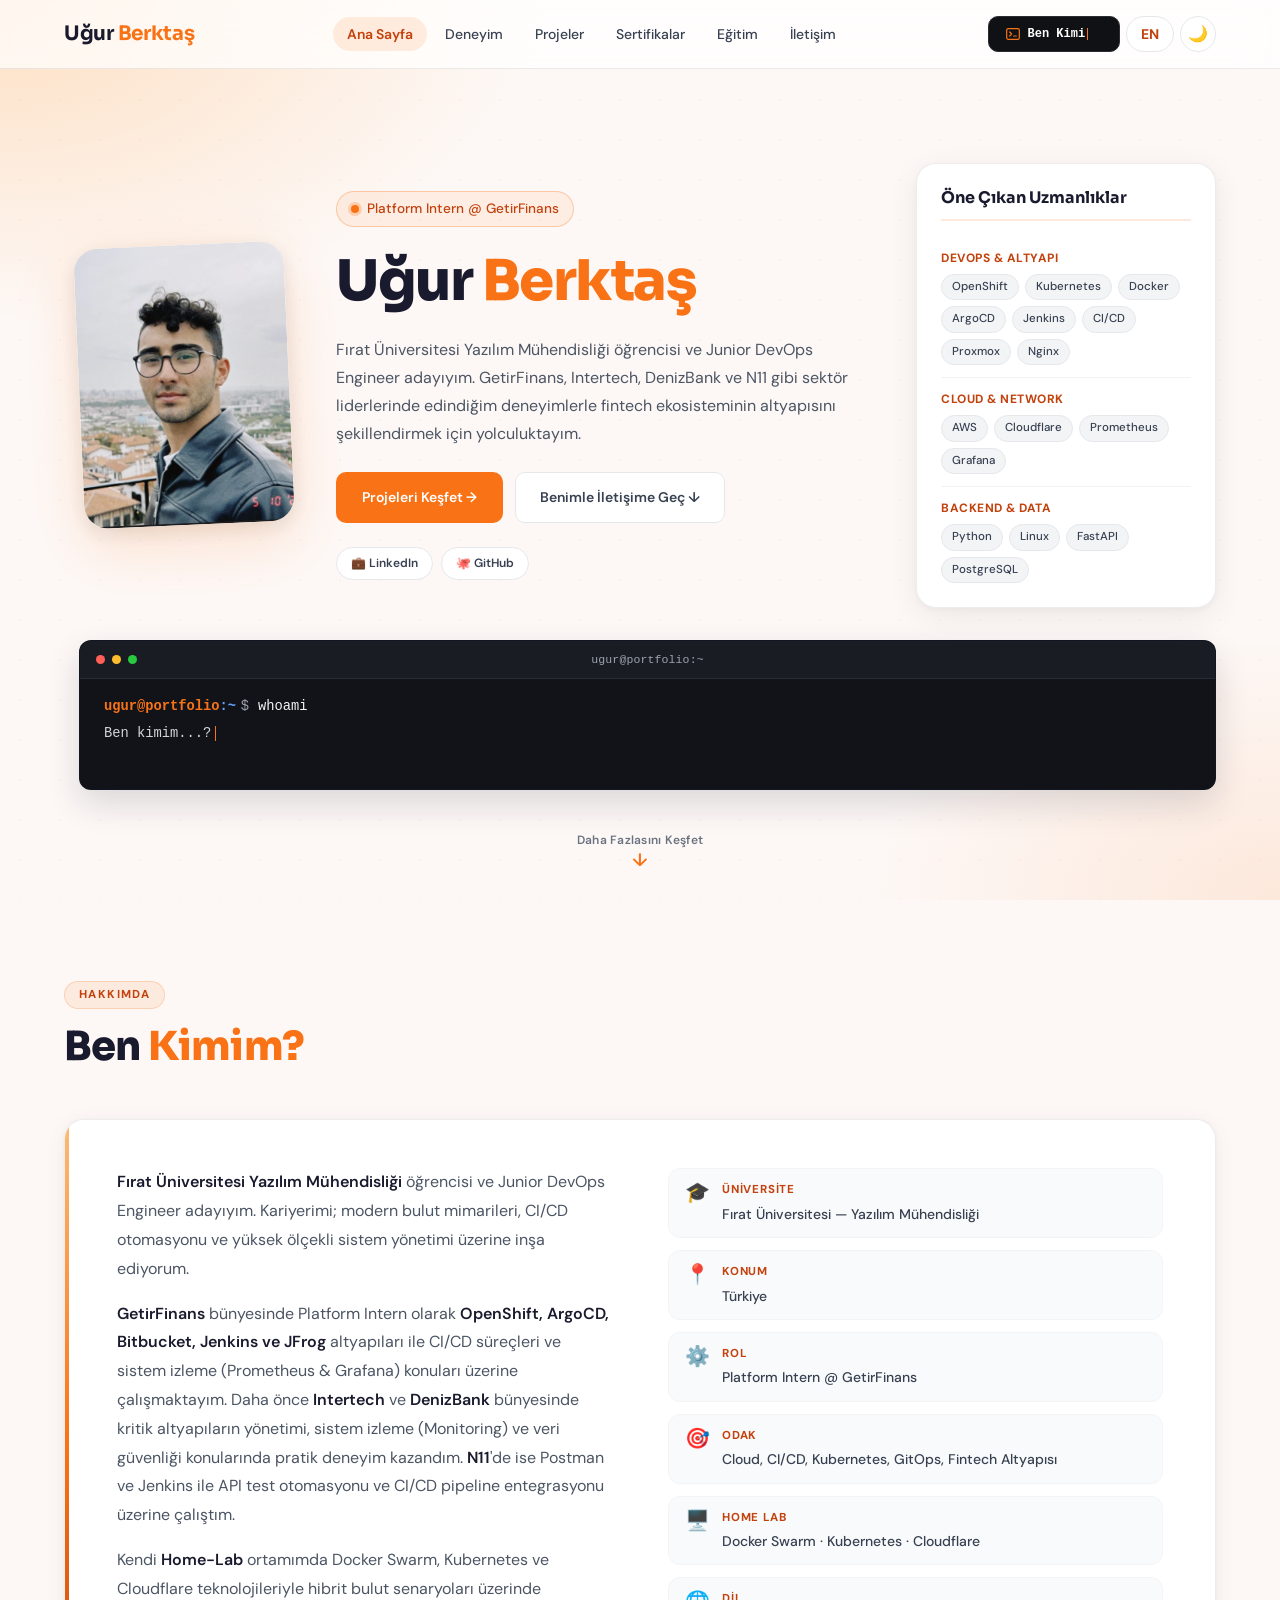
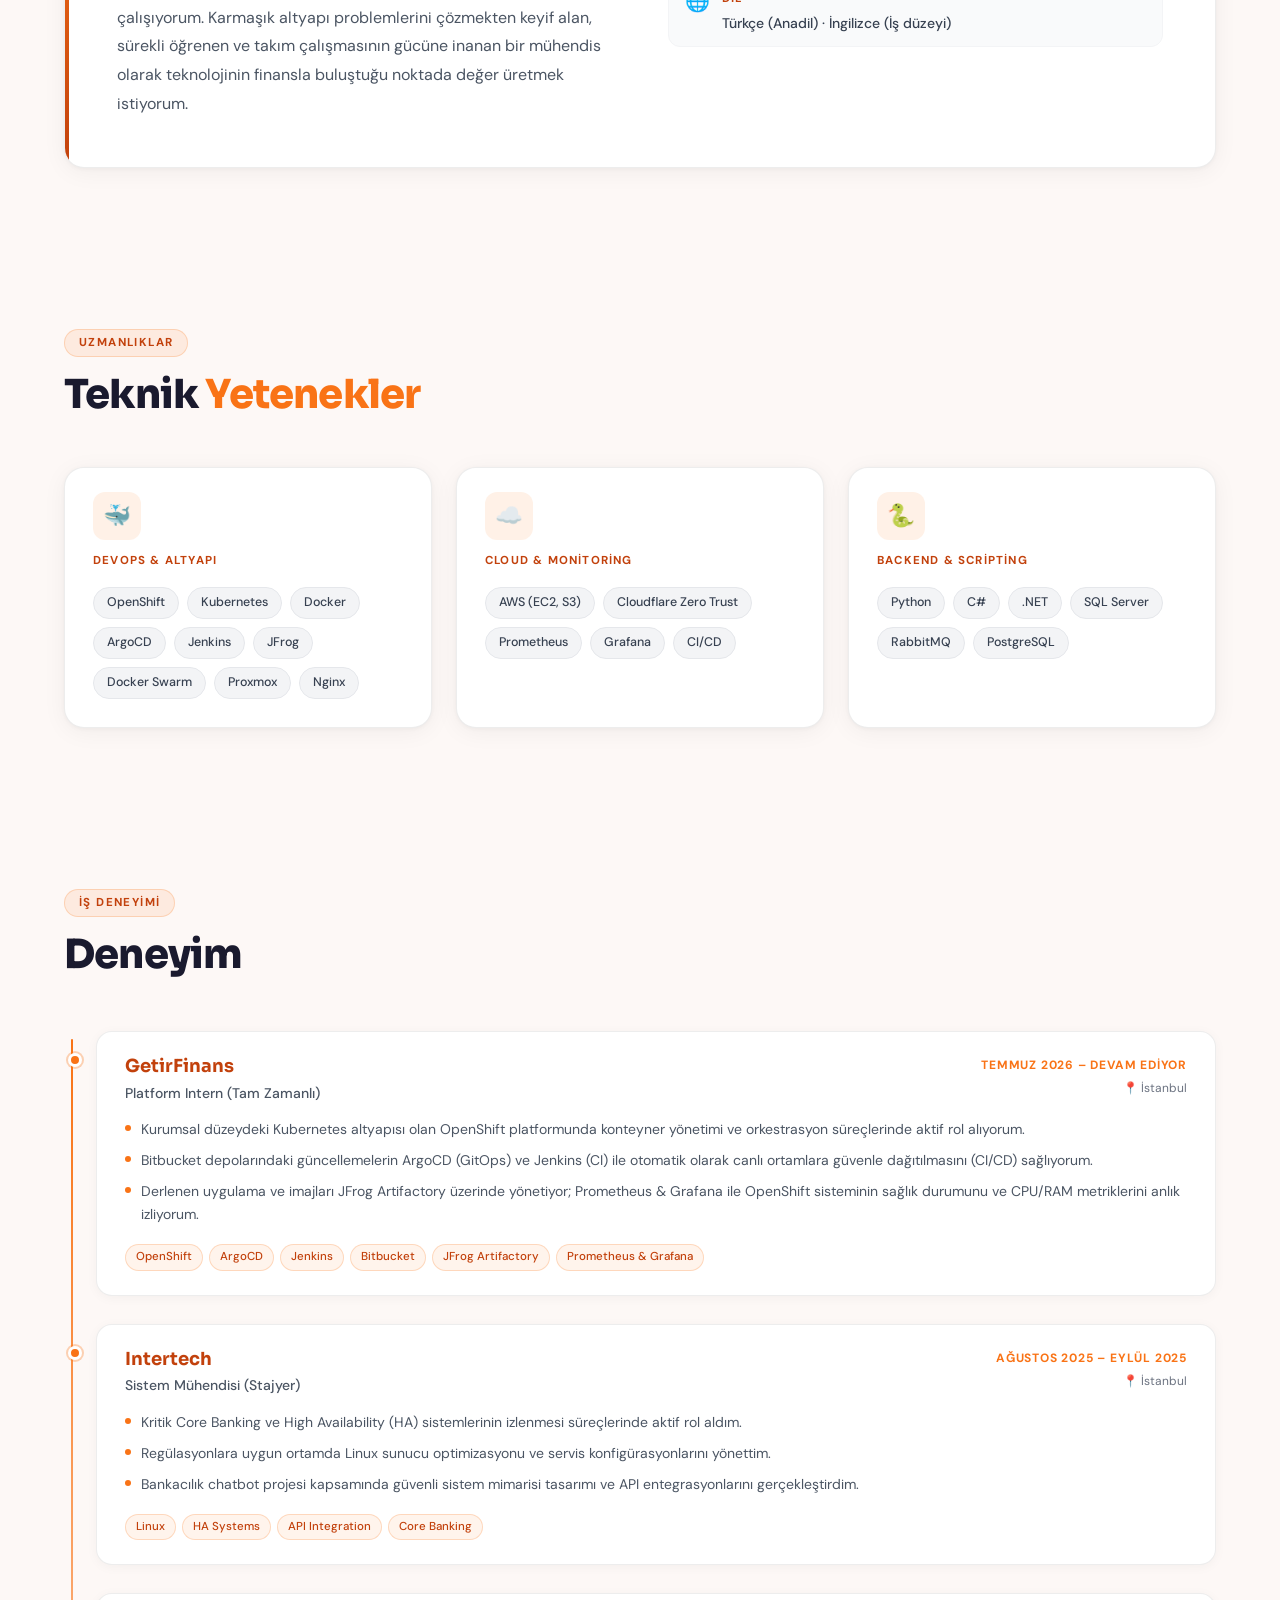
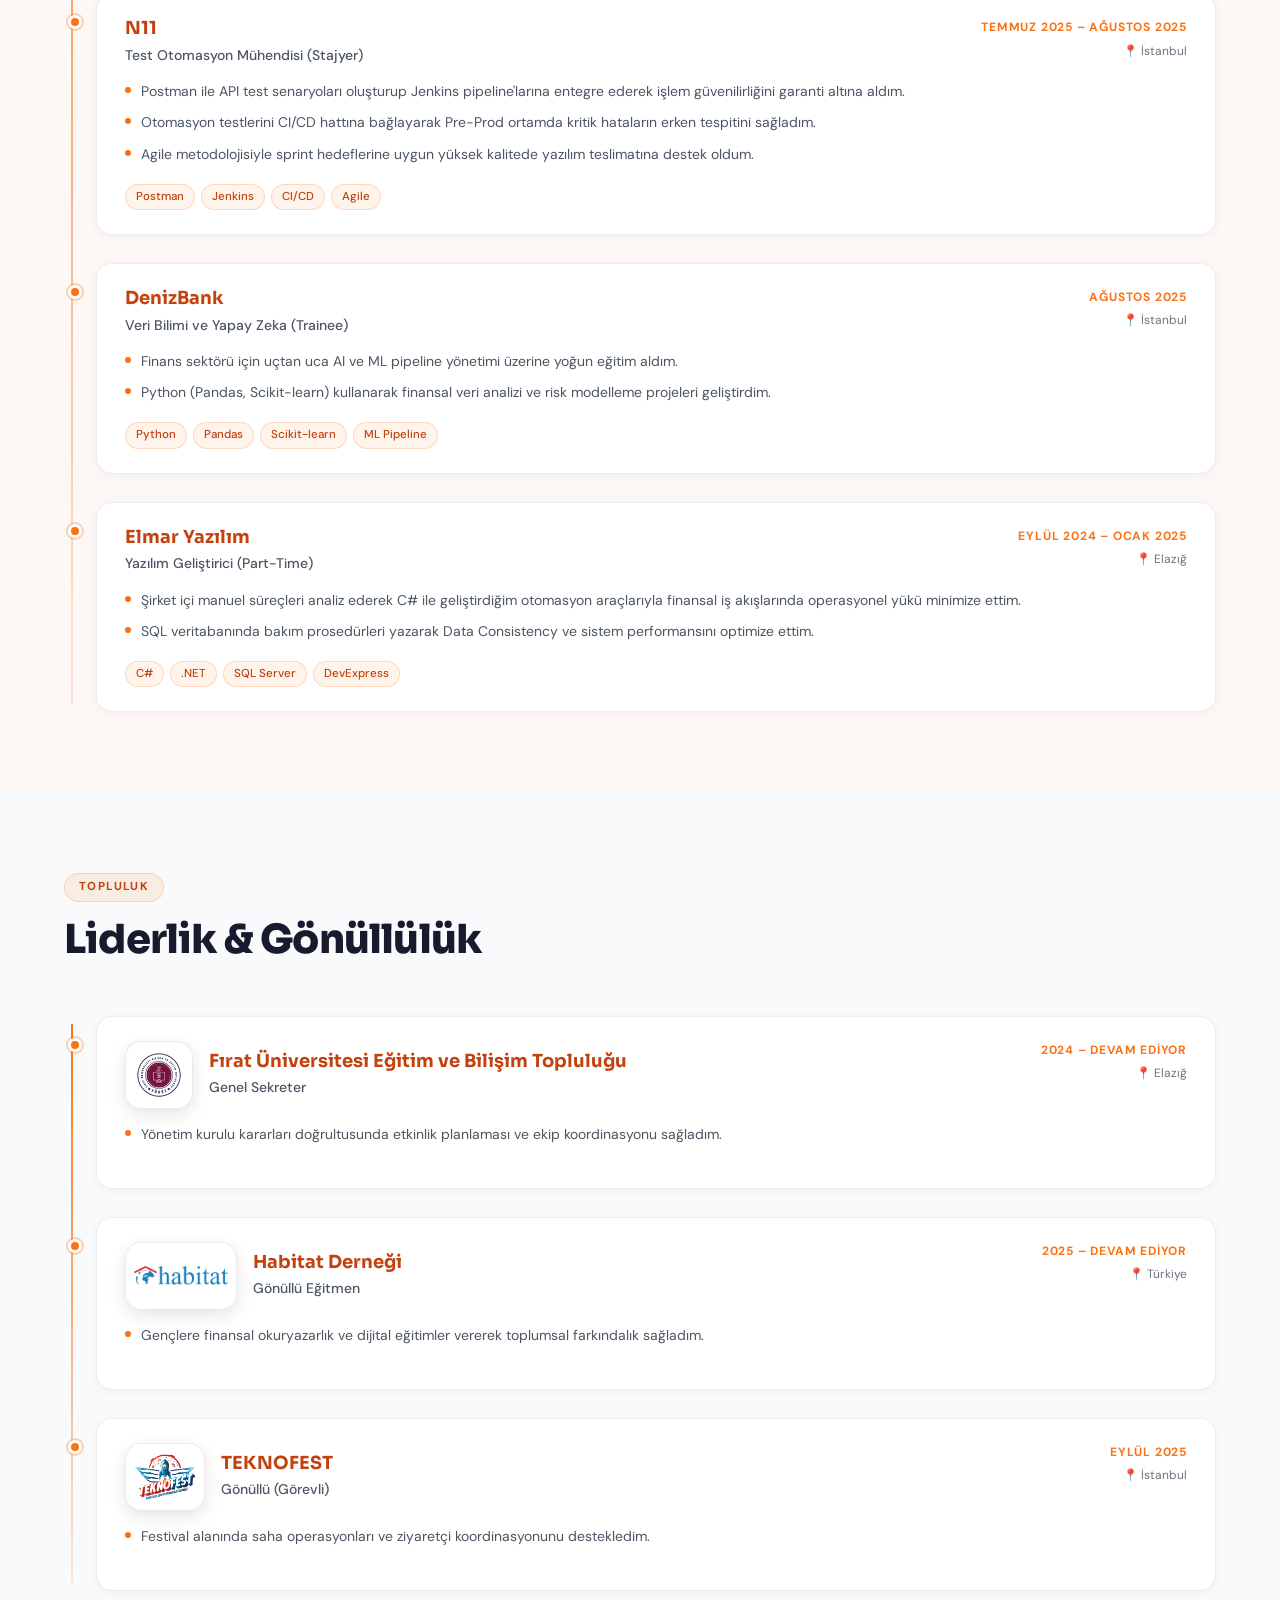
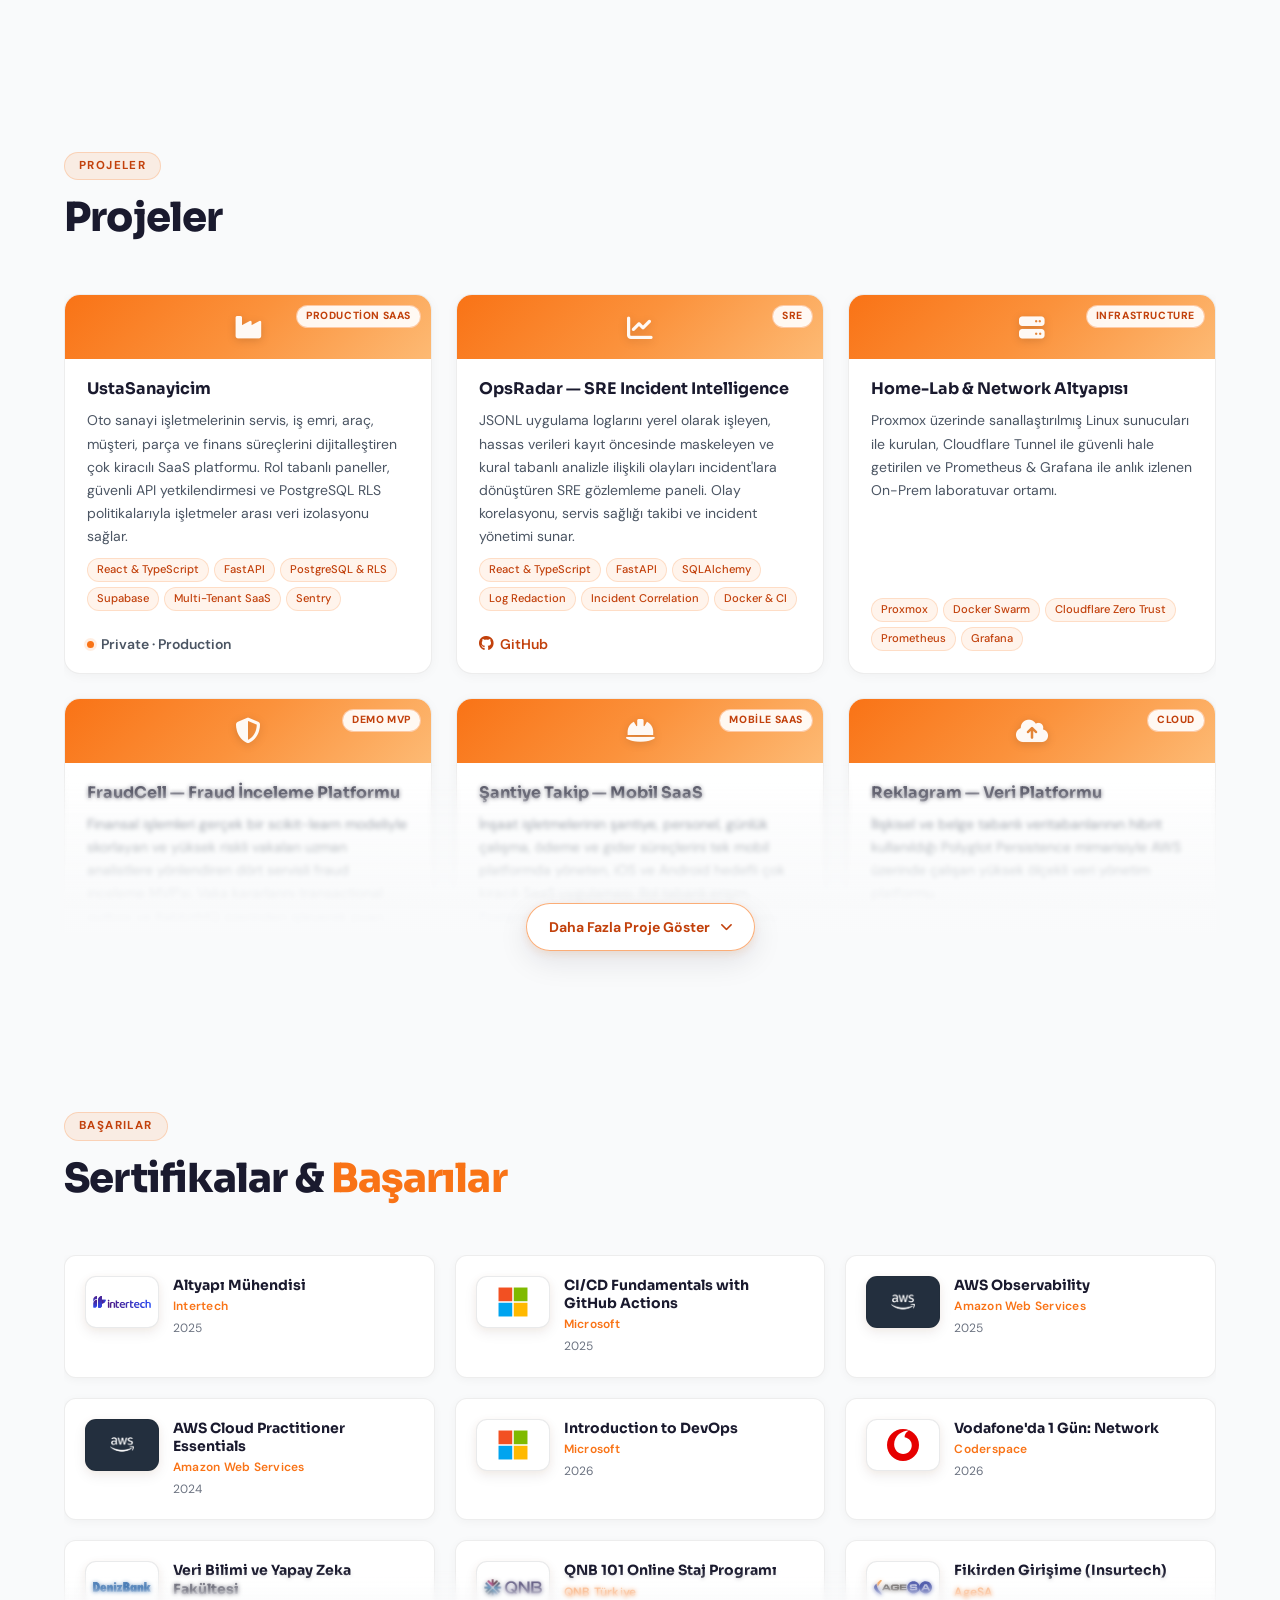
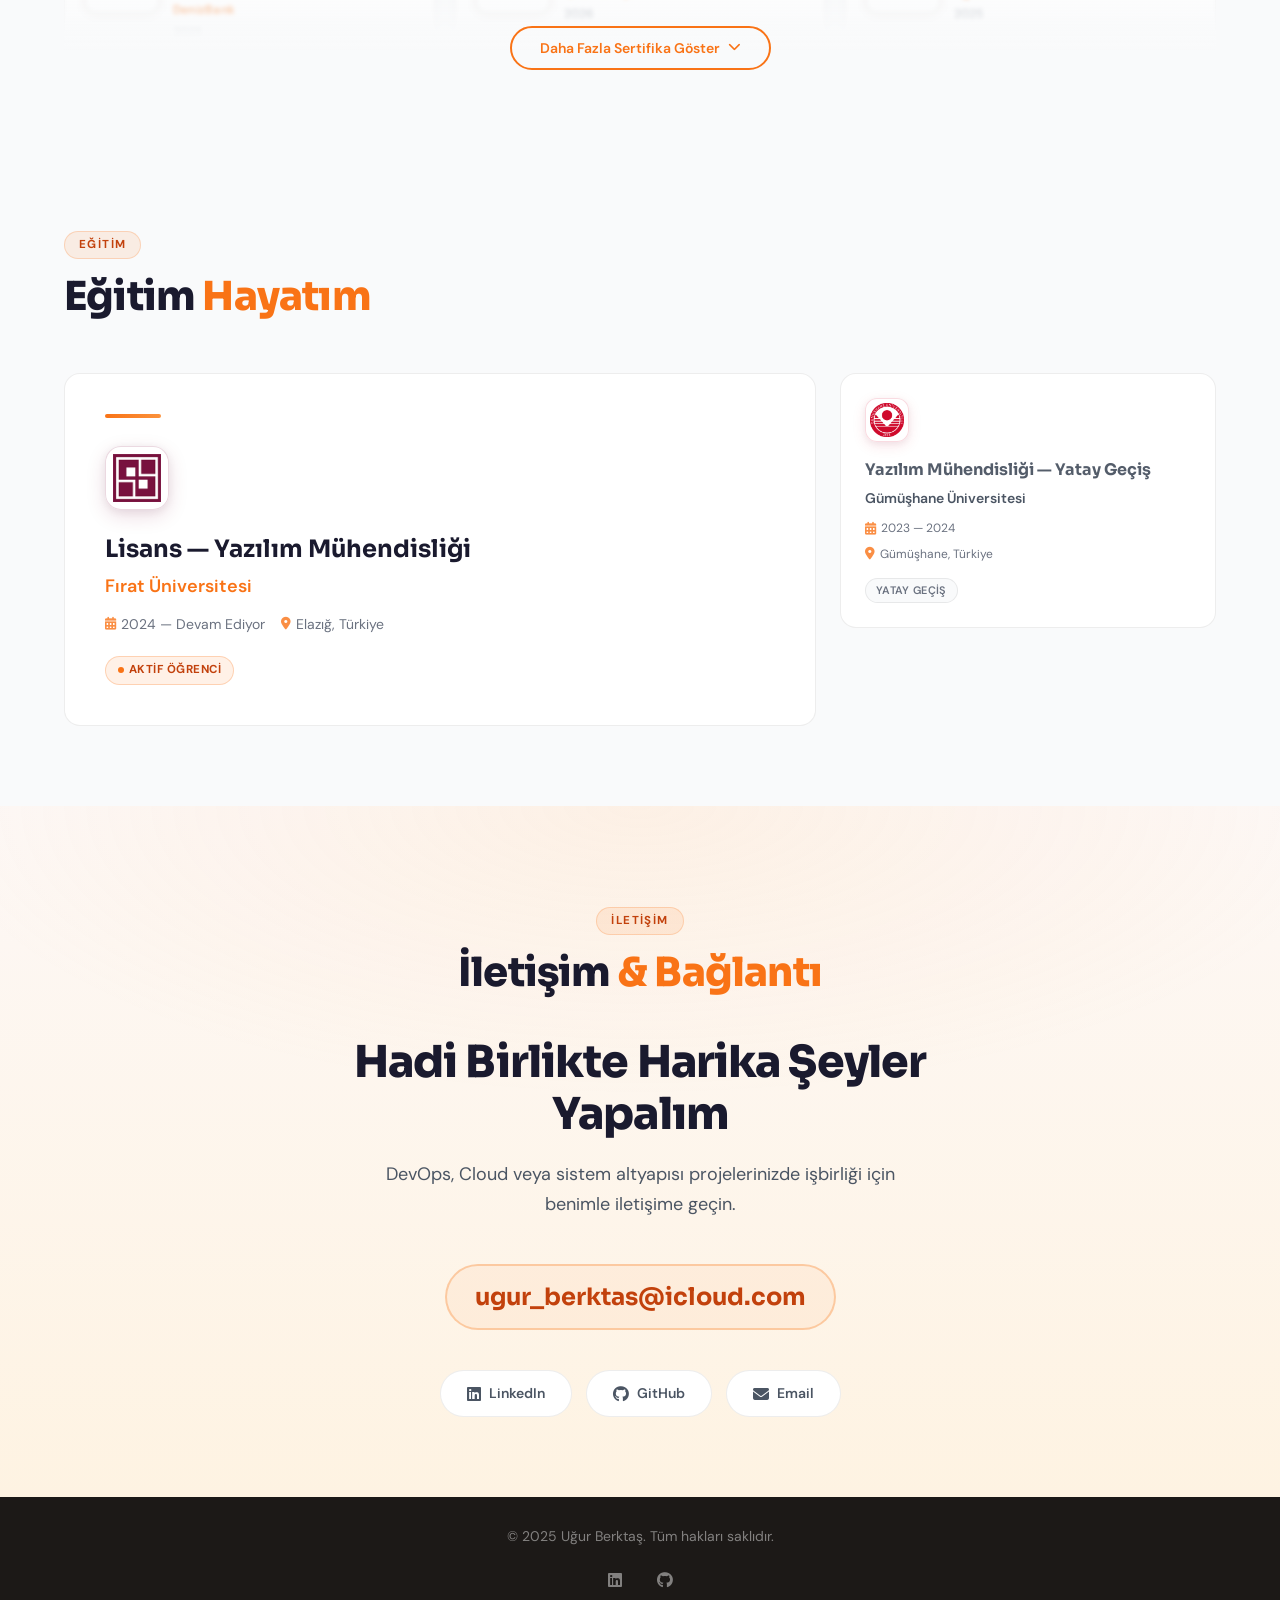
==== index.html @ 47d0dbc4 "feat: add issuer logos to certificate cards" ====
<!DOCTYPE html>
<html lang="tr">
<head>
  <meta charset="UTF-8" />
  <meta name="viewport" content="width=device-width, initial-scale=1.0" />
  <meta name="description" content="Uğur Berktaş — DevOps Mühendisi kişisel portföy web sitesi. CI/CD, Kubernetes, Terraform ve Cloud altyapısı konularında deneyimli." />
  <title>Uğur Berktaş | DevOps Engineer</title>
  <link rel="icon" type="image/x-icon" href="favicon.ico" />

  <!-- ── Google Fonts ── -->
  <link rel="preconnect" href="https://fonts.googleapis.com" />
  <link rel="preconnect" href="https://fonts.gstatic.com" crossorigin />
  <link
    href="https://fonts.googleapis.com/css2?family=DM+Sans:ital,opsz,wght@0,9..40,300;0,9..40,400;0,9..40,500;0,9..40,600;0,9..40,700;1,9..40,400&family=Sora:wght@300;400;600;700;800&display=swap"
    rel="stylesheet"
  />

  <!-- ── Font Awesome ── -->
  <link
    rel="stylesheet"
    href="https://cdnjs.cloudflare.com/ajax/libs/font-awesome/6.5.1/css/all.min.css"
    integrity="sha512-DTOQO9RWCH3ppGqcWaEA1BIZOC6xxalwEsw9c2QQeAIftl+Vegovlnee1c9QX4TctnWMn13TZye+giMm8e2LwA=="
    crossorigin="anonymous"
    referrerpolicy="no-referrer"
  />

  <!-- ── Stylesheets ── -->
  <link rel="stylesheet" href="assets/css/main.css" />
  <link rel="stylesheet" href="assets/css/navbar.css" />
  <link rel="stylesheet" href="assets/css/terminal-overlay.css" />
  <link rel="stylesheet" href="assets/css/hero.css" />
  <link rel="stylesheet" href="assets/css/about.css" />
  <link rel="stylesheet" href="assets/css/experience.css?v=20261108-1" />
  <link rel="stylesheet" href="assets/css/projects.css?v=20261108-3" />
  <link rel="stylesheet" href="assets/css/certificates.css?v=20261108-2" />
  <link rel="stylesheet" href="assets/css/education.css?v=20261108-1" />
  <link rel="stylesheet" href="assets/css/contact.css" />
</head>
<body>

  <!-- ── Navbar ── -->
  <header id="navbar" role="banner">
    <nav class="nav-inner" aria-label="Ana navigasyon">

      <!-- Logo -->
      <a href="#" class="nav-logo" id="nav-logo">Uğur <span>Berktaş</span></a>

      <!-- Desktop links -->
      <ul class="nav-links" id="nav-links-desktop" role="list">
        <li><a href="#" class="active" id="nav-link-home" data-lang-key="nav-home">Ana Sayfa</a></li>
        <li><a href="#deneyim" id="nav-link-experience" data-lang-key="nav-experience">Deneyim</a></li>
        <li><a href="#projeler" id="nav-link-projects" data-lang-key="nav-projects">Projeler</a></li>
        <li><a href="#sertifikalar" id="nav-link-certificates" data-lang-key="nav-certificates">Sertifikalar</a></li>
        <li><a href="#egitim" id="nav-link-education" data-lang-key="nav-education">Eğitim</a></li>
        <li><a href="#iletisim" id="nav-link-contact" data-lang-key="nav-contact">İletişim</a></li>
      </ul>

      <!-- Right controls -->
      <div class="nav-controls">
        <button
          type="button"
          class="nav-terminal-btn nav-terminal-trigger terminal-overlay-trigger"
          id="nav-terminal-btn"
          aria-controls="terminal-overlay"
          aria-haspopup="dialog"
          aria-expanded="false"
        >
          <svg class="nav-terminal-icon" viewBox="0 0 24 24" aria-hidden="true">
            <rect x="2.5" y="4" width="19" height="16" rx="2.5"></rect>
            <path d="m7 9 3 3-3 3"></path>
            <path d="M13 15h4"></path>
          </svg>
          <span class="nav-terminal-copy" aria-hidden="true">
            <span class="nav-terminal-text" id="nav-terminal-text">Terminal</span>
            <span class="nav-terminal-cursor"></span>
          </span>
          <span class="sr-only" data-lang-key="nav-terminal-action">Tam ekran terminali aç</span>
        </button>
        <button class="nav-lang-btn" id="nav-lang-btn" aria-label="Dil değiştir">TR</button>
        <button class="nav-theme-btn" id="nav-theme-btn" aria-label="Karanlık mod">🌙</button>
      </div>

      <!-- Mobile hamburger -->
      <button
        class="nav-hamburger"
        id="nav-hamburger"
        aria-label="Menüyü aç/kapat"
        aria-expanded="false"
        aria-controls="nav-mobile"
      >
        <span></span>
        <span></span>
        <span></span>
      </button>
    </nav>

    <!-- Mobile drawer -->
    <div class="nav-mobile" id="nav-mobile" role="navigation" aria-label="Mobil navigasyon">
      <a href="#" class="active" id="nav-mobile-home" data-lang-key="nav-home">Ana Sayfa</a>
      <a href="#deneyim" id="nav-mobile-experience" data-lang-key="nav-experience">Deneyim</a>
      <a href="#projeler" id="nav-mobile-projects" data-lang-key="nav-projects">Projeler</a>
      <a href="#sertifikalar" id="nav-mobile-certificates" data-lang-key="nav-certificates">Sertifikalar</a>
      <a href="#egitim" id="nav-mobile-education" data-lang-key="nav-education">Eğitim</a>
      <a href="#iletisim" id="nav-mobile-contact" data-lang-key="nav-contact">İletişim</a>
      <button
        type="button"
        class="nav-mobile-terminal nav-terminal-trigger terminal-overlay-trigger"
        aria-controls="terminal-overlay"
        aria-haspopup="dialog"
        aria-expanded="false"
      >
        <svg class="nav-terminal-icon" viewBox="0 0 24 24" aria-hidden="true">
          <rect x="2.5" y="4" width="19" height="16" rx="2.5"></rect>
          <path d="m7 9 3 3-3 3"></path>
          <path d="M13 15h4"></path>
        </svg>
        <span data-lang-key="nav-terminal">Terminal</span>
      </button>
      <div class="nav-mobile-controls">
        <button class="nav-lang-btn" aria-label="Dil değiştir">TR</button>
        <button class="nav-theme-btn" aria-label="Karanlık mod">🌙</button>
      </div>
    </div>
  </header>

  <!-- ── Fullscreen terminal overlay ── -->
  <div
    class="terminal-overlay"
    id="terminal-overlay"
    role="dialog"
    aria-modal="true"
    aria-labelledby="terminal-overlay-title"
    aria-describedby="terminal-sequence-accessible"
    aria-hidden="true"
    hidden
  >
    <span class="sr-only" id="terminal-overlay-title" data-lang-key="terminal-overlay-title">Tam ekran terminal</span>

    <div class="terminal-overlay-shell">
      <div class="terminal-overlay-header">
        <div class="terminal-overlay-identity" aria-hidden="true">
          <svg class="terminal-overlay-icon" viewBox="0 0 24 24">
            <rect x="2.5" y="4" width="19" height="16" rx="2.5"></rect>
            <path d="m7 9 3 3-3 3"></path>
            <path d="M13 15h4"></path>
          </svg>
          <span>ugur@portfolio:~</span>
        </div>

        <div class="terminal-overlay-controls">
          <button
            type="button"
            class="terminal-sound-toggle"
            id="terminal-sound-toggle"
            aria-pressed="true"
          >
            <svg class="terminal-sound-icon" viewBox="0 0 24 24" aria-hidden="true">
              <path d="M11 5 6.5 9H3v6h3.5l4.5 4z"></path>
              <path d="M15 9.5a4 4 0 0 1 0 5"></path>
              <path d="M17.5 7a7.5 7.5 0 0 1 0 10"></path>
            </svg>
            <span id="terminal-sound-label">Ses: Açık</span>
          </button>

          <button
            type="button"
            class="terminal-overlay-close"
            id="terminal-overlay-close"
            data-lang-key="terminal-overlay-close"
          >[ESC / Kapat]</button>
        </div>
      </div>

      <div class="terminal-overlay-body" aria-live="off">
        <div class="terminal-sequence-stage" aria-hidden="true">
          <div class="terminal-sequence-editor" id="terminal-sequence-editor"></div>
        </div>
        <p class="sr-only" id="terminal-sequence-accessible">const identity = { name: "Uğur Berktaş", role: "Platform Mühendisi", focus: "Altyapı", status: "İnşa ediliyor..." };</p>
      </div>
    </div>
  </div>

  <!-- ── Hero ── -->
  <section id="hero" aria-label="Hero bölümü">
    <div class="hero-container">
      <div class="hero-grid">

        <!-- LEFT — Photo -->
        <div class="hero-photo-wrapper">
          <div class="hero-photo-card" id="hero-photo-card">
            <img
              src="assets/images/profile.jpg"
              alt="Uğur Berktaş profil fotoğrafı"
              class="hero-photo-img"
              id="hero-profile-img"
              onerror="this.style.display='none'; this.nextElementSibling.style.display='flex';"
            />
            <div class="hero-photo-placeholder" aria-label="Uğur Berktaş profil fotoğrafı" style="display:none;">
              <span class="hero-photo-initials">UB</span>
              <span class="hero-photo-label">DevOps Engineer</span>
            </div>
          </div>
        </div>

        <!-- CENTER — Content -->
        <div class="hero-content">
          <span class="hero-badge" id="hero-badge" data-lang-key="hero-badge" style="border:1px solid rgba(249,115,22,0.3);background:rgba(249,115,22,0.08);border-radius:20px;padding:6px 14px;font-size:0.85rem;font-weight:500;">Platform Intern @ GetirFinans</span>

          <h1 class="hero-name" id="hero-name">
            Uğur <span class="name-highlight">Berktaş</span>
          </h1>

          <p class="hero-desc" id="hero-desc" data-lang-key="hero-desc">
            Fırat Üniversitesi Yazılım Mühendisliği öğrencisi ve Junior DevOps Engineer adayıyım.
            GetirFinans, Intertech, DenizBank ve N11 gibi sektör liderlerinde edindiğim deneyimlerle fintech
            ekosisteminin altyapısını şekillendirmek için yolculuktayım.
          </p>

          <div class="hero-buttons" id="hero-buttons">
            <a href="#projeler" class="btn-primary" id="btn-projects" data-lang-key="btn-projects">Projeleri Keşfet →</a>
            <a href="mailto:ugur_berktas@icloud.com" class="btn-secondary" id="btn-contact" data-lang-key="btn-contact">Benimle İletişime Geç ↓</a>
          </div>

          <div class="hero-socials" id="hero-socials" role="list" aria-label="Sosyal bağlantılar">
            <a href="https://linkedin.com/in/ugurberktas" class="social-pill" id="social-linkedin" role="listitem" target="_blank" rel="noopener noreferrer" aria-label="LinkedIn profili" data-lang-key="social-linkedin">💼 LinkedIn</a>
            <a href="https://github.com/ugurberktas" class="social-pill" id="social-github" role="listitem" target="_blank" rel="noopener noreferrer" aria-label="GitHub profili" data-lang-key="social-github">🐙 GitHub</a>
          </div>
        </div>

        <!-- RIGHT — Skills card -->
        <div class="hero-skills-wrapper">
          <div class="hero-skills-card" id="hero-skills-card">
            <h2 class="skills-card-title" data-lang-key="skills-card-title">Öne Çıkan Uzmanlıklar</h2>

            <div class="skill-row" id="skill-devops">
              <span class="skill-row-label" data-lang-key="skill-row-devops">DEVOPS &amp; ALTYAPI</span>
              <div class="skill-row-tags">
                <span class="skill-tag">OpenShift</span>
                <span class="skill-tag">Kubernetes</span>
                <span class="skill-tag">Docker</span>
                <span class="skill-tag">ArgoCD</span>
                <span class="skill-tag">Jenkins</span>
                <span class="skill-tag">CI/CD</span>
                <span class="skill-tag">Proxmox</span>
                <span class="skill-tag">Nginx</span>
              </div>
            </div>

            <div class="skill-row" id="skill-cloud">
              <span class="skill-row-label" data-lang-key="skill-row-cloud">CLOUD &amp; NETWORK</span>
              <div class="skill-row-tags">
                <span class="skill-tag">AWS</span>
                <span class="skill-tag">Cloudflare</span>
                <span class="skill-tag">Prometheus</span>
                <span class="skill-tag">Grafana</span>
              </div>
            </div>

            <div class="skill-row" id="skill-backend">
              <span class="skill-row-label" data-lang-key="skill-row-backend">BACKEND &amp; DATA</span>
              <div class="skill-row-tags">
                <span class="skill-tag">Python</span>
                <span class="skill-tag">Linux</span>
                <span class="skill-tag">FastAPI</span>
                <span class="skill-tag">PostgreSQL</span>
              </div>
            </div>
          </div>
        </div>

        <div class="hero-terminal-group">
          <!-- Static terminal preview -->
          <div
            class="hero-terminal-preview terminal-overlay-trigger"
            id="hero-terminal-preview"
            role="button"
            tabindex="0"
            aria-labelledby="hero-terminal-action"
            aria-controls="terminal-overlay"
            aria-haspopup="dialog"
            aria-expanded="false"
          >
            <span class="sr-only" id="hero-terminal-action" data-lang-key="hero-terminal-action">Tam ekran terminali aç</span>
            <div class="terminal-titlebar">
              <div class="terminal-window-dots" aria-hidden="true">
                <span class="terminal-dot terminal-dot-red"></span>
                <span class="terminal-dot terminal-dot-yellow"></span>
                <span class="terminal-dot terminal-dot-green"></span>
              </div>
              <span class="terminal-title" id="terminal-title">ugur@portfolio:~</span>
            </div>
            <div class="terminal-body">
              <div class="terminal-line terminal-command-line">
                <span class="terminal-prompt">ugur@portfolio</span><span class="terminal-path">:~</span><span class="terminal-symbol">$</span>
                <span class="terminal-command">whoami</span>
              </div>
              <div class="terminal-line terminal-output">
                <span class="terminal-output-visual" id="terminal-output-visual" aria-hidden="true">Ben kimim...?</span>
                <span class="terminal-cursor" aria-hidden="true"></span>
                <span class="sr-only" id="terminal-output-accessible" data-lang-key="terminal-whoami-output">Ben kimim...?</span>
              </div>
            </div>
          </div>

          <a class="hero-scroll-cue" href="#hakkimda">
            <span data-lang-key="hero-scroll-cue">Daha Fazlasını Keşfet</span>
            <span class="hero-scroll-cue-arrow" aria-hidden="true">↓</span>
          </a>
        </div>

      </div>
    </div>
  </section>

  <!-- ── Hakkımda ── -->
  <section id="hakkimda" aria-label="Hakkımda bölümü">
    <div class="about-container">

      <div class="section-header reveal">
        <span class="section-label" data-lang-key="about-label">Hakkımda</span>
        <h2 class="section-heading" data-lang-key="about-heading">Ben <span class="hl">Kimim?</span></h2>
      </div>

      <div class="about-card reveal reveal-delay-1">

        <!-- Left: paragraphs -->
        <div class="about-text-col">
          <p class="about-paragraph" data-lang-key="about-p1"></p>
          <p class="about-paragraph" data-lang-key="about-p2"></p>
          <p class="about-paragraph" data-lang-key="about-p3"></p>
        </div>

        <!-- Right: quick facts -->
        <div class="about-facts-col">
          <div class="about-fact" id="fact-university">
            <span class="about-fact-icon">🎓</span>
            <div class="about-fact-body">
              <span class="about-fact-key" data-lang-key="fact-key-university">Üniversite</span>
              <span class="about-fact-val" data-lang-key="fact-val-university">Fırat Üniversitesi — Yazılım Mühendisliği</span>
            </div>
          </div>
          <div class="about-fact" id="fact-location">
            <span class="about-fact-icon">📍</span>
            <div class="about-fact-body">
              <span class="about-fact-key" data-lang-key="fact-key-location">Konum</span>
              <span class="about-fact-val" data-lang-key="fact-val-location">Türkiye</span>
            </div>
          </div>
          <div class="about-fact" id="fact-role">
            <span class="about-fact-icon">⚙️</span>
            <div class="about-fact-body">
              <span class="about-fact-key" data-lang-key="fact-key-role">Rol</span>
              <span class="about-fact-val" data-lang-key="fact-val-role">Platform Intern @ GetirFinans</span>
            </div>
          </div>
          <div class="about-fact" id="fact-focus">
            <span class="about-fact-icon">🎯</span>
            <div class="about-fact-body">
              <span class="about-fact-key" data-lang-key="fact-key-focus">Odak</span>
              <span class="about-fact-val" data-lang-key="fact-val-focus">Cloud, CI/CD, Kubernetes, GitOps, Fintech Altyapısı</span>
            </div>
          </div>
          <div class="about-fact" id="fact-lab">
            <span class="about-fact-icon">🖥️</span>
            <div class="about-fact-body">
              <span class="about-fact-key" data-lang-key="fact-key-lab">Home Lab</span>
              <span class="about-fact-val" data-lang-key="fact-val-lab">Docker Swarm · Kubernetes · Cloudflare</span>
            </div>
          </div>
          <div class="about-fact" id="fact-language">
            <span class="about-fact-icon">🌐</span>
            <div class="about-fact-body">
              <span class="about-fact-key" data-lang-key="fact-key-language">Dil</span>
              <span class="about-fact-val" data-lang-key="fact-val-language">Türkçe (Anadil) · İngilizce (İş düzeyi)</span>
            </div>
          </div>
        </div>

      </div>
    </div>
  </section>

  <!-- ── Teknik Yetenekler ── -->
  <section id="yetenekler" aria-label="Teknik yetenekler bölümü">
    <div class="skills-container">

      <div class="section-header reveal">
        <span class="section-label" data-lang-key="skills-label">Uzmanlıklar</span>
        <h2 class="section-heading" data-lang-key="skills-heading">Teknik <span class="hl">Yetenekler</span></h2>
      </div>

      <div class="skills-grid">

        <!-- Card 1: DevOps & Altyapı -->
        <div class="skill-card reveal reveal-delay-1" id="skill-card-devops">
          <div class="skill-card-icon" aria-hidden="true">🐳</div>
          <span class="skill-card-title" data-lang-key="skill-card-title-devops">DevOps &amp; Altyapı</span>
          <div class="skill-card-tags">
            <span class="skill-pill">OpenShift</span>
            <span class="skill-pill">Kubernetes</span>
            <span class="skill-pill">Docker</span>
            <span class="skill-pill">ArgoCD</span>
            <span class="skill-pill">Jenkins</span>
            <span class="skill-pill">JFrog</span>
            <span class="skill-pill">Docker Swarm</span>
            <span class="skill-pill">Proxmox</span>
            <span class="skill-pill">Nginx</span>
          </div>
        </div>

        <!-- Card 2: Cloud & Monitoring -->
        <div class="skill-card reveal reveal-delay-2" id="skill-card-cloud">
          <div class="skill-card-icon" aria-hidden="true">☁️</div>
          <span class="skill-card-title" data-lang-key="skill-card-title-cloud">Cloud &amp; Monitoring</span>
          <div class="skill-card-tags">
            <span class="skill-pill">AWS (EC2, S3)</span>
            <span class="skill-pill">Cloudflare Zero Trust</span>
            <span class="skill-pill">Prometheus</span>
            <span class="skill-pill">Grafana</span>
            <span class="skill-pill">CI/CD</span>
          </div>
        </div>

        <!-- Card 3: Backend & Scripting -->
        <div class="skill-card reveal reveal-delay-3" id="skill-card-backend">
          <div class="skill-card-icon" aria-hidden="true">🐍</div>
          <span class="skill-card-title" data-lang-key="skill-card-title-backend">Backend &amp; Scripting</span>
          <div class="skill-card-tags">
            <span class="skill-pill">Python</span>
            <span class="skill-pill">C#</span>
            <span class="skill-pill">.NET</span>
            <span class="skill-pill">SQL Server</span>
            <span class="skill-pill">RabbitMQ</span>
            <span class="skill-pill">PostgreSQL</span>
          </div>
        </div>

      </div>
    </div>
  </section>

  <!-- ── Experience / Deneyim ── -->
  <section id="deneyim" aria-label="Deneyim bölümü">
    <div class="experience-container">

      <div class="section-header reveal">
        <span class="section-label" data-lang-key="exp-label">İş Deneyimi</span>
        <h2 class="section-heading" data-lang-key="section-experience">Deneyim</h2>
      </div>

      <div class="timeline">

        <!-- getirfinans -->
        <div class="timeline-item reveal" id="exp-getirfinans">
          <div class="timeline-card">
            <div class="timeline-header">
              <div class="timeline-title-group">
                <span class="timeline-company">GetirFinans</span>
                <span class="timeline-role" data-lang-key="getirfinans-role">Platform Intern (Tam Zamanlı)</span>
              </div>
              <div class="timeline-meta">
                <span class="timeline-date" data-lang-key="getirfinans-date">Temmuz 2026 – Devam Ediyor</span>
                <span class="timeline-location" data-lang-key="getirfinans-loc">📍 İstanbul</span>
              </div>
            </div>
            <ul class="timeline-list">
              <li data-lang-key="getirfinans-li1">Kurumsal düzeydeki Kubernetes altyapısı olan OpenShift platformunda konteyner yönetimi ve orkestrasyon süreçlerinde aktif rol alıyorum.</li>
              <li data-lang-key="getirfinans-li2">Bitbucket depolarındaki güncellemelerin ArgoCD (GitOps) ve Jenkins (CI) ile otomatik olarak canlı ortamlara güvenle dağıtılmasını (CI/CD) sağlıyorum.</li>
              <li data-lang-key="getirfinans-li3">Derlenen uygulama ve imajları JFrog Artifactory üzerinde yönetiyor; Prometheus &amp; Grafana ile OpenShift sisteminin sağlık durumunu ve CPU/RAM metriklerini anlık izliyorum.</li>
            </ul>
            <div class="timeline-tags">
              <span class="timeline-tag">OpenShift</span>
              <span class="timeline-tag">ArgoCD</span>
              <span class="timeline-tag">Jenkins</span>
              <span class="timeline-tag">Bitbucket</span>
              <span class="timeline-tag">JFrog Artifactory</span>
              <span class="timeline-tag">Prometheus &amp; Grafana</span>
            </div>
          </div>
        </div>

        <!-- Intertech -->
        <div class="timeline-item reveal reveal-delay-1" id="exp-intertech">
          <div class="timeline-card">
            <div class="timeline-header">
              <div class="timeline-title-group">
                <span class="timeline-company">Intertech</span>
                <span class="timeline-role" data-lang-key="intertech-role">Sistem Mühendisi (Stajyer)</span>
              </div>
              <div class="timeline-meta">
                <span class="timeline-date" data-lang-key="intertech-date">Ağustos 2025 – Eylül 2025</span>
                <span class="timeline-location">📍 İstanbul</span>
              </div>
            </div>
            <ul class="timeline-list">
              <li data-lang-key="intertech-li1">Kritik Core Banking ve High Availability (HA) sistemlerinin izlenmesi süreçlerinde aktif rol aldım.</li>
              <li data-lang-key="intertech-li2">Regülasyonlara uygun ortamda Linux sunucu optimizasyonu ve servis konfigürasyonlarını yönettim.</li>
              <li data-lang-key="intertech-li3">Bankacılık chatbot projesi kapsamında güvenli sistem mimarisi tasarımı ve API entegrasyonlarını gerçekleştirdim.</li>
            </ul>
            <div class="timeline-tags">
              <span class="timeline-tag">Linux</span>
              <span class="timeline-tag">HA Systems</span>
              <span class="timeline-tag">API Integration</span>
              <span class="timeline-tag">Core Banking</span>
            </div>
          </div>
        </div>

        <!-- N11 -->
        <div class="timeline-item reveal reveal-delay-2" id="exp-n11">
          <div class="timeline-card">
            <div class="timeline-header">
              <div class="timeline-title-group">
                <span class="timeline-company">N11</span>
                <span class="timeline-role" data-lang-key="n11-role">Test Otomasyon Mühendisi (Stajyer)</span>
              </div>
              <div class="timeline-meta">
                <span class="timeline-date" data-lang-key="n11-date">Temmuz 2025 – Ağustos 2025</span>
                <span class="timeline-location">📍 İstanbul</span>
              </div>
            </div>
            <ul class="timeline-list">
              <li data-lang-key="n11-li1">Postman ile API test senaryoları oluşturup Jenkins pipeline'larına entegre ederek işlem güvenilirliğini garanti altına aldım.</li>
              <li data-lang-key="n11-li2">Otomasyon testlerini CI/CD hattına bağlayarak Pre-Prod ortamda kritik hataların erken tespitini sağladım.</li>
              <li data-lang-key="n11-li3">Agile metodolojisiyle sprint hedeflerine uygun yüksek kalitede yazılım teslimatına destek oldum.</li>
            </ul>
            <div class="timeline-tags">
              <span class="timeline-tag">Postman</span>
              <span class="timeline-tag">Jenkins</span>
              <span class="timeline-tag">CI/CD</span>
              <span class="timeline-tag">Agile</span>
            </div>
          </div>
        </div>

        <!-- DenizBank -->
        <div class="timeline-item reveal reveal-delay-3" id="exp-denizbank">
          <div class="timeline-card">
            <div class="timeline-header">
              <div class="timeline-title-group">
                <span class="timeline-company">DenizBank</span>
                <span class="timeline-role" data-lang-key="denizbank-role">Veri Bilimi ve Yapay Zeka (Trainee)</span>
              </div>
              <div class="timeline-meta">
                <span class="timeline-date" data-lang-key="denizbank-date">Ağustos 2025</span>
                <span class="timeline-location">📍 İstanbul</span>
              </div>
            </div>
            <ul class="timeline-list">
              <li data-lang-key="denizbank-li1">Finans sektörü için uçtan uca AI ve ML pipeline yönetimi üzerine yoğun eğitim aldım.</li>
              <li data-lang-key="denizbank-li2">Python (Pandas, Scikit-learn) kullanarak finansal veri analizi ve risk modelleme projeleri geliştirdim.</li>
            </ul>
            <div class="timeline-tags">
              <span class="timeline-tag">Python</span>
              <span class="timeline-tag">Pandas</span>
              <span class="timeline-tag">Scikit-learn</span>
              <span class="timeline-tag">ML Pipeline</span>
            </div>
          </div>
        </div>

        <!-- Elmar Yazılım -->
        <div class="timeline-item reveal reveal-delay-3" id="exp-elmar">
          <div class="timeline-card">
            <div class="timeline-header">
              <div class="timeline-title-group">
                <span class="timeline-company">Elmar Yazılım</span>
                <span class="timeline-role" data-lang-key="elmar-role">Yazılım Geliştirici (Part-Time)</span>
              </div>
              <div class="timeline-meta">
                <span class="timeline-date" data-lang-key="elmar-date">Eylül 2024 – Ocak 2025</span>
                <span class="timeline-location">📍 Elazığ</span>
              </div>
            </div>
            <ul class="timeline-list">
              <li data-lang-key="elmar-li1">Şirket içi manuel süreçleri analiz ederek C# ile geliştirdiğim otomasyon araçlarıyla finansal iş akışlarında operasyonel yükü minimize ettim.</li>
              <li data-lang-key="elmar-li2">SQL veritabanında bakım prosedürleri yazarak Data Consistency ve sistem performansını optimize ettim.</li>
            </ul>
            <div class="timeline-tags">
              <span class="timeline-tag">C#</span>
              <span class="timeline-tag">.NET</span>
              <span class="timeline-tag">SQL Server</span>
              <span class="timeline-tag">DevExpress</span>
            </div>
          </div>
        </div>

      </div>
    </div>
  </section>

  <!-- ── Liderlik & Gönüllülük ── -->
  <section id="gonullu" aria-label="Liderlik ve Gönüllülük bölümü">
    <div class="experience-container">

      <div class="section-header reveal">
        <span class="section-label" data-lang-key="vol-label">Topluluk</span>
        <h2 class="section-heading" data-lang-key="section-volunteering">Liderlik &amp; Gönüllülük</h2>
      </div>

      <div class="timeline">

        <!-- Fırat Üniversitesi Eğitim ve Bilişim Topluluğu -->
        <div class="timeline-item reveal" id="vol-fueb">
          <div class="timeline-card">
            <div class="timeline-header">
              <div class="volunteer-brand">
                <div class="volunteer-logo-box" aria-hidden="true">
                  <img
                    class="volunteer-logo"
                    src="assets/images/fuebet-community-logo.png"
                    alt=""
                    width="54"
                    height="54"
                    loading="lazy"
                    decoding="async"
                  />
                </div>
                <div class="timeline-title-group">
                  <span class="timeline-company">Fırat Üniversitesi Eğitim ve Bilişim Topluluğu</span>
                  <span class="timeline-role" data-lang-key="fueb-role">Genel Sekreter</span>
                </div>
              </div>
              <div class="timeline-meta">
                <span class="timeline-date" data-lang-key="fueb-date">2024 – Devam Ediyor</span>
                <span class="timeline-location">📍 Elazığ</span>
              </div>
            </div>
            <ul class="timeline-list">
              <li data-lang-key="fueb-li1">Yönetim kurulu kararları doğrultusunda etkinlik planlaması ve ekip koordinasyonu sağladım.</li>
            </ul>
          </div>
        </div>

        <!-- Habitat Derneği -->
        <div class="timeline-item reveal reveal-delay-1" id="vol-habitat">
          <div class="timeline-card">
            <div class="timeline-header">
              <div class="volunteer-brand">
                <div class="volunteer-logo-box volunteer-logo-box-wide" aria-hidden="true">
                  <img
                    class="volunteer-logo"
                    src="assets/images/habitat-association-logo.png"
                    alt=""
                    width="96"
                    height="20"
                    loading="lazy"
                    decoding="async"
                  />
                </div>
                <div class="timeline-title-group">
                  <span class="timeline-company">Habitat Derneği</span>
                  <span class="timeline-role" data-lang-key="habitat-role">Gönüllü Eğitmen</span>
                </div>
              </div>
              <div class="timeline-meta">
                <span class="timeline-date" data-lang-key="habitat-date">2025 – Devam Ediyor</span>
                <span class="timeline-location">📍 Türkiye</span>
              </div>
            </div>
            <ul class="timeline-list">
              <li data-lang-key="habitat-li1">Gençlere finansal okuryazarlık ve dijital eğitimler vererek toplumsal farkındalık sağladım.</li>
            </ul>
          </div>
        </div>

        <!-- TEKNOFEST -->
        <div class="timeline-item reveal reveal-delay-2" id="vol-teknofest">
          <div class="timeline-card">
            <div class="timeline-header">
              <div class="volunteer-brand">
                <div class="volunteer-logo-box volunteer-logo-box-teknofest" aria-hidden="true">
                  <img
                    class="volunteer-logo"
                    src="assets/images/teknofest-logo.png"
                    alt=""
                    width="68"
                    height="48"
                    loading="lazy"
                    decoding="async"
                  />
                </div>
                <div class="timeline-title-group">
                  <span class="timeline-company">TEKNOFEST</span>
                  <span class="timeline-role" data-lang-key="teknofest-role">Gönüllü (Görevli)</span>
                </div>
              </div>
              <div class="timeline-meta">
                <span class="timeline-date" data-lang-key="teknofest-date">Eylül 2025</span>
                <span class="timeline-location">📍 İstanbul</span>
              </div>
            </div>
            <ul class="timeline-list">
              <li data-lang-key="teknofest-li1">Festival alanında saha operasyonları ve ziyaretçi koordinasyonunu destekledim.</li>
            </ul>
          </div>
        </div>

      </div>
    </div>
  </section>

  <!-- ── Projects / Projeler ── -->
  <section id="projeler" aria-label="Projeler bölümü">
    <div class="projects-container">

      <div class="section-header reveal">
        <span class="section-label" data-lang-key="proj-label">Projeler</span>
        <h2 class="section-heading" data-lang-key="section-projects">Projeler</h2>
      </div>

      <div class="projects-stage" id="projects-stage">
        <div class="projects-grid" id="projects-grid">

        <!-- 1. UstaSanayicim -->
        <div class="project-card reveal" id="proj-ustasanayicim">
          <div class="project-card-banner">
            <i class="fa-solid fa-industry"></i>
            <span class="project-badge">Production SaaS</span>
          </div>
          <div class="project-card-body">
            <span class="project-name">UstaSanayicim</span>
            <p class="project-desc" data-lang-key="proj-desc-ustasanayicim">Oto sanayi işletmelerinin servis, iş emri, araç, müşteri, parça ve finans süreçlerini dijitalleştiren çok kiracılı SaaS platformu. Rol tabanlı paneller, güvenli API yetkilendirmesi ve PostgreSQL RLS politikalarıyla işletmeler arası veri izolasyonu sağlar.</p>
            <div class="project-tags">
              <span class="project-tag">React &amp; TypeScript</span>
              <span class="project-tag">FastAPI</span>
              <span class="project-tag">PostgreSQL &amp; RLS</span>
              <span class="project-tag">Supabase</span>
              <span class="project-tag">Multi-Tenant SaaS</span>
              <span class="project-tag">Sentry</span>
            </div>
          </div>
          <div class="project-footer">
            <span class="project-status" data-lang-key="proj-status-private-production">Private · Production</span>
          </div>
        </div>

        <!-- 2. OpsRadar -->
        <div class="project-card reveal reveal-delay-1" id="proj-opsradar">
          <div class="project-card-banner">
            <i class="fa-solid fa-chart-line"></i>
            <span class="project-badge">SRE</span>
          </div>
          <div class="project-card-body">
            <span class="project-name">OpsRadar — SRE Incident Intelligence</span>
            <p class="project-desc" data-lang-key="proj-desc-opsradar">JSONL uygulama loglarını yerel olarak işleyen, hassas verileri kayıt öncesinde maskeleyen ve kural tabanlı analizle ilişkili olayları incident'lara dönüştüren SRE gözlemleme paneli. Olay korelasyonu, servis sağlığı takibi ve incident yönetimi sunar.</p>
            <div class="project-tags">
              <span class="project-tag">React &amp; TypeScript</span>
              <span class="project-tag">FastAPI</span>
              <span class="project-tag">SQLAlchemy</span>
              <span class="project-tag">Log Redaction</span>
              <span class="project-tag">Incident Correlation</span>
              <span class="project-tag">Docker &amp; CI</span>
            </div>
          </div>
          <div class="project-footer">
            <a href="https://github.com/ugurberktas/OpsRadar" class="project-github-link" target="_blank" rel="noopener noreferrer" aria-label="OpsRadar GitHub repository">
              <i class="fa-brands fa-github"></i> GitHub
            </a>
          </div>
        </div>

        <!-- 3. Home-Lab -->
        <div class="project-card reveal reveal-delay-2" id="proj-homelab">
          <div class="project-card-banner">
            <i class="fa-solid fa-server"></i>
            <span class="project-badge">Infrastructure</span>
          </div>
          <div class="project-card-body">
            <span class="project-name">Home-Lab &amp; Network Altyapısı</span>
            <p class="project-desc" data-lang-key="proj-desc-homelab">Proxmox üzerinde sanallaştırılmış Linux sunucuları ile kurulan, Cloudflare Tunnel ile güvenli hale getirilen ve Prometheus &amp; Grafana ile anlık izlenen On-Prem laboratuvar ortamı.</p>
            <div class="project-tags">
              <span class="project-tag">Proxmox</span>
              <span class="project-tag">Docker Swarm</span>
              <span class="project-tag">Cloudflare Zero Trust</span>
              <span class="project-tag">Prometheus</span>
              <span class="project-tag">Grafana</span>
            </div>
          </div>
        </div>

        <!-- 4. FraudCell -->
        <div class="project-card reveal" id="proj-fraudcell">
          <div class="project-card-banner">
            <i class="fa-solid fa-shield-halved"></i>
            <span class="project-badge">Demo MVP</span>
          </div>
          <div class="project-card-body">
            <span class="project-name">FraudCell — Fraud İnceleme Platformu</span>
            <p class="project-desc" data-lang-key="proj-desc-fraudcell">Finansal işlemleri gerçek bir scikit-learn modeliyle skorlayan ve yüksek riskli vakaları uzman analistlere yönlendiren dört servisli fraud inceleme MVP'si. Vaka kararlarını transactional outbox ve RabbitMQ üzerinden işleyerek puan, rozet ve leaderboard akışını üretir.</p>
            <div class="project-tags">
              <span class="project-tag">Python &amp; FastAPI</span>
              <span class="project-tag">scikit-learn</span>
              <span class="project-tag">PostgreSQL</span>
              <span class="project-tag">RabbitMQ</span>
              <span class="project-tag">Transactional Outbox</span>
              <span class="project-tag">Kong &amp; Docker</span>
            </div>
          </div>
          <div class="project-footer">
            <a href="https://github.com/ugurberktas/FraudCell" class="project-github-link" target="_blank" rel="noopener noreferrer" aria-label="FraudCell GitHub repository">
              <i class="fa-brands fa-github"></i> GitHub
            </a>
          </div>
        </div>

        <!-- 5. Şantiye Takip -->
        <div class="project-card reveal reveal-delay-1" id="proj-santiye-mobile">
          <div class="project-card-banner">
            <i class="fa-solid fa-helmet-safety"></i>
            <span class="project-badge">Mobile SaaS</span>
          </div>
          <div class="project-card-body">
            <span class="project-name">Şantiye Takip — Mobil SaaS</span>
            <p class="project-desc" data-lang-key="proj-desc-santiye-mobile">İnşaat işletmelerinin şantiye, personel, günlük çalışma, ödeme ve gider süreçlerini tek mobil platformda yöneten, iOS ve Android hedefli çok kiracılı SaaS uygulaması. Rol tabanlı erişim, PostgreSQL RLS ile işletme izolasyonu, başvuru yönetimi ve abonelik kontrol altyapısı sunar.</p>
            <div class="project-tags">
              <span class="project-tag">React Native</span>
              <span class="project-tag">Expo &amp; TypeScript</span>
              <span class="project-tag">Supabase Auth</span>
              <span class="project-tag">PostgreSQL &amp; RLS</span>
              <span class="project-tag">Multi-Tenant SaaS</span>
              <span class="project-tag">iOS &amp; Android</span>
            </div>
          </div>
          <div class="project-footer">
            <span class="project-status" data-lang-key="proj-status-private-development">Private · Aktif Geliştirme</span>
          </div>
        </div>

        <!-- 6. Reklagram -->
        <div class="project-card reveal reveal-delay-2" id="proj-reklagram">
          <div class="project-card-banner">
            <i class="fa-solid fa-cloud-arrow-up"></i>
            <span class="project-badge">Cloud</span>
          </div>
          <div class="project-card-body">
            <span class="project-name">Reklagram — Veri Platformu</span>
            <p class="project-desc" data-lang-key="proj-desc-reklagram">İlişkisel ve belge tabanlı veritabanlarının hibrit kullanıldığı Polyglot Persistence mimarisiyle AWS üzerinde çalışan yüksek ölçekli veri yönetim platformu.</p>
            <div class="project-tags">
              <span class="project-tag">AWS (EC2, S3)</span>
              <span class="project-tag">MongoDB</span>
              <span class="project-tag">PostgreSQL</span>
              <span class="project-tag">CI/CD</span>
            </div>
          </div>
        </div>

        <!-- 7. Peak Games DevOps -->
        <div class="project-card reveal" id="proj-peak-games">
          <div class="project-card-banner">
            <i class="fa-solid fa-code-branch"></i>
            <span class="project-badge">DevOps</span>
          </div>
          <div class="project-card-body">
            <span class="project-name">Peak Games DevOps Case Study</span>
            <p class="project-desc" data-lang-key="proj-desc-peak-games">Python tabanlı mikroservisin Dockerize edilmesi, Nginx ile Load Balancing sağlanması ve multi-stage build ile optimize edilmesi çalışması.</p>
            <div class="project-tags">
              <span class="project-tag">Docker</span>
              <span class="project-tag">Nginx</span>
              <span class="project-tag">Python</span>
              <span class="project-tag">Optimization</span>
            </div>
          </div>
        </div>

        <!-- 8. Orbit-Scheduler -->
        <div class="project-card reveal reveal-delay-1" id="proj-orbit-scheduler">
          <div class="project-card-banner">
            <i class="fa-solid fa-satellite"></i>
            <span class="project-badge">IAC 2026</span>
          </div>
          <div class="project-card-body">
            <span class="project-name">Orbit-Scheduler</span>
            <p class="project-desc" data-lang-key="proj-desc-orbit-scheduler">Uydu ve yer istasyonları arasındaki veri trafiğini otonom yöneten, çakışmaları önleyen ve görev önceliklendirmesine dayalı dinamik planlama mimarisi. IAC 2026 İnteraktif Sunum Kabulü.</p>
            <div class="project-tags">
              <span class="project-tag">System Architecture</span>
              <span class="project-tag">Data Routing</span>
              <span class="project-tag">Optimization</span>
              <span class="project-tag">Algorithm Design</span>
            </div>
          </div>
        </div>

        <!-- 9. SpeedGPS -->
        <div class="project-card reveal reveal-delay-2" id="proj-speedgps">
          <div class="project-card-banner">
            <i class="fa-solid fa-gauge-high"></i>
            <span class="project-badge">Live PWA</span>
          </div>
          <div class="project-card-body">
            <span class="project-name">SpeedGPS — Akıllı Hız Göstergesi</span>
            <p class="project-desc" data-lang-key="proj-desc-speedgps">GPS verisini hibrit ölçüm yaklaşımıyla işleyerek anlık, ortalama ve maksimum hızı gösteren reklamsız PWA hız göstergesi. Sinyal dalgalanmalarını filtreler, bağlantı kesintilerinden sonra güvenli biçimde toparlanır ve mobil kullanımda ekranın açık kalmasını destekler.</p>
            <div class="project-tags">
              <span class="project-tag">React</span>
              <span class="project-tag">TypeScript</span>
              <span class="project-tag">Vite &amp; PWA</span>
              <span class="project-tag">Geolocation API</span>
              <span class="project-tag">Haversine</span>
              <span class="project-tag">Wake Lock</span>
            </div>
          </div>
          <div class="project-footer">
            <a href="https://github.com/ugurberktas/speedgps" class="project-github-link" target="_blank" rel="noopener noreferrer" aria-label="SpeedGPS GitHub repository">
              <i class="fa-brands fa-github"></i> GitHub
            </a>
            <a href="https://speedgps.netlify.app/" class="project-github-link" target="_blank" rel="noopener noreferrer" aria-label="SpeedGPS live application">
              <i class="fa-solid fa-arrow-up-right-from-square"></i> <span data-lang-key="proj-link-live">Canlı</span>
            </a>
          </div>
        </div>

        </div>

        <div class="projects-fade" aria-hidden="true"></div>
      </div>

      <div class="projects-toggle-wrapper" hidden>
        <button
          id="projects-toggle-btn"
          class="projects-toggle-btn"
          type="button"
          aria-expanded="false"
          aria-controls="projects-grid"
        >
          <span class="projects-toggle-text">Daha Fazla Proje Göster</span>
          <i class="fa-solid fa-chevron-down projects-toggle-chevron" aria-hidden="true"></i>
        </button>
      </div>
    </div>
  </section>

  <!-- ── Certificates / Sertifikalar ── -->
  <section id="sertifikalar" aria-label="Sertifikalar bölümü">
    <div class="certificates-container">

      <div class="section-header reveal">
        <span class="section-label" data-lang-key="cert-label">Başarılar</span>
        <h2 class="section-heading" data-lang-key="section-certificates">Sertifikalar &amp; <span class="hl">Başarılar</span></h2>
      </div>

      <div class="certificates-stage" id="certificates-stage">
        <div class="certificates-grid" id="certificates-grid">

        <!-- 1. Altyapı Mühendisi — Intertech — 2025 -->
        <div class="cert-card reveal" id="cert-altyapi-intertech">
          <div class="cert-card-header">
            <div class="cert-logo-box" aria-hidden="true">
              <img class="cert-logo" src="assets/images/cert-intertech-logo.svg" alt="" width="64" height="24" loading="lazy" decoding="async" />
            </div>
            <div class="cert-text">
              <span class="cert-name">Altyapı Mühendisi</span>
              <span class="cert-issuer">Intertech</span>
              <span class="cert-year">2025</span>
            </div>
          </div>
        </div>

        <!-- 2. CI/CD Fundamentals with GitHub Actions — Microsoft — 2025 -->
        <div class="cert-card reveal reveal-delay-1" id="cert-cicd-github">
          <div class="cert-card-header">
            <div class="cert-logo-box" aria-hidden="true">
              <img class="cert-logo cert-logo-square" src="assets/images/cert-microsoft-logo.svg" alt="" width="32" height="32" loading="lazy" decoding="async" />
            </div>
            <div class="cert-text">
              <span class="cert-name">CI/CD Fundamentals with GitHub Actions</span>
              <span class="cert-issuer">Microsoft</span>
              <span class="cert-year">2025</span>
            </div>
          </div>
        </div>

        <!-- 3. AWS Observability — AWS — 2025 -->
        <div class="cert-card reveal reveal-delay-2" id="cert-aws-observability">
          <div class="cert-card-header">
            <div class="cert-logo-box cert-logo-box-dark" aria-hidden="true">
              <img class="cert-logo cert-logo-aws" src="assets/images/cert-aws-logo.png" alt="" width="64" height="34" loading="lazy" decoding="async" />
            </div>
            <div class="cert-text">
              <span class="cert-name">AWS Observability</span>
              <span class="cert-issuer">Amazon Web Services</span>
              <span class="cert-year">2025</span>
            </div>
          </div>
        </div>

        <!-- 4. AWS Cloud Practitioner Essentials — AWS — 2024 -->
        <div class="cert-card reveal reveal-delay-1" id="cert-aws-cloud">
          <div class="cert-card-header">
            <div class="cert-logo-box cert-logo-box-dark" aria-hidden="true">
              <img class="cert-logo cert-logo-aws" src="assets/images/cert-aws-logo.png" alt="" width="64" height="34" loading="lazy" decoding="async" />
            </div>
            <div class="cert-text">
              <span class="cert-name">AWS Cloud Practitioner Essentials</span>
              <span class="cert-issuer">Amazon Web Services</span>
              <span class="cert-year">2024</span>
            </div>
          </div>
        </div>

        <!-- 5. Introduction to DevOps — Microsoft — 2026 -->
        <div class="cert-card reveal reveal-delay-2" id="cert-devops-microsoft">
          <div class="cert-card-header">
            <div class="cert-logo-box" aria-hidden="true">
              <img class="cert-logo cert-logo-square" src="assets/images/cert-microsoft-logo.svg" alt="" width="32" height="32" loading="lazy" decoding="async" />
            </div>
            <div class="cert-text">
              <span class="cert-name">Introduction to DevOps</span>
              <span class="cert-issuer">Microsoft</span>
              <span class="cert-year">2026</span>
            </div>
          </div>
        </div>

        <!-- 6. Vodafone'da 1 Gün: Network — Coderspace — 2026 -->
        <div class="cert-card reveal" id="cert-vodafone-network">
          <div class="cert-card-header">
            <div class="cert-logo-box" aria-hidden="true">
              <img class="cert-logo cert-logo-square" src="assets/images/cert-vodafone-logo.svg" alt="" width="32" height="32" loading="lazy" decoding="async" />
            </div>
            <div class="cert-text">
              <span class="cert-name">Vodafone'da 1 Gün: Network</span>
              <span class="cert-issuer">Coderspace</span>
              <span class="cert-year">2026</span>
            </div>
          </div>
        </div>

        <!-- 7. Veri Bilimi ve Yapay Zeka — DenizBank — 2025 -->
        <div class="cert-card reveal reveal-delay-1" id="cert-veri-denizbank">
          <div class="cert-card-header">
            <div class="cert-logo-box" aria-hidden="true">
              <img class="cert-logo" src="assets/images/cert-denizbank-logo.svg" alt="" width="64" height="22" loading="lazy" decoding="async" />
            </div>
            <div class="cert-text">
              <span class="cert-name">Veri Bilimi ve Yapay Zeka Fakültesi</span>
              <span class="cert-issuer">DenizBank</span>
              <span class="cert-year">2025</span>
            </div>
          </div>
        </div>

        <!-- 8. QNB 101 Online Staj Programı — QNB Türkiye — 2026 -->
        <div class="cert-card reveal reveal-delay-2" id="cert-qnb-101">
          <div class="cert-card-header">
            <div class="cert-logo-box" aria-hidden="true">
              <img class="cert-logo" src="assets/images/cert-qnb-logo.png" alt="" width="64" height="19" loading="lazy" decoding="async" />
            </div>
            <div class="cert-text">
              <span class="cert-name">QNB 101 Online Staj Programı</span>
              <span class="cert-issuer">QNB Türkiye</span>
              <span class="cert-year">2026</span>
            </div>
          </div>
        </div>

        <!-- 9. Fikirden Girişime (Insurtech) — AgeSA — 2025 -->
        <div class="cert-card reveal" id="cert-insurtech-agesa">
          <div class="cert-card-header">
            <div class="cert-logo-box" aria-hidden="true">
              <img class="cert-logo" src="assets/images/cert-agesa-logo.svg" alt="" width="64" height="18" loading="lazy" decoding="async" />
            </div>
            <div class="cert-text">
              <span class="cert-name">Fikirden Girişime (Insurtech)</span>
              <span class="cert-issuer">AgeSA</span>
              <span class="cert-year">2025</span>
            </div>
          </div>
        </div>

        <!-- 10. TSKB ile Geleceğin Finansı — TSKB — 2026 -->
        <div class="cert-card reveal reveal-delay-1" id="cert-tskb-finance">
          <div class="cert-card-header">
            <div class="cert-logo-box" aria-hidden="true">
              <img class="cert-logo" src="assets/images/cert-tskb-logo.svg" alt="" width="58" height="26" loading="lazy" decoding="async" />
            </div>
            <div class="cert-text">
              <span class="cert-name">TSKB ile Geleceğin Finansı</span>
              <span class="cert-issuer">TSKB</span>
              <span class="cert-year">2026</span>
            </div>
          </div>
        </div>

        <!-- 11. Yapay Zeka Zirvesi 2024 — BTK Akademi — 2024 -->
        <div class="cert-card reveal reveal-delay-2" id="cert-ai-zirvesi-btk">
          <div class="cert-card-header">
            <div class="cert-logo-box" aria-hidden="true">
              <img class="cert-logo" src="assets/images/cert-btk-akademi-logo.png" alt="" width="64" height="23" loading="lazy" decoding="async" />
            </div>
            <div class="cert-text">
              <span class="cert-name">Yapay Zeka Zirvesi 2024</span>
              <span class="cert-issuer">BTK Akademi</span>
              <span class="cert-year">2024</span>
            </div>
          </div>
        </div>

        </div><!-- /certificates-grid -->

        <div class="certificates-fade" aria-hidden="true"></div>
      </div><!-- /certificates-stage -->

      <!-- Show More / Less Button -->
      <div class="cert-show-more-wrapper" hidden>
        <button
          id="cert-show-more-btn"
          class="cert-show-more-btn"
          type="button"
          aria-expanded="false"
          aria-controls="certificates-grid"
        >
          <span class="cert-btn-text">Daha Fazla Sertifika Göster</span>
          <i class="fa-solid fa-chevron-down cert-chevron" aria-hidden="true"></i>
        </button>
      </div>

    </div>
  </section>

  <!-- ── Education / Eğitim ── -->
  <section id="egitim" aria-label="Eğitim bölümü">
    <div class="education-container">

      <div class="section-header reveal">
        <span class="section-label" data-lang-key="edu-label">Eğitim</span>
        <h2 class="section-heading" data-lang-key="section-education">Eğitim<span class="hl"> Hayatım</span></h2>
      </div>

      <div class="education-grid">

        <!-- ── PRIMARY CARD — Fırat Üniversitesi ── -->
        <div class="edu-card edu-card-primary reveal" id="edu-firat">
          <div class="edu-icon-box-primary" aria-hidden="true">
            <img
              class="edu-logo edu-logo-firat"
              src="assets/images/firat-university-logo.png"
              alt=""
              width="50"
              height="50"
              loading="lazy"
              decoding="async"
            />
          </div>

          <p class="edu-degree-primary" data-lang-key="edu-firat-degree">Lisans — Yazılım Mühendisliği</p>
          <p class="edu-university-primary">Fırat Üniversitesi</p>

          <div class="edu-meta-primary">
            <span class="edu-meta-item">
              <i class="fa-solid fa-calendar-days" aria-hidden="true"></i>
              <span data-lang-key="edu-firat-years">2024 — Devam Ediyor</span>
            </span>
            <span class="edu-meta-item">
              <i class="fa-solid fa-location-dot" aria-hidden="true"></i>
              <span>Elazığ, Türkiye</span>
            </span>
          </div>

          <span class="edu-active-badge" data-lang-key="active-student">Aktif Öğrenci</span>
        </div>

        <!-- ── SECONDARY CARD — Gümüşhane Üniversitesi ── -->
        <div class="edu-card edu-card-secondary reveal reveal-delay-1" id="edu-gumushane">
          <div class="edu-icon-box-secondary" aria-hidden="true">
            <img
              class="edu-logo edu-logo-gumushane"
              src="assets/images/gumushane-university-logo.png"
              alt=""
              width="34"
              height="34"
              loading="lazy"
              decoding="async"
            />
          </div>

          <p class="edu-degree-secondary" data-lang-key="edu-gumushane-degree">Yazılım Mühendisliği — Yatay Geçiş</p>
          <p class="edu-university-secondary">Gümüşhane Üniversitesi</p>

          <div class="edu-meta-secondary">
            <span class="edu-meta-item">
              <i class="fa-solid fa-calendar-days" aria-hidden="true"></i>
              <span>2023 — 2024</span>
            </span>
            <span class="edu-meta-item">
              <i class="fa-solid fa-location-dot" aria-hidden="true"></i>
              <span>Gümüşhane, Türkiye</span>
            </span>
          </div>

          <span class="edu-transfer-badge" data-lang-key="lateral-transfer">
            <i class="fa-solid fa-arrow-right-arrow-left" aria-hidden="true"></i>
            Yatay Geçiş
          </span>
        </div>

      </div><!-- /education-grid -->

    </div>
  </section>

  <!-- ── Contact / İletişim ── -->
  <section id="iletisim" aria-label="İletişim bölümü">
    <div class="contact-container">

      <div class="section-header reveal">
        <span class="section-label" data-lang-key="contact-label">İletişim</span>
        <h2 class="section-heading" data-lang-key="section-contact">İletişim<span class="hl"> &amp; Bağlantı</span></h2>
      </div>

      <p class="contact-headline reveal" data-lang-key="contact-headline">
        Hadi Birlikte Harika Şeyler Yapalım
      </p>

      <p class="contact-subtext reveal reveal-delay-1" data-lang-key="contact-subtext">
        DevOps, Cloud veya sistem altyapısı projelerinizde işbirliği için benimle iletişime geçin.
      </p>

      <a
        href="mailto:ugur_berktas@icloud.com"
        class="contact-email-link reveal reveal-delay-1"
        id="contact-email"
        aria-label="ugur_berktas@icloud.com adresine e-posta gönder"
      >
        ugur_berktas@icloud.com
      </a>

      <div class="contact-links reveal reveal-delay-2">
        <a
          href="https://linkedin.com/in/ugurberktas"
          class="contact-link-btn"
          id="contact-linkedin"
          target="_blank"
          rel="noopener noreferrer"
          aria-label="LinkedIn profilini ziyaret et"
        >
          <i class="fa-brands fa-linkedin" aria-hidden="true"></i>
          LinkedIn
        </a>
        <a
          href="https://github.com/ugurberktas"
          class="contact-link-btn"
          id="contact-github"
          target="_blank"
          rel="noopener noreferrer"
          aria-label="GitHub profilini ziyaret et"
        >
          <i class="fa-brands fa-github" aria-hidden="true"></i>
          GitHub
        </a>
        <a
          href="mailto:ugur_berktas@icloud.com"
          class="contact-link-btn"
          id="contact-email-btn"
          aria-label="E-posta gönder"
        >
          <i class="fa-solid fa-envelope" aria-hidden="true"></i>
          Email
        </a>
      </div>

    </div>
  </section>

  <!-- ── Footer ── -->
  <footer id="footer" role="contentinfo">
    <div class="footer-inner">
      <span class="footer-copy" id="footer-copy" data-lang-key="footer-copy">
        © 2025 Uğur Berktaş. Tüm hakları saklıdır.
      </span>
      <div class="footer-socials" aria-label="Sosyal bağlantılar">
        <a
          href="https://linkedin.com/in/ugurberktas"
          class="footer-social-link"
          id="footer-linkedin"
          target="_blank"
          rel="noopener noreferrer"
          aria-label="LinkedIn"
        >
          <i class="fa-brands fa-linkedin" aria-hidden="true"></i>
        </a>
        <a
          href="https://github.com/ugurberktas"
          class="footer-social-link"
          id="footer-github"
          target="_blank"
          rel="noopener noreferrer"
          aria-label="GitHub"
        >
          <i class="fa-brands fa-github" aria-hidden="true"></i>
        </a>
      </div>
    </div>
  </footer>

  <!-- ── Scripts ── -->
  <script src="assets/js/navbar.js"></script>
  <script src="assets/js/animations.js"></script>
  <script src="assets/js/lang.js"></script>
  <script src="assets/js/nav-terminal.js"></script>
  <script src="assets/js/terminal-sequence.js"></script>
  <script src="assets/js/projects.js?v=20261108-1"></script>
  <script src="assets/js/certificates.js?v=20261108-1"></script>
  <script src="assets/js/main.js"></script>

</body>
</html>
---- assets/css/main.css ----
/* =============================================
   MAIN.CSS — Global CSS Variables & Reset
   ============================================= */

@import url('https://fonts.googleapis.com/css2?family=DM+Sans:ital,opsz,wght@0,9..40,300;0,9..40,400;0,9..40,500;0,9..40,600;0,9..40,700;1,9..40,400&family=Sora:wght@300;400;600;700;800&display=swap');

/* ── CSS Custom Properties ── */
:root {
  /* Brand Colors */
  --orange:       #f97316;
  --orange-dark:  #c2410c;
  --orange-light: #fdba74;

  /* Neutral Palette */
  --white:        #ffffff;
  --gray-50:      #f9fafb;
  --gray-100:     #f3f4f6;
  --gray-200:     #e5e7eb;
  --gray-300:     #d1d5db;
  --gray-400:     #9ca3af;
  --gray-500:     #6b7280;
  --gray-600:     #4b5563;
  --gray-700:     #374151;
  --gray-800:     #1f2937;
  --gray-900:     #111827;
  --black:        #000000;

  /* Background */
  --bg-primary:   #0d1117;
  --bg-secondary: #161b22;
  --bg-card:      #1c2333;

  /* Typography */
  --font-body:     'DM Sans', sans-serif;
  --font-heading:  'Sora', sans-serif;

  /* Font Sizes */
  --text-xs:   0.75rem;
  --text-sm:   0.875rem;
  --text-base: 1rem;
  --text-lg:   1.125rem;
  --text-xl:   1.25rem;
  --text-2xl:  1.5rem;
  --text-3xl:  1.875rem;
  --text-4xl:  2.25rem;
  --text-5xl:  3rem;
  --text-6xl:  3.75rem;

  /* Spacing */
  --space-1:  0.25rem;
  --space-2:  0.5rem;
  --space-3:  0.75rem;
  --space-4:  1rem;
  --space-6:  1.5rem;
  --space-8:  2rem;
  --space-12: 3rem;
  --space-16: 4rem;
  --space-20: 5rem;
  --space-24: 6rem;

  /* Border Radius */
  --radius-sm: 0.375rem;
  --radius-md: 0.5rem;
  --radius-lg: 0.75rem;
  --radius-xl: 1rem;
  --radius-2xl: 1.5rem;
  --radius-full: 9999px;

  /* Shadows */
  --shadow-sm:  0 1px 2px 0 rgba(0, 0, 0, 0.3);
  --shadow-md:  0 4px 6px -1px rgba(0, 0, 0, 0.4), 0 2px 4px -1px rgba(0, 0, 0, 0.3);
  --shadow-lg:  0 10px 15px -3px rgba(0, 0, 0, 0.5), 0 4px 6px -2px rgba(0, 0, 0, 0.4);
  --shadow-xl:  0 20px 25px -5px rgba(0, 0, 0, 0.6), 0 10px 10px -5px rgba(0, 0, 0, 0.4);
  --shadow-orange: 0 0 20px rgba(249, 115, 22, 0.25);

  /* Transitions */
  --transition-fast:   150ms ease;
  --transition-base:   250ms ease;
  --transition-slow:   400ms ease;

  /* Z-index */
  --z-navbar:  100;
  --z-overlay: 200;
  --z-modal:   300;
}

/* ── Dark Mode Token Overrides ── */
html.dark {
  --page-bg:        #0f0f0f;
  --surface:        #1a1a1a;
  --surface-raised: #212121;
  --surface-border: rgba(255, 255, 255, 0.08);
  --text-primary:   #f5f5f4;
  --text-secondary: #c4c4c0;
  --text-muted:     #a8a29e;
  --heading-color:  #f5f5f4;
  --input-bg:       #1a1a1a;
}

html:not(.dark) {
  --page-bg:        #fdf8f6;
  --surface:        #ffffff;
  --surface-raised: #f9fafb;
  --surface-border: rgba(0, 0, 0, 0.07);
  --text-primary:   #1a1a2e;
  --text-secondary: #4b5563;
  --text-muted:     #6b7280;
  --heading-color:  #1a1a2e;
  --input-bg:       #ffffff;
}

/* ── Dark: page & body ── */
html.dark body {
  background-color: #0f0f0f;
  color: #f5f5f4;
}

/* ── Dark: navbar ── */
html.dark #navbar {
  background: rgba(15, 15, 15, 0.82);
  border-bottom-color: rgba(255, 255, 255, 0.08);
}
html.dark #navbar.scrolled {
  background: rgba(20, 20, 20, 0.96);
  box-shadow: 0 4px 24px rgba(0, 0, 0, 0.4);
}
html.dark .nav-logo { color: #f5f5f4; }
html.dark .nav-links a { color: #c4c4c0; }
html.dark .nav-links a:hover { background: rgba(249,115,22,0.12); color: var(--orange-light); }
html.dark .nav-links a.active { background: rgba(249,115,22,0.16); color: var(--orange-light); }
html.dark .nav-hamburger span { background: #c4c4c0; }
html.dark .nav-mobile { border-top-color: rgba(255,255,255,0.07); background: #131313; }
html.dark .nav-mobile a { color: #c4c4c0; border-bottom-color: rgba(255,255,255,0.05); }
html.dark .nav-mobile a:hover,
html.dark .nav-mobile a.active { background: rgba(249,115,22,0.10); color: var(--orange-light); }

/* ── Dark: hero ── */
html.dark #hero {
  background:
    radial-gradient(ellipse 70% 60% at 0% 0%, rgba(194, 65, 12, 0.22) 0%, transparent 60%),
    radial-gradient(ellipse 55% 50% at 100% 100%, rgba(249, 115, 22, 0.08) 0%, transparent 60%),
    #0f0f0f;
}
html.dark #hero::before {
  background-image: radial-gradient(circle, rgba(249, 115, 22, 0.04) 1px, transparent 1px);
}
html.dark .hero-name { color: #f5f5f4; }
html.dark .hero-desc { color: #a8a29e; }
html.dark .hero-skills-card {
  background: #1a1a1a;
  border-color: rgba(255,255,255,0.08);
  box-shadow: 0 8px 32px rgba(0,0,0,0.4);
}
html.dark .skills-card-title { color: #f5f5f4; }
html.dark .skill-tag {
  background: #212121;
  border-color: rgba(255,255,255,0.1);
  color: #c4c4c0;
}
html.dark .btn-secondary {
  background: #1a1a1a;
  border-color: rgba(255,255,255,0.12);
  color: #c4c4c0;
}
html.dark .btn-secondary:hover {
  border-color: var(--orange-light);
  color: var(--orange-light);
}
html.dark .social-pill {
  background: #1a1a1a;
  border-color: rgba(255,255,255,0.10);
  color: #c4c4c0;
}
html.dark .social-pill:hover {
  background: rgba(249,115,22,0.08);
  border-color: rgba(249,115,22,0.35);
  color: var(--orange-light);
}

/* ── Dark: about & skills ── */
html.dark #hakkimda,
html.dark #yetenekler {
  background: #0f0f0f;
}
html.dark .section-heading { color: #f5f5f4; }
html.dark .about-card {
  background: #1a1a1a;
  border-color: rgba(255,255,255,0.08);
  box-shadow: 0 4px 24px rgba(0,0,0,0.4);
}
html.dark .about-paragraph { color: #a8a29e; }
html.dark .about-paragraph strong { color: #f5f5f4; }
html.dark .about-fact {
  background: #212121;
  border-color: rgba(255,255,255,0.06);
}
html.dark .about-fact:hover { border-color: rgba(249,115,22,0.3); }
html.dark .about-fact-val { color: #c4c4c0; }
html.dark .skill-card {
  background: #1a1a1a;
  border-color: rgba(255,255,255,0.08);
  box-shadow: 0 4px 24px rgba(0,0,0,0.4);
}
html.dark .skill-card:hover {
  box-shadow: 0 16px 48px rgba(249,115,22,0.12), 0 4px 16px rgba(0,0,0,0.5);
}
html.dark .skill-pill {
  background: #212121;
  border-color: rgba(255,255,255,0.10);
  color: #c4c4c0;
}
html.dark .skill-pill:hover {
  background: rgba(249,115,22,0.10);
  border-color: rgba(249,115,22,0.35);
  color: var(--orange-light);
}

/* ── Dark: scrollbar ── */
html.dark ::-webkit-scrollbar-track { background: #0f0f0f; }

/* ── Dark: theme button transition ── */
.nav-theme-btn { transition: background var(--transition-fast), transform var(--transition-base); }

/* ── CSS Reset ── */
*, *::before, *::after {
  box-sizing: border-box;
  margin: 0;
  padding: 0;
}

html {
  font-size: 16px;
  scroll-behavior: smooth;
  -webkit-text-size-adjust: 100%;
}

body {
  font-family: var(--font-body);
  background-color: var(--bg-primary);
  color: var(--gray-200);
  line-height: 1.6;
  overflow-x: hidden;
  -webkit-font-smoothing: antialiased;
  -moz-osx-font-smoothing: grayscale;
}

h1, h2, h3, h4, h5, h6 {
  font-family: var(--font-heading);
  line-height: 1.2;
  color: var(--white);
}

a {
  color: inherit;
  text-decoration: none;
}

img, video {
  max-width: 100%;
  display: block;
}

ul, ol {
  list-style: none;
}

button, input, textarea, select {
  font-family: inherit;
  font-size: inherit;
}

button {
  cursor: pointer;
  border: none;
  background: none;
}

/* ── Utility Classes ── */
.container {
  width: 100%;
  max-width: 1200px;
  margin-inline: auto;
  padding-inline: var(--space-6);
}

.section {
  padding-block: var(--space-24);
}

.section-title {
  font-family: var(--font-heading);
  font-size: var(--text-4xl);
  font-weight: 700;
  margin-bottom: var(--space-4);
}

.section-subtitle {
  font-size: var(--text-lg);
  color: var(--gray-400);
  margin-bottom: var(--space-12);
}

.highlight {
  color: var(--orange);
}

.sr-only {
  position: absolute;
  width: 1px;
  height: 1px;
  padding: 0;
  margin: -1px;
  overflow: hidden;
  clip: rect(0, 0, 0, 0);
  white-space: nowrap;
  border-width: 0;
}

/* ── Scrollbar Styling ── */
::-webkit-scrollbar {
  width: 6px;
}

::-webkit-scrollbar-track {
  background: var(--bg-primary);
}

::-webkit-scrollbar-thumb {
  background: var(--orange-dark);
  border-radius: var(--radius-full);
}

::-webkit-scrollbar-thumb:hover {
  background: var(--orange);
}

/* ── Selection ── */
::selection {
  background-color: var(--orange);
  color: var(--white);
}
---- assets/css/navbar.css ----
/* =============================================
   NAVBAR.CSS — Navigation Bar Styles
   ============================================= */

/* ── Base ── */
#navbar {
  position: fixed;
  top: 0;
  left: 0;
  right: 0;
  z-index: var(--z-navbar);
  background: rgba(255, 255, 255, 0.72);
  backdrop-filter: blur(18px);
  -webkit-backdrop-filter: blur(18px);
  border-bottom: 1px solid rgba(0, 0, 0, 0.08);
  transition: box-shadow var(--transition-base), background var(--transition-base);
}

#navbar.scrolled {
  box-shadow: 0 4px 24px rgba(0, 0, 0, 0.08);
  background: rgba(255, 255, 255, 0.92);
}

/* ── Inner wrapper ── */
.nav-inner {
  display: flex;
  align-items: center;
  justify-content: space-between;
  max-width: 1200px;
  margin-inline: auto;
  padding: 0 var(--space-6);
  height: 68px;
}

/* ── Logo ── */
.nav-logo {
  font-family: var(--font-heading);
  font-size: var(--text-xl);
  font-weight: 700;
  color: #1a1a2e;
  letter-spacing: -0.3px;
  text-decoration: none;
  white-space: nowrap;
}

.nav-logo span {
  color: var(--orange);
}

/* ── Links ── */
.nav-links {
  display: flex;
  align-items: center;
  gap: var(--space-1);
  list-style: none;
}

.nav-links a {
  display: inline-block;
  font-family: var(--font-body);
  font-size: var(--text-sm);
  font-weight: 500;
  color: #374151;
  text-decoration: none;
  padding: 6px 14px;
  border-radius: var(--radius-full);
  transition: background var(--transition-fast), color var(--transition-fast);
}

.nav-links a:hover {
  background: rgba(249, 115, 22, 0.08);
  color: var(--orange-dark);
}

.nav-links a.active {
  background: rgba(249, 115, 22, 0.12);
  color: var(--orange-dark);
  font-weight: 600;
}

/* ── Right controls ── */
.nav-controls {
  display: flex;
  align-items: center;
  gap: 6px;
}

.nav-terminal-btn {
  display: inline-flex;
  align-items: center;
  justify-content: center;
  gap: 7px;
  width: 132px;
  height: 36px;
  padding: 0 10px;
  color: #ffffff;
  background: #101114;
  border: 1px solid #2b2d33;
  border-radius: 10px;
  transition: background var(--transition-fast), border-color var(--transition-fast), box-shadow var(--transition-fast);
}

.nav-terminal-btn:hover {
  background: #181a1f;
  border-color: rgba(249, 115, 22, 0.72);
  box-shadow: 0 5px 16px rgba(16, 17, 20, 0.18);
}

.nav-terminal-btn:focus-visible,
.nav-mobile-terminal:focus-visible {
  outline: 2px solid var(--orange);
  outline-offset: 3px;
}

.nav-terminal-icon {
  flex: 0 0 auto;
  width: 16px;
  height: 16px;
  fill: none;
  stroke: currentColor;
  stroke-width: 1.8;
  stroke-linecap: round;
  stroke-linejoin: round;
  color: var(--orange);
}

.nav-terminal-copy {
  display: inline-flex;
  align-items: center;
  width: 76px;
  min-width: 76px;
  overflow: hidden;
  font-family: "SFMono-Regular", Consolas, "Liberation Mono", monospace;
  font-size: 0.75rem;
  font-weight: 650;
  line-height: 1;
  white-space: nowrap;
}

.nav-terminal-text {
  display: inline-block;
}

.nav-terminal-cursor {
  display: inline-block;
  flex: 0 0 auto;
  width: 1px;
  height: 1em;
  margin-left: 2px;
  background: var(--orange);
}

.nav-terminal-btn.is-animating .nav-terminal-cursor {
  animation: nav-terminal-cursor-blink 720ms steps(1, end) infinite;
}

.nav-terminal-btn.is-paused .nav-terminal-cursor {
  animation-play-state: paused;
}

@keyframes nav-terminal-cursor-blink {
  0%, 48% { opacity: 1; }
  49%, 100% { opacity: 0; }
}

.nav-lang-btn {
  display: inline-flex;
  align-items: center;
  justify-content: center;
  height: 36px;
  padding: 0 14px;
  font-family: var(--font-body);
  font-size: var(--text-sm);
  font-weight: 700;
  color: var(--orange-dark);
  background: #ffffff;
  border: 1px solid #e5e7eb;
  border-radius: var(--radius-full);
  cursor: pointer;
  transition: background var(--transition-fast), border-color var(--transition-fast), color var(--transition-fast);
}

.nav-lang-btn:hover {
  background: rgba(249, 115, 22, 0.08);
  border-color: rgba(249, 115, 22, 0.35);
}

.nav-theme-btn {
  display: inline-flex;
  align-items: center;
  justify-content: center;
  width: 36px;
  height: 36px;
  border-radius: var(--radius-full);
  background: #ffffff;
  border: 1px solid #e5e7eb;
  cursor: pointer;
  font-size: 1rem;
  line-height: 1;
  transition: background var(--transition-fast), border-color var(--transition-fast), transform var(--transition-base);
}

.nav-theme-btn:hover {
  background: rgba(249, 115, 22, 0.08);
  border-color: rgba(249, 115, 22, 0.35);
  transform: rotate(22deg);
}

/* ── Hamburger ── */
.nav-hamburger {
  display: none;
  flex-direction: column;
  justify-content: center;
  align-items: center;
  gap: 5px;
  width: 40px;
  height: 40px;
  border-radius: var(--radius-md);
  background: transparent;
  border: none;
  cursor: pointer;
  padding: 6px;
}

.nav-hamburger span {
  display: block;
  width: 22px;
  height: 2px;
  background: #374151;
  border-radius: 2px;
  transition: transform var(--transition-base), opacity var(--transition-base), width var(--transition-base);
  transform-origin: center;
}

.nav-hamburger.open span:nth-child(1) {
  transform: translateY(7px) rotate(45deg);
}

.nav-hamburger.open span:nth-child(2) {
  opacity: 0;
  width: 0;
}

.nav-hamburger.open span:nth-child(3) {
  transform: translateY(-7px) rotate(-45deg);
}

/* ── Mobile drawer ── */
.nav-mobile {
  display: none;
  flex-direction: column;
  gap: 0;
  overflow: hidden;
  max-height: 0;
  transition: max-height var(--transition-slow);
  border-top: 1px solid rgba(0, 0, 0, 0.06);
}

.nav-mobile.open {
  max-height: min(480px, calc(100vh - 68px));
  max-height: min(480px, calc(100dvh - 68px));
  overflow-y: auto;
  overscroll-behavior: contain;
}

.nav-mobile a {
  display: block;
  font-family: var(--font-body);
  font-size: var(--text-base);
  font-weight: 500;
  color: #374151;
  text-decoration: none;
  padding: 14px var(--space-6);
  border-bottom: 1px solid rgba(0, 0, 0, 0.04);
  transition: background var(--transition-fast), color var(--transition-fast);
}

.nav-mobile a:hover,
.nav-mobile a.active {
  background: rgba(249, 115, 22, 0.07);
  color: var(--orange-dark);
}

.nav-mobile-terminal {
  display: flex;
  align-items: center;
  gap: 10px;
  width: 100%;
  padding: 14px var(--space-6);
  color: var(--orange-dark);
  background: rgba(249, 115, 22, 0.035);
  border-top: 1px solid rgba(249, 115, 22, 0.12);
  border-bottom: 1px solid rgba(0, 0, 0, 0.04);
  font-family: var(--font-body);
  font-size: var(--text-base);
  font-weight: 600;
  text-align: left;
  transition: background var(--transition-fast), color var(--transition-fast);
}

.nav-mobile-terminal:hover {
  color: var(--orange-dark);
  background: rgba(249, 115, 22, 0.10);
}

.nav-mobile-controls {
  display: flex;
  align-items: center;
  gap: var(--space-3);
  padding: 14px var(--space-6);
}

/* ── Responsive ── */
@media (max-width: 1100px) and (min-width: 961px) {
  .nav-inner {
    padding-inline: 18px;
  }

  .nav-logo {
    font-size: 1.1rem;
  }

  .nav-links a {
    padding-inline: 9px;
    font-size: 0.8rem;
  }

  .nav-terminal-btn {
    width: 126px;
  }
}

@media (max-width: 960px) {
  .nav-links,
  .nav-controls {
    display: none;
  }

  .nav-hamburger {
    display: flex;
  }

  .nav-mobile {
    display: flex;
  }
}

/* ── Dark mode: control buttons ── */
html.dark .nav-lang-btn {
  background: #1a1a1a;
  border-color: #333333;
  color: var(--orange-light);
}

html.dark .nav-lang-btn:hover {
  background: #242424;
  border-color: rgba(249, 115, 22, 0.45);
}

html.dark .nav-theme-btn {
  background: #1a1a1a;
  border-color: #333333;
}

html.dark .nav-theme-btn:hover {
  background: #242424;
  border-color: rgba(249, 115, 22, 0.45);
}

html.dark .nav-terminal-btn {
  color: #ffffff;
  background: #101114;
  border-color: #3a3c43;
}

html.dark .nav-terminal-btn:hover {
  background: #1c1e23;
  border-color: rgba(249, 115, 22, 0.82);
  box-shadow: 0 5px 18px rgba(0, 0, 0, 0.42);
}

html.dark .nav-mobile-terminal {
  color: var(--orange-light);
  background: rgba(249, 115, 22, 0.05);
  border-top-color: rgba(249, 115, 22, 0.16);
  border-bottom-color: rgba(255, 255, 255, 0.05);
}

html.dark .nav-mobile-terminal:hover {
  color: var(--orange-light);
  background: rgba(249, 115, 22, 0.12);
}

@media (prefers-reduced-motion: reduce) {
  .nav-terminal-btn.is-animating .nav-terminal-cursor {
    animation: none;
  }
}
---- assets/css/terminal-overlay.css ----
/* =============================================
   TERMINAL-OVERLAY.CSS — Fullscreen terminal shell
   ============================================= */

body.terminal-overlay-open {
  position: fixed;
  left: 0;
  right: 0;
  width: 100%;
  overflow: hidden;
}

.terminal-overlay[hidden] {
  display: none;
}

.terminal-overlay {
  position: fixed;
  inset: 0;
  z-index: 9999;
  min-width: 0;
  min-height: 100vh;
  min-height: 100dvh;
  padding:
    max(clamp(16px, 3vw, 42px), env(safe-area-inset-top, 0px))
    max(clamp(16px, 3vw, 42px), env(safe-area-inset-right, 0px))
    max(clamp(16px, 3vw, 42px), env(safe-area-inset-bottom, 0px))
    max(clamp(16px, 3vw, 42px), env(safe-area-inset-left, 0px));
  color: #f5f7fa;
  background: #050505;
  font-family: "SFMono-Regular", Consolas, "Liberation Mono", monospace;
  opacity: 0.22;
  transform: translate3d(var(--terminal-origin-x, 50vw), var(--terminal-origin-y, 50vh), 0)
    scale(var(--terminal-origin-scale-x, 0.08), var(--terminal-origin-scale-y, 0.05));
  transform-origin: top left;
  border-radius: var(--terminal-origin-radius, 10px);
  overflow: hidden;
  will-change: transform, opacity, border-radius;
  transition:
    transform 460ms cubic-bezier(0.22, 0.78, 0.18, 1),
    opacity 360ms ease-out,
    border-radius 420ms ease-out;
}

.terminal-overlay.is-open {
  opacity: 1;
  transform: translate3d(0, 0, 0) scale(1, 1);
  border-radius: 0;
}

.terminal-overlay.is-closing {
  pointer-events: none;
}

.terminal-overlay-shell {
  display: flex;
  flex-direction: column;
  width: 100%;
  height: 100%;
  min-height: calc(100dvh - clamp(32px, 6vw, 84px));
  overflow: hidden;
  background: #0b0c0f;
  border: 1px solid #262930;
  border-radius: 14px;
  box-shadow: 0 24px 80px rgba(0, 0, 0, 0.55);
  opacity: 0;
  transform: scale(0.985);
  will-change: transform, opacity;
  transition:
    opacity 220ms ease-out,
    transform 400ms cubic-bezier(0.22, 0.78, 0.18, 1);
}

.terminal-overlay.is-open .terminal-overlay-shell {
  opacity: 1;
  transform: scale(1);
  transition-delay: 100ms, 40ms;
}

.terminal-overlay.is-closing .terminal-overlay-shell {
  transition-delay: 0ms;
}

.terminal-overlay-header {
  display: flex;
  align-items: center;
  justify-content: space-between;
  gap: 20px;
  min-height: 58px;
  padding: 12px clamp(14px, 2vw, 24px);
  background: #101114;
  border-bottom: 1px solid #252830;
}

.terminal-overlay-identity {
  display: inline-flex;
  align-items: center;
  gap: 10px;
  min-width: 0;
  color: #a8abb3;
  font-size: clamp(0.74rem, 1.3vw, 0.86rem);
  white-space: nowrap;
}

.terminal-overlay-controls {
  display: flex;
  align-items: center;
  justify-content: flex-end;
  gap: 8px;
  min-width: 0;
}

.terminal-overlay-icon {
  flex: 0 0 auto;
  width: 17px;
  height: 17px;
  fill: none;
  stroke: var(--orange);
  stroke-width: 1.8;
  stroke-linecap: round;
  stroke-linejoin: round;
}

.terminal-overlay-close,
.terminal-sound-toggle {
  flex: 0 0 auto;
  min-height: 36px;
  padding: 7px 11px;
  color: #d6d8de;
  background: #17191e;
  border: 1px solid #343740;
  border-radius: 8px;
  font-family: inherit;
  font-size: clamp(0.68rem, 1.2vw, 0.78rem);
  font-weight: 600;
  letter-spacing: 0.01em;
  transition: color var(--transition-fast), background var(--transition-fast), border-color var(--transition-fast);
}

.terminal-overlay-close:hover,
.terminal-sound-toggle:hover {
  color: #ffffff;
  background: #202228;
  border-color: rgba(249, 115, 22, 0.65);
}

.terminal-overlay-close:focus-visible,
.terminal-sound-toggle:focus-visible {
  outline: 2px solid var(--orange);
  outline-offset: 3px;
}

.terminal-sound-toggle {
  display: inline-flex;
  align-items: center;
  justify-content: center;
  gap: 7px;
  color: #d6d8de;
}

.terminal-sound-toggle[aria-pressed="false"] {
  color: #8b8e96;
}

.terminal-sound-icon {
  width: 15px;
  height: 15px;
  fill: none;
  stroke: var(--orange);
  stroke-width: 1.7;
  stroke-linecap: round;
  stroke-linejoin: round;
}

.terminal-sound-toggle[aria-pressed="false"] .terminal-sound-icon {
  stroke: #777b84;
}

.terminal-overlay-body {
  flex: 1;
  padding: clamp(28px, 6vw, 72px) clamp(20px, 6vw, 86px);
  overflow: auto;
  font-size: clamp(0.86rem, 1.6vw, 1rem);
  line-height: 1.8;
}

.terminal-sequence-stage {
  width: min(100%, 1100px);
  margin-inline: auto;
}

.terminal-sequence-editor {
  width: 100%;
  min-height: clamp(280px, 52vh, 520px);
  padding: clamp(20px, 3.5vw, 42px) clamp(14px, 3vw, 36px);
  overflow: hidden;
  background: #08090b;
  border: 1px solid #22252b;
  border-radius: 10px;
  box-shadow: inset 0 1px 0 rgba(255, 255, 255, 0.025);
  font-size: clamp(0.78rem, 1.55vw, 1rem);
  line-height: 1.75;
}

.terminal-sequence-line {
  display: grid;
  grid-template-columns: 2.2em minmax(0, 1fr);
  column-gap: clamp(10px, 2vw, 20px);
  min-width: 0;
}

.terminal-sequence-number {
  color: #555963;
  text-align: right;
  user-select: none;
}

.terminal-sequence-code {
  min-width: 0;
  color: #f4f4f5;
  white-space: pre-wrap;
  overflow-wrap: anywhere;
  word-break: break-word;
}

.terminal-token-keyword { color: #fb7185; }
.terminal-token-property { color: #60a5fa; }
.terminal-token-string { color: #fb923c; }
.terminal-token-number { color: #f87171; }
.terminal-token-comment { color: #737780; }
.terminal-token-plain { color: #f4f4f5; }

.terminal-sequence-cursor {
  display: inline-block;
  width: 1px;
  height: 1.1em;
  margin-left: 2px;
  vertical-align: -0.16em;
  background: var(--orange);
  animation: terminal-sequence-cursor-blink 760ms steps(1, end) infinite;
}

.terminal-overlay.sequence-typing .terminal-sequence-cursor {
  animation: none;
  opacity: 1;
}

.terminal-overlay.sequence-complete .terminal-sequence-cursor {
  animation-duration: 1.05s;
}

@keyframes terminal-sequence-cursor-blink {
  0%, 52% { opacity: 1; }
  53%, 100% { opacity: 0; }
}

@media (max-width: 960px) {
  .terminal-overlay-close,
  .terminal-sound-toggle {
    min-height: 44px;
  }
}

@media (max-width: 640px) {
  .terminal-overlay {
    padding:
      env(safe-area-inset-top, 0px)
      env(safe-area-inset-right, 0px)
      env(safe-area-inset-bottom, 0px)
      env(safe-area-inset-left, 0px);
  }

  .terminal-overlay-shell {
    min-height: calc(100vh - env(safe-area-inset-top, 0px) - env(safe-area-inset-bottom, 0px));
    min-height: calc(100dvh - env(safe-area-inset-top, 0px) - env(safe-area-inset-bottom, 0px));
    border-width: 0;
    border-radius: 0;
  }

  .terminal-overlay-header {
    min-height: 62px;
    padding-inline: 16px;
  }

  .terminal-overlay-identity span {
    max-width: 42vw;
    overflow: hidden;
    text-overflow: ellipsis;
  }

  .terminal-overlay-controls {
    gap: 6px;
  }

  .terminal-overlay-close,
  .terminal-sound-toggle {
    padding-inline: 9px;
    font-size: 0.66rem;
  }

  .terminal-overlay-body {
    padding: 30px 14px;
  }

  .terminal-sequence-editor {
    min-height: calc(100dvh - 128px);
    padding: 24px 12px;
    border-inline-width: 0;
    border-radius: 0;
  }

  .terminal-sequence-line {
    grid-template-columns: 1.7em minmax(0, 1fr);
    column-gap: 9px;
  }
}

@media (max-width: 440px) {
  .terminal-overlay-identity span {
    display: none;
  }
}

@media (prefers-reduced-motion: reduce) {
  .terminal-overlay,
  .terminal-overlay-shell {
    transition: none;
  }

  .terminal-overlay-close {
    transition: none;
  }

  .terminal-sequence-cursor {
    animation: none;
  }
}
---- assets/css/hero.css ----
/* =============================================
   HERO.CSS — Hero Section Styles
   ============================================= */

/* ── Section ── */
#hero {
  min-height: 100svh;
  padding-top: 68px;
  display: flex;
  align-items: flex-start;
  background:
    radial-gradient(ellipse 70% 60% at 0% 0%, rgba(253, 186, 116, 0.40) 0%, transparent 60%),
    radial-gradient(ellipse 55% 50% at 100% 100%, rgba(249, 115, 22, 0.12) 0%, transparent 60%),
    #fdf8f6;
  position: relative;
  overflow: hidden;
}

#hero::before {
  content: '';
  position: absolute;
  inset: 0;
  background-image:
    radial-gradient(circle, rgba(249, 115, 22, 0.06) 1px, transparent 1px);
  background-size: 40px 40px;
  pointer-events: none;
}

/* ── Container ── */
.hero-container {
  max-width: 1200px;
  margin-inline: auto;
  padding: clamp(5.5rem, 10.5vh, 7rem) var(--space-6) var(--space-12);
  width: 100%;
  position: relative;
  z-index: 1;
}

/* ── 3-column grid ── */
.hero-grid {
  --hero-photo-column: 240px;
  --hero-photo-width: 210px;
  display: grid;
  grid-template-columns: var(--hero-photo-column) 1fr 300px;
  gap: var(--space-8);
  align-items: center;
}

/* ─────────────────────────────────────────────
   LEFT — Photo card
───────────────────────────────────────────── */
.hero-photo-wrapper {
  display: flex;
  justify-content: center;
  animation: hero-fade-up 0.7s ease both;
  animation-delay: 0.1s;
}

.hero-photo-card {
  width: 210px;
  aspect-ratio: 3 / 4;
  border-radius: 24px;
  overflow: hidden;
  box-shadow:
    0 20px 60px rgba(249, 115, 22, 0.18),
    0 6px 20px rgba(0, 0, 0, 0.10);
  transform: rotate(-2.5deg);
  transition: transform var(--transition-slow), box-shadow var(--transition-slow);
  position: relative;
}

.hero-photo-card:hover {
  transform: rotate(0deg) translateY(-6px);
  box-shadow:
    0 28px 70px rgba(249, 115, 22, 0.22),
    0 10px 28px rgba(0, 0, 0, 0.12);
}

.hero-photo-placeholder {
  width: 100%;
  height: 100%;
  display: flex;
  flex-direction: column;
  align-items: center;
  justify-content: center;
  background: linear-gradient(135deg, var(--orange-light) 0%, var(--orange) 50%, var(--orange-dark) 100%);
  gap: var(--space-2);
}

.hero-photo-img {
  width: 100%;
  height: 100%;
  object-fit: cover;
  object-position: center top;
  display: block;
}

.hero-photo-initials {
  font-family: var(--font-heading);
  font-size: 4rem;
  font-weight: 800;
  color: rgba(255, 255, 255, 0.95);
  letter-spacing: 2px;
  line-height: 1;
}

.hero-photo-label {
  font-family: var(--font-body);
  font-size: var(--text-xs);
  font-weight: 500;
  color: rgba(255, 255, 255, 0.75);
  letter-spacing: 1px;
  text-transform: uppercase;
}

/* ─────────────────────────────────────────────
   CENTER — Main content
───────────────────────────────────────────── */
.hero-content {
  display: flex;
  flex-direction: column;
  gap: var(--space-6);
  animation: hero-fade-up 0.7s ease both;
  animation-delay: 0.22s;
}

/* Badge */
.hero-badge {
  display: inline-flex;
  align-items: center;
  gap: var(--space-2);
  font-family: var(--font-body);
  font-size: var(--text-sm);
  font-weight: 600;
  color: var(--orange-dark);
  background: rgba(249, 115, 22, 0.10);
  border: 1px solid rgba(249, 115, 22, 0.28);
  border-radius: var(--radius-full);
  padding: 6px 16px;
  width: fit-content;
}

.hero-badge::before {
  content: '';
  width: 8px;
  height: 8px;
  border-radius: 50%;
  background: var(--orange);
  box-shadow: 0 0 0 3px rgba(249, 115, 22, 0.25);
  animation: pulse-dot 2s ease infinite;
}

/* Name */
.hero-name {
  font-family: var(--font-heading);
  font-size: clamp(2.4rem, 5vw, 3.5rem);
  font-weight: 800;
  color: #1a1a2e;
  line-height: 1.1;
  letter-spacing: -1.5px;
}

.hero-name .name-highlight {
  color: var(--orange);
}

/* Description */
.hero-desc {
  font-family: var(--font-body);
  font-size: var(--text-base);
  color: #4b5563;
  line-height: 1.75;
  max-width: 520px;
}

/* Buttons */
.hero-buttons {
  display: flex;
  flex-wrap: wrap;
  gap: var(--space-3);
}

.btn-primary {
  display: inline-flex;
  align-items: center;
  gap: var(--space-2);
  font-family: var(--font-body);
  font-size: var(--text-sm);
  font-weight: 600;
  color: #ffffff;
  background: var(--orange);
  border: 2px solid var(--orange);
  border-radius: 10px;
  padding: 12px 24px;
  text-decoration: none;
  cursor: pointer;
  transition: background var(--transition-fast), border-color var(--transition-fast), transform var(--transition-fast), box-shadow var(--transition-fast);
}

.btn-primary:hover {
  background: var(--orange-dark);
  border-color: var(--orange-dark);
  transform: translateY(-2px);
  box-shadow: 0 8px 24px rgba(249, 115, 22, 0.30);
}

.btn-secondary {
  display: inline-flex;
  align-items: center;
  gap: var(--space-2);
  font-family: var(--font-body);
  font-size: var(--text-sm);
  font-weight: 600;
  color: #374151;
  background: #ffffff;
  border: 1px solid #e5e7eb;
  border-radius: 10px;
  padding: 12px 24px;
  text-decoration: none;
  cursor: pointer;
  transition: border-color var(--transition-fast), color var(--transition-fast), transform var(--transition-fast), box-shadow var(--transition-fast);
}

.btn-secondary:hover {
  border-color: var(--orange-light);
  color: var(--orange-dark);
  transform: translateY(-2px);
  box-shadow: 0 6px 18px rgba(0, 0, 0, 0.08);
}

/* Social pills */
.hero-socials {
  display: flex;
  flex-wrap: wrap;
  gap: var(--space-2);
}

.social-pill {
  display: inline-flex;
  align-items: center;
  gap: 6px;
  font-family: var(--font-body);
  font-size: var(--text-xs);
  font-weight: 600;
  color: #374151;
  background: #ffffff;
  border: 1px solid #e5e7eb;
  border-radius: var(--radius-full);
  padding: 6px 14px;
  text-decoration: none;
  transition: border-color var(--transition-fast), color var(--transition-fast), background var(--transition-fast), transform var(--transition-fast);
}

.social-pill:hover {
  border-color: var(--orange);
  color: var(--orange-dark);
  background: rgba(249, 115, 22, 0.04);
  transform: translateY(-2px);
}

.social-pill .pill-icon {
  font-size: 0.85rem;
}

/* ─────────────────────────────────────────────
   RIGHT — Skills card
───────────────────────────────────────────── */
.hero-skills-wrapper {
  animation: hero-fade-up 0.7s ease both;
  animation-delay: 0.34s;
}

.hero-skills-card {
  background: #ffffff;
  border: 1px solid rgba(0, 0, 0, 0.07);
  border-radius: 20px;
  padding: var(--space-6);
  box-shadow:
    0 8px 32px rgba(0, 0, 0, 0.07),
    0 2px 8px rgba(0, 0, 0, 0.04);
  transition: transform var(--transition-slow), box-shadow var(--transition-slow);
}

.hero-skills-card:hover {
  transform: translateY(-4px);
  box-shadow:
    0 16px 48px rgba(249, 115, 22, 0.10),
    0 4px 16px rgba(0, 0, 0, 0.07);
}

.skills-card-title {
  font-family: var(--font-heading);
  font-size: var(--text-base);
  font-weight: 700;
  color: #1a1a2e;
  margin-bottom: var(--space-4);
  padding-bottom: var(--space-3);
  border-bottom: 2px solid rgba(249, 115, 22, 0.15);
}

.skill-row {
  display: flex;
  flex-direction: column;
  gap: 6px;
  padding: var(--space-3) 0;
  border-bottom: 1px solid rgba(0, 0, 0, 0.05);
}

.skill-row:last-child {
  border-bottom: none;
  padding-bottom: 0;
}

.skill-row-label {
  font-family: var(--font-body);
  font-size: var(--text-xs);
  font-weight: 700;
  color: var(--orange-dark);
  text-transform: uppercase;
  letter-spacing: 0.5px;
}

.skill-row-tags {
  display: flex;
  flex-wrap: wrap;
  gap: 6px;
}

.skill-tag {
  font-family: var(--font-body);
  font-size: 0.72rem;
  font-weight: 500;
  color: #374151;
  background: #f3f4f6;
  border: 1px solid #e5e7eb;
  border-radius: var(--radius-full);
  padding: 3px 10px;
  transition: background var(--transition-fast), color var(--transition-fast), border-color var(--transition-fast);
}

.skill-tag:hover {
  background: rgba(249, 115, 22, 0.08);
  color: var(--orange-dark);
  border-color: rgba(249, 115, 22, 0.30);
}

/* ─────────────────────────────────────────────
   TERMINAL PREVIEW
───────────────────────────────────────────── */
.hero-terminal-group {
  grid-column: 1 / -1;
  width: 100%;
  display: flex;
  flex-direction: column;
  align-items: center;
  gap: clamp(var(--space-6), 4vh, var(--space-12));
}

.hero-terminal-preview {
  width: calc(100% - ((var(--hero-photo-column) - var(--hero-photo-width)) / 2));
  height: clamp(150px, 16vh, 170px);
  margin-left: calc((var(--hero-photo-column) - var(--hero-photo-width)) / 2);
  overflow: hidden;
  background: #111318;
  border: 1px solid rgba(17, 24, 39, 0.75);
  border-radius: var(--radius-lg);
  box-shadow: 0 14px 34px rgba(17, 24, 39, 0.14);
  color: #e5e7eb;
  font-family: ui-monospace, SFMono-Regular, Menlo, Monaco, Consolas, "Liberation Mono", "Courier New", monospace;
  cursor: pointer;
  touch-action: manipulation;
  transition: border-color var(--transition-fast), box-shadow var(--transition-fast);
}

.hero-terminal-preview:hover {
  border-color: rgba(249, 115, 22, 0.42);
}

.hero-terminal-preview:focus-visible {
  outline: 2px solid var(--orange);
  outline-offset: 4px;
  border-color: rgba(249, 115, 22, 0.68);
  box-shadow: 0 14px 34px rgba(17, 24, 39, 0.14), 0 0 0 4px rgba(249, 115, 22, 0.10);
}

.terminal-titlebar {
  min-height: 38px;
  padding: 0 var(--space-4);
  display: grid;
  grid-template-columns: 1fr auto 1fr;
  align-items: center;
  background: #191c22;
  border-bottom: 1px solid rgba(255, 255, 255, 0.07);
}

.terminal-window-dots {
  display: flex;
  align-items: center;
  gap: 7px;
  justify-self: start;
}

.terminal-dot {
  width: 9px;
  height: 9px;
  display: block;
  border-radius: 50%;
}

.terminal-dot-red { background: #ff5f57; }
.terminal-dot-yellow { background: #febc2e; }
.terminal-dot-green { background: #28c840; }

.terminal-title {
  color: #9ca3af;
  font-size: 0.72rem;
  letter-spacing: 0.01em;
  line-height: 1;
}

.terminal-body {
  padding: var(--space-4) var(--space-6);
  font-size: 0.86rem;
  line-height: 1.7;
}

.terminal-line {
  min-width: 0;
  overflow-wrap: anywhere;
}

.terminal-command-line {
  display: flex;
  flex-wrap: wrap;
  align-items: baseline;
  gap: 0;
}

.terminal-prompt {
  color: #f97316;
  font-weight: 600;
}

.terminal-path {
  color: #60a5fa;
  font-weight: 600;
}

.terminal-symbol {
  color: #9ca3af;
  margin: 0 0.55rem 0 0.3rem;
}

.terminal-command {
  color: #f3f4f6;
}

.terminal-output {
  min-height: 1.7em;
  margin-top: 0.2rem;
  display: flex;
  align-items: center;
  color: #d1d5db;
  white-space: nowrap;
}

.terminal-output-visual {
  min-width: 0;
}

.terminal-cursor {
  width: 1px;
  height: 1.05em;
  margin-left: 4px;
  display: inline-block;
  flex: 0 0 auto;
  background: var(--orange);
  animation: terminal-cursor-blink 1s steps(1, end) infinite;
}

.terminal-output.is-paused .terminal-cursor {
  animation-play-state: paused;
}

/* ─────────────────────────────────────────────
   SCROLL CUE
───────────────────────────────────────────── */
.hero-scroll-cue {
  display: inline-flex;
  flex-direction: column;
  align-items: center;
  gap: 2px;
  color: var(--text-muted);
  font-family: var(--font-body);
  font-size: var(--text-xs);
  font-weight: 600;
  letter-spacing: 0.02em;
  line-height: 1.35;
  text-decoration: none;
}

.hero-scroll-cue:hover,
.hero-scroll-cue:focus-visible {
  color: var(--orange-dark);
}

.hero-scroll-cue:focus-visible {
  outline: 2px solid var(--orange);
  outline-offset: 4px;
  border-radius: var(--radius-sm);
}

.hero-scroll-cue-arrow {
  display: block;
  color: var(--orange);
  font-size: var(--text-lg);
  line-height: 1;
  animation: scroll-cue-bounce 0.8s ease-in-out 0.6s 3;
}

/* ─────────────────────────────────────────────
   Keyframes
───────────────────────────────────────────── */
@keyframes hero-fade-up {
  from {
    opacity: 0;
    transform: translateY(28px);
  }
  to {
    opacity: 1;
    transform: translateY(0);
  }
}

@keyframes pulse-dot {
  0%, 100% { box-shadow: 0 0 0 3px rgba(249, 115, 22, 0.25); }
  50%       { box-shadow: 0 0 0 6px rgba(249, 115, 22, 0.10); }
}

@keyframes scroll-cue-bounce {
  0%, 100% { transform: translateY(0); }
  50%      { transform: translateY(5px); }
}

@keyframes terminal-cursor-blink {
  0%, 48%  { opacity: 1; }
  49%, 100% { opacity: 0; }
}

/* Keep the cue near the hero edge only when the viewport has enough room. */
@media (min-width: 961px) and (min-height: 880px) {
  .hero-container {
    position: static;
  }

  .hero-terminal-group {
    gap: 0;
  }

  .hero-scroll-cue {
    position: absolute;
    left: 50%;
    bottom: clamp(1.875rem, 3.5vh, 2.5rem);
    z-index: 2;
    transform: translateX(-50%);
  }
}

/* ─────────────────────────────────────────────
   Responsive — Tablet (≤ 960px)
───────────────────────────────────────────── */
@media (max-width: 960px) {
  .hero-container {
    padding-top: clamp(var(--space-8), 6vh, var(--space-12));
  }

  .hero-grid {
    --hero-photo-column: 200px;
    grid-template-columns: 200px 1fr;
    grid-template-rows: auto auto;
  }

  .hero-skills-wrapper {
    grid-column: 1 / -1;
  }

  .hero-terminal-preview {
    width: 100%;
    margin-left: 0;
  }
}

/* ─────────────────────────────────────────────
   Responsive — Mobile (≤ 640px)
───────────────────────────────────────────── */
@media (max-width: 640px) {
  .hero-container {
    padding: var(--space-8) var(--space-4) var(--space-12);
  }

  .hero-grid {
    grid-template-columns: 1fr;
    justify-items: center;
    gap: var(--space-6);
  }

  .hero-photo-wrapper {
    order: -1;
  }

  .hero-photo-card {
    width: 160px;
    transform: rotate(0deg);
  }

  .hero-photo-card:hover {
    transform: translateY(-4px);
  }

  .hero-content {
    align-items: center;
    text-align: center;
  }

  .hero-desc {
    text-align: center;
  }

  .hero-buttons,
  .hero-socials {
    justify-content: center;
  }

  .hero-skills-wrapper {
    width: 100%;
  }

  .hero-terminal-preview {
    height: clamp(130px, 17vh, 150px);
    border-radius: var(--radius-md);
  }

  .terminal-titlebar {
    min-height: 36px;
    padding-inline: var(--space-3);
  }

  .terminal-body {
    padding: var(--space-4);
    font-size: 0.78rem;
  }
}

/* ─────────────────────────────────────────────
   Reduced motion
───────────────────────────────────────────── */
@media (prefers-reduced-motion: reduce) {
  html {
    scroll-behavior: auto;
  }

  .hero-photo-wrapper,
  .hero-content,
  .hero-skills-wrapper,
  .hero-scroll-cue-arrow,
  .hero-badge::before {
    animation: none;
  }

  .terminal-cursor {
    animation: none;
  }

  .hero-terminal-preview {
    transition: none;
  }
}
---- assets/css/about.css ----
/* =============================================
   ABOUT.CSS — Hakkımda & Teknik Yetenekler
   ============================================= */

/* ── Shared section base ── */
#hakkimda,
#yetenekler {
  background: #fdf8f6;
  padding-block: 80px;
}

/* ── Section header shared ── */
.section-header {
  margin-bottom: 48px;
}

.section-label {
  display: inline-block;
  font-family: var(--font-body);
  font-size: 0.72rem;
  font-weight: 700;
  color: var(--orange-dark);
  letter-spacing: 1.4px;
  text-transform: uppercase;
  background: rgba(249, 115, 22, 0.10);
  border: 1px solid rgba(249, 115, 22, 0.22);
  border-radius: var(--radius-full);
  padding: 4px 14px;
  margin-bottom: 14px;
}

.section-heading {
  font-family: var(--font-heading);
  font-size: clamp(1.75rem, 3.5vw, 2.5rem);
  font-weight: 800;
  color: #1a1a2e;
  letter-spacing: -0.8px;
  line-height: 1.2;
}

.section-heading .hl {
  color: var(--orange);
}

/* ══════════════════════════════════════════════
   HAKKIMDA
══════════════════════════════════════════════ */

.about-container {
  max-width: 1200px;
  margin-inline: auto;
  padding-inline: var(--space-6);
}

.about-card {
  background: #ffffff;
  border: 1px solid rgba(0, 0, 0, 0.07);
  border-radius: 20px;
  padding: 48px 52px;
  box-shadow:
    0 4px 24px rgba(0, 0, 0, 0.05),
    0 1px 4px rgba(0, 0, 0, 0.04);
  display: grid;
  grid-template-columns: 1fr 1fr;
  gap: 56px;
  align-items: start;
  position: relative;
  overflow: hidden;
}

/* decorative orange accent bar */
.about-card::before {
  content: '';
  position: absolute;
  left: 0;
  top: 0;
  bottom: 0;
  width: 4px;
  background: linear-gradient(180deg, var(--orange-light), var(--orange), var(--orange-dark));
  border-radius: 4px 0 0 4px;
}

/* ── Left: text content ── */
.about-text-col {
  display: flex;
  flex-direction: column;
  gap: var(--space-4);
}

.about-paragraph {
  font-family: var(--font-body);
  font-size: var(--text-base);
  color: #4b5563;
  line-height: 1.8;
}

.about-paragraph strong {
  color: #1a1a2e;
  font-weight: 600;
}

/* ── Right: quick-facts sidebar ── */
.about-facts-col {
  display: flex;
  flex-direction: column;
  gap: var(--space-3);
}

.about-fact {
  display: flex;
  align-items: flex-start;
  gap: var(--space-3);
  padding: var(--space-3) var(--space-4);
  background: #f9fafb;
  border: 1px solid #f3f4f6;
  border-radius: 12px;
  transition: border-color var(--transition-fast), box-shadow var(--transition-fast);
}

.about-fact:hover {
  border-color: rgba(249, 115, 22, 0.25);
  box-shadow: 0 4px 16px rgba(249, 115, 22, 0.07);
}

.about-fact-icon {
  font-size: 1.25rem;
  line-height: 1;
  flex-shrink: 0;
  margin-top: 1px;
}

.about-fact-body {
  display: flex;
  flex-direction: column;
  gap: 3px;
}

.about-fact-key {
  font-family: var(--font-body);
  font-size: 0.72rem;
  font-weight: 700;
  color: var(--orange-dark);
  text-transform: uppercase;
  letter-spacing: 0.8px;
}

.about-fact-val {
  font-family: var(--font-body);
  font-size: var(--text-sm);
  color: #374151;
  font-weight: 500;
}

/* ── Responsive ── */
@media (max-width: 900px) {
  .about-card {
    grid-template-columns: 1fr;
    gap: var(--space-8);
    padding: 36px 32px;
  }
}

@media (max-width: 480px) {
  .about-card {
    padding: 28px 20px;
  }
}

/* ══════════════════════════════════════════════
   TEKNİK YETENEKLER
══════════════════════════════════════════════ */

.skills-container {
  max-width: 1200px;
  margin-inline: auto;
  padding-inline: var(--space-6);
}

.skills-grid {
  display: grid;
  grid-template-columns: repeat(3, 1fr);
  gap: var(--space-6);
}

/* ── Skill card ── */
.skill-card {
  background: #ffffff;
  border: 1px solid rgba(0, 0, 0, 0.07);
  border-radius: 20px;
  padding: var(--space-6) 28px 28px;
  box-shadow:
    0 4px 24px rgba(0, 0, 0, 0.05),
    0 1px 4px rgba(0, 0, 0, 0.04);
  display: flex;
  flex-direction: column;
  gap: var(--space-4);
  position: relative;
  overflow: hidden;
  transition: transform var(--transition-slow), box-shadow var(--transition-slow);
}

.skill-card::after {
  content: '';
  position: absolute;
  top: 0;
  left: 0;
  right: 0;
  height: 3px;
  background: linear-gradient(90deg, var(--orange-light), var(--orange), var(--orange-dark));
  border-radius: 20px 20px 0 0;
  opacity: 0;
  transition: opacity var(--transition-base);
}

.skill-card:hover {
  transform: translateY(-6px);
  box-shadow:
    0 16px 48px rgba(249, 115, 22, 0.10),
    0 4px 16px rgba(0, 0, 0, 0.07);
}

.skill-card:hover::after {
  opacity: 1;
}

/* icon circle */
.skill-card-icon {
  width: 48px;
  height: 48px;
  border-radius: 12px;
  background: rgba(249, 115, 22, 0.10);
  display: flex;
  align-items: center;
  justify-content: center;
  font-size: 1.4rem;
  flex-shrink: 0;
}

/* category title */
.skill-card-title {
  font-family: var(--font-body);
  font-size: 0.72rem;
  font-weight: 700;
  color: var(--orange-dark);
  text-transform: uppercase;
  letter-spacing: 1.2px;
  margin-top: -4px;
}

/* tag grid */
.skill-card-tags {
  display: flex;
  flex-wrap: wrap;
  gap: 8px;
}

.skill-pill {
  font-family: var(--font-body);
  font-size: 0.78rem;
  font-weight: 500;
  color: #374151;
  background: #f3f4f6;
  border: 1px solid #e5e7eb;
  border-radius: 20px;
  padding: 5px 13px;
  transition:
    background var(--transition-fast),
    color var(--transition-fast),
    border-color var(--transition-fast),
    transform var(--transition-fast);
}

.skill-pill:hover {
  background: rgba(249, 115, 22, 0.08);
  color: var(--orange-dark);
  border-color: rgba(249, 115, 22, 0.30);
  transform: translateY(-2px);
}

/* ── Responsive ── */
@media (max-width: 900px) {
  .skills-grid {
    grid-template-columns: 1fr 1fr;
  }
}

@media (max-width: 560px) {
  .skills-grid {
    grid-template-columns: 1fr;
  }
}

/* ══════════════════════════════════════════════
   SCROLL REVEAL — base states
══════════════════════════════════════════════ */

.reveal {
  opacity: 0;
  transform: translateY(32px);
  transition:
    opacity 0.6s cubic-bezier(0.22, 1, 0.36, 1),
    transform 0.6s cubic-bezier(0.22, 1, 0.36, 1);
}

.reveal.revealed {
  opacity: 1;
  transform: translateY(0);
}

.reveal-delay-1 { transition-delay: 0.10s; }
.reveal-delay-2 { transition-delay: 0.20s; }
.reveal-delay-3 { transition-delay: 0.30s; }
---- assets/css/experience.css ----
/* =============================================
   EXPERIENCE.CSS — Timeline Section Styles
   ============================================= */

/* ── Shared section base ── */
#deneyim,
#gonullu {
  background: var(--page-bg, #fdf8f6);
  padding-block: 80px;
}

/* alternate tint for volunteering */
#gonullu {
  background: var(--surface-raised, #f9fafb);
}
html.dark #gonullu {
  background: #111111;
}

/* ── Container ── */
.experience-container {
  max-width: 1200px;
  margin-inline: auto;
  padding-inline: var(--space-6);
}

/* ── Section header (reuses about.css helpers) ── */
.experience-container .section-header {
  margin-bottom: 52px;
}

/* ── Timeline wrapper ── */
.timeline {
  position: relative;
  padding-left: 32px;
}

/* vertical line */
.timeline::before {
  content: '';
  position: absolute;
  left: 7px;
  top: 8px;
  bottom: 8px;
  width: 2px;
  background: linear-gradient(
    180deg,
    var(--orange) 0%,
    rgba(249, 115, 22, 0.15) 100%
  );
  border-radius: 2px;
}

/* ── Single timeline item ── */
.timeline-item {
  position: relative;
  margin-bottom: 28px;
}

.timeline-item:last-child {
  margin-bottom: 0;
}

/* orange dot */
.timeline-item::before {
  content: '';
  position: absolute;
  left: -28px;
  top: 22px;
  width: 14px;
  height: 14px;
  border-radius: 50%;
  background: var(--orange);
  border: 3px solid var(--surface, #ffffff);
  box-shadow: 0 0 0 2px rgba(249, 115, 22, 0.30);
  transition: box-shadow var(--transition-base), transform var(--transition-base);
  z-index: 1;
}

.timeline-item:hover::before {
  box-shadow: 0 0 0 4px rgba(249, 115, 22, 0.20);
  transform: scale(1.15);
}

/* ── Card ── */
.timeline-card {
  background: var(--surface, #ffffff);
  border: 1px solid var(--surface-border, rgba(0, 0, 0, 0.07));
  border-radius: 16px;
  padding: 24px 28px;
  box-shadow: 0 2px 12px rgba(0, 0, 0, 0.04);
  transition:
    border-color var(--transition-base),
    transform var(--transition-slow),
    box-shadow var(--transition-slow);
}

.timeline-card:hover {
  border-color: var(--orange);
  transform: translateY(-4px);
  box-shadow:
    0 8px 32px rgba(249, 115, 22, 0.12),
    0 2px 8px rgba(0, 0, 0, 0.06);
}

/* ── Card header ── */
.timeline-header {
  display: flex;
  align-items: flex-start;
  justify-content: space-between;
  gap: var(--space-4);
  margin-bottom: 14px;
  flex-wrap: wrap;
}

.timeline-title-group {
  display: flex;
  flex-direction: column;
  gap: 4px;
}

/* ── Volunteering brand marks ── */
.volunteer-brand {
  display: flex;
  align-items: center;
  gap: 16px;
  min-width: 0;
  flex: 1 1 520px;
}

.volunteer-logo-box {
  width: 68px;
  height: 68px;
  flex: 0 0 auto;
  display: flex;
  align-items: center;
  justify-content: center;
  padding: 6px;
  overflow: hidden;
  border: 1px solid rgba(15, 23, 42, 0.09);
  border-radius: 16px;
  background: rgba(255, 255, 255, 0.98);
  box-shadow:
    0 7px 20px rgba(15, 23, 42, 0.08),
    0 3px 10px rgba(249, 115, 22, 0.08);
}

.volunteer-logo-box-wide {
  width: 112px;
  padding-inline: 8px;
}

.volunteer-logo-box-teknofest {
  width: 80px;
  padding: 5px;
}

.volunteer-logo {
  display: block;
  width: 100%;
  height: 100%;
  object-fit: contain;
}

.timeline-company {
  font-family: var(--font-heading);
  font-size: var(--text-lg);
  font-weight: 700;
  color: var(--orange-dark);
  line-height: 1.2;
}

.timeline-role {
  font-family: var(--font-body);
  font-size: var(--text-sm);
  font-weight: 500;
  color: var(--text-secondary, #4b5563);
}

.timeline-meta {
  display: flex;
  flex-direction: column;
  align-items: flex-end;
  gap: 4px;
  flex-shrink: 0;
}

.timeline-date {
  font-family: var(--font-body);
  font-size: 0.75rem;
  font-weight: 700;
  color: var(--orange);
  text-transform: uppercase;
  letter-spacing: 0.8px;
  white-space: nowrap;
}

.timeline-location {
  font-family: var(--font-body);
  font-size: 0.75rem;
  color: var(--text-muted, #6b7280);
  white-space: nowrap;
}

/* ── Card body: bullet list ── */
.timeline-list {
  list-style: none;
  display: flex;
  flex-direction: column;
  gap: 8px;
  margin-bottom: 18px;
}

.timeline-list li {
  display: flex;
  align-items: flex-start;
  gap: 10px;
  font-family: var(--font-body);
  font-size: var(--text-sm);
  color: var(--text-secondary, #4b5563);
  line-height: 1.65;
}

.timeline-list li::before {
  content: '';
  flex-shrink: 0;
  width: 6px;
  height: 6px;
  border-radius: 50%;
  background: var(--orange);
  margin-top: 7px;
}

/* ── Tech tags ── */
.timeline-tags {
  display: flex;
  flex-wrap: wrap;
  gap: 6px;
}

.timeline-tag {
  font-family: var(--font-body);
  font-size: 0.72rem;
  font-weight: 500;
  color: var(--orange-dark);
  background: rgba(249, 115, 22, 0.08);
  border: 1px solid rgba(249, 115, 22, 0.22);
  border-radius: var(--radius-full);
  padding: 3px 10px;
  transition: background var(--transition-fast), border-color var(--transition-fast);
}

.timeline-tag:hover {
  background: rgba(249, 115, 22, 0.14);
  border-color: rgba(249, 115, 22, 0.38);
}

/* ── Dark mode overrides ── */
html.dark .timeline-card {
  background: #1a1a1a;
  border-color: rgba(255, 255, 255, 0.08);
  box-shadow: 0 2px 12px rgba(0, 0, 0, 0.3);
}

html.dark .timeline-card:hover {
  border-color: var(--orange);
  box-shadow:
    0 8px 32px rgba(249, 115, 22, 0.15),
    0 2px 8px rgba(0, 0, 0, 0.4);
}

html.dark .timeline-item::before {
  border-color: #1a1a1a;
}

html.dark .timeline-role {
  color: #a8a29e;
}

html.dark .volunteer-logo-box {
  background: rgba(255, 255, 255, 0.96);
  border-color: rgba(255, 255, 255, 0.14);
  box-shadow:
    0 8px 22px rgba(0, 0, 0, 0.26),
    0 3px 10px rgba(249, 115, 22, 0.08);
}

html.dark .timeline-location {
  color: #78716c;
}

html.dark .timeline-list li {
  color: #a8a29e;
}

html.dark .timeline-tag {
  background: rgba(249, 115, 22, 0.10);
  border-color: rgba(249, 115, 22, 0.20);
  color: var(--orange-light);
}

/* ── Responsive ── */
@media (max-width: 640px) {
  .timeline {
    padding-left: 24px;
  }

  .timeline::before {
    left: 5px;
  }

  .timeline-item::before {
    left: -20px;
    width: 12px;
    height: 12px;
    top: 18px;
  }

  .timeline-header {
    flex-direction: column;
    gap: var(--space-2);
  }

  .timeline-meta {
    align-items: flex-start;
  }

  .timeline-card {
    padding: 18px 20px;
  }

  .volunteer-brand {
    width: 100%;
    flex-basis: auto;
    gap: 12px;
  }

  .volunteer-logo-box {
    width: 58px;
    height: 58px;
    border-radius: 14px;
  }

  .volunteer-logo-box-wide {
    width: 92px;
  }

  .volunteer-logo-box-teknofest {
    width: 68px;
  }
}
---- assets/css/projects.css ----
/* =============================================
   PROJECTS.CSS — Projects Grid Section Styles
   ============================================= */

/* ── Section base ── */
#projeler {
  background: var(--surface-raised, #f9fafb);
  padding-block: 80px;
}

html.dark #projeler {
  background: #111111;
}

/* ── Container ── */
.projects-container {
  max-width: 1200px;
  margin-inline: auto;
  padding-inline: var(--space-6);
}

.projects-container .section-header {
  margin-bottom: 52px;
}

/* ── Grid ── */
.projects-grid {
  display: grid;
  grid-template-columns: repeat(3, 1fr);
  gap: 24px;
}

/* ── Collapsible project preview ── */
.projects-stage {
  position: relative;
}

.projects-stage.is-collapsible {
  overflow: hidden;
  max-height: var(--projects-collapsed-height, 650px);
  transition: max-height 700ms cubic-bezier(0.22, 1, 0.36, 1);
}

.projects-stage.is-collapsible.is-expanded {
  max-height: var(--projects-expanded-height, 2200px);
}

.projects-fade {
  display: none;
  position: absolute;
  z-index: 3;
  right: 0;
  bottom: 0;
  left: 0;
  height: var(--projects-fade-height, 170px);
  pointer-events: none;
  opacity: 1;
  background: linear-gradient(
    to bottom,
    rgba(249, 250, 251, 0) 0%,
    rgba(249, 250, 251, 0.48) 34%,
    rgba(249, 250, 251, 0.92) 76%,
    #f9fafb 100%
  );
  -webkit-backdrop-filter: blur(2px);
  backdrop-filter: blur(2px);
  -webkit-mask-image: linear-gradient(to bottom, transparent 0%, #000 32%, #000 100%);
  mask-image: linear-gradient(to bottom, transparent 0%, #000 32%, #000 100%);
  transition: opacity 260ms ease, visibility 260ms ease;
}

.projects-stage.is-collapsible .projects-fade {
  display: block;
}

.projects-stage.is-expanded .projects-fade {
  visibility: hidden;
  opacity: 0;
}

.projects-toggle-wrapper {
  position: relative;
  z-index: 4;
  display: flex;
  justify-content: center;
  margin-top: -30px;
  transition: margin-top 400ms ease;
}

.projects-toggle-wrapper[hidden] {
  display: none;
}

.projects-stage.is-expanded + .projects-toggle-wrapper {
  margin-top: 28px;
}

.projects-toggle-btn {
  min-height: 48px;
  display: inline-flex;
  align-items: center;
  justify-content: center;
  gap: 10px;
  padding: 11px 22px;
  border: 1px solid rgba(249, 115, 22, 0.58);
  border-radius: var(--radius-full);
  color: var(--orange-dark);
  background: rgba(255, 255, 255, 0.96);
  box-shadow:
    0 10px 30px rgba(15, 23, 42, 0.10),
    0 3px 10px rgba(249, 115, 22, 0.12);
  font-family: var(--font-body);
  font-size: var(--text-sm);
  font-weight: 700;
  cursor: pointer;
  -webkit-backdrop-filter: blur(10px);
  backdrop-filter: blur(10px);
  transition:
    transform var(--transition-base),
    color var(--transition-base),
    background var(--transition-base),
    border-color var(--transition-base),
    box-shadow var(--transition-base);
}

.projects-toggle-btn:hover {
  transform: translateY(-2px);
  color: #ffffff;
  background: var(--orange);
  border-color: var(--orange);
  box-shadow:
    0 12px 34px rgba(249, 115, 22, 0.24),
    0 4px 12px rgba(15, 23, 42, 0.10);
}

.projects-toggle-btn:focus-visible {
  outline: 3px solid rgba(249, 115, 22, 0.30);
  outline-offset: 4px;
}

.projects-toggle-btn:active {
  transform: translateY(0);
}

.projects-toggle-chevron {
  font-size: 0.78rem;
  transition: transform var(--transition-base);
}

.projects-toggle-btn[aria-expanded="true"] .projects-toggle-chevron {
  transform: rotate(180deg);
}

@media (max-width: 1024px) {
  .projects-grid {
    grid-template-columns: repeat(2, 1fr);
  }
}

@media (max-width: 640px) {
  .projects-grid {
    grid-template-columns: 1fr;
    gap: 16px;
  }
}

/* ── Card ── */
.project-card {
  position: relative;
  background: var(--surface, #ffffff);
  border: 1px solid var(--surface-border, rgba(0, 0, 0, 0.07));
  border-radius: 16px;
  overflow: hidden;
  display: flex;
  flex-direction: column;
  box-shadow: 0 2px 12px rgba(0, 0, 0, 0.04);
  transition:
    transform var(--transition-slow),
    border-color var(--transition-base),
    box-shadow var(--transition-slow);
}

.project-card:hover {
  transform: translateY(-6px);
  border-color: var(--orange);
  box-shadow:
    0 12px 40px rgba(249, 115, 22, 0.14),
    0 4px 12px rgba(0, 0, 0, 0.07);
}

/* ── Card icon header ── */
.project-card-banner {
  height: 64px;
  background: linear-gradient(135deg, var(--orange) 0%, #fb923c 50%, #fdba74 100%);
  display: flex;
  align-items: center;
  justify-content: center;
  position: relative;
  flex-shrink: 0;
}

.project-card-banner i {
  font-size: 1.6rem;
  color: rgba(255, 255, 255, 0.95);
  filter: drop-shadow(0 2px 4px rgba(0, 0, 0, 0.15));
}

/* ── Featured badge ── */
.project-badge {
  position: absolute;
  top: 10px;
  right: 10px;
  font-family: var(--font-body);
  font-size: 0.65rem;
  font-weight: 800;
  letter-spacing: 0.6px;
  text-transform: uppercase;
  color: var(--orange-dark);
  background: rgba(255, 255, 255, 0.92);
  border: 1px solid rgba(249, 115, 22, 0.35);
  border-radius: var(--radius-full);
  padding: 2px 9px;
  backdrop-filter: blur(4px);
  white-space: nowrap;
}

/* ── Card body ── */
.project-card-body {
  padding: 20px 22px 22px;
  display: flex;
  flex-direction: column;
  gap: 10px;
  flex: 1;
}

.project-name {
  font-family: var(--font-heading);
  font-size: var(--text-base);
  font-weight: 700;
  color: #1a1a2e;
  line-height: 1.25;
}

.project-desc {
  font-family: var(--font-body);
  font-size: var(--text-sm);
  color: var(--text-secondary, #4b5563);
  line-height: 1.65;
  flex: 1;
}

/* ── Tech tags ── */
.project-tags {
  display: flex;
  flex-wrap: wrap;
  gap: 5px;
}

.project-tag {
  font-family: var(--font-body);
  font-size: 0.7rem;
  font-weight: 500;
  color: var(--orange-dark);
  background: rgba(249, 115, 22, 0.08);
  border: 1px solid rgba(249, 115, 22, 0.18);
  border-radius: var(--radius-full);
  padding: 2px 9px;
  transition: background var(--transition-fast), border-color var(--transition-fast);
}

.project-tag:hover {
  background: rgba(249, 115, 22, 0.14);
  border-color: rgba(249, 115, 22, 0.35);
}

/* ── GitHub link ── */
.project-footer {
  padding: 0 22px 18px;
  display: flex;
  align-items: center;
  gap: 16px;
}

.project-status {
  display: inline-flex;
  align-items: center;
  gap: 7px;
  font-family: var(--font-body);
  font-size: var(--text-sm);
  font-weight: 600;
  color: var(--text-secondary, #4b5563);
}

.project-status::before {
  content: '';
  width: 7px;
  height: 7px;
  flex: 0 0 7px;
  border-radius: 50%;
  background: var(--orange);
  box-shadow: 0 0 0 3px rgba(249, 115, 22, 0.12);
}

.project-github-link {
  display: inline-flex;
  align-items: center;
  gap: 6px;
  font-family: var(--font-body);
  font-size: var(--text-sm);
  font-weight: 600;
  color: var(--orange-dark);
  text-decoration: none;
  transition: color var(--transition-fast), gap var(--transition-fast);
}

.project-github-link i {
  font-size: 0.95rem;
}

.project-github-link:hover {
  color: var(--orange);
  gap: 10px;
}

/* ── Dark mode ── */
html.dark .project-card {
  background: #1a1a1a;
  border-color: rgba(255, 255, 255, 0.08);
  box-shadow: 0 2px 12px rgba(0, 0, 0, 0.3);
}

html.dark .projects-fade {
  background: linear-gradient(
    to bottom,
    rgba(17, 17, 17, 0) 0%,
    rgba(17, 17, 17, 0.62) 34%,
    rgba(17, 17, 17, 0.95) 74%,
    #111111 100%
  );
}

html.dark .projects-toggle-btn {
  color: var(--orange-light);
  background: rgba(26, 26, 26, 0.95);
  border-color: rgba(249, 115, 22, 0.62);
  box-shadow:
    0 12px 34px rgba(0, 0, 0, 0.34),
    0 4px 12px rgba(249, 115, 22, 0.12);
}

html.dark .projects-toggle-btn:hover {
  color: #ffffff;
  background: var(--orange);
}

html.dark .project-card:hover {
  border-color: var(--orange);
  box-shadow:
    0 12px 40px rgba(249, 115, 22, 0.18),
    0 4px 12px rgba(0, 0, 0, 0.5);
}

html.dark .project-name {
  color: #f5f5f4;
}

html.dark .project-desc {
  color: #a8a29e;
}

html.dark .project-tag {
  background: rgba(249, 115, 22, 0.10);
  border-color: rgba(249, 115, 22, 0.20);
  color: var(--orange-light);
}

html.dark .project-tag:hover {
  background: rgba(249, 115, 22, 0.16);
  border-color: rgba(249, 115, 22, 0.38);
}

html.dark .project-github-link {
  color: var(--orange-light);
}

html.dark .project-github-link:hover {
  color: #fdba74;
}

html.dark .project-status {
  color: #a8a29e;
}

html.dark .project-badge {
  background: rgba(30, 30, 30, 0.92);
  color: var(--orange-light);
  border-color: rgba(249, 115, 22, 0.30);
}

@media (max-width: 640px) {
  .projects-fade {
    height: 190px;
  }

  .projects-toggle-btn {
    width: min(100%, 290px);
    min-height: 50px;
  }
}

@media (prefers-reduced-motion: reduce) {
  .projects-stage.is-collapsible,
  .projects-toggle-wrapper,
  .projects-toggle-btn,
  .projects-toggle-chevron,
  .projects-fade {
    transition: none;
  }
}
---- assets/css/certificates.css ----
/* =============================================
   CERTIFICATES.CSS — Certificates Section Styles
   ============================================= */

/* ── Section base ── */
#sertifikalar {
  background: var(--surface-raised, #f9fafb);
  padding-block: 80px;
}

html.dark #sertifikalar {
  background: #0f0f0f;
}

/* ── Container ── */
.certificates-container {
  max-width: 1200px;
  margin-inline: auto;
  padding-inline: var(--space-6);
}

.certificates-container .section-header {
  margin-bottom: 52px;
}

/* ── Grid ── */
.certificates-grid {
  display: grid;
  grid-template-columns: repeat(3, 1fr);
  gap: 20px;
}

/* ── Collapsible certificate preview ── */
.certificates-stage {
  position: relative;
}

.certificates-stage.is-collapsible {
  overflow: hidden;
  max-height: var(--certificates-collapsed-height, 340px);
  transition: max-height 700ms cubic-bezier(0.22, 1, 0.36, 1);
}

.certificates-stage.is-collapsible.is-expanded {
  max-height: var(--certificates-expanded-height, 900px);
}

.certificates-fade {
  display: none;
  position: absolute;
  z-index: 3;
  right: 0;
  bottom: 0;
  left: 0;
  height: var(--certificates-fade-height, 80px);
  pointer-events: none;
  opacity: 1;
  background: linear-gradient(
    to bottom,
    rgba(249, 250, 251, 0) 0%,
    rgba(249, 250, 251, 0.52) 38%,
    rgba(249, 250, 251, 0.94) 78%,
    #f9fafb 100%
  );
  -webkit-backdrop-filter: blur(2px);
  backdrop-filter: blur(2px);
  -webkit-mask-image: linear-gradient(to bottom, transparent 0%, #000 34%, #000 100%);
  mask-image: linear-gradient(to bottom, transparent 0%, #000 34%, #000 100%);
  transition: opacity 260ms ease, visibility 260ms ease;
}

.certificates-stage.is-collapsible .certificates-fade {
  display: block;
}

.certificates-stage.is-expanded .certificates-fade {
  visibility: hidden;
  opacity: 0;
}

@media (max-width: 1024px) {
  .certificates-grid {
    grid-template-columns: repeat(2, 1fr);
  }
}

@media (max-width: 640px) {
  .certificates-grid {
    grid-template-columns: 1fr;
    gap: 14px;
  }
}

/* ── Card ── */
.cert-card {
  background: var(--surface, #ffffff);
  border: 1px solid var(--surface-border, rgba(0, 0, 0, 0.07));
  border-radius: 12px;
  padding: 20px;
  display: flex;
  flex-direction: column;
  gap: 14px;
  box-shadow: 0 2px 10px rgba(0, 0, 0, 0.04);
  transition:
    transform var(--transition-slow),
    border-color var(--transition-base),
    box-shadow var(--transition-slow);
}

.cert-card:hover {
  transform: translateY(-4px);
  border-color: var(--orange);
  box-shadow:
    0 10px 36px rgba(249, 115, 22, 0.12),
    0 4px 12px rgba(0, 0, 0, 0.06);
}

/* ── Card header row ── */
.cert-card-header {
  display: flex;
  align-items: flex-start;
  gap: 14px;
}

/* ── Certificate issuer logo ── */
.cert-logo-box {
  width: 74px;
  height: 52px;
  flex: 0 0 74px;
  display: flex;
  align-items: center;
  justify-content: center;
  padding: 7px;
  overflow: hidden;
  background: #ffffff;
  border: 1px solid rgba(15, 23, 42, 0.09);
  border-radius: 11px;
  box-shadow:
    0 5px 14px rgba(15, 23, 42, 0.07),
    0 2px 7px rgba(249, 115, 22, 0.06);
}

.cert-logo-box-dark {
  padding: 0;
  background: #232f3e;
}

.cert-logo {
  display: block;
  width: 100%;
  height: 100%;
  object-fit: contain;
}

.cert-logo-square {
  width: 32px;
  height: 32px;
}

.cert-logo-aws {
  border-radius: 9px;
}

/* ── Card text block ── */
.cert-text {
  display: flex;
  flex-direction: column;
  gap: 3px;
  min-width: 0;
}

.cert-name {
  font-family: var(--font-heading);
  font-size: var(--text-sm);
  font-weight: 700;
  color: var(--heading-color, #1a1a2e);
  line-height: 1.3;
  white-space: normal;
}

.cert-issuer {
  font-family: var(--font-body);
  font-size: var(--text-xs);
  font-weight: 600;
  color: var(--orange);
  letter-spacing: 0.02em;
}

.cert-year {
  font-family: var(--font-body);
  font-size: var(--text-xs);
  color: var(--text-muted, #6b7280);
  font-weight: 400;
}

/* ── Show More / Less Button ── */
.cert-show-more-wrapper {
  position: relative;
  z-index: 4;
  margin-top: -24px;
  display: flex;
  justify-content: center;
  transition: margin-top 400ms ease;
}

.cert-show-more-wrapper[hidden] {
  display: none;
}

.certificates-stage.is-expanded + .cert-show-more-wrapper {
  margin-top: 32px;
}

.cert-show-more-btn {
  display: inline-flex;
  align-items: center;
  gap: 8px;
  padding: 11px 28px;
  font-family: var(--font-body);
  font-size: var(--text-sm);
  font-weight: 600;
  color: var(--orange);
  background: transparent;
  border: 2px solid var(--orange);
  border-radius: var(--radius-full);
  cursor: pointer;
  transition:
    background var(--transition-base),
    color var(--transition-base),
    transform var(--transition-fast),
    box-shadow var(--transition-base);
}

.cert-show-more-btn:hover {
  background: var(--orange);
  color: #ffffff;
  box-shadow: 0 4px 20px rgba(249, 115, 22, 0.35);
  transform: translateY(-1px);
}

.cert-show-more-btn:active {
  transform: translateY(0);
}

/* ── Chevron icon rotation ── */
.cert-show-more-btn .cert-chevron {
  display: inline-block;
  transition: transform var(--transition-base);
  font-size: 0.8rem;
}

.cert-show-more-btn.expanded .cert-chevron {
  transform: rotate(180deg);
}

/* ── Scroll reveal: section header & cards ── */
.cert-card.reveal {
  opacity: 0;
  transform: translateY(24px);
  transition:
    opacity 0.55s ease,
    transform 0.55s ease;
}

.cert-card.reveal.revealed {
  opacity: 1;
  transform: translateY(0);
}

/* ── Dark mode ── */
html.dark .cert-card {
  background: #1a1a1a;
  border-color: rgba(255, 255, 255, 0.08);
  box-shadow: 0 2px 12px rgba(0, 0, 0, 0.3);
}

html.dark .certificates-fade {
  background: linear-gradient(
    to bottom,
    rgba(15, 15, 15, 0) 0%,
    rgba(15, 15, 15, 0.54) 38%,
    rgba(15, 15, 15, 0.94) 78%,
    #0f0f0f 100%
  );
}

html.dark .cert-card:hover {
  border-color: var(--orange);
  box-shadow:
    0 12px 36px rgba(249, 115, 22, 0.18),
    0 4px 12px rgba(0, 0, 0, 0.5);
}

html.dark .cert-logo-box {
  background: rgba(255, 255, 255, 0.97);
  border-color: rgba(255, 255, 255, 0.14);
  box-shadow:
    0 7px 18px rgba(0, 0, 0, 0.24),
    0 2px 7px rgba(249, 115, 22, 0.07);
}

html.dark .cert-logo-box-dark {
  background: #232f3e;
}

html.dark .cert-name {
  color: #f5f5f4;
}

html.dark .cert-year {
  color: #a8a29e;
}

html.dark .cert-show-more-btn {
  border-color: var(--orange);
  color: var(--orange-light);
}

html.dark .cert-show-more-btn:hover {
  background: var(--orange);
  color: #ffffff;
}

/* ── Light mode specific ── */
html:not(.dark) #sertifikalar {
  background: #f9fafb;
}

html:not(.dark) .cert-name {
  color: #1a1a2e;
}

@media (prefers-reduced-motion: reduce) {
  .certificates-stage.is-collapsible,
  .cert-show-more-wrapper,
  .cert-show-more-btn,
  .cert-show-more-btn .cert-chevron,
  .certificates-fade {
    transition: none;
  }
}
---- assets/css/education.css ----
/* =============================================
   EDUCATION.CSS — Education Section Styles
   ============================================= */

/* ── Section base ── */
#egitim {
  background: var(--page-bg, #fdf8f6);
  padding-block: 80px;
}

html.dark #egitim {
  background: #111111;
}

/* ── Container ── */
.education-container {
  max-width: 1200px;
  margin-inline: auto;
  padding-inline: var(--space-6);
}

.education-container .section-header {
  margin-bottom: 52px;
}

/* ── Asymmetric grid: 2fr 1fr ── */
.education-grid {
  display: grid;
  grid-template-columns: 2fr 1fr;
  gap: 24px;
  align-items: start;
}

@media (max-width: 768px) {
  .education-grid {
    grid-template-columns: 1fr;
    gap: 16px;
  }
}

/* ── Shared card base ── */
.edu-card {
  background: var(--surface, #ffffff);
  border: 1px solid var(--surface-border, rgba(0, 0, 0, 0.07));
  border-radius: 16px;
  transition:
    transform var(--transition-slow),
    border-color var(--transition-base),
    box-shadow var(--transition-slow);
  overflow: hidden;
}

.edu-card:hover {
  transform: translateY(-4px);
  border-color: var(--orange);
  box-shadow:
    0 12px 40px rgba(249, 115, 22, 0.12),
    0 4px 12px rgba(0, 0, 0, 0.06);
}

/* ──────────────────────────────────────────
   BIG CARD — Fırat Üniversitesi
────────────────────────────────────────── */
.edu-card-primary {
  padding: 40px;
}

/* Top accent bar */
.edu-card-primary::before {
  content: '';
  display: block;
  width: 56px;
  height: 4px;
  background: linear-gradient(90deg, var(--orange) 0%, #fb923c 100%);
  border-radius: var(--radius-full);
  margin-bottom: 28px;
}

/* University logo box — 64px */
.edu-icon-box-primary {
  width: 64px;
  height: 64px;
  padding: 7px;
  background: rgba(255, 255, 255, 0.98);
  border: 1px solid rgba(124, 0, 57, 0.15);
  border-radius: 16px;
  display: flex;
  align-items: center;
  justify-content: center;
  box-shadow:
    0 6px 20px rgba(124, 0, 57, 0.14),
    0 2px 8px rgba(15, 23, 42, 0.06);
  margin-bottom: 24px;
  flex-shrink: 0;
  overflow: hidden;
}

.edu-logo {
  display: block;
  width: 100%;
  height: 100%;
  object-fit: contain;
}

/* Degree */
.edu-degree-primary {
  font-family: var(--font-heading);
  font-size: var(--text-2xl);
  font-weight: 700;
  color: var(--heading-color, #1a1a2e);
  line-height: 1.25;
  margin-bottom: 8px;
}

/* University name */
.edu-university-primary {
  font-family: var(--font-body);
  font-size: var(--text-lg);
  font-weight: 600;
  color: var(--orange);
  margin-bottom: 12px;
}

/* Meta row (years + city) */
.edu-meta-primary {
  display: flex;
  align-items: center;
  gap: 16px;
  flex-wrap: wrap;
  margin-bottom: 20px;
}

.edu-meta-item {
  display: flex;
  align-items: center;
  gap: 5px;
  font-family: var(--font-body);
  font-size: var(--text-sm);
  color: var(--text-muted, #6b7280);
}

.edu-meta-item i {
  font-size: 0.8rem;
  color: var(--orange);
  opacity: 0.8;
}

/* Active Student badge */
.edu-active-badge {
  display: inline-flex;
  align-items: center;
  gap: 5px;
  padding: 4px 12px;
  font-family: var(--font-body);
  font-size: 0.72rem;
  font-weight: 700;
  letter-spacing: 0.04em;
  text-transform: uppercase;
  color: var(--orange-dark);
  background: rgba(249, 115, 22, 0.10);
  border: 1px solid rgba(249, 115, 22, 0.25);
  border-radius: var(--radius-full);
}

.edu-active-badge::before {
  content: '';
  display: inline-block;
  width: 6px;
  height: 6px;
  border-radius: 50%;
  background: var(--orange);
  animation: eduPulse 1.8s ease-in-out infinite;
}

@keyframes eduPulse {
  0%, 100% { opacity: 1;   transform: scale(1);    }
  50%       { opacity: 0.5; transform: scale(0.75); }
}

/* ──────────────────────────────────────────
   SMALL CARD — Gümüşhane Üniversitesi
────────────────────────────────────────── */
.edu-card-secondary {
  padding: 24px;
  opacity: 0.88;
}

.edu-card-secondary:hover {
  opacity: 1;
}

/* University logo box — 44px */
.edu-icon-box-secondary {
  width: 44px;
  height: 44px;
  padding: 4px;
  background: rgba(255, 255, 255, 0.98);
  border: 1px solid rgba(213, 0, 45, 0.14);
  border-radius: 12px;
  display: flex;
  align-items: center;
  justify-content: center;
  margin-bottom: 18px;
  box-shadow:
    0 4px 14px rgba(213, 0, 45, 0.10),
    0 2px 6px rgba(15, 23, 42, 0.05);
  overflow: hidden;
}

/* Degree */
.edu-degree-secondary {
  font-family: var(--font-heading);
  font-size: var(--text-base);
  font-weight: 700;
  color: var(--heading-color, #1a1a2e);
  line-height: 1.3;
  margin-bottom: 6px;
  opacity: 0.85;
}

/* University name */
.edu-university-secondary {
  font-family: var(--font-body);
  font-size: var(--text-sm);
  font-weight: 600;
  color: var(--text-secondary, #4b5563);
  margin-bottom: 10px;
}

/* Meta row (small card) */
.edu-meta-secondary {
  display: flex;
  flex-direction: column;
  gap: 6px;
}

.edu-meta-secondary .edu-meta-item {
  font-size: var(--text-xs);
}

/* Transfer badge */
.edu-transfer-badge {
  display: inline-flex;
  align-items: center;
  gap: 4px;
  padding: 3px 10px;
  margin-top: 14px;
  font-family: var(--font-body);
  font-size: 0.68rem;
  font-weight: 600;
  letter-spacing: 0.03em;
  text-transform: uppercase;
  color: var(--text-muted, #6b7280);
  background: var(--surface-raised, #f3f4f6);
  border: 1px solid var(--surface-border, rgba(0, 0, 0, 0.07));
  border-radius: var(--radius-full);
}

/* ──────────────────────────────────────────
   DARK MODE
────────────────────────────────────────── */
html.dark .edu-card {
  background: #1a1a1a;
  border-color: rgba(255, 255, 255, 0.08);
  box-shadow: 0 2px 12px rgba(0, 0, 0, 0.3);
}

html.dark .edu-card:hover {
  border-color: var(--orange);
  box-shadow:
    0 12px 36px rgba(249, 115, 22, 0.18),
    0 4px 12px rgba(0, 0, 0, 0.5);
}

html.dark .edu-degree-primary {
  color: #f5f5f4;
}

html.dark .edu-degree-secondary {
  color: #c4c4c0;
}

html.dark .edu-university-secondary {
  color: #a8a29e;
}

html.dark .edu-icon-box-primary,
html.dark .edu-icon-box-secondary {
  background: rgba(255, 255, 255, 0.96);
  border-color: rgba(255, 255, 255, 0.16);
}

html.dark .edu-active-badge {
  background: rgba(249, 115, 22, 0.12);
  border-color: rgba(249, 115, 22, 0.28);
  color: var(--orange-light);
}

html.dark .edu-transfer-badge {
  background: #212121;
  border-color: rgba(255, 255, 255, 0.08);
  color: #a8a29e;
}

html.dark .edu-meta-item {
  color: #a8a29e;
}

/* ──────────────────────────────────────────
   LIGHT MODE
────────────────────────────────────────── */
html:not(.dark) #egitim {
  background: #f9fafb;
}

html:not(.dark) .edu-degree-primary {
  color: #1a1a2e;
}

html:not(.dark) .edu-degree-secondary {
  color: #374151;
}
---- assets/css/contact.css ----
/* =============================================
   CONTACT.CSS — Contact Section & Footer Styles
   ============================================= */

/* ─────────────────────────────────────────────
   CONTACT SECTION
───────────────────────────────────────────── */

#iletisim {
  background:
    radial-gradient(ellipse 80% 60% at 50% 0%, rgba(253, 186, 116, 0.13) 0%, transparent 70%),
    linear-gradient(180deg, #fdf8f6 0%, #fef3e2 100%);
  padding-block: 100px 80px;
  text-align: center;
}

html.dark #iletisim {
  background:
    radial-gradient(ellipse 80% 60% at 50% 0%, rgba(249, 115, 22, 0.08) 0%, transparent 70%),
    #0f0f0f;
}

/* ── Container ── */
.contact-container {
  max-width: 760px;
  margin-inline: auto;
  padding-inline: var(--space-6);
}

/* ── Section label & heading ── */
.contact-container .section-header {
  margin-bottom: 40px;
}

/* ── Big headline ── */
.contact-headline {
  font-family: var(--font-heading);
  font-size: clamp(1.75rem, 4vw, 2.75rem);
  font-weight: 800;
  color: var(--heading-color, #1a1a2e);
  line-height: 1.18;
  letter-spacing: -0.02em;
  margin-bottom: 18px;
}

html.dark .contact-headline {
  color: #f5f5f4;
}

/* ── Subtext ── */
.contact-subtext {
  font-family: var(--font-body);
  font-size: var(--text-lg);
  color: var(--text-secondary, #4b5563);
  line-height: 1.7;
  max-width: 560px;
  margin-inline: auto;
  margin-bottom: 44px;
}

html.dark .contact-subtext {
  color: #a8a29e;
}

/* ── Clickable email address ── */
.contact-email-link {
  display: inline-block;
  font-family: var(--font-heading);
  font-size: clamp(1.1rem, 2.5vw, 1.5rem);
  font-weight: 700;
  color: var(--orange-dark);
  text-decoration: none;
  padding: 12px 28px;
  border: 2px solid rgba(249, 115, 22, 0.3);
  border-radius: var(--radius-full);
  background: rgba(249, 115, 22, 0.06);
  margin-bottom: 40px;
  transition:
    color var(--transition-base),
    border-color var(--transition-base),
    background var(--transition-base),
    transform var(--transition-base),
    box-shadow var(--transition-base);
}

.contact-email-link:hover {
  color: var(--orange-dark);
  border-color: var(--orange);
  background: rgba(249, 115, 22, 0.11);
  transform: scale(1.03);
  box-shadow: 0 6px 28px rgba(249, 115, 22, 0.2);
}

html.dark .contact-email-link {
  color: var(--orange-light);
  border-color: rgba(249, 115, 22, 0.28);
  background: rgba(249, 115, 22, 0.07);
}

html.dark .contact-email-link:hover {
  color: #fdba74;
  border-color: var(--orange);
  background: rgba(249, 115, 22, 0.13);
}

/* ── Social / action buttons row ── */
.contact-links {
  display: flex;
  align-items: center;
  justify-content: center;
  gap: 14px;
  flex-wrap: wrap;
}

.contact-link-btn {
  display: inline-flex;
  align-items: center;
  gap: 8px;
  padding: 11px 26px;
  font-family: var(--font-body);
  font-size: var(--text-sm);
  font-weight: 600;
  color: var(--text-secondary, #4b5563);
  text-decoration: none;
  border: 1.5px solid var(--surface-border, rgba(0, 0, 0, 0.12));
  border-radius: var(--radius-full);
  background: var(--surface, #ffffff);
  transition:
    color var(--transition-base),
    border-color var(--transition-base),
    background var(--transition-base),
    transform var(--transition-base),
    box-shadow var(--transition-base);
}

.contact-link-btn i {
  font-size: 1rem;
  transition: color var(--transition-base);
}

.contact-link-btn:hover {
  color: var(--orange);
  border-color: var(--orange);
  background: rgba(249, 115, 22, 0.05);
  transform: translateY(-3px);
  box-shadow: 0 6px 20px rgba(249, 115, 22, 0.15);
}

html.dark .contact-link-btn {
  color: #c4c4c0;
  border-color: rgba(255, 255, 255, 0.1);
  background: #1a1a1a;
}

html.dark .contact-link-btn:hover {
  color: var(--orange-light);
  border-color: var(--orange);
  background: rgba(249, 115, 22, 0.08);
}

@media (max-width: 480px) {
  .contact-links {
    flex-direction: column;
    align-items: stretch;
    max-width: 260px;
    margin-inline: auto;
  }
  .contact-link-btn {
    justify-content: center;
  }
}

/* ─────────────────────────────────────────────
   FOOTER
───────────────────────────────────────────── */

#footer {
  background: #1c1917;
  padding-block: 28px;
}

html.dark #footer {
  background: #0a0a0a;
}

.footer-inner {
  max-width: 1200px;
  margin-inline: auto;
  padding-inline: var(--space-6);
  display: flex;
  flex-direction: column;
  align-items: center;
  justify-content: center;
  gap: 16px;
  text-align: center;
}

/* Copyright text */
.footer-copy {
  font-family: var(--font-body);
  font-size: var(--text-sm);
  color: rgba(255, 255, 255, 0.45);
}

/* Social icons */
.footer-socials {
  display: flex;
  align-items: center;
  gap: 16px;
}

.footer-social-link {
  display: inline-flex;
  align-items: center;
  justify-content: center;
  width: 34px;
  height: 34px;
  border-radius: 50%;
  color: rgba(255, 255, 255, 0.45);
  text-decoration: none;
  font-size: 1rem;
  transition:
    color var(--transition-base),
    background var(--transition-base),
    transform var(--transition-fast);
}

.footer-social-link:hover {
  color: var(--orange);
  background: rgba(249, 115, 22, 0.12);
  transform: translateY(-2px);
}
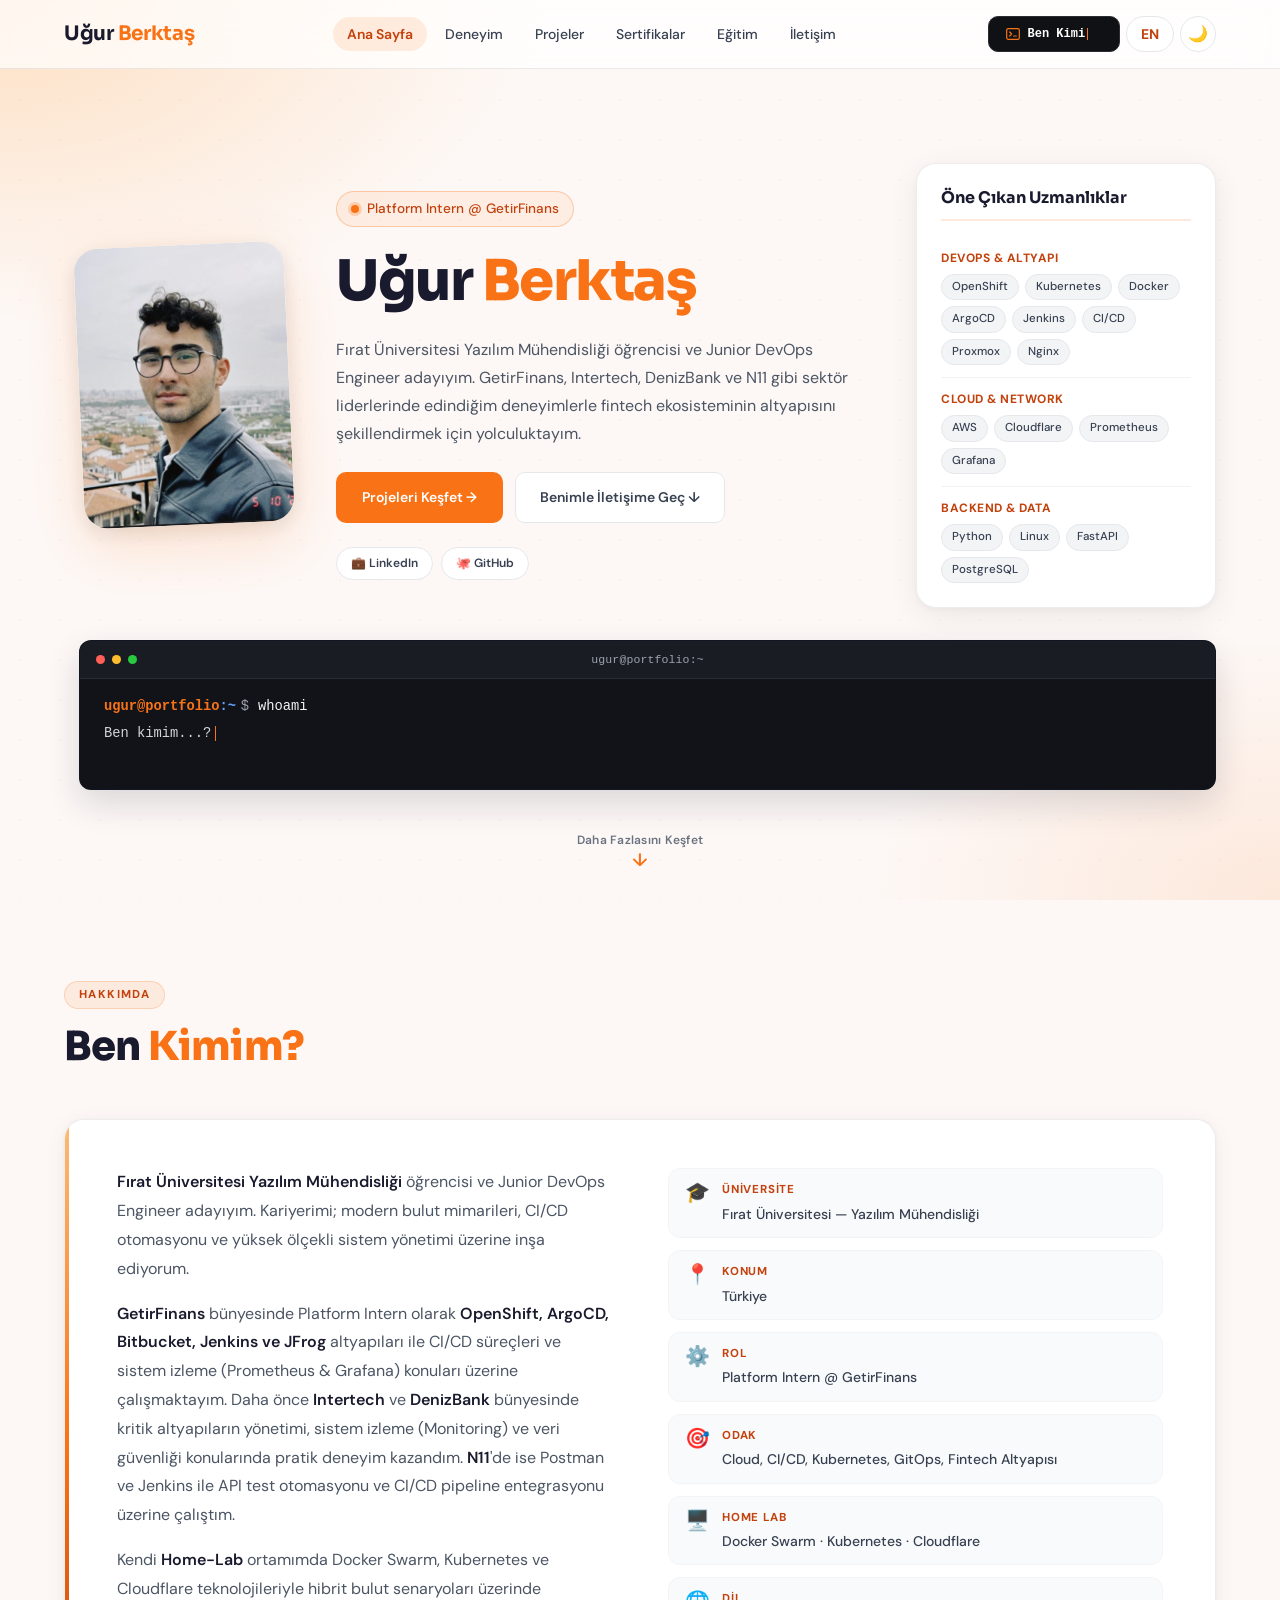
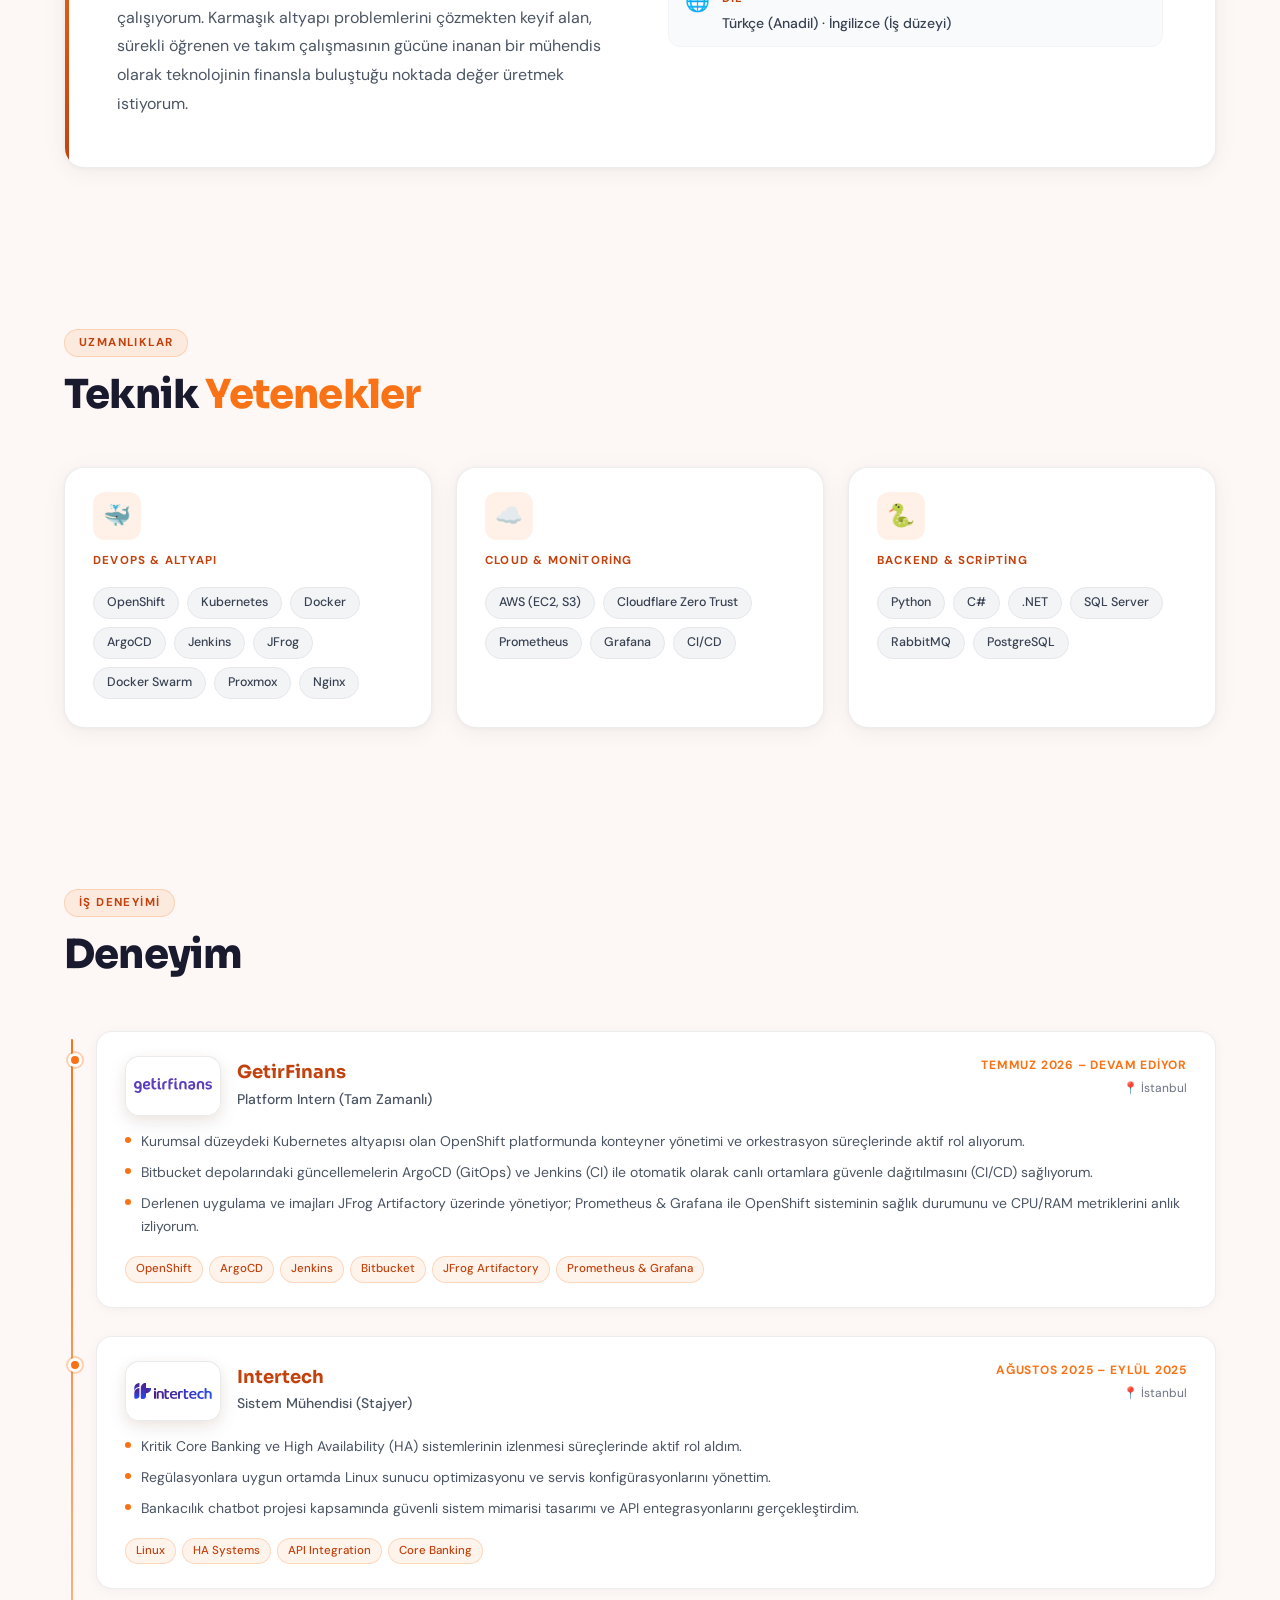
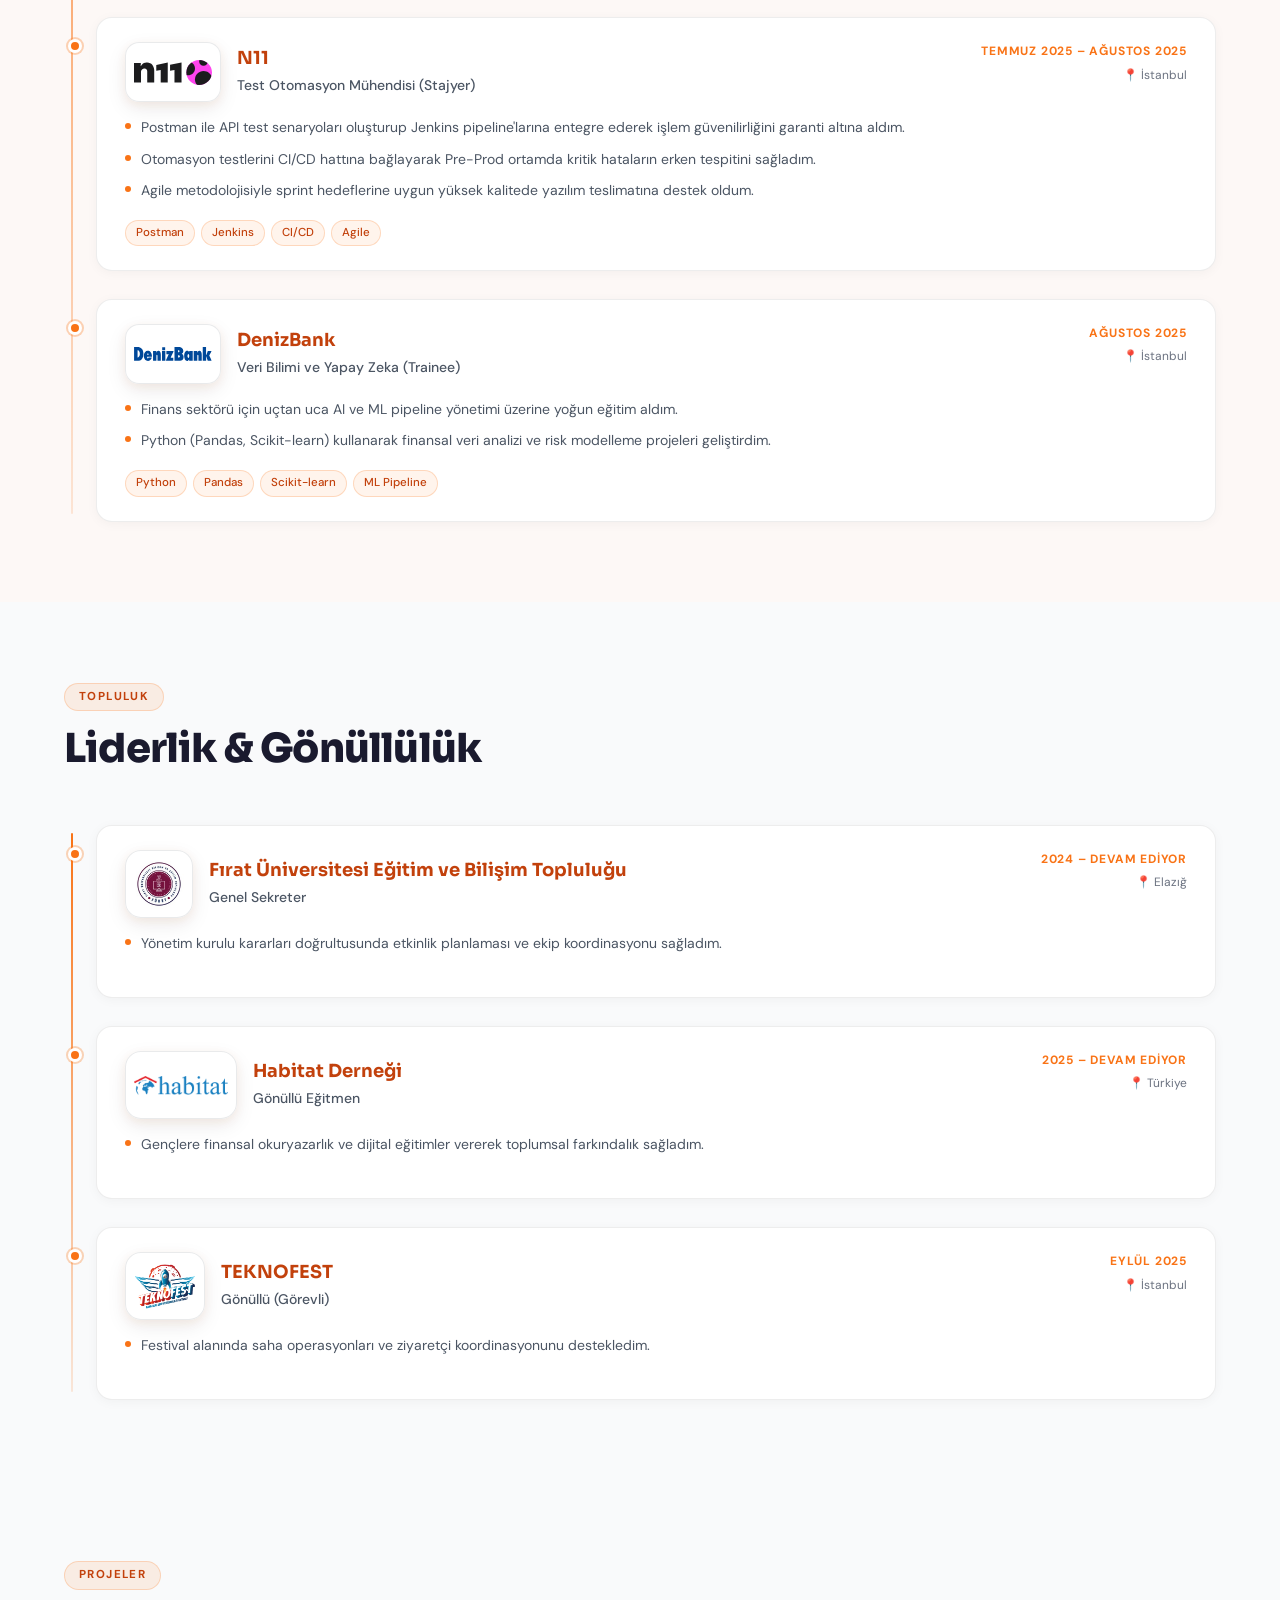
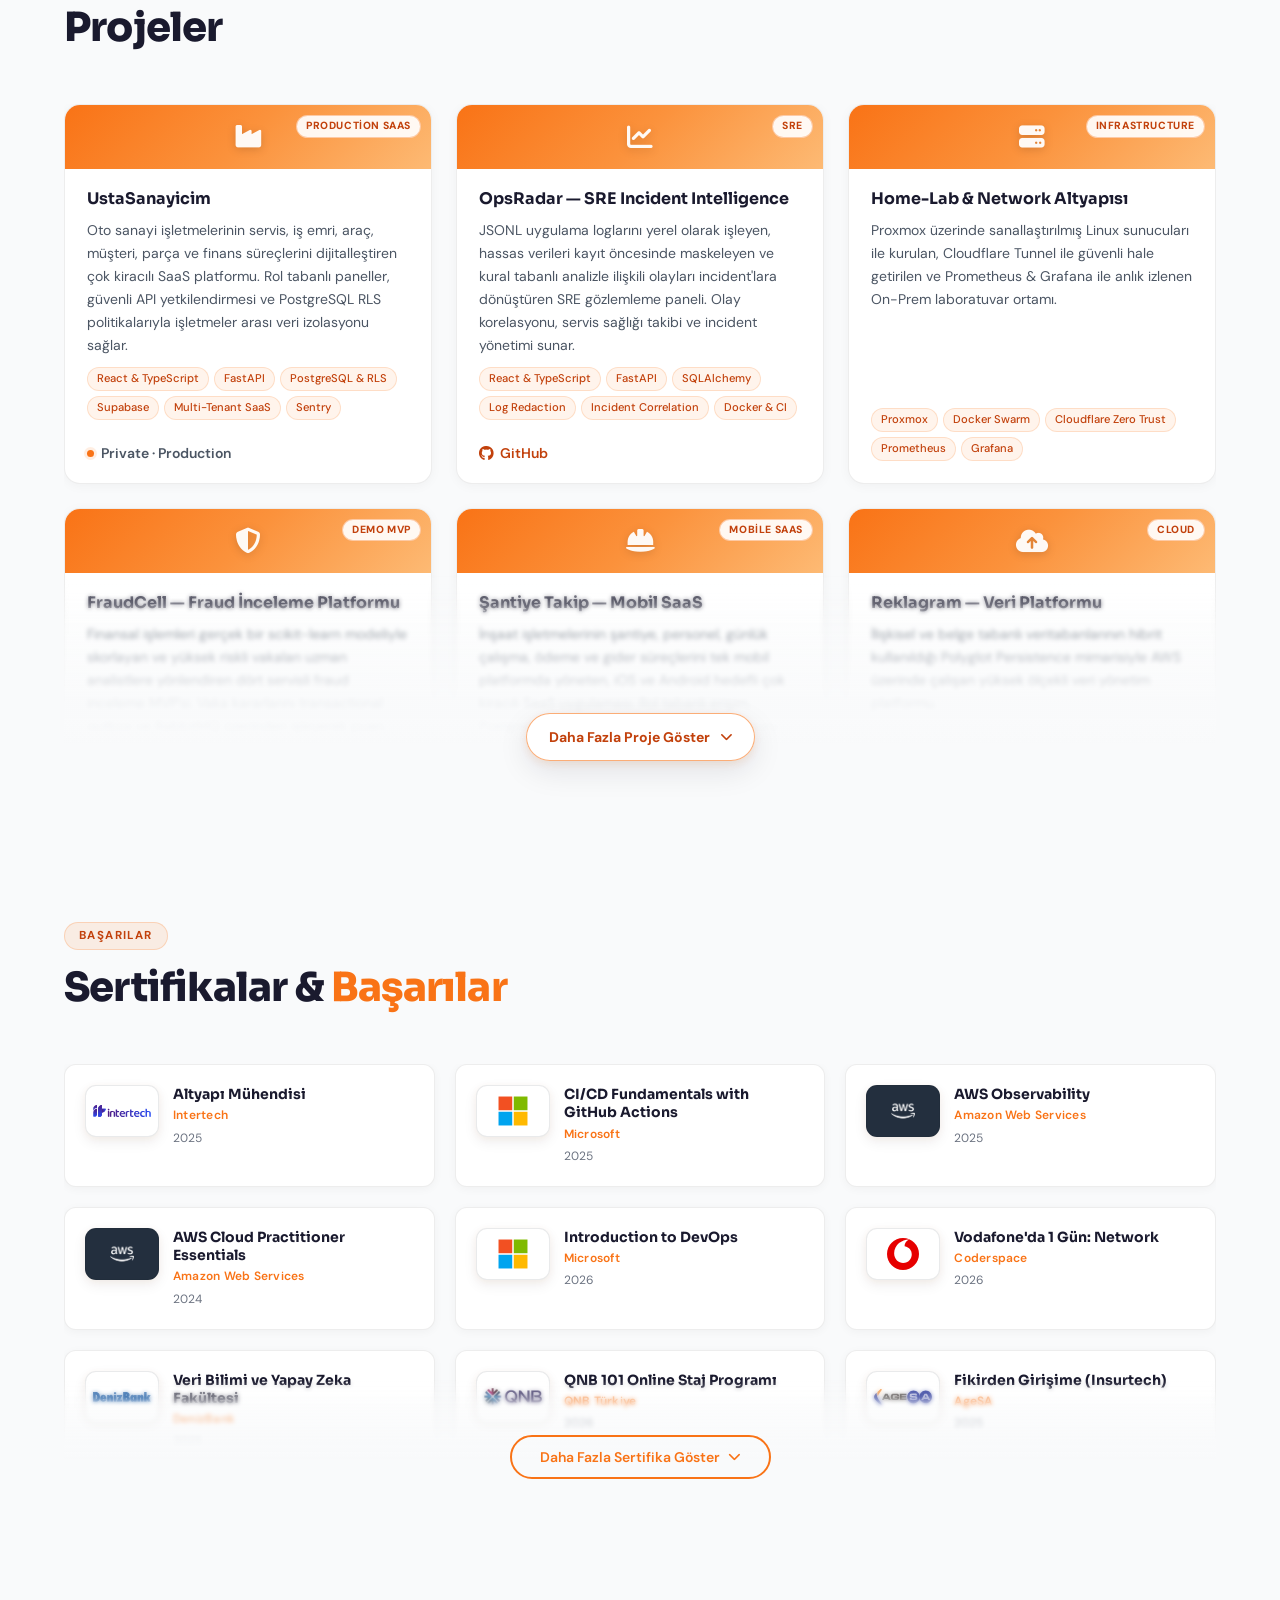
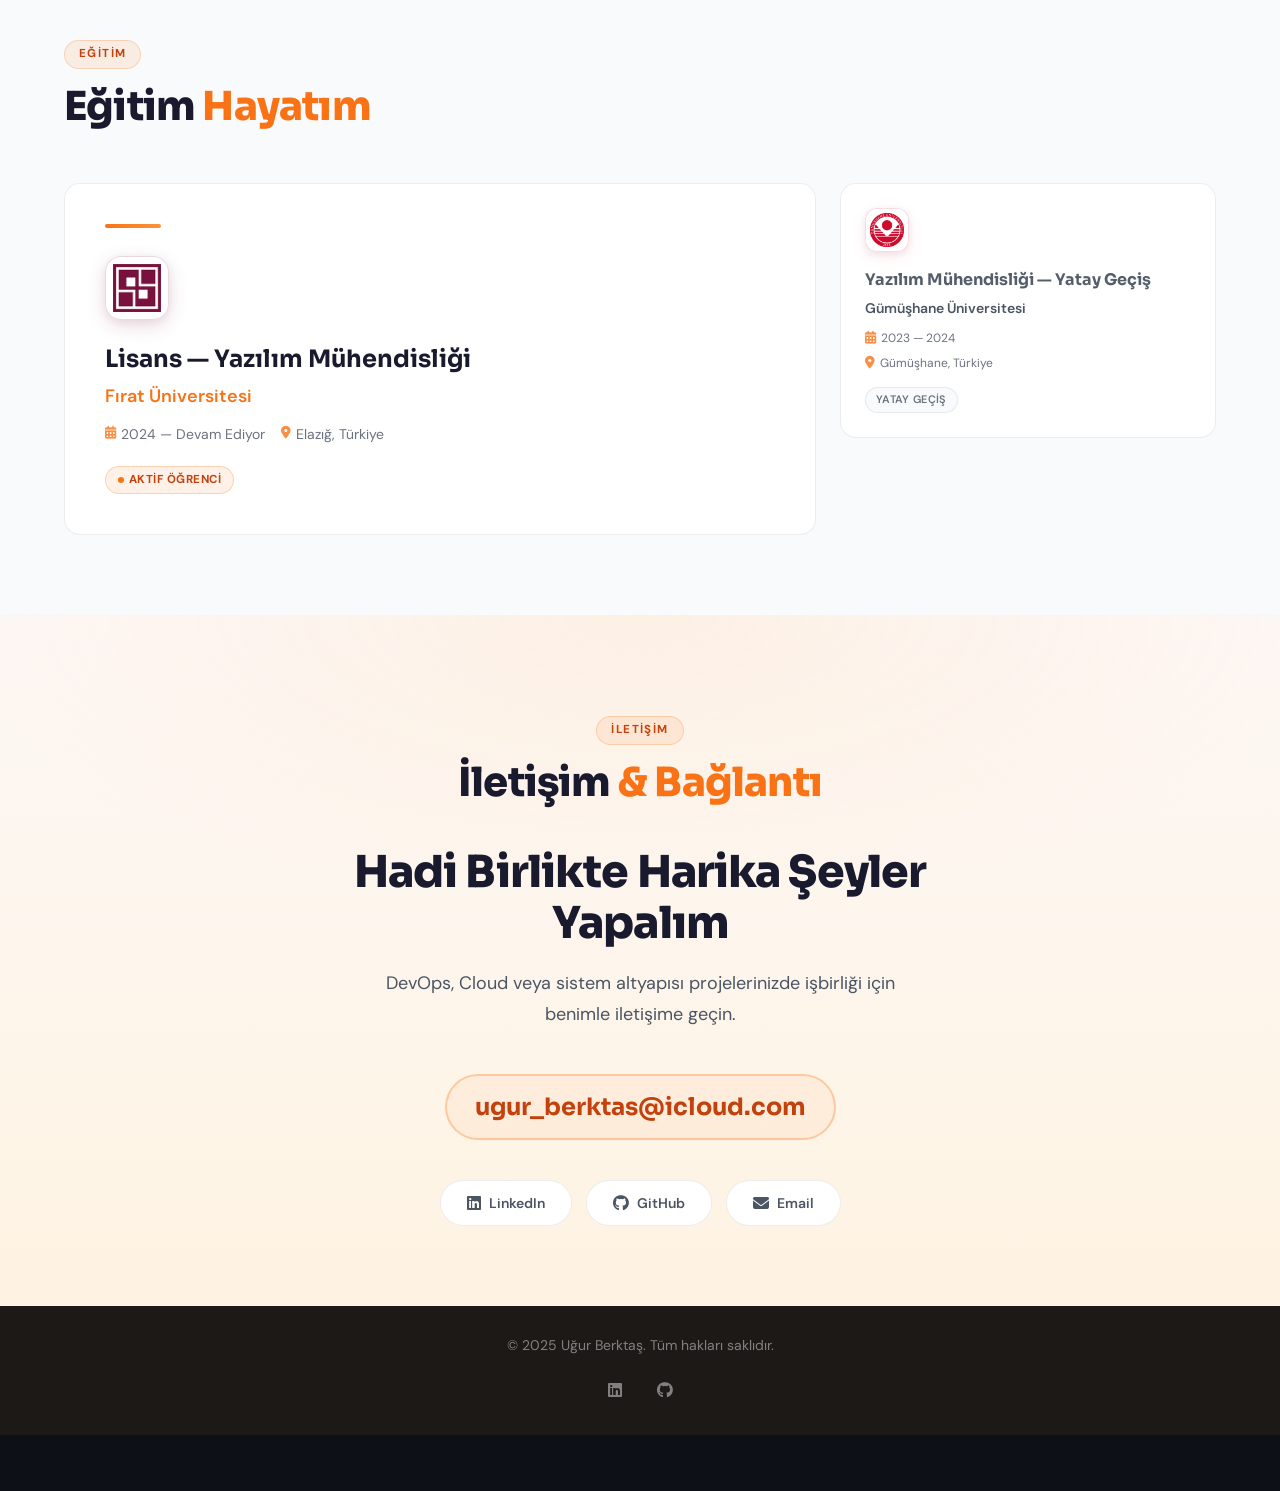
==== commit bbde05e1: "feat: refresh experience section branding" ====
--- a/index.html
+++ b/index.html
@@ -30,7 +30,7 @@
   <link rel="stylesheet" href="assets/css/terminal-overlay.css" />
   <link rel="stylesheet" href="assets/css/hero.css" />
   <link rel="stylesheet" href="assets/css/about.css" />
-  <link rel="stylesheet" href="assets/css/experience.css?v=20261108-1" />
+  <link rel="stylesheet" href="assets/css/experience.css?v=20261108-2" />
   <link rel="stylesheet" href="assets/css/projects.css?v=20261108-3" />
   <link rel="stylesheet" href="assets/css/certificates.css?v=20261108-2" />
   <link rel="stylesheet" href="assets/css/education.css?v=20261108-1" />
@@ -454,9 +454,14 @@
         <div class="timeline-item reveal" id="exp-getirfinans">
           <div class="timeline-card">
             <div class="timeline-header">
-              <div class="timeline-title-group">
-                <span class="timeline-company">GetirFinans</span>
-                <span class="timeline-role" data-lang-key="getirfinans-role">Platform Intern (Tam Zamanlı)</span>
+              <div class="experience-brand">
+                <div class="experience-logo-box" aria-hidden="true">
+                  <img class="experience-logo" src="assets/images/experience-getirfinans-logo.svg" alt="" width="76" height="28" loading="lazy" decoding="async" />
+                </div>
+                <div class="timeline-title-group">
+                  <span class="timeline-company">GetirFinans</span>
+                  <span class="timeline-role" data-lang-key="getirfinans-role">Platform Intern (Tam Zamanlı)</span>
+                </div>
               </div>
               <div class="timeline-meta">
                 <span class="timeline-date" data-lang-key="getirfinans-date">Temmuz 2026 – Devam Ediyor</span>
@@ -483,9 +488,14 @@
         <div class="timeline-item reveal reveal-delay-1" id="exp-intertech">
           <div class="timeline-card">
             <div class="timeline-header">
-              <div class="timeline-title-group">
-                <span class="timeline-company">Intertech</span>
-                <span class="timeline-role" data-lang-key="intertech-role">Sistem Mühendisi (Stajyer)</span>
+              <div class="experience-brand">
+                <div class="experience-logo-box" aria-hidden="true">
+                  <img class="experience-logo" src="assets/images/cert-intertech-logo.svg" alt="" width="76" height="24" loading="lazy" decoding="async" />
+                </div>
+                <div class="timeline-title-group">
+                  <span class="timeline-company">Intertech</span>
+                  <span class="timeline-role" data-lang-key="intertech-role">Sistem Mühendisi (Stajyer)</span>
+                </div>
               </div>
               <div class="timeline-meta">
                 <span class="timeline-date" data-lang-key="intertech-date">Ağustos 2025 – Eylül 2025</span>
@@ -510,9 +520,14 @@
         <div class="timeline-item reveal reveal-delay-2" id="exp-n11">
           <div class="timeline-card">
             <div class="timeline-header">
-              <div class="timeline-title-group">
-                <span class="timeline-company">N11</span>
-                <span class="timeline-role" data-lang-key="n11-role">Test Otomasyon Mühendisi (Stajyer)</span>
+              <div class="experience-brand">
+                <div class="experience-logo-box" aria-hidden="true">
+                  <img class="experience-logo" src="assets/images/experience-n11-logo.svg" alt="" width="76" height="26" loading="lazy" decoding="async" />
+                </div>
+                <div class="timeline-title-group">
+                  <span class="timeline-company">N11</span>
+                  <span class="timeline-role" data-lang-key="n11-role">Test Otomasyon Mühendisi (Stajyer)</span>
+                </div>
               </div>
               <div class="timeline-meta">
                 <span class="timeline-date" data-lang-key="n11-date">Temmuz 2025 – Ağustos 2025</span>
@@ -537,9 +552,14 @@
         <div class="timeline-item reveal reveal-delay-3" id="exp-denizbank">
           <div class="timeline-card">
             <div class="timeline-header">
-              <div class="timeline-title-group">
-                <span class="timeline-company">DenizBank</span>
-                <span class="timeline-role" data-lang-key="denizbank-role">Veri Bilimi ve Yapay Zeka (Trainee)</span>
+              <div class="experience-brand">
+                <div class="experience-logo-box" aria-hidden="true">
+                  <img class="experience-logo" src="assets/images/cert-denizbank-logo.svg" alt="" width="76" height="22" loading="lazy" decoding="async" />
+                </div>
+                <div class="timeline-title-group">
+                  <span class="timeline-company">DenizBank</span>
+                  <span class="timeline-role" data-lang-key="denizbank-role">Veri Bilimi ve Yapay Zeka (Trainee)</span>
+                </div>
               </div>
               <div class="timeline-meta">
                 <span class="timeline-date" data-lang-key="denizbank-date">Ağustos 2025</span>
@@ -555,32 +575,6 @@
               <span class="timeline-tag">Pandas</span>
               <span class="timeline-tag">Scikit-learn</span>
               <span class="timeline-tag">ML Pipeline</span>
-            </div>
-          </div>
-        </div>
-
-        <!-- Elmar Yazılım -->
-        <div class="timeline-item reveal reveal-delay-3" id="exp-elmar">
-          <div class="timeline-card">
-            <div class="timeline-header">
-              <div class="timeline-title-group">
-                <span class="timeline-company">Elmar Yazılım</span>
-                <span class="timeline-role" data-lang-key="elmar-role">Yazılım Geliştirici (Part-Time)</span>
-              </div>
-              <div class="timeline-meta">
-                <span class="timeline-date" data-lang-key="elmar-date">Eylül 2024 – Ocak 2025</span>
-                <span class="timeline-location">📍 Elazığ</span>
-              </div>
-            </div>
-            <ul class="timeline-list">
-              <li data-lang-key="elmar-li1">Şirket içi manuel süreçleri analiz ederek C# ile geliştirdiğim otomasyon araçlarıyla finansal iş akışlarında operasyonel yükü minimize ettim.</li>
-              <li data-lang-key="elmar-li2">SQL veritabanında bakım prosedürleri yazarak Data Consistency ve sistem performansını optimize ettim.</li>
-            </ul>
-            <div class="timeline-tags">
-              <span class="timeline-tag">C#</span>
-              <span class="timeline-tag">.NET</span>
-              <span class="timeline-tag">SQL Server</span>
-              <span class="timeline-tag">DevExpress</span>
             </div>
           </div>
         </div>
--- a/assets/css/experience.css
+++ b/assets/css/experience.css
@@ -119,6 +119,39 @@
   gap: 4px;
 }
 
+/* ── Experience company marks ── */
+.experience-brand {
+  display: flex;
+  align-items: center;
+  gap: 16px;
+  min-width: 0;
+  flex: 1 1 420px;
+}
+
+.experience-logo-box {
+  width: 96px;
+  height: 60px;
+  flex: 0 0 96px;
+  display: flex;
+  align-items: center;
+  justify-content: center;
+  padding: 8px;
+  overflow: hidden;
+  border: 1px solid rgba(15, 23, 42, 0.09);
+  border-radius: 14px;
+  background: rgba(255, 255, 255, 0.98);
+  box-shadow:
+    0 7px 20px rgba(15, 23, 42, 0.08),
+    0 3px 10px rgba(249, 115, 22, 0.08);
+}
+
+.experience-logo {
+  display: block;
+  width: 100%;
+  height: 100%;
+  object-fit: contain;
+}
+
 /* ── Volunteering brand marks ── */
 .volunteer-brand {
   display: flex;
@@ -277,6 +310,14 @@
   color: #a8a29e;
 }
 
+html.dark .experience-logo-box {
+  background: rgba(255, 255, 255, 0.96);
+  border-color: rgba(255, 255, 255, 0.14);
+  box-shadow:
+    0 8px 22px rgba(0, 0, 0, 0.26),
+    0 3px 10px rgba(249, 115, 22, 0.08);
+}
+
 html.dark .volunteer-logo-box {
   background: rgba(255, 255, 255, 0.96);
   border-color: rgba(255, 255, 255, 0.14);
@@ -329,6 +370,19 @@
     padding: 18px 20px;
   }
 
+  .experience-brand {
+    width: 100%;
+    flex-basis: auto;
+    gap: 12px;
+  }
+
+  .experience-logo-box {
+    width: 84px;
+    height: 54px;
+    flex-basis: 84px;
+    border-radius: 13px;
+  }
+
   .volunteer-brand {
     width: 100%;
     flex-basis: auto;
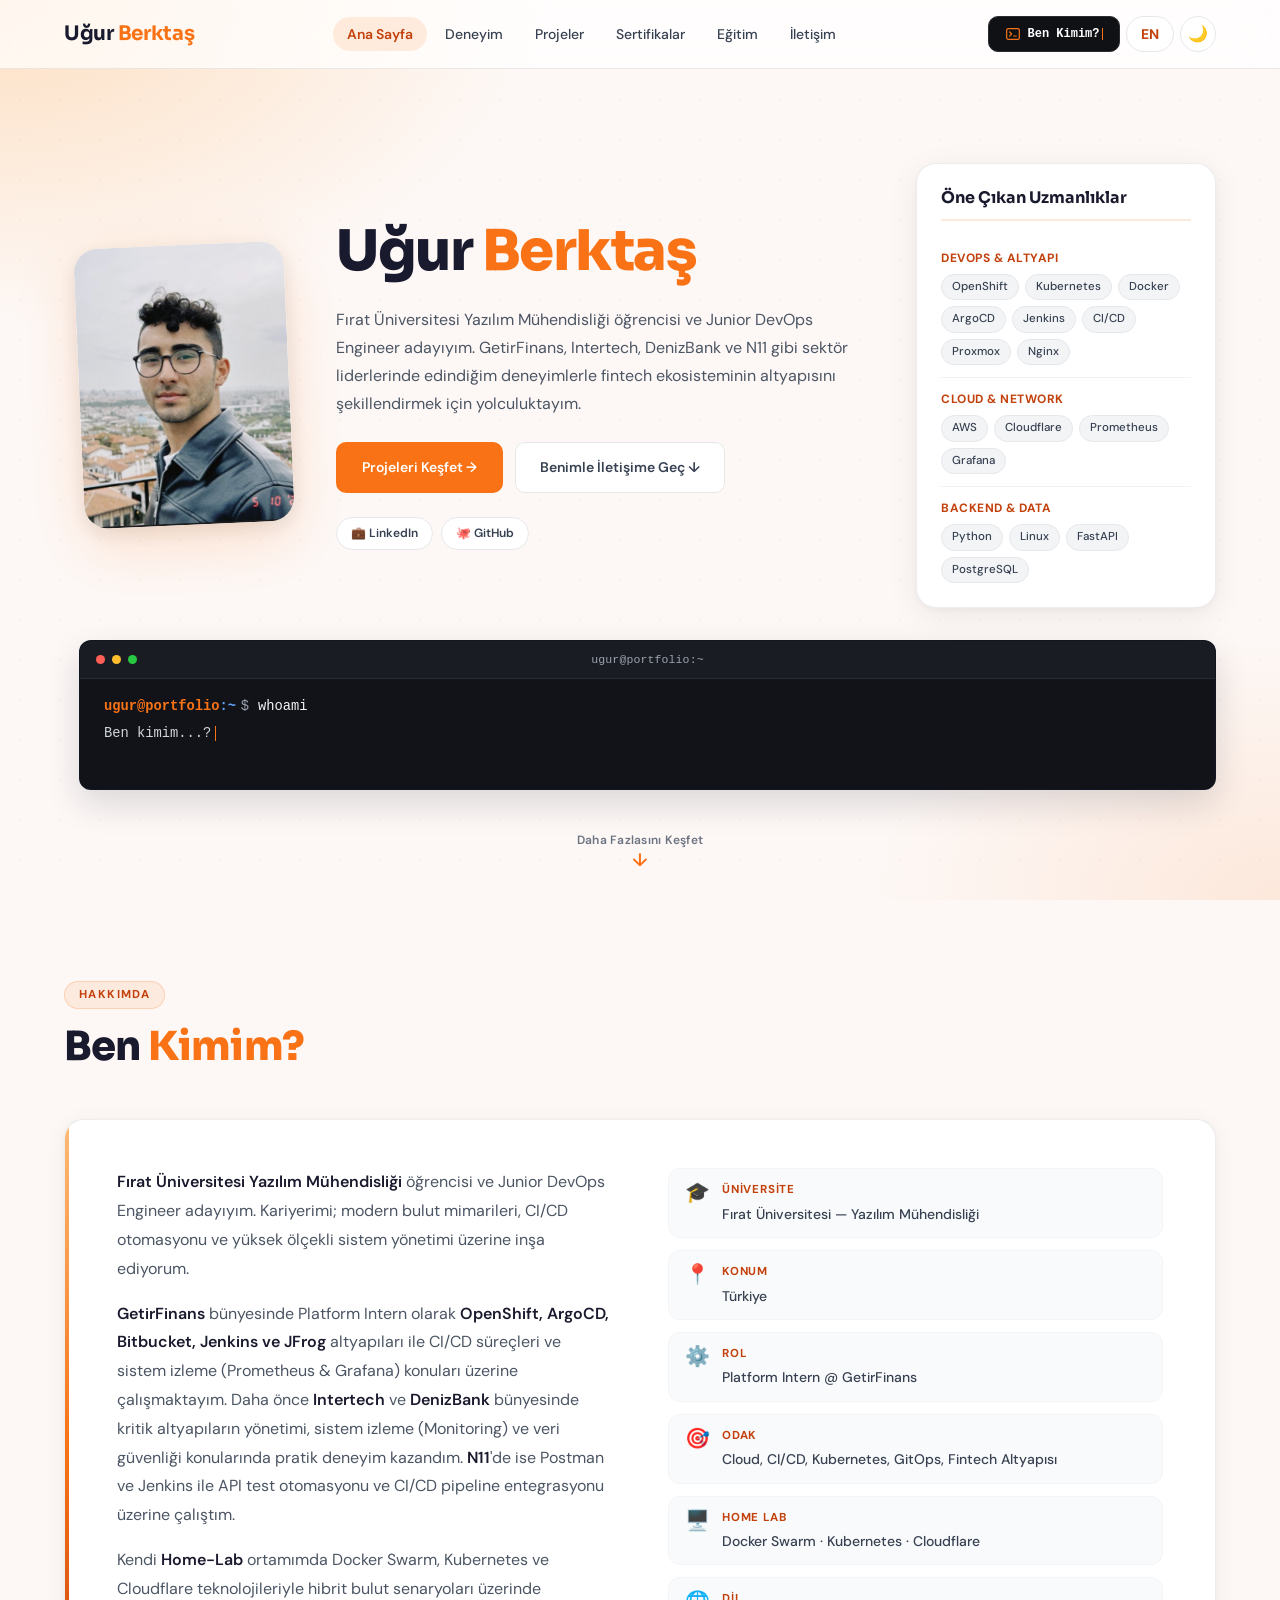
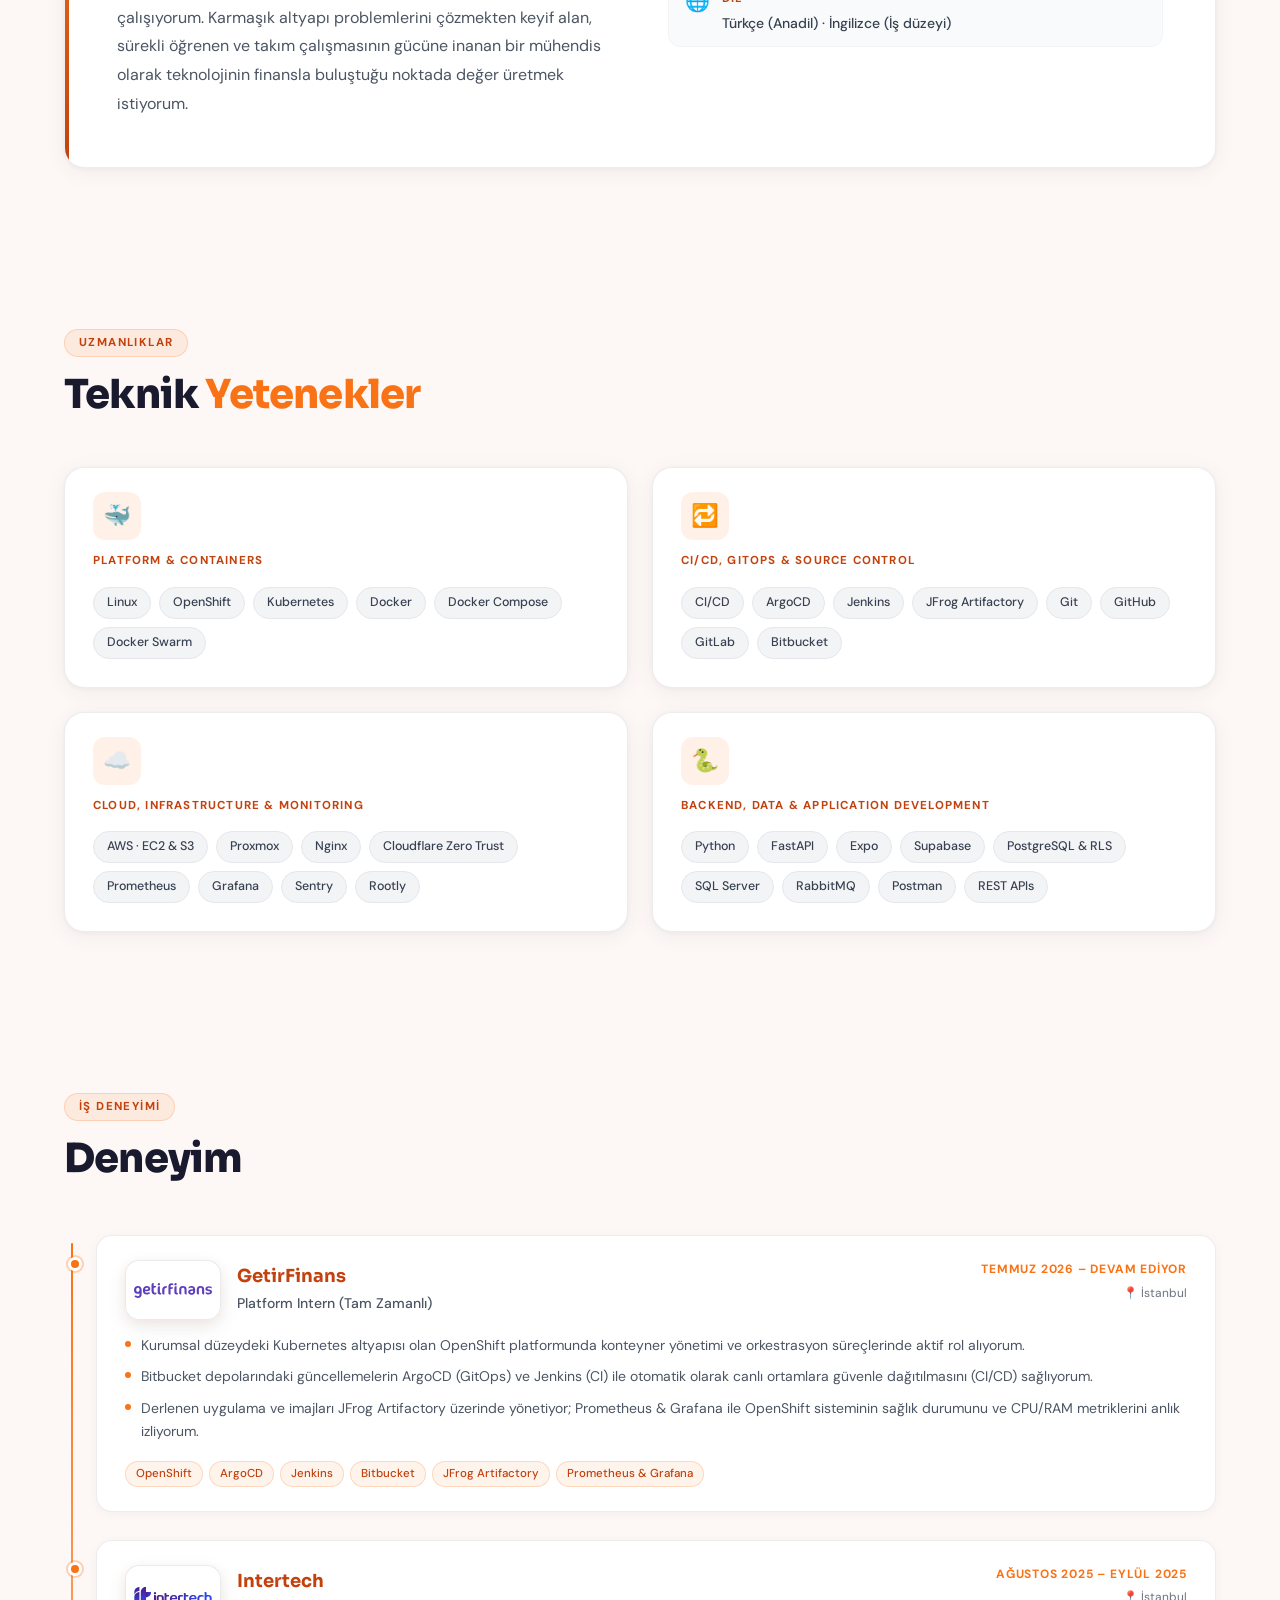
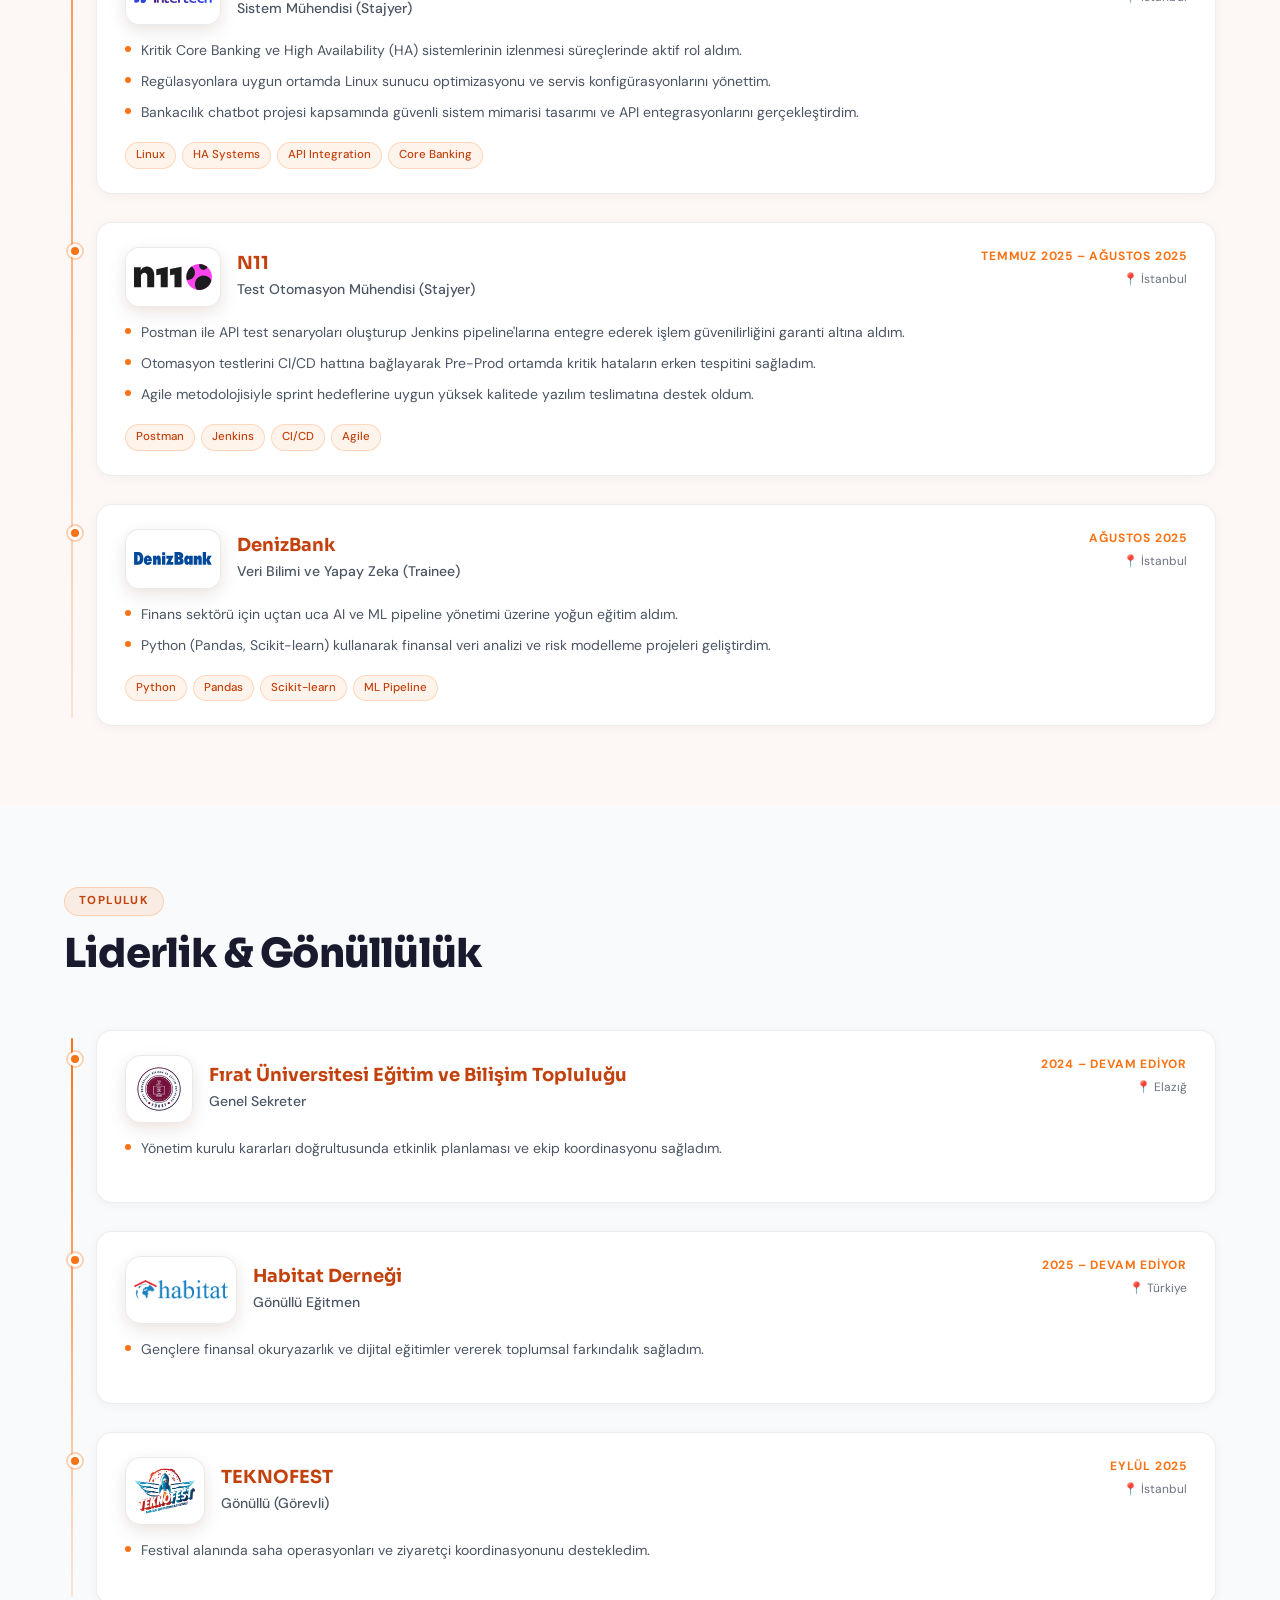
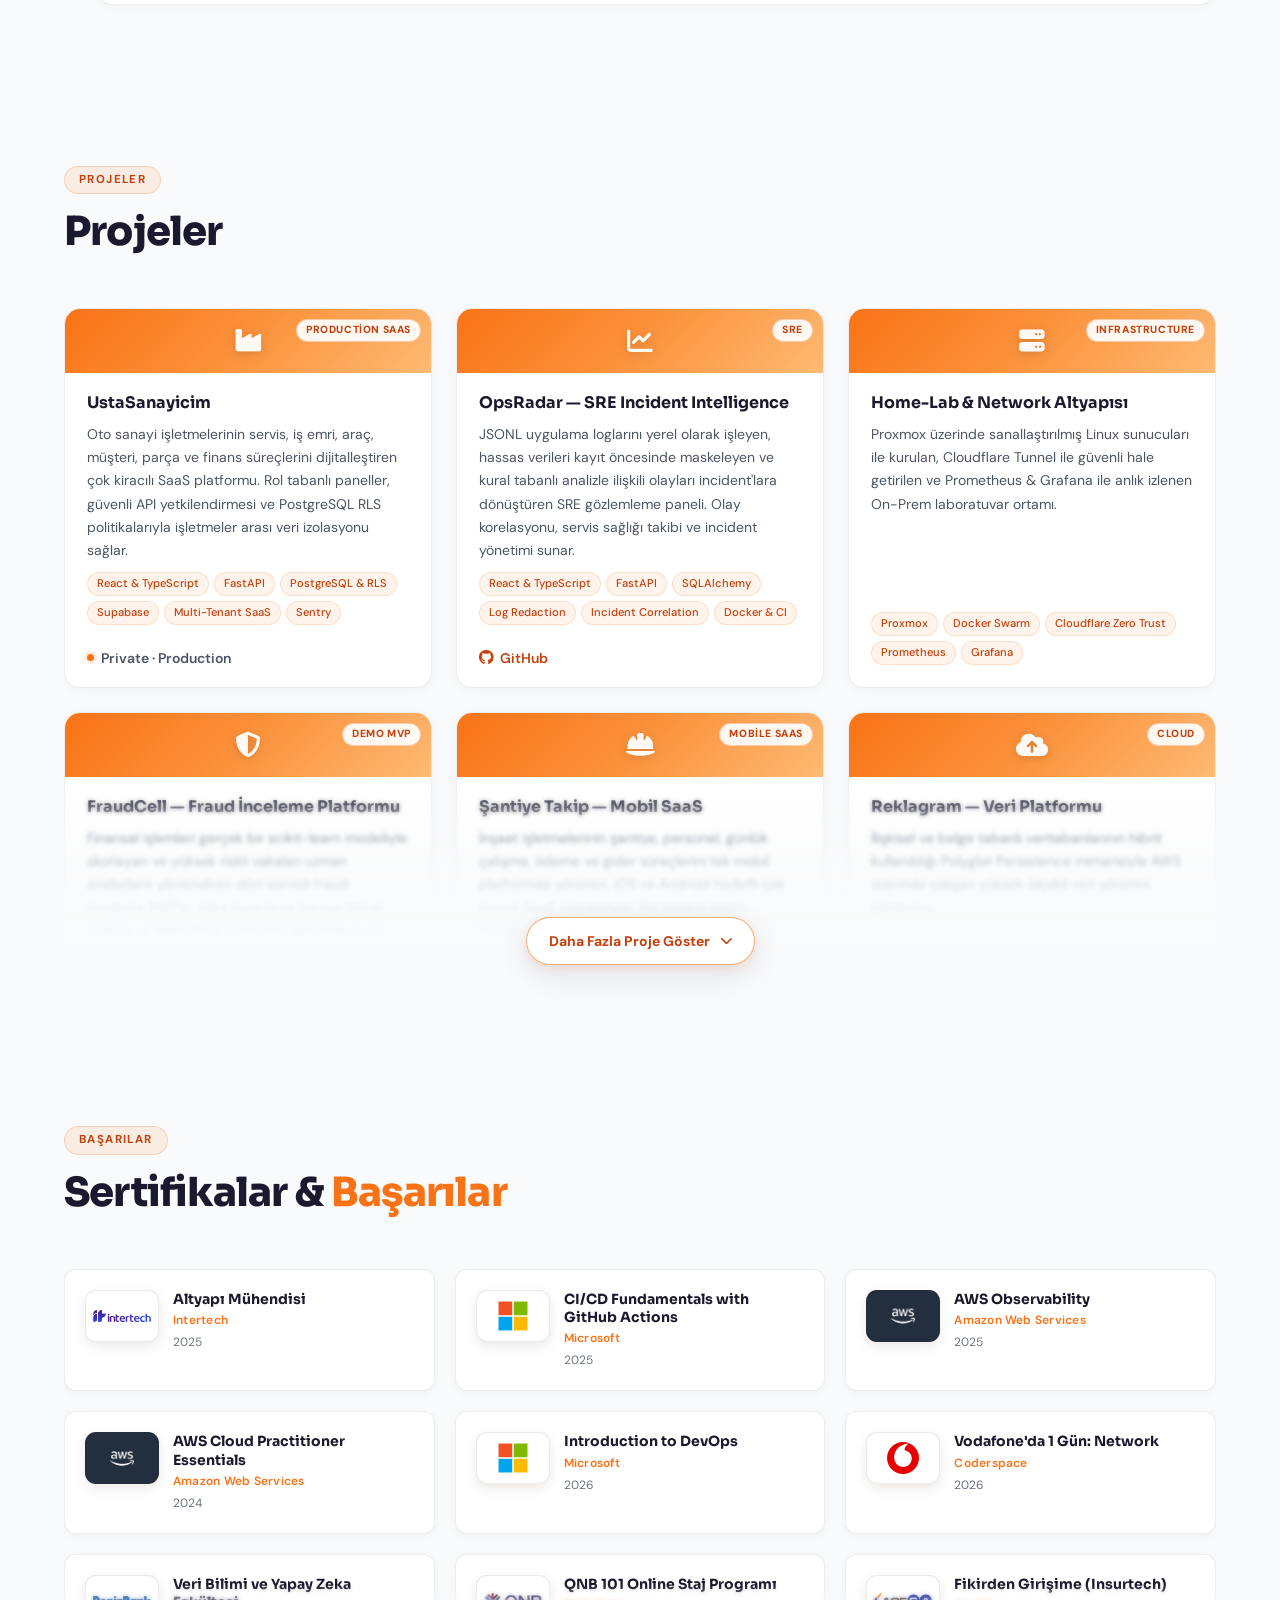
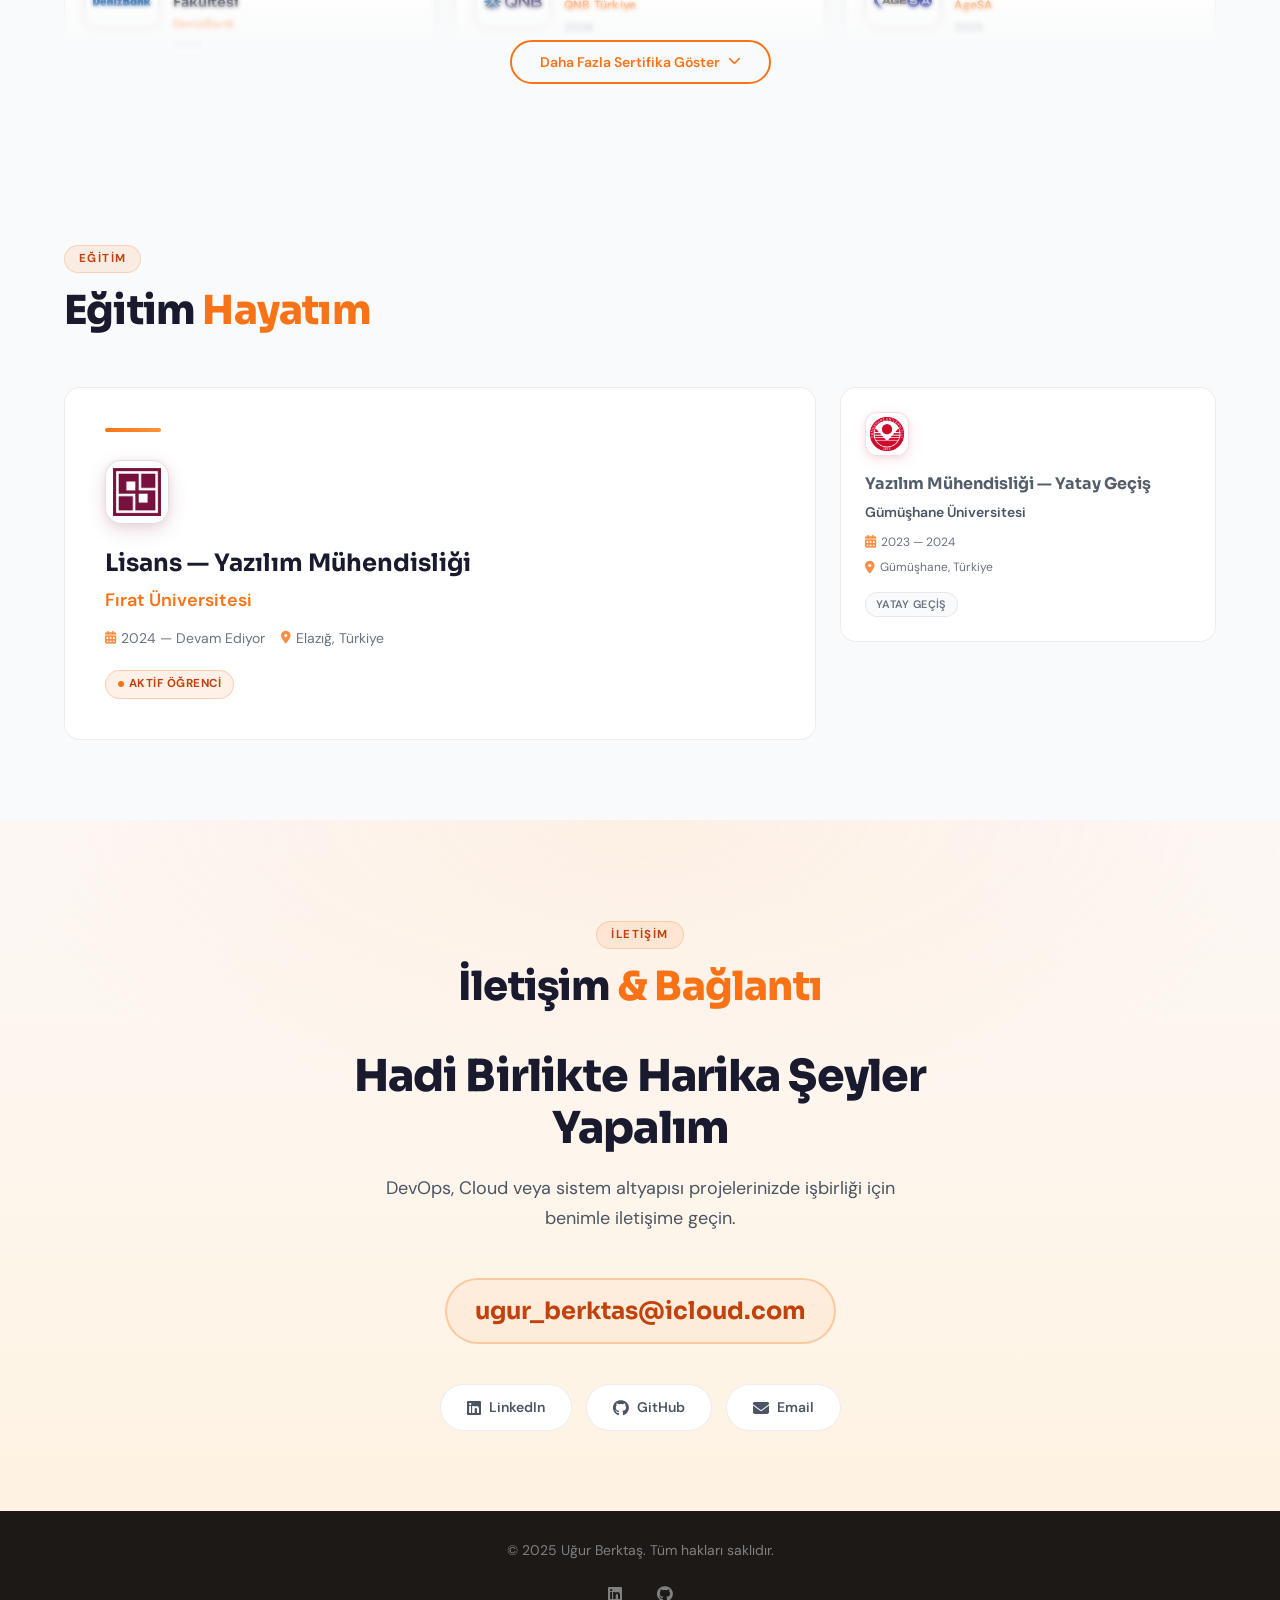
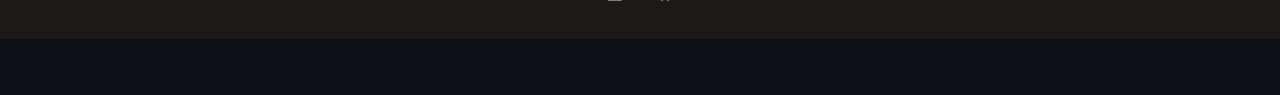
==== commit a5b3d8cd: "feat: reorganize technical skills" ====
--- a/index.html
+++ b/index.html
@@ -29,7 +29,7 @@
   <link rel="stylesheet" href="assets/css/navbar.css" />
   <link rel="stylesheet" href="assets/css/terminal-overlay.css" />
   <link rel="stylesheet" href="assets/css/hero.css" />
-  <link rel="stylesheet" href="assets/css/about.css" />
+  <link rel="stylesheet" href="assets/css/about.css?v=20261108-1" />
   <link rel="stylesheet" href="assets/css/experience.css?v=20261108-2" />
   <link rel="stylesheet" href="assets/css/projects.css?v=20261108-3" />
   <link rel="stylesheet" href="assets/css/certificates.css?v=20261108-2" />
@@ -204,8 +204,6 @@
 
         <!-- CENTER — Content -->
         <div class="hero-content">
-          <span class="hero-badge" id="hero-badge" data-lang-key="hero-badge" style="border:1px solid rgba(249,115,22,0.3);background:rgba(249,115,22,0.08);border-radius:20px;padding:6px 14px;font-size:0.85rem;font-weight:500;">Platform Intern @ GetirFinans</span>
-
           <h1 class="hero-name" id="hero-name">
             Uğur <span class="name-highlight">Berktaş</span>
           </h1>
@@ -391,47 +389,66 @@
 
       <div class="skills-grid">
 
-        <!-- Card 1: DevOps & Altyapı -->
-        <div class="skill-card reveal reveal-delay-1" id="skill-card-devops">
+        <!-- Card 1: Platform & Containers -->
+        <div class="skill-card reveal reveal-delay-1" id="skill-card-platform">
           <div class="skill-card-icon" aria-hidden="true">🐳</div>
-          <span class="skill-card-title" data-lang-key="skill-card-title-devops">DevOps &amp; Altyapı</span>
+          <span class="skill-card-title" lang="en" data-lang-key="skill-card-title-platform">Platform &amp; Containers</span>
           <div class="skill-card-tags">
+            <span class="skill-pill">Linux</span>
             <span class="skill-pill">OpenShift</span>
             <span class="skill-pill">Kubernetes</span>
             <span class="skill-pill">Docker</span>
+            <span class="skill-pill">Docker Compose</span>
+            <span class="skill-pill">Docker Swarm</span>
+          </div>
+        </div>
+
+        <!-- Card 2: CI/CD, GitOps & Source Control -->
+        <div class="skill-card reveal reveal-delay-2" id="skill-card-cicd">
+          <div class="skill-card-icon" aria-hidden="true">🔁</div>
+          <span class="skill-card-title" lang="en" data-lang-key="skill-card-title-cicd">CI/CD, GitOps &amp; Source Control</span>
+          <div class="skill-card-tags">
+            <span class="skill-pill">CI/CD</span>
             <span class="skill-pill">ArgoCD</span>
             <span class="skill-pill">Jenkins</span>
-            <span class="skill-pill">JFrog</span>
-            <span class="skill-pill">Docker Swarm</span>
+            <span class="skill-pill">JFrog Artifactory</span>
+            <span class="skill-pill">Git</span>
+            <span class="skill-pill">GitHub</span>
+            <span class="skill-pill">GitLab</span>
+            <span class="skill-pill">Bitbucket</span>
+          </div>
+        </div>
+
+        <!-- Card 3: Cloud, Infrastructure & Monitoring -->
+        <div class="skill-card reveal reveal-delay-1" id="skill-card-cloud">
+          <div class="skill-card-icon" aria-hidden="true">☁️</div>
+          <span class="skill-card-title" lang="en" data-lang-key="skill-card-title-cloud">Cloud, Infrastructure &amp; Monitoring</span>
+          <div class="skill-card-tags">
+            <span class="skill-pill">AWS · EC2 &amp; S3</span>
             <span class="skill-pill">Proxmox</span>
             <span class="skill-pill">Nginx</span>
-          </div>
-        </div>
-
-        <!-- Card 2: Cloud & Monitoring -->
-        <div class="skill-card reveal reveal-delay-2" id="skill-card-cloud">
-          <div class="skill-card-icon" aria-hidden="true">☁️</div>
-          <span class="skill-card-title" data-lang-key="skill-card-title-cloud">Cloud &amp; Monitoring</span>
-          <div class="skill-card-tags">
-            <span class="skill-pill">AWS (EC2, S3)</span>
             <span class="skill-pill">Cloudflare Zero Trust</span>
             <span class="skill-pill">Prometheus</span>
             <span class="skill-pill">Grafana</span>
-            <span class="skill-pill">CI/CD</span>
-          </div>
-        </div>
-
-        <!-- Card 3: Backend & Scripting -->
-        <div class="skill-card reveal reveal-delay-3" id="skill-card-backend">
+            <span class="skill-pill">Sentry</span>
+            <span class="skill-pill">Rootly</span>
+          </div>
+        </div>
+
+        <!-- Card 4: Backend, Data & Application Development -->
+        <div class="skill-card reveal reveal-delay-2" id="skill-card-backend">
           <div class="skill-card-icon" aria-hidden="true">🐍</div>
-          <span class="skill-card-title" data-lang-key="skill-card-title-backend">Backend &amp; Scripting</span>
+          <span class="skill-card-title" lang="en" data-lang-key="skill-card-title-backend">Backend, Data &amp; Application Development</span>
           <div class="skill-card-tags">
             <span class="skill-pill">Python</span>
-            <span class="skill-pill">C#</span>
-            <span class="skill-pill">.NET</span>
+            <span class="skill-pill">FastAPI</span>
+            <span class="skill-pill">Expo</span>
+            <span class="skill-pill">Supabase</span>
+            <span class="skill-pill">PostgreSQL &amp; RLS</span>
             <span class="skill-pill">SQL Server</span>
             <span class="skill-pill">RabbitMQ</span>
-            <span class="skill-pill">PostgreSQL</span>
+            <span class="skill-pill">Postman</span>
+            <span class="skill-pill">REST APIs</span>
           </div>
         </div>
 
--- a/assets/css/about.css
+++ b/assets/css/about.css
@@ -178,7 +178,7 @@
 
 .skills-grid {
   display: grid;
-  grid-template-columns: repeat(3, 1fr);
+  grid-template-columns: repeat(2, minmax(0, 1fr));
   gap: var(--space-6);
 }
 
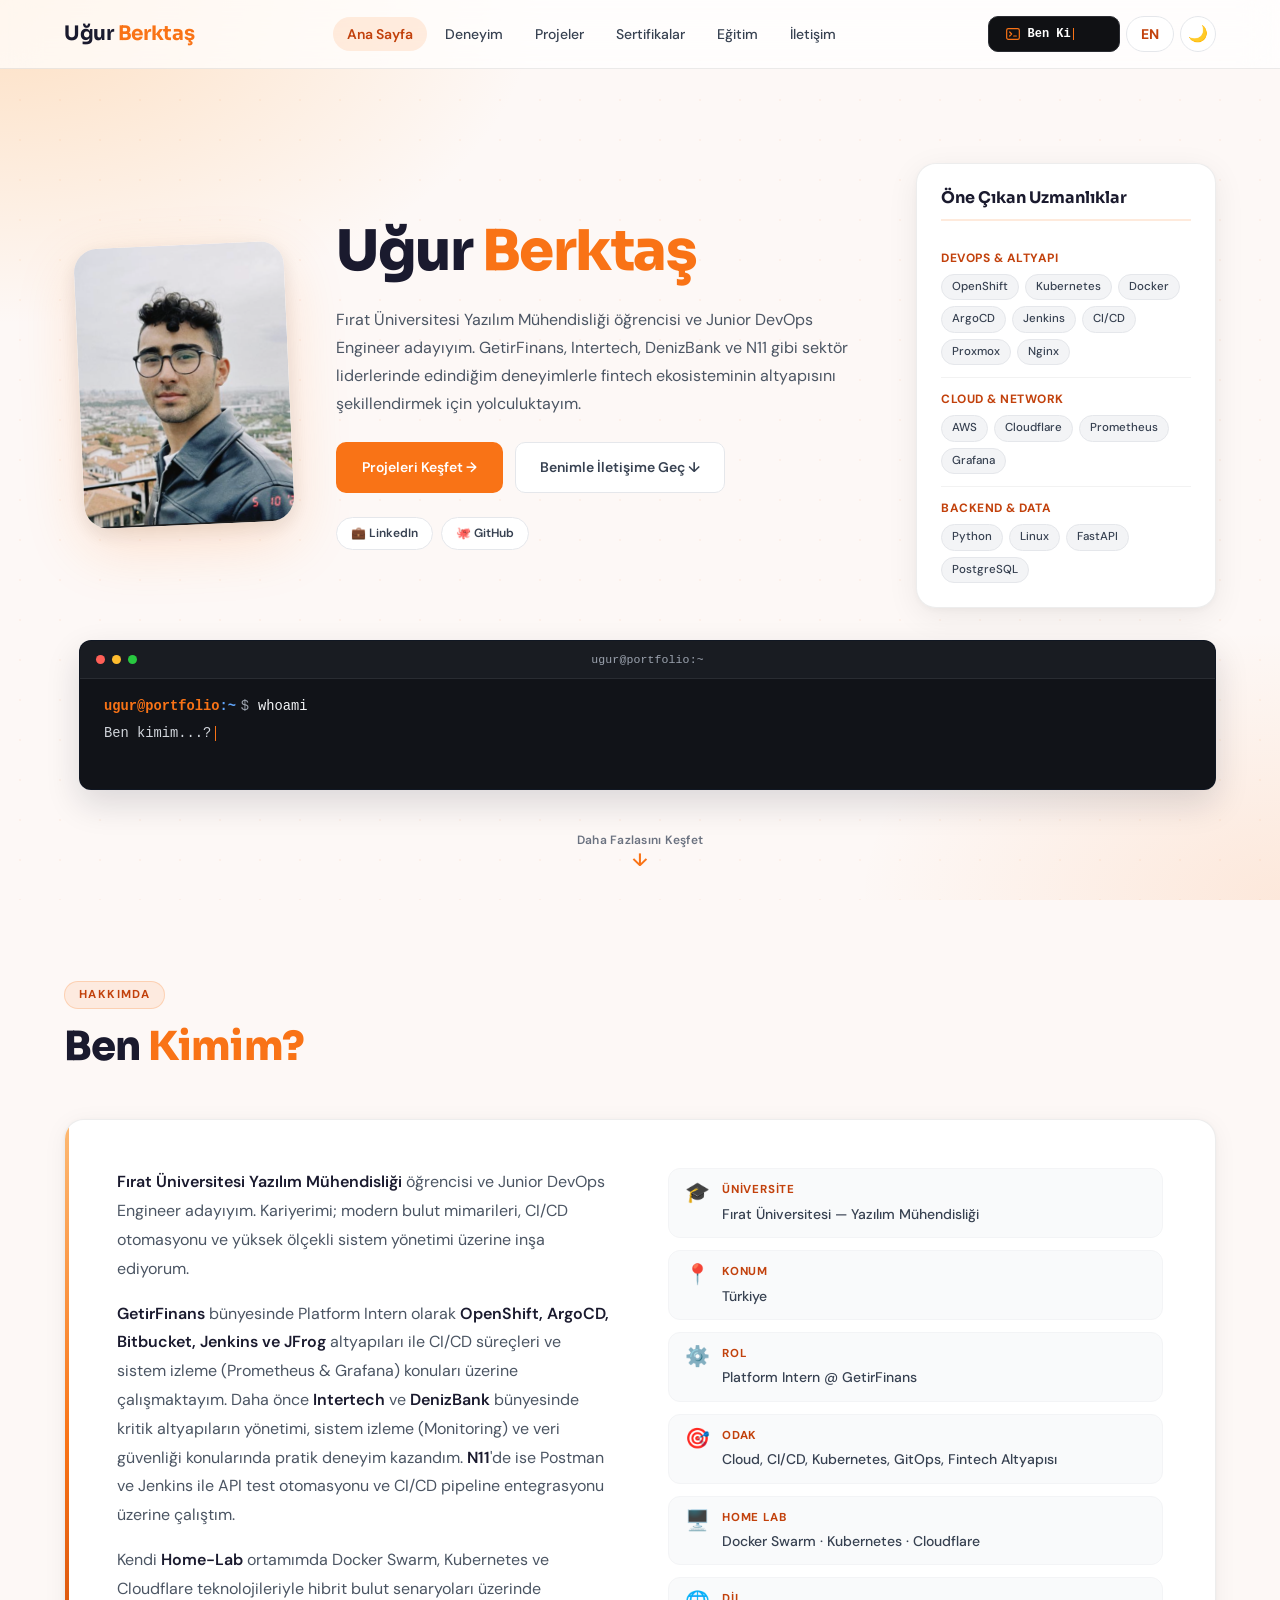
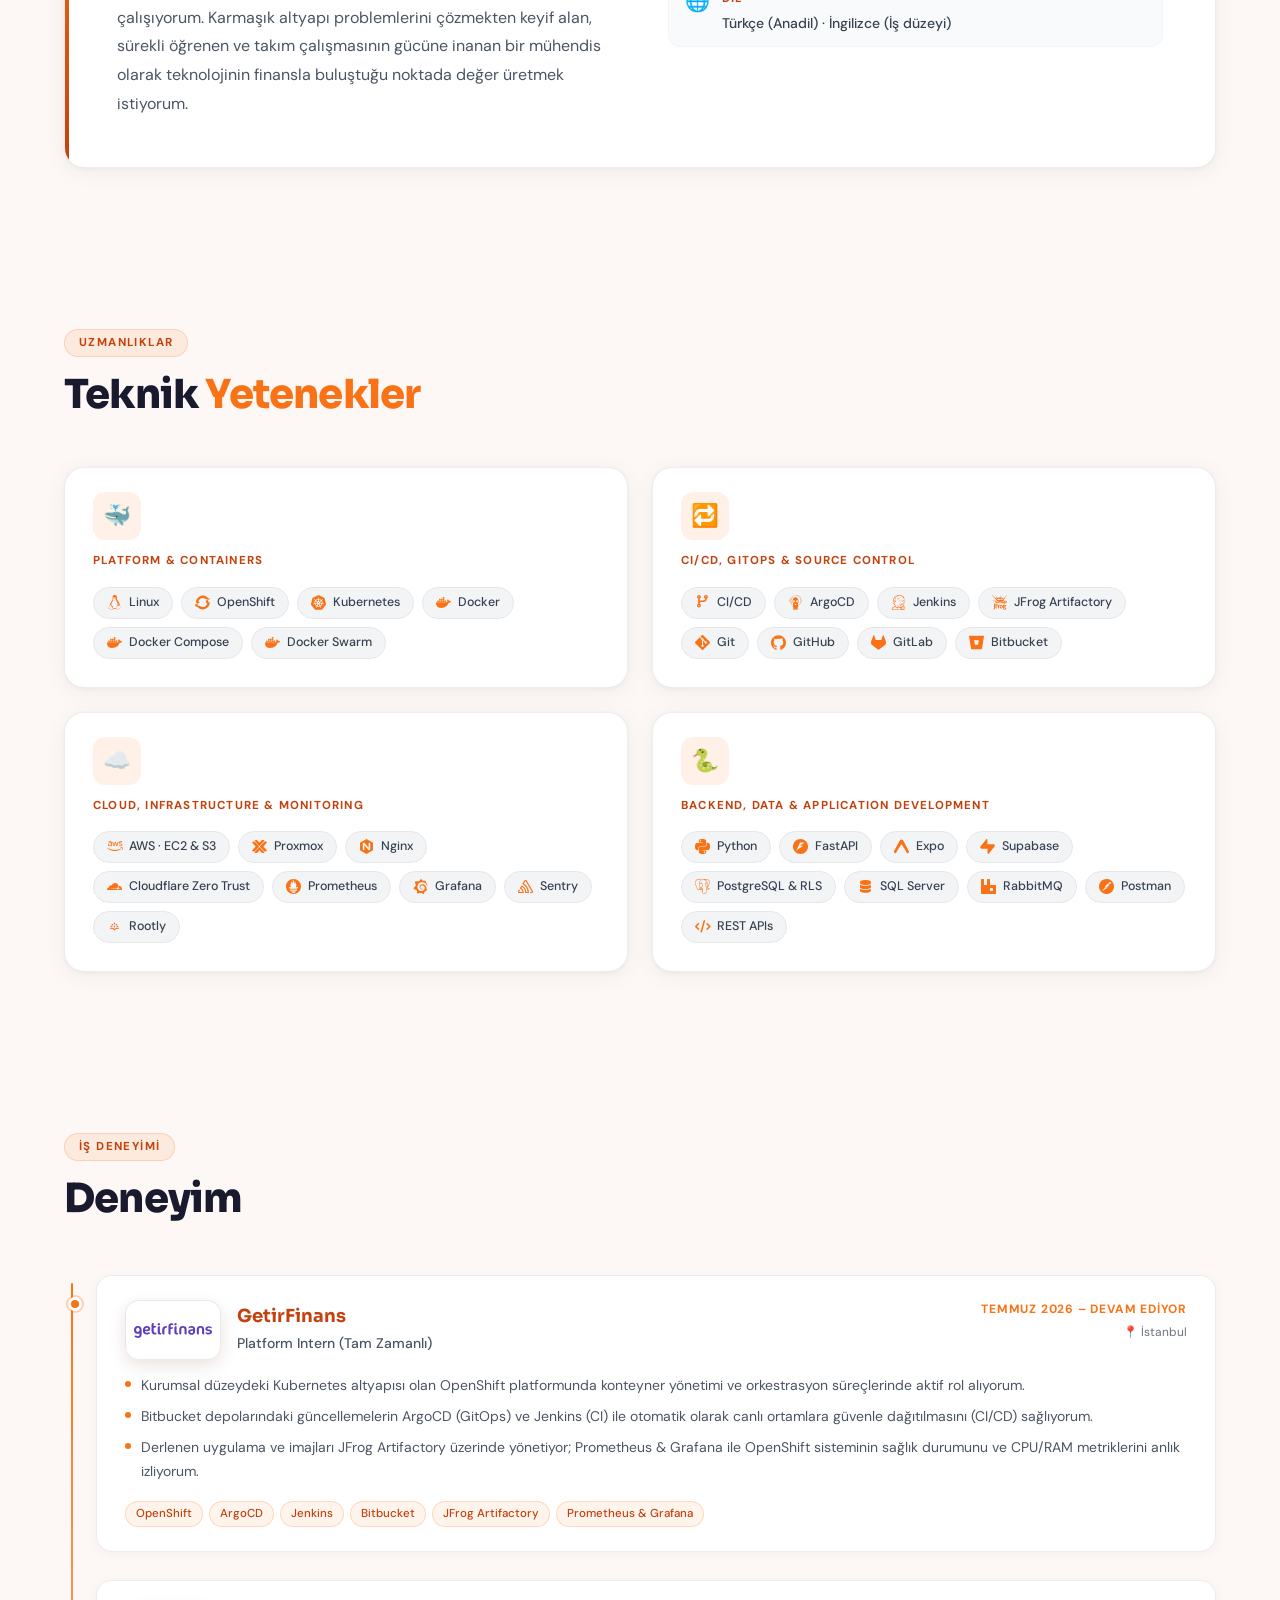
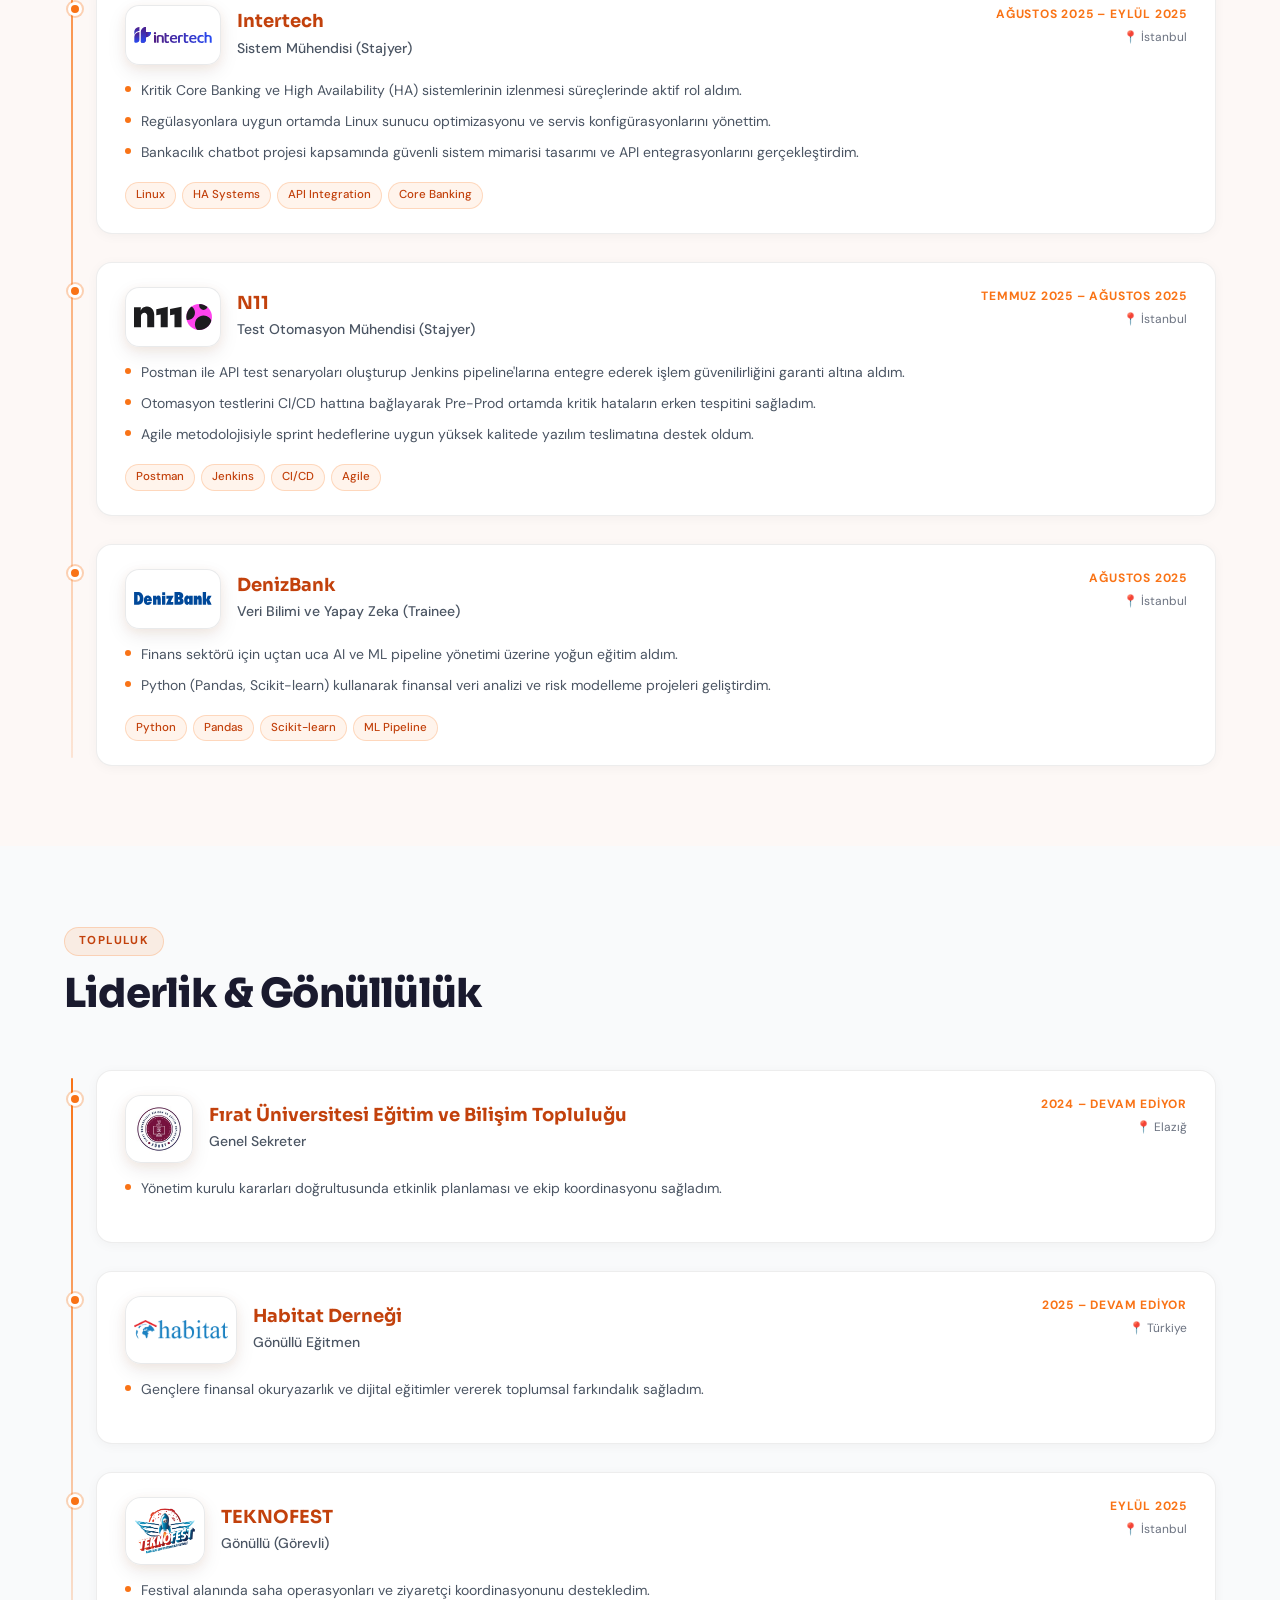
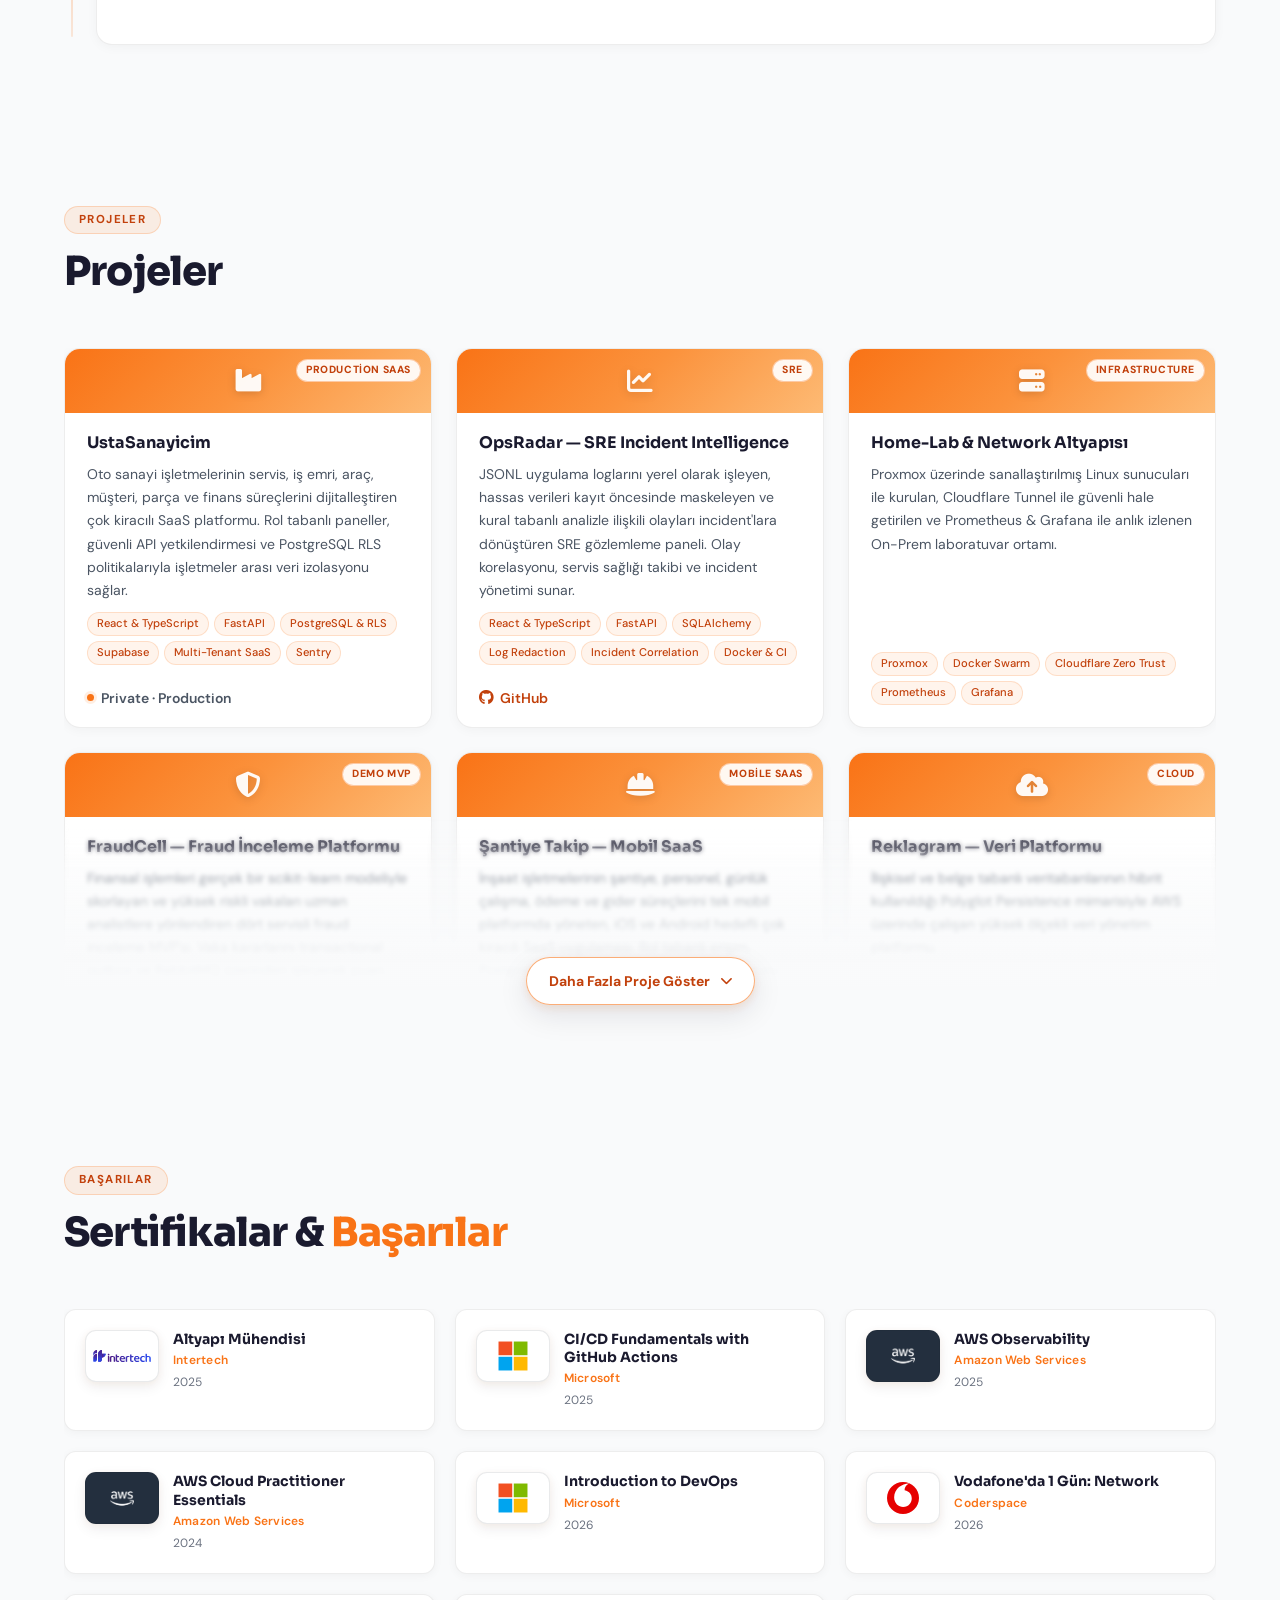
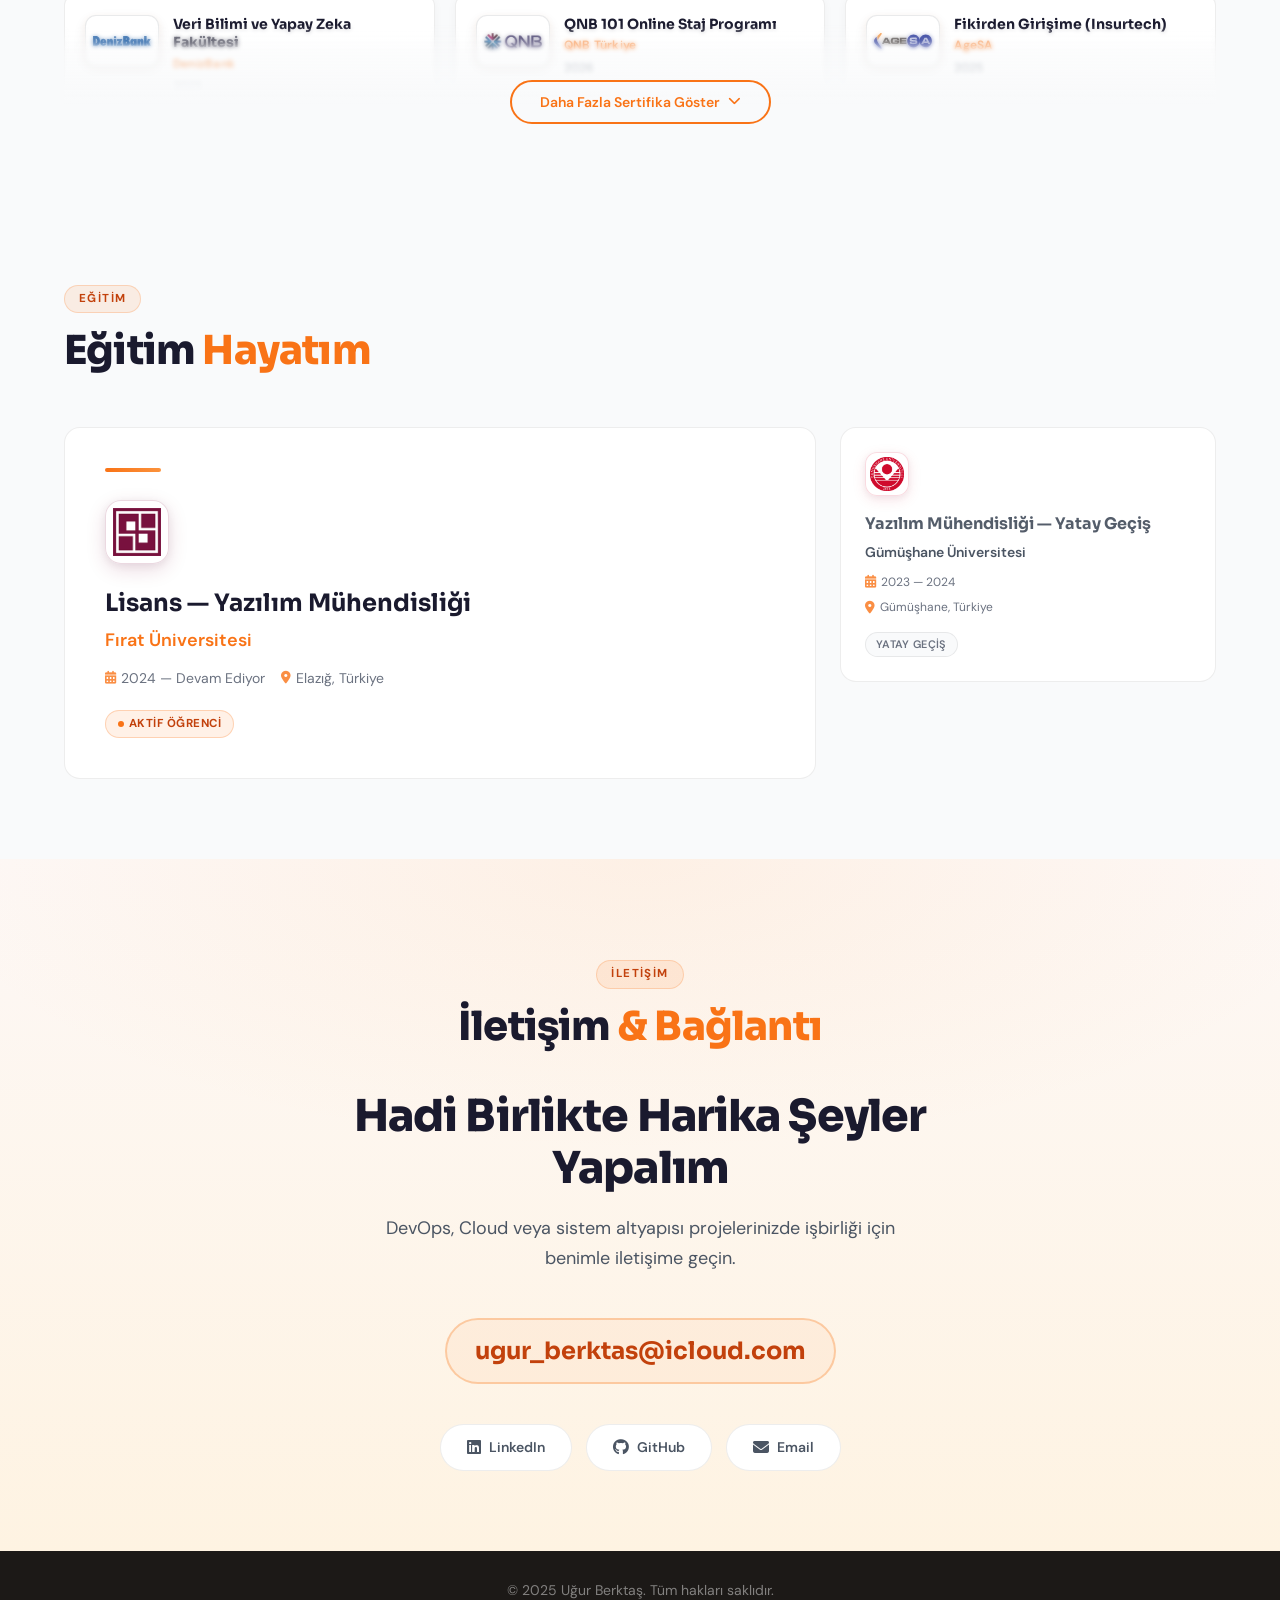
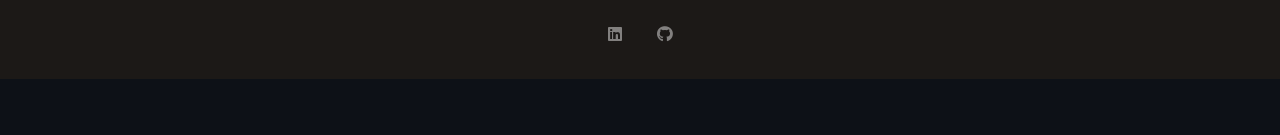
==== commit 04292e50: "feat: add logos to technical skill pills" ====
--- a/index.html
+++ b/index.html
@@ -29,7 +29,7 @@
   <link rel="stylesheet" href="assets/css/navbar.css" />
   <link rel="stylesheet" href="assets/css/terminal-overlay.css" />
   <link rel="stylesheet" href="assets/css/hero.css" />
-  <link rel="stylesheet" href="assets/css/about.css?v=20261108-1" />
+  <link rel="stylesheet" href="assets/css/about.css?v=20261108-2" />
   <link rel="stylesheet" href="assets/css/experience.css?v=20261108-2" />
   <link rel="stylesheet" href="assets/css/projects.css?v=20261108-3" />
   <link rel="stylesheet" href="assets/css/certificates.css?v=20261108-2" />
@@ -394,12 +394,12 @@
           <div class="skill-card-icon" aria-hidden="true">🐳</div>
           <span class="skill-card-title" lang="en" data-lang-key="skill-card-title-platform">Platform &amp; Containers</span>
           <div class="skill-card-tags">
-            <span class="skill-pill">Linux</span>
-            <span class="skill-pill">OpenShift</span>
-            <span class="skill-pill">Kubernetes</span>
-            <span class="skill-pill">Docker</span>
-            <span class="skill-pill">Docker Compose</span>
-            <span class="skill-pill">Docker Swarm</span>
+            <span class="skill-pill"><img class="skill-logo" src="assets/images/skills/linux.svg" alt="" width="15" height="15" loading="lazy" decoding="async" aria-hidden="true" />Linux</span>
+            <span class="skill-pill"><img class="skill-logo" src="assets/images/skills/redhatopenshift.svg" alt="" width="15" height="15" loading="lazy" decoding="async" aria-hidden="true" />OpenShift</span>
+            <span class="skill-pill"><img class="skill-logo" src="assets/images/skills/kubernetes.svg" alt="" width="15" height="15" loading="lazy" decoding="async" aria-hidden="true" />Kubernetes</span>
+            <span class="skill-pill"><img class="skill-logo" src="assets/images/skills/docker.svg" alt="" width="15" height="15" loading="lazy" decoding="async" aria-hidden="true" />Docker</span>
+            <span class="skill-pill"><img class="skill-logo" src="assets/images/skills/docker.svg" alt="" width="15" height="15" loading="lazy" decoding="async" aria-hidden="true" />Docker Compose</span>
+            <span class="skill-pill"><img class="skill-logo" src="assets/images/skills/docker.svg" alt="" width="15" height="15" loading="lazy" decoding="async" aria-hidden="true" />Docker Swarm</span>
           </div>
         </div>
 
@@ -408,14 +408,14 @@
           <div class="skill-card-icon" aria-hidden="true">🔁</div>
           <span class="skill-card-title" lang="en" data-lang-key="skill-card-title-cicd">CI/CD, GitOps &amp; Source Control</span>
           <div class="skill-card-tags">
-            <span class="skill-pill">CI/CD</span>
-            <span class="skill-pill">ArgoCD</span>
-            <span class="skill-pill">Jenkins</span>
-            <span class="skill-pill">JFrog Artifactory</span>
-            <span class="skill-pill">Git</span>
-            <span class="skill-pill">GitHub</span>
-            <span class="skill-pill">GitLab</span>
-            <span class="skill-pill">Bitbucket</span>
+            <span class="skill-pill"><i class="skill-logo-symbol fa-solid fa-code-branch" aria-hidden="true"></i>CI/CD</span>
+            <span class="skill-pill"><img class="skill-logo" src="assets/images/skills/argo.svg" alt="" width="15" height="15" loading="lazy" decoding="async" aria-hidden="true" />ArgoCD</span>
+            <span class="skill-pill"><img class="skill-logo" src="assets/images/skills/jenkins.svg" alt="" width="15" height="15" loading="lazy" decoding="async" aria-hidden="true" />Jenkins</span>
+            <span class="skill-pill"><img class="skill-logo" src="assets/images/skills/jfrog.svg" alt="" width="15" height="15" loading="lazy" decoding="async" aria-hidden="true" />JFrog Artifactory</span>
+            <span class="skill-pill"><img class="skill-logo" src="assets/images/skills/git.svg" alt="" width="15" height="15" loading="lazy" decoding="async" aria-hidden="true" />Git</span>
+            <span class="skill-pill"><img class="skill-logo" src="assets/images/skills/github.svg" alt="" width="15" height="15" loading="lazy" decoding="async" aria-hidden="true" />GitHub</span>
+            <span class="skill-pill"><img class="skill-logo" src="assets/images/skills/gitlab.svg" alt="" width="15" height="15" loading="lazy" decoding="async" aria-hidden="true" />GitLab</span>
+            <span class="skill-pill"><img class="skill-logo" src="assets/images/skills/bitbucket.svg" alt="" width="15" height="15" loading="lazy" decoding="async" aria-hidden="true" />Bitbucket</span>
           </div>
         </div>
 
@@ -424,14 +424,14 @@
           <div class="skill-card-icon" aria-hidden="true">☁️</div>
           <span class="skill-card-title" lang="en" data-lang-key="skill-card-title-cloud">Cloud, Infrastructure &amp; Monitoring</span>
           <div class="skill-card-tags">
-            <span class="skill-pill">AWS · EC2 &amp; S3</span>
-            <span class="skill-pill">Proxmox</span>
-            <span class="skill-pill">Nginx</span>
-            <span class="skill-pill">Cloudflare Zero Trust</span>
-            <span class="skill-pill">Prometheus</span>
-            <span class="skill-pill">Grafana</span>
-            <span class="skill-pill">Sentry</span>
-            <span class="skill-pill">Rootly</span>
+            <span class="skill-pill"><i class="skill-logo-symbol fa-brands fa-aws" aria-hidden="true"></i>AWS · EC2 &amp; S3</span>
+            <span class="skill-pill"><img class="skill-logo" src="assets/images/skills/proxmox.svg" alt="" width="15" height="15" loading="lazy" decoding="async" aria-hidden="true" />Proxmox</span>
+            <span class="skill-pill"><img class="skill-logo" src="assets/images/skills/nginx.svg" alt="" width="15" height="15" loading="lazy" decoding="async" aria-hidden="true" />Nginx</span>
+            <span class="skill-pill"><img class="skill-logo" src="assets/images/skills/cloudflare.svg" alt="" width="15" height="15" loading="lazy" decoding="async" aria-hidden="true" />Cloudflare Zero Trust</span>
+            <span class="skill-pill"><img class="skill-logo" src="assets/images/skills/prometheus.svg" alt="" width="15" height="15" loading="lazy" decoding="async" aria-hidden="true" />Prometheus</span>
+            <span class="skill-pill"><img class="skill-logo" src="assets/images/skills/grafana.svg" alt="" width="15" height="15" loading="lazy" decoding="async" aria-hidden="true" />Grafana</span>
+            <span class="skill-pill"><img class="skill-logo" src="assets/images/skills/sentry.svg" alt="" width="15" height="15" loading="lazy" decoding="async" aria-hidden="true" />Sentry</span>
+            <span class="skill-pill"><img class="skill-logo skill-logo-rootly" src="assets/images/skills/rootly.svg" alt="" width="15" height="15" loading="lazy" decoding="async" aria-hidden="true" />Rootly</span>
           </div>
         </div>
 
@@ -440,15 +440,15 @@
           <div class="skill-card-icon" aria-hidden="true">🐍</div>
           <span class="skill-card-title" lang="en" data-lang-key="skill-card-title-backend">Backend, Data &amp; Application Development</span>
           <div class="skill-card-tags">
-            <span class="skill-pill">Python</span>
-            <span class="skill-pill">FastAPI</span>
-            <span class="skill-pill">Expo</span>
-            <span class="skill-pill">Supabase</span>
-            <span class="skill-pill">PostgreSQL &amp; RLS</span>
-            <span class="skill-pill">SQL Server</span>
-            <span class="skill-pill">RabbitMQ</span>
-            <span class="skill-pill">Postman</span>
-            <span class="skill-pill">REST APIs</span>
+            <span class="skill-pill"><img class="skill-logo" src="assets/images/skills/python.svg" alt="" width="15" height="15" loading="lazy" decoding="async" aria-hidden="true" />Python</span>
+            <span class="skill-pill"><img class="skill-logo" src="assets/images/skills/fastapi.svg" alt="" width="15" height="15" loading="lazy" decoding="async" aria-hidden="true" />FastAPI</span>
+            <span class="skill-pill"><img class="skill-logo" src="assets/images/skills/expo.svg" alt="" width="15" height="15" loading="lazy" decoding="async" aria-hidden="true" />Expo</span>
+            <span class="skill-pill"><img class="skill-logo" src="assets/images/skills/supabase.svg" alt="" width="15" height="15" loading="lazy" decoding="async" aria-hidden="true" />Supabase</span>
+            <span class="skill-pill"><img class="skill-logo" src="assets/images/skills/postgresql.svg" alt="" width="15" height="15" loading="lazy" decoding="async" aria-hidden="true" />PostgreSQL &amp; RLS</span>
+            <span class="skill-pill"><i class="skill-logo-symbol fa-solid fa-database" aria-hidden="true"></i>SQL Server</span>
+            <span class="skill-pill"><img class="skill-logo" src="assets/images/skills/rabbitmq.svg" alt="" width="15" height="15" loading="lazy" decoding="async" aria-hidden="true" />RabbitMQ</span>
+            <span class="skill-pill"><img class="skill-logo" src="assets/images/skills/postman.svg" alt="" width="15" height="15" loading="lazy" decoding="async" aria-hidden="true" />Postman</span>
+            <span class="skill-pill"><i class="skill-logo-symbol fa-solid fa-code" aria-hidden="true"></i>REST APIs</span>
           </div>
         </div>
 
--- a/assets/css/about.css
+++ b/assets/css/about.css
@@ -255,6 +255,9 @@
 }
 
 .skill-pill {
+  display: inline-flex;
+  align-items: center;
+  gap: 7px;
   font-family: var(--font-body);
   font-size: 0.78rem;
   font-weight: 500;
@@ -270,6 +273,31 @@
     transform var(--transition-fast);
 }
 
+.skill-logo,
+.skill-logo-symbol {
+  width: 15px;
+  height: 15px;
+  flex: 0 0 15px;
+}
+
+.skill-logo {
+  display: block;
+  object-fit: contain;
+}
+
+.skill-logo-symbol {
+  display: inline-flex;
+  align-items: center;
+  justify-content: center;
+  color: var(--orange);
+  font-size: 0.78rem;
+  line-height: 1;
+}
+
+.skill-logo-rootly {
+  filter: invert(48%) sepia(96%) saturate(2787%) hue-rotate(351deg) brightness(103%) contrast(95%);
+}
+
 .skill-pill:hover {
   background: rgba(249, 115, 22, 0.08);
   color: var(--orange-dark);
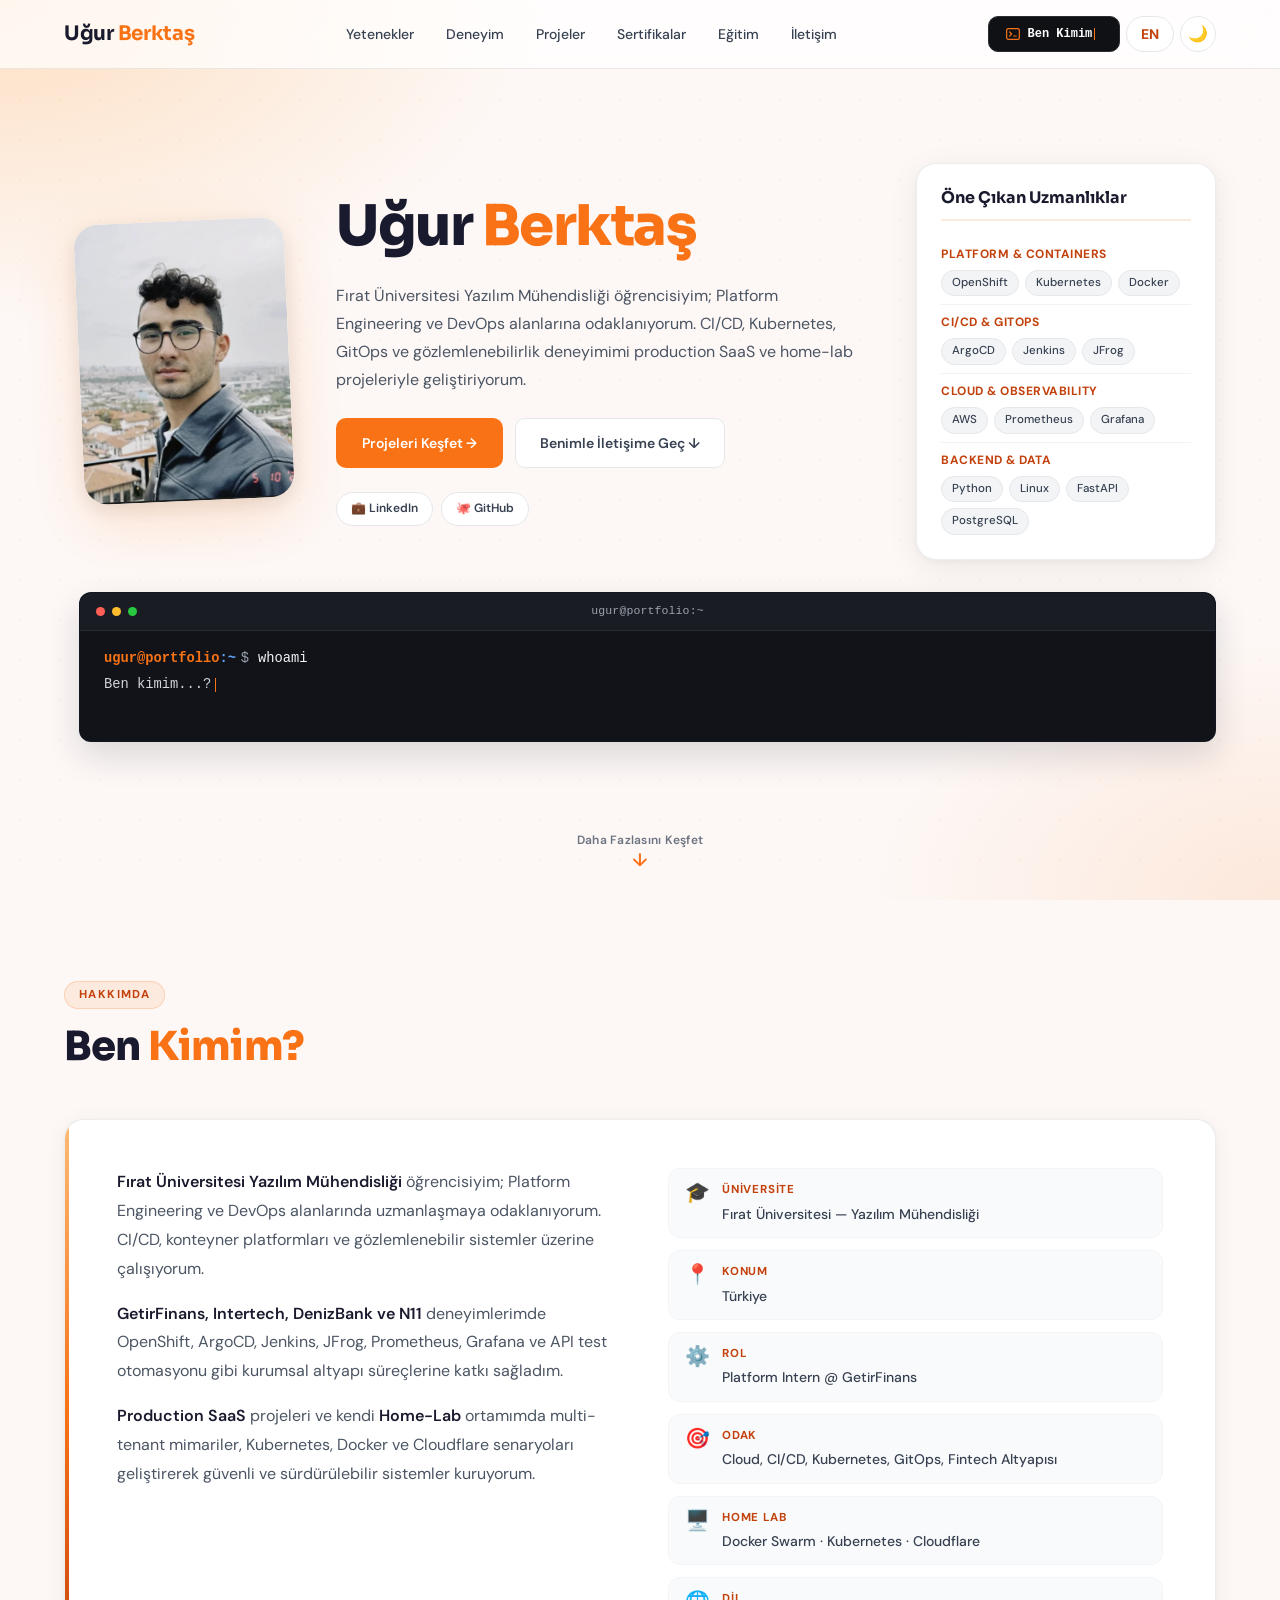
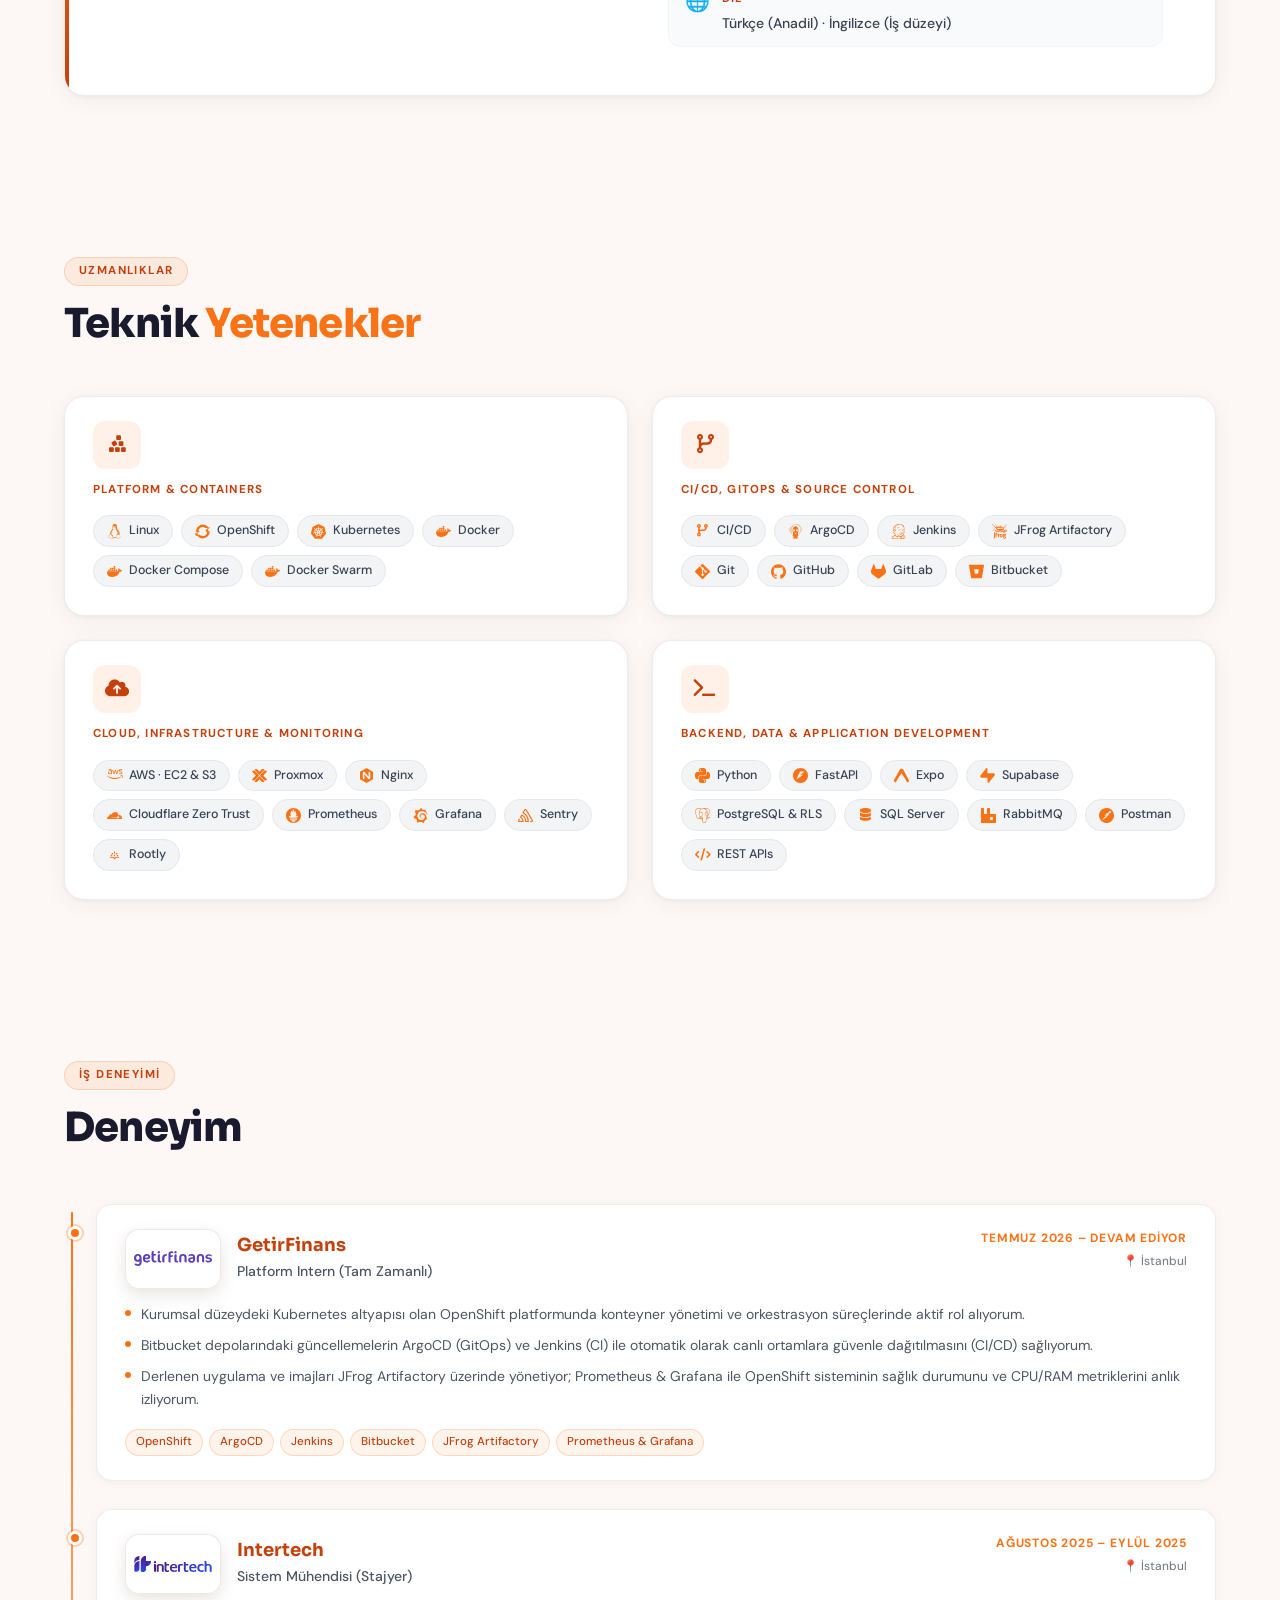
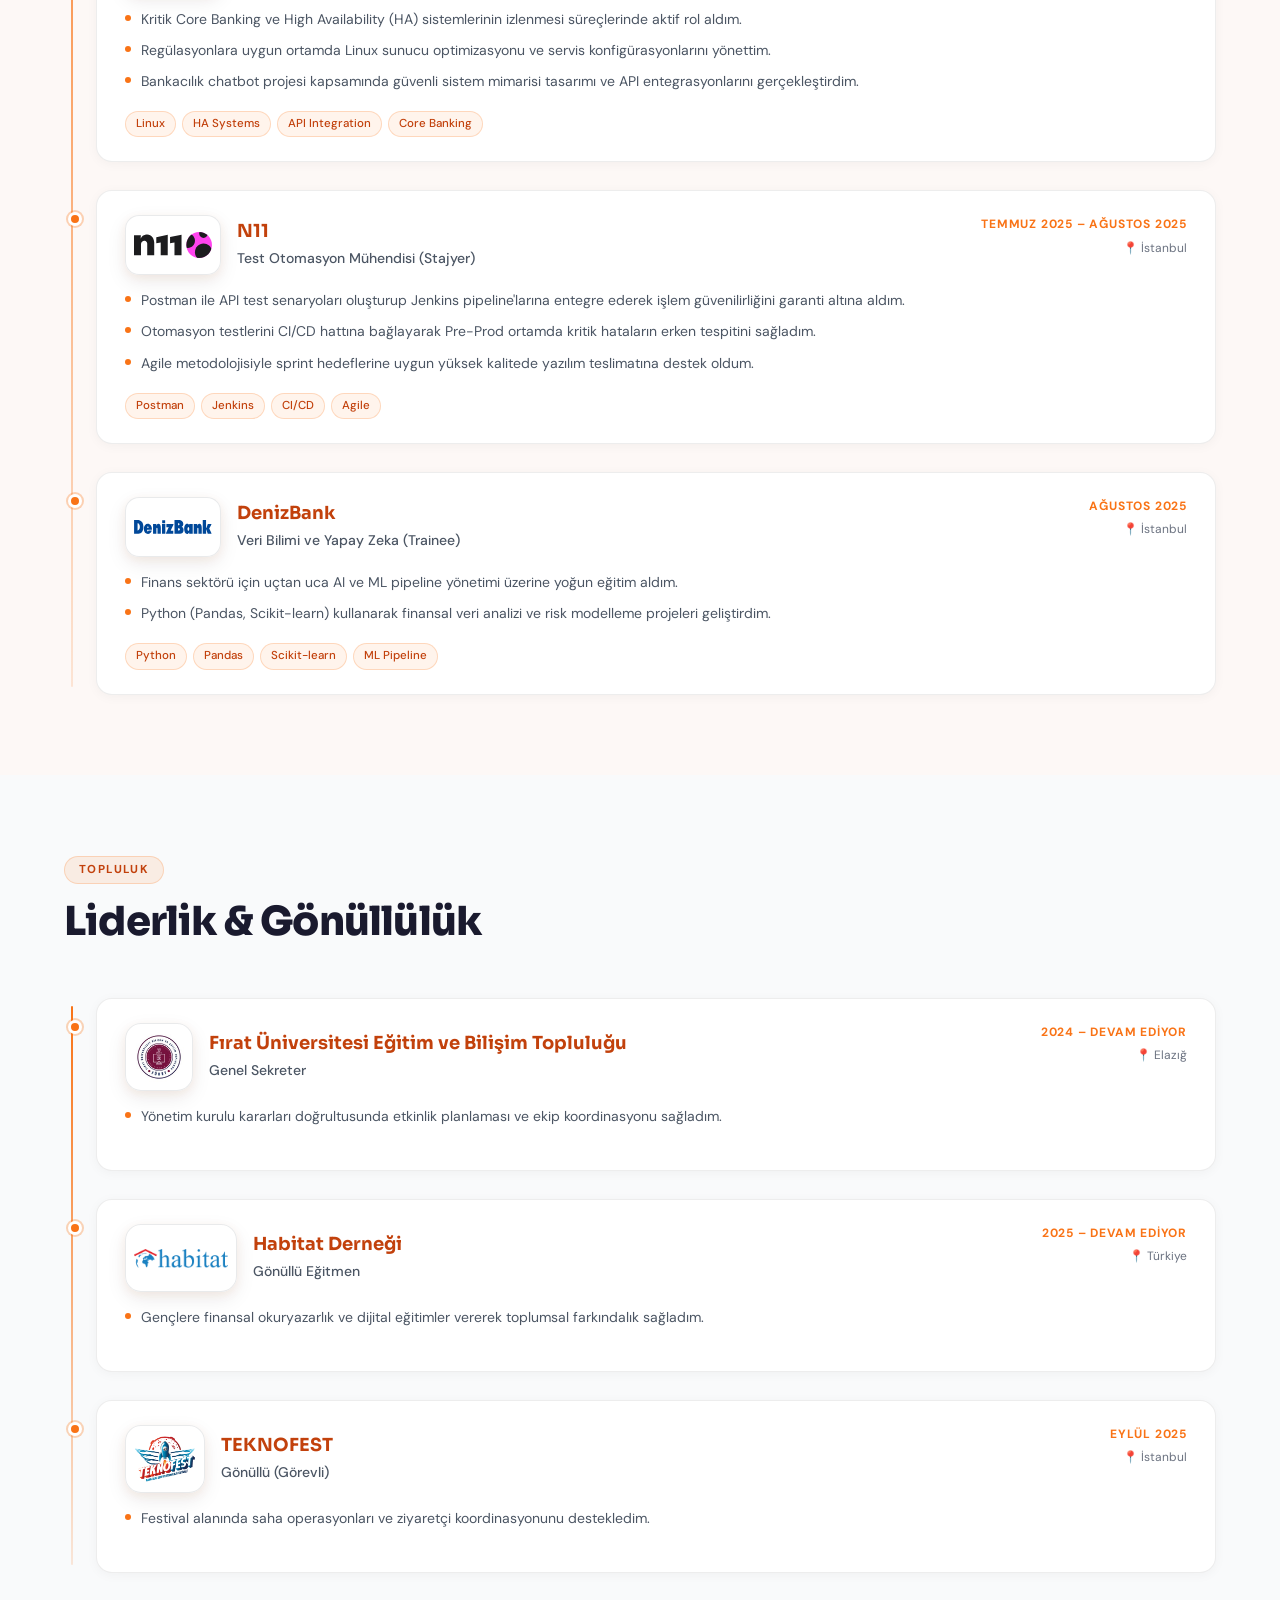
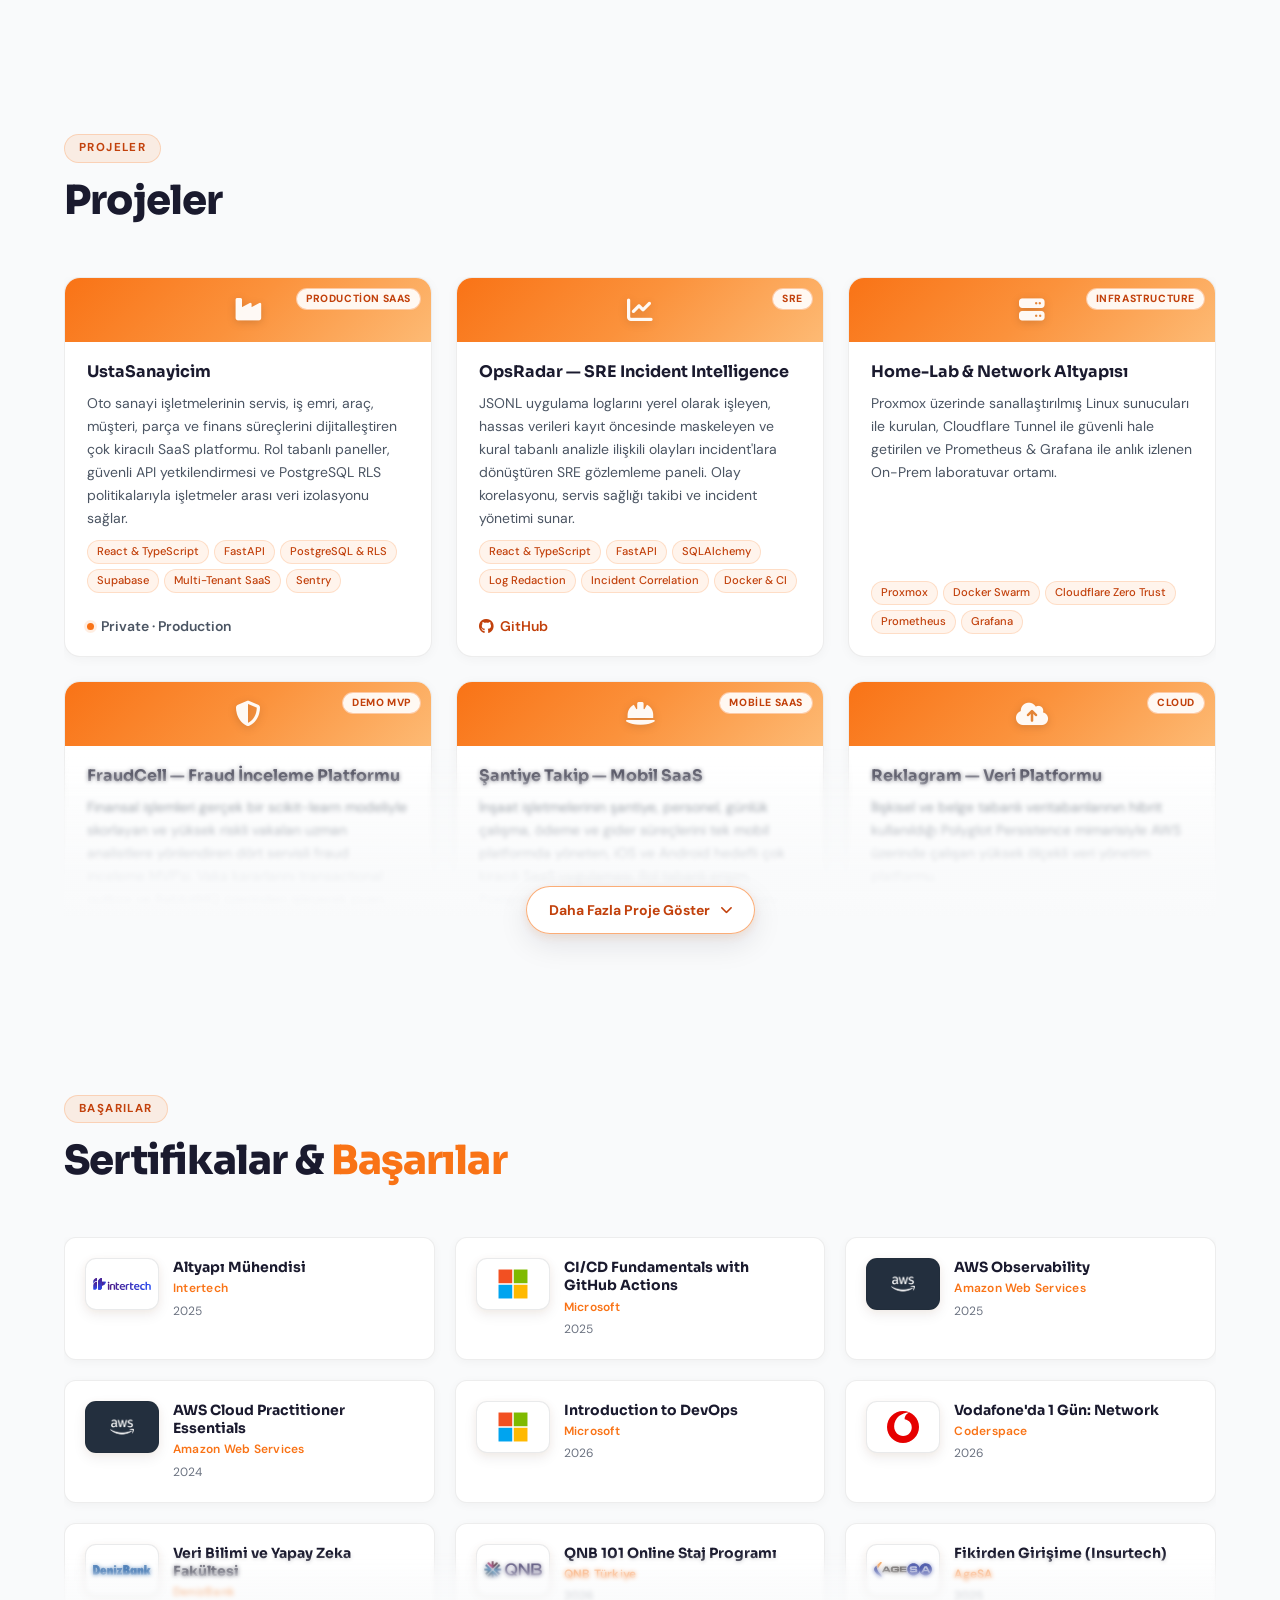
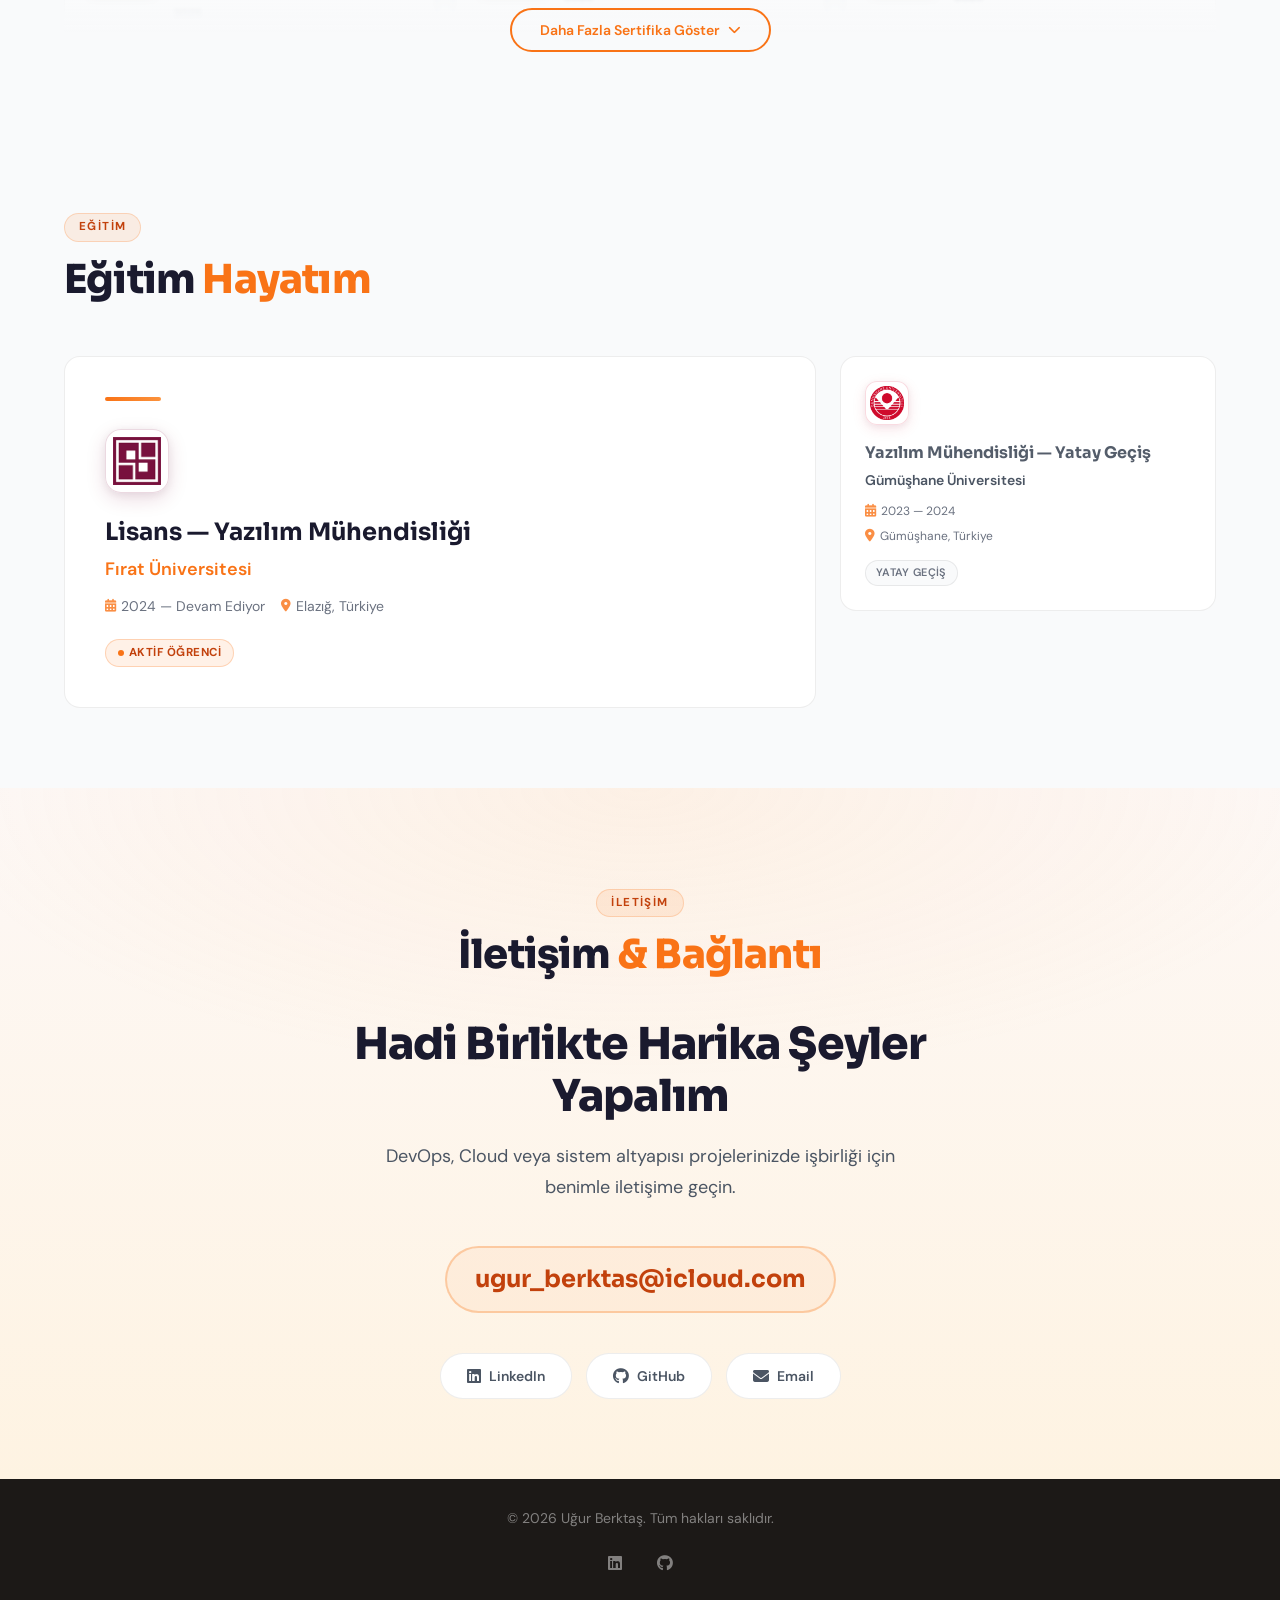
==== commit 4aaeaff1: "feat: polish portfolio quality and accessibility" ====
--- a/index.html
+++ b/index.html
@@ -3,9 +3,58 @@
 <head>
   <meta charset="UTF-8" />
   <meta name="viewport" content="width=device-width, initial-scale=1.0" />
-  <meta name="description" content="Uğur Berktaş — DevOps Mühendisi kişisel portföy web sitesi. CI/CD, Kubernetes, Terraform ve Cloud altyapısı konularında deneyimli." />
-  <title>Uğur Berktaş | DevOps Engineer</title>
+  <meta name="description" content="Uğur Berktaş — Platform Engineering ve DevOps odaklı Yazılım Mühendisliği öğrencisi. CI/CD, Kubernetes, GitOps, bulut altyapısı ve gözlemlenebilirlik projeleri." />
+  <meta name="theme-color" content="#f97316" />
+  <link rel="canonical" href="https://ugurberktas.com/" />
+
+  <meta property="og:type" content="profile" />
+  <meta property="og:locale" content="tr_TR" />
+  <meta property="og:site_name" content="Uğur Berktaş" />
+  <meta property="og:title" content="Uğur Berktaş | Platform Engineering &amp; DevOps" />
+  <meta property="og:description" content="CI/CD, Kubernetes, GitOps, bulut altyapısı ve gözlemlenebilirlik odaklı proje ve deneyimler." />
+  <meta property="og:url" content="https://ugurberktas.com/" />
+  <meta property="og:image" content="https://ugurberktas.com/assets/images/social-preview.jpg" />
+  <meta property="og:image:width" content="1200" />
+  <meta property="og:image:height" content="630" />
+  <meta property="og:image:alt" content="Uğur Berktaş — Platform Engineering ve DevOps" />
+
+  <meta name="twitter:card" content="summary_large_image" />
+  <meta name="twitter:title" content="Uğur Berktaş | Platform Engineering &amp; DevOps" />
+  <meta name="twitter:description" content="CI/CD, Kubernetes, GitOps, bulut altyapısı ve gözlemlenebilirlik odaklı proje ve deneyimler." />
+  <meta name="twitter:image" content="https://ugurberktas.com/assets/images/social-preview.jpg" />
+  <meta name="twitter:image:alt" content="Uğur Berktaş — Platform Engineering ve DevOps" />
+
+  <title>Uğur Berktaş | Platform Engineering &amp; DevOps</title>
   <link rel="icon" type="image/x-icon" href="favicon.ico" />
+  <link rel="preload" href="assets/images/profile.webp" as="image" type="image/webp" fetchpriority="high" />
+
+  <script type="application/ld+json">
+    {
+      "@context": "https://schema.org",
+      "@type": "Person",
+      "name": "Uğur Berktaş",
+      "url": "https://ugurberktas.com/",
+      "image": "https://ugurberktas.com/assets/images/profile.webp",
+      "jobTitle": "Platform Engineering ve DevOps odaklı Yazılım Mühendisliği öğrencisi",
+      "affiliation": {
+        "@type": "CollegeOrUniversity",
+        "name": "Fırat Üniversitesi"
+      },
+      "knowsAbout": [
+        "Platform Engineering",
+        "DevOps",
+        "CI/CD",
+        "Kubernetes",
+        "GitOps",
+        "Cloud Infrastructure",
+        "Observability"
+      ],
+      "sameAs": [
+        "https://github.com/ugurberktas",
+        "https://linkedin.com/in/ugurberktas"
+      ]
+    }
+  </script>
 
   <!-- ── Google Fonts ── -->
   <link rel="preconnect" href="https://fonts.googleapis.com" />
@@ -26,10 +75,10 @@
 
   <!-- ── Stylesheets ── -->
   <link rel="stylesheet" href="assets/css/main.css" />
-  <link rel="stylesheet" href="assets/css/navbar.css" />
+  <link rel="stylesheet" href="assets/css/navbar.css?v=20261108-1" />
   <link rel="stylesheet" href="assets/css/terminal-overlay.css" />
-  <link rel="stylesheet" href="assets/css/hero.css" />
-  <link rel="stylesheet" href="assets/css/about.css?v=20261108-2" />
+  <link rel="stylesheet" href="assets/css/hero.css?v=20261108-1" />
+  <link rel="stylesheet" href="assets/css/about.css?v=20261108-3" />
   <link rel="stylesheet" href="assets/css/experience.css?v=20261108-2" />
   <link rel="stylesheet" href="assets/css/projects.css?v=20261108-3" />
   <link rel="stylesheet" href="assets/css/certificates.css?v=20261108-2" />
@@ -47,7 +96,7 @@
 
       <!-- Desktop links -->
       <ul class="nav-links" id="nav-links-desktop" role="list">
-        <li><a href="#" class="active" id="nav-link-home" data-lang-key="nav-home">Ana Sayfa</a></li>
+        <li><a href="#yetenekler" id="nav-link-skills" data-lang-key="nav-skills">Yetenekler</a></li>
         <li><a href="#deneyim" id="nav-link-experience" data-lang-key="nav-experience">Deneyim</a></li>
         <li><a href="#projeler" id="nav-link-projects" data-lang-key="nav-projects">Projeler</a></li>
         <li><a href="#sertifikalar" id="nav-link-certificates" data-lang-key="nav-certificates">Sertifikalar</a></li>
@@ -95,8 +144,8 @@
     </nav>
 
     <!-- Mobile drawer -->
-    <div class="nav-mobile" id="nav-mobile" role="navigation" aria-label="Mobil navigasyon">
-      <a href="#" class="active" id="nav-mobile-home" data-lang-key="nav-home">Ana Sayfa</a>
+    <div class="nav-mobile" id="nav-mobile" role="navigation" aria-label="Mobil navigasyon" aria-hidden="true" inert>
+      <a href="#yetenekler" id="nav-mobile-skills" data-lang-key="nav-skills">Yetenekler</a>
       <a href="#deneyim" id="nav-mobile-experience" data-lang-key="nav-experience">Deneyim</a>
       <a href="#projeler" id="nav-mobile-projects" data-lang-key="nav-projects">Projeler</a>
       <a href="#sertifikalar" id="nav-mobile-certificates" data-lang-key="nav-certificates">Sertifikalar</a>
@@ -188,13 +237,20 @@
         <!-- LEFT — Photo -->
         <div class="hero-photo-wrapper">
           <div class="hero-photo-card" id="hero-photo-card">
-            <img
-              src="assets/images/profile.jpg"
-              alt="Uğur Berktaş profil fotoğrafı"
-              class="hero-photo-img"
-              id="hero-profile-img"
-              onerror="this.style.display='none'; this.nextElementSibling.style.display='flex';"
-            />
+            <picture>
+              <source srcset="assets/images/profile.webp" type="image/webp" />
+              <img
+                src="assets/images/profile.jpg"
+                alt="Uğur Berktaş profil fotoğrafı"
+                class="hero-photo-img"
+                id="hero-profile-img"
+                width="620"
+                height="624"
+                fetchpriority="high"
+                decoding="async"
+                onerror="this.closest('picture').style.display='none'; this.closest('picture').nextElementSibling.style.display='flex';"
+              />
+            </picture>
             <div class="hero-photo-placeholder" aria-label="Uğur Berktaş profil fotoğrafı" style="display:none;">
               <span class="hero-photo-initials">UB</span>
               <span class="hero-photo-label">DevOps Engineer</span>
@@ -209,9 +265,9 @@
           </h1>
 
           <p class="hero-desc" id="hero-desc" data-lang-key="hero-desc">
-            Fırat Üniversitesi Yazılım Mühendisliği öğrencisi ve Junior DevOps Engineer adayıyım.
-            GetirFinans, Intertech, DenizBank ve N11 gibi sektör liderlerinde edindiğim deneyimlerle fintech
-            ekosisteminin altyapısını şekillendirmek için yolculuktayım.
+            Fırat Üniversitesi Yazılım Mühendisliği öğrencisiyim; Platform Engineering ve DevOps alanlarına
+            odaklanıyorum. CI/CD, Kubernetes, GitOps ve gözlemlenebilirlik deneyimimi production SaaS ve
+            home-lab projeleriyle geliştiriyorum.
           </p>
 
           <div class="hero-buttons" id="hero-buttons">
@@ -230,25 +286,28 @@
           <div class="hero-skills-card" id="hero-skills-card">
             <h2 class="skills-card-title" data-lang-key="skills-card-title">Öne Çıkan Uzmanlıklar</h2>
 
-            <div class="skill-row" id="skill-devops">
-              <span class="skill-row-label" data-lang-key="skill-row-devops">DEVOPS &amp; ALTYAPI</span>
+            <div class="skill-row" id="skill-platform">
+              <span class="skill-row-label" data-lang-key="skill-row-platform">PLATFORM &amp; CONTAINERS</span>
               <div class="skill-row-tags">
                 <span class="skill-tag">OpenShift</span>
                 <span class="skill-tag">Kubernetes</span>
                 <span class="skill-tag">Docker</span>
+              </div>
+            </div>
+
+            <div class="skill-row" id="skill-cicd">
+              <span class="skill-row-label" data-lang-key="skill-row-cicd">CI/CD &amp; GITOPS</span>
+              <div class="skill-row-tags">
                 <span class="skill-tag">ArgoCD</span>
                 <span class="skill-tag">Jenkins</span>
-                <span class="skill-tag">CI/CD</span>
-                <span class="skill-tag">Proxmox</span>
-                <span class="skill-tag">Nginx</span>
+                <span class="skill-tag">JFrog</span>
               </div>
             </div>
 
             <div class="skill-row" id="skill-cloud">
-              <span class="skill-row-label" data-lang-key="skill-row-cloud">CLOUD &amp; NETWORK</span>
+              <span class="skill-row-label" data-lang-key="skill-row-cloud">CLOUD &amp; OBSERVABILITY</span>
               <div class="skill-row-tags">
                 <span class="skill-tag">AWS</span>
-                <span class="skill-tag">Cloudflare</span>
                 <span class="skill-tag">Prometheus</span>
                 <span class="skill-tag">Grafana</span>
               </div>
@@ -391,7 +450,7 @@
 
         <!-- Card 1: Platform & Containers -->
         <div class="skill-card reveal reveal-delay-1" id="skill-card-platform">
-          <div class="skill-card-icon" aria-hidden="true">🐳</div>
+          <div class="skill-card-icon" aria-hidden="true"><i class="fa-solid fa-cubes-stacked"></i></div>
           <span class="skill-card-title" lang="en" data-lang-key="skill-card-title-platform">Platform &amp; Containers</span>
           <div class="skill-card-tags">
             <span class="skill-pill"><img class="skill-logo" src="assets/images/skills/linux.svg" alt="" width="15" height="15" loading="lazy" decoding="async" aria-hidden="true" />Linux</span>
@@ -405,7 +464,7 @@
 
         <!-- Card 2: CI/CD, GitOps & Source Control -->
         <div class="skill-card reveal reveal-delay-2" id="skill-card-cicd">
-          <div class="skill-card-icon" aria-hidden="true">🔁</div>
+          <div class="skill-card-icon" aria-hidden="true"><i class="fa-solid fa-code-branch"></i></div>
           <span class="skill-card-title" lang="en" data-lang-key="skill-card-title-cicd">CI/CD, GitOps &amp; Source Control</span>
           <div class="skill-card-tags">
             <span class="skill-pill"><i class="skill-logo-symbol fa-solid fa-code-branch" aria-hidden="true"></i>CI/CD</span>
@@ -421,7 +480,7 @@
 
         <!-- Card 3: Cloud, Infrastructure & Monitoring -->
         <div class="skill-card reveal reveal-delay-1" id="skill-card-cloud">
-          <div class="skill-card-icon" aria-hidden="true">☁️</div>
+          <div class="skill-card-icon" aria-hidden="true"><i class="fa-solid fa-cloud-arrow-up"></i></div>
           <span class="skill-card-title" lang="en" data-lang-key="skill-card-title-cloud">Cloud, Infrastructure &amp; Monitoring</span>
           <div class="skill-card-tags">
             <span class="skill-pill"><i class="skill-logo-symbol fa-brands fa-aws" aria-hidden="true"></i>AWS · EC2 &amp; S3</span>
@@ -437,7 +496,7 @@
 
         <!-- Card 4: Backend, Data & Application Development -->
         <div class="skill-card reveal reveal-delay-2" id="skill-card-backend">
-          <div class="skill-card-icon" aria-hidden="true">🐍</div>
+          <div class="skill-card-icon" aria-hidden="true"><i class="fa-solid fa-terminal"></i></div>
           <span class="skill-card-title" lang="en" data-lang-key="skill-card-title-backend">Backend, Data &amp; Application Development</span>
           <div class="skill-card-tags">
             <span class="skill-pill"><img class="skill-logo" src="assets/images/skills/python.svg" alt="" width="15" height="15" loading="lazy" decoding="async" aria-hidden="true" />Python</span>
@@ -1276,7 +1335,7 @@
   <footer id="footer" role="contentinfo">
     <div class="footer-inner">
       <span class="footer-copy" id="footer-copy" data-lang-key="footer-copy">
-        © 2025 Uğur Berktaş. Tüm hakları saklıdır.
+        © 2026 Uğur Berktaş. Tüm hakları saklıdır.
       </span>
       <div class="footer-socials" aria-label="Sosyal bağlantılar">
         <a
@@ -1304,14 +1363,14 @@
   </footer>
 
   <!-- ── Scripts ── -->
-  <script src="assets/js/navbar.js"></script>
+  <script src="assets/js/navbar.js?v=20261108-1"></script>
   <script src="assets/js/animations.js"></script>
-  <script src="assets/js/lang.js"></script>
-  <script src="assets/js/nav-terminal.js"></script>
+  <script src="assets/js/lang.js?v=20261108-1"></script>
+  <script src="assets/js/nav-terminal.js?v=20261108-1"></script>
   <script src="assets/js/terminal-sequence.js"></script>
   <script src="assets/js/projects.js?v=20261108-1"></script>
   <script src="assets/js/certificates.js?v=20261108-1"></script>
-  <script src="assets/js/main.js"></script>
+  <script src="assets/js/main.js?v=20261108-1"></script>
 
 </body>
 </html>
--- a/assets/css/navbar.css
+++ b/assets/css/navbar.css
@@ -213,8 +213,8 @@
   justify-content: center;
   align-items: center;
   gap: 5px;
-  width: 40px;
-  height: 40px;
+  width: 44px;
+  height: 44px;
   border-radius: var(--radius-md);
   background: transparent;
   border: none;
--- a/assets/css/hero.css
+++ b/assets/css/hero.css
@@ -95,6 +95,12 @@
   display: block;
 }
 
+.hero-photo-card picture {
+  display: block;
+  width: 100%;
+  height: 100%;
+}
+
 .hero-photo-initials {
   font-family: var(--font-heading);
   font-size: 4rem;
@@ -302,7 +308,7 @@
   display: flex;
   flex-direction: column;
   gap: 6px;
-  padding: var(--space-3) 0;
+  padding: var(--space-2) 0;
   border-bottom: 1px solid rgba(0, 0, 0, 0.05);
 }
 
--- a/assets/css/about.css
+++ b/assets/css/about.css
@@ -232,8 +232,13 @@
   display: flex;
   align-items: center;
   justify-content: center;
-  font-size: 1.4rem;
+  font-size: 1.2rem;
+  color: var(--orange-dark);
   flex-shrink: 0;
+}
+
+.skill-card-icon i {
+  line-height: 1;
 }
 
 /* category title */
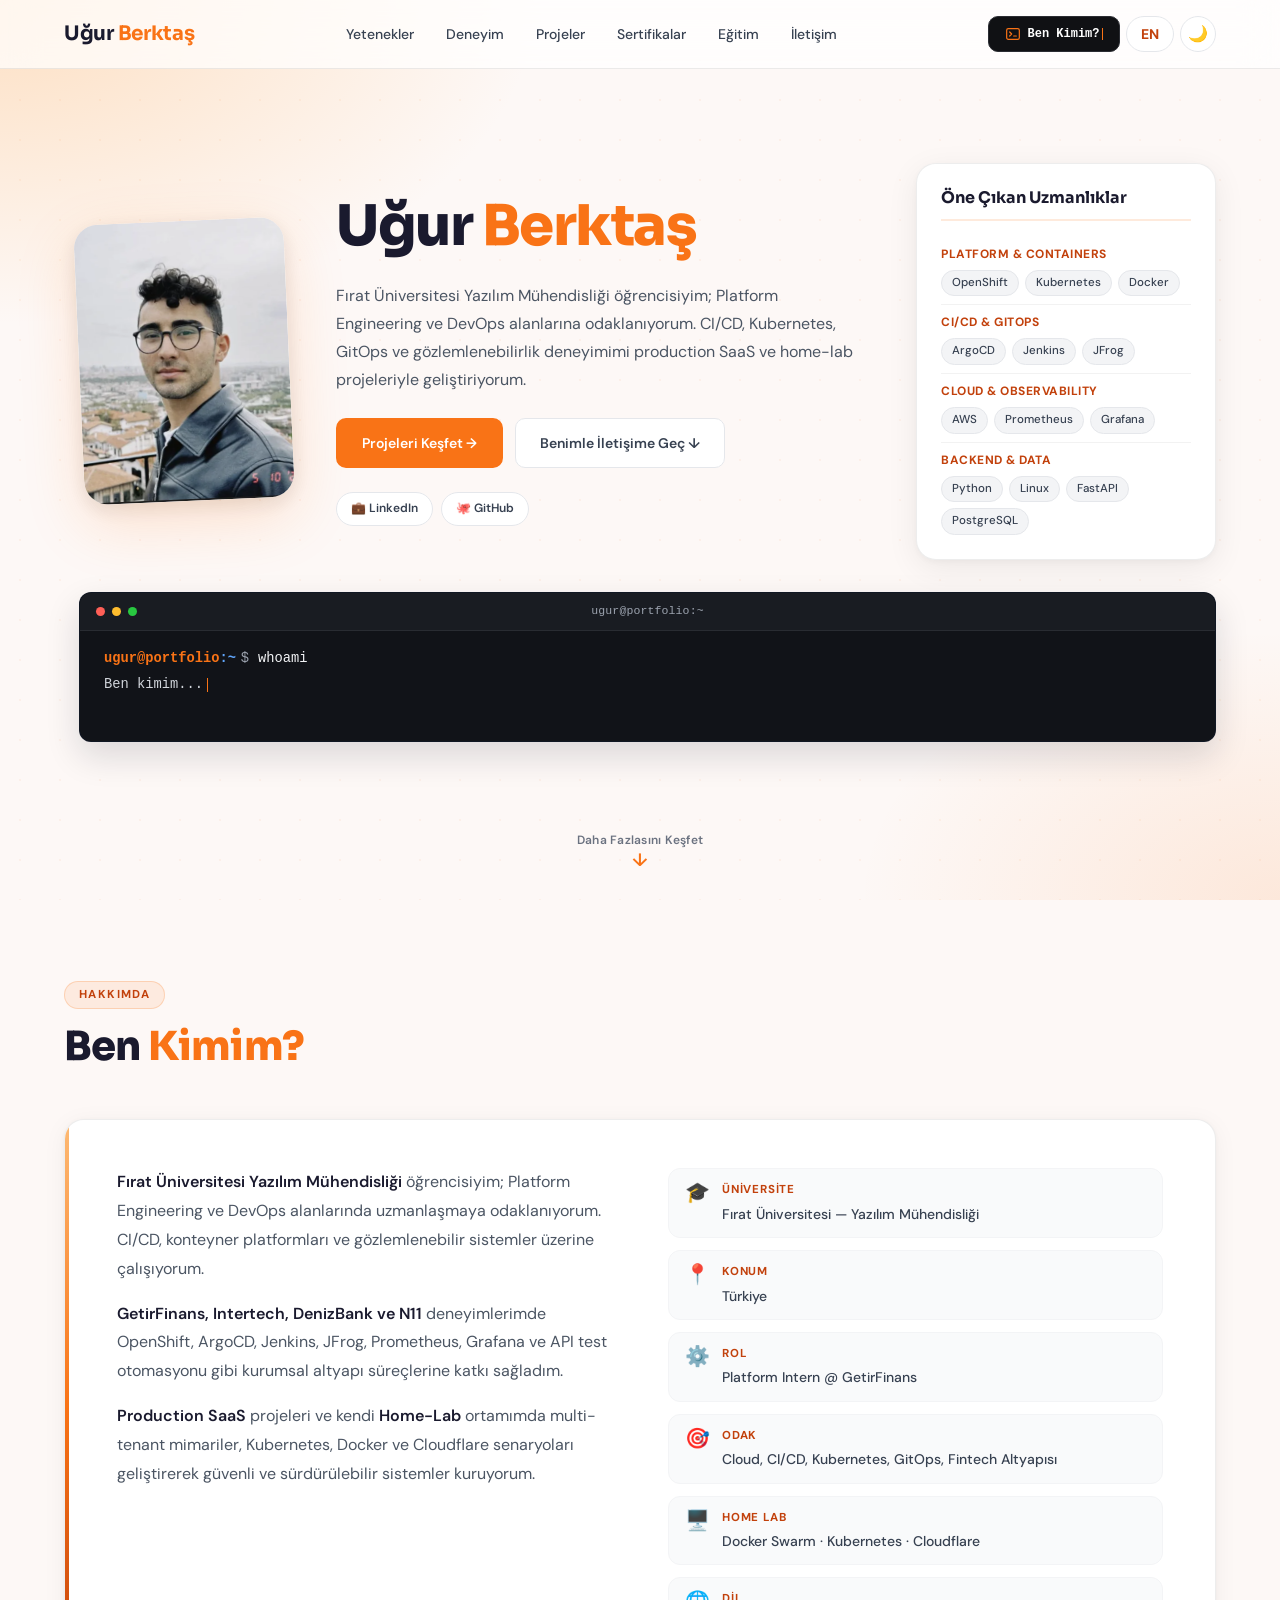
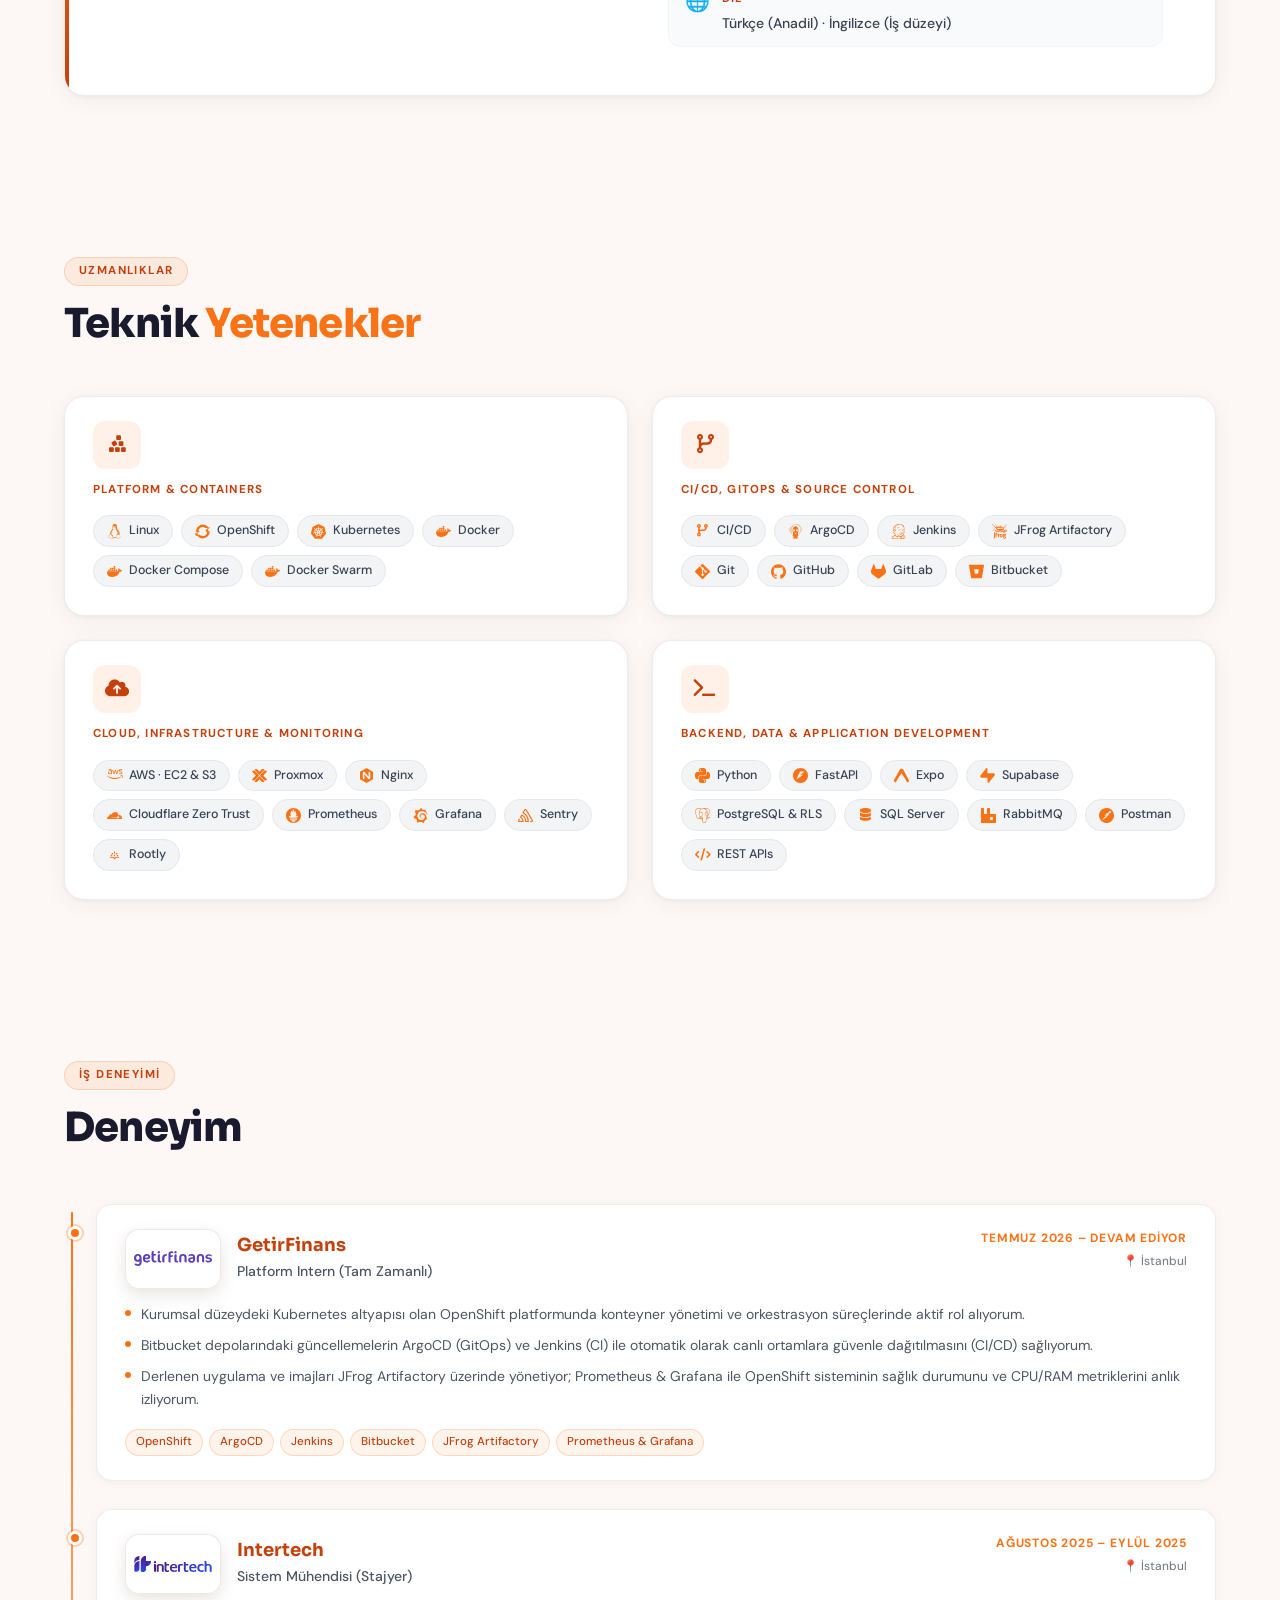
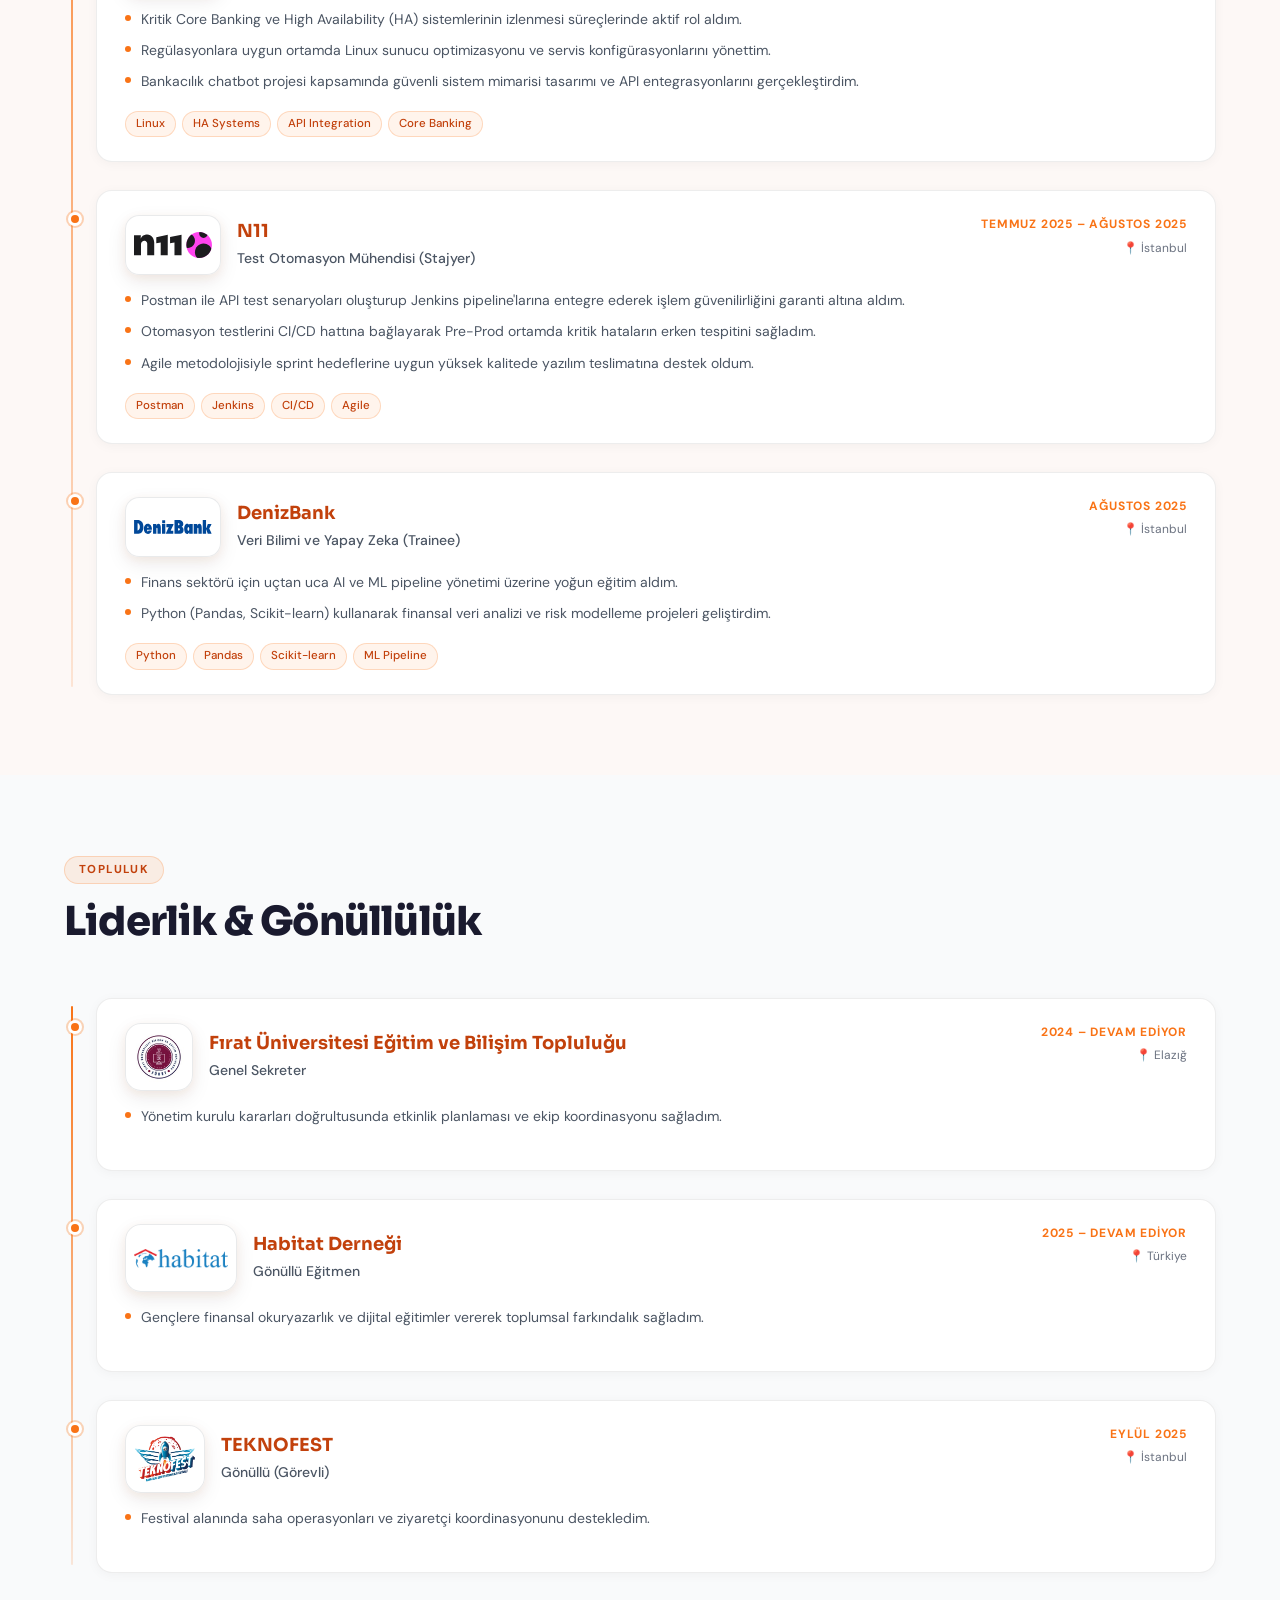
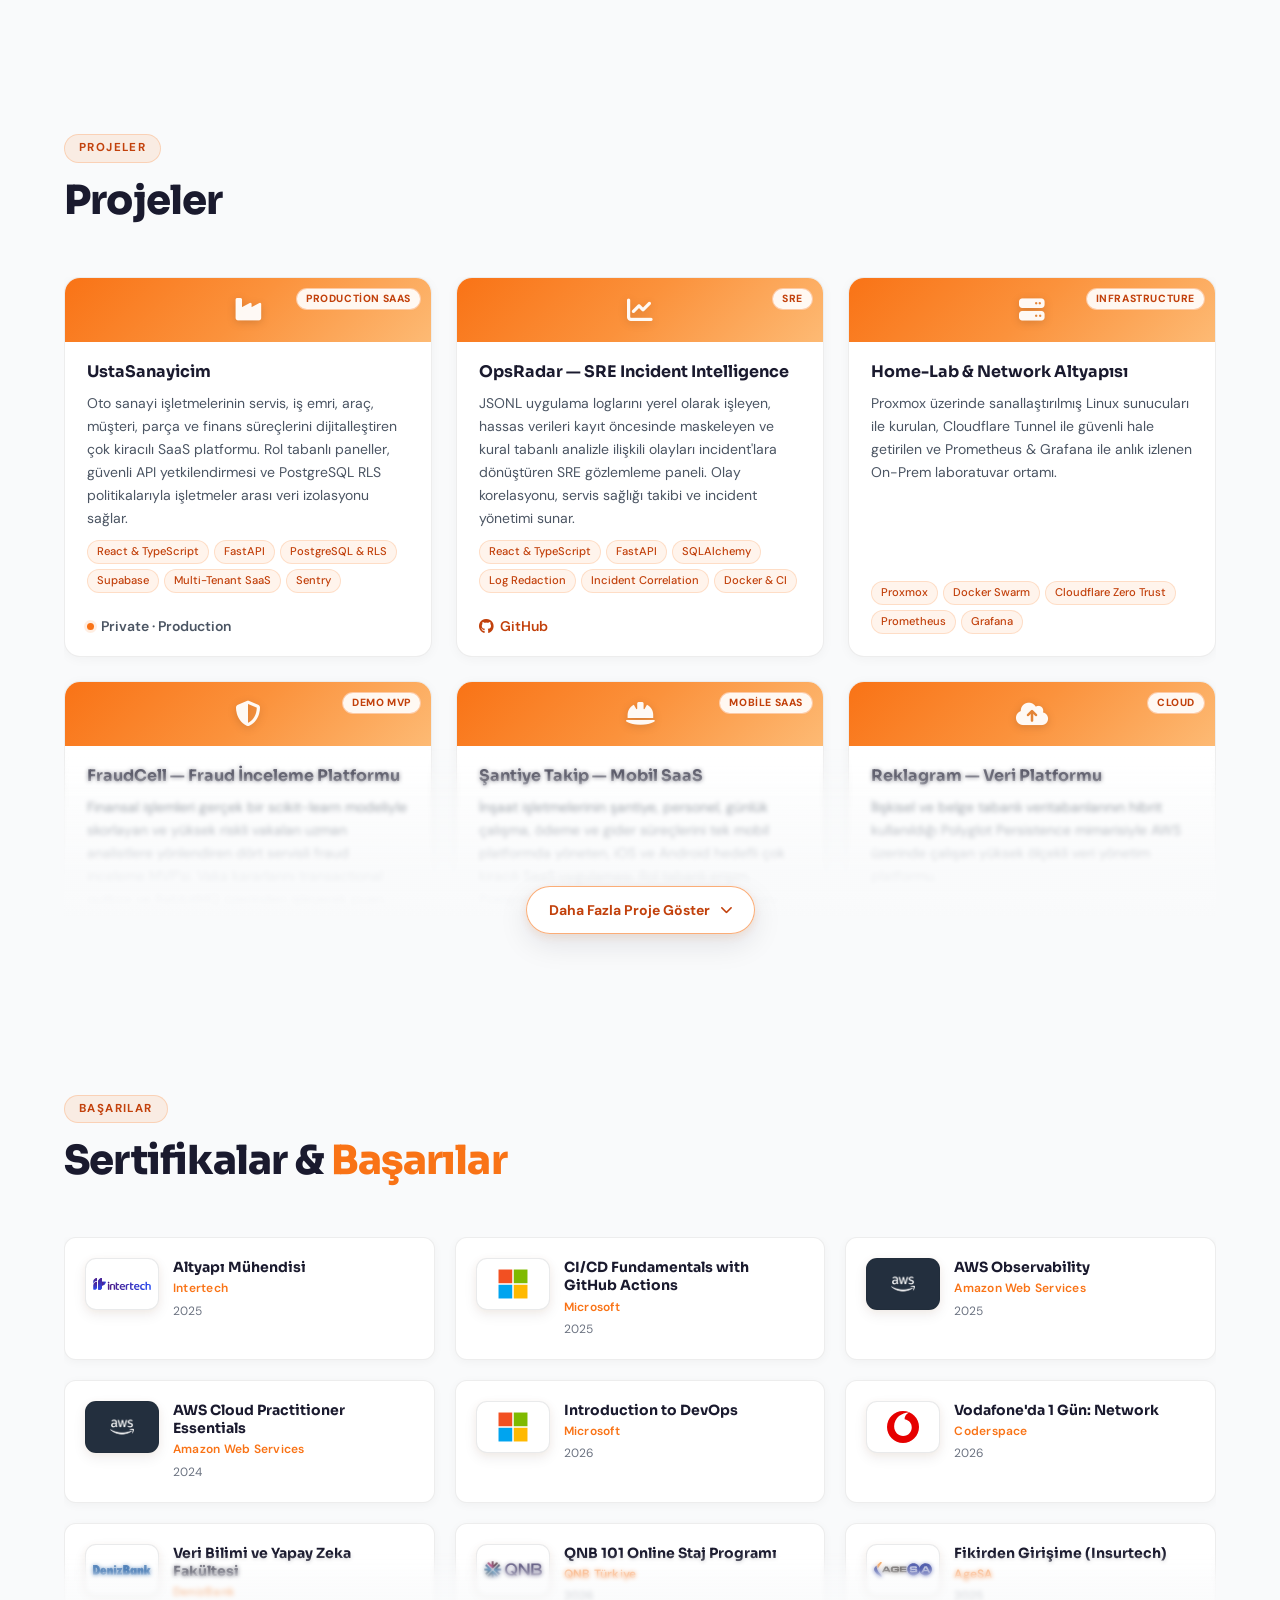
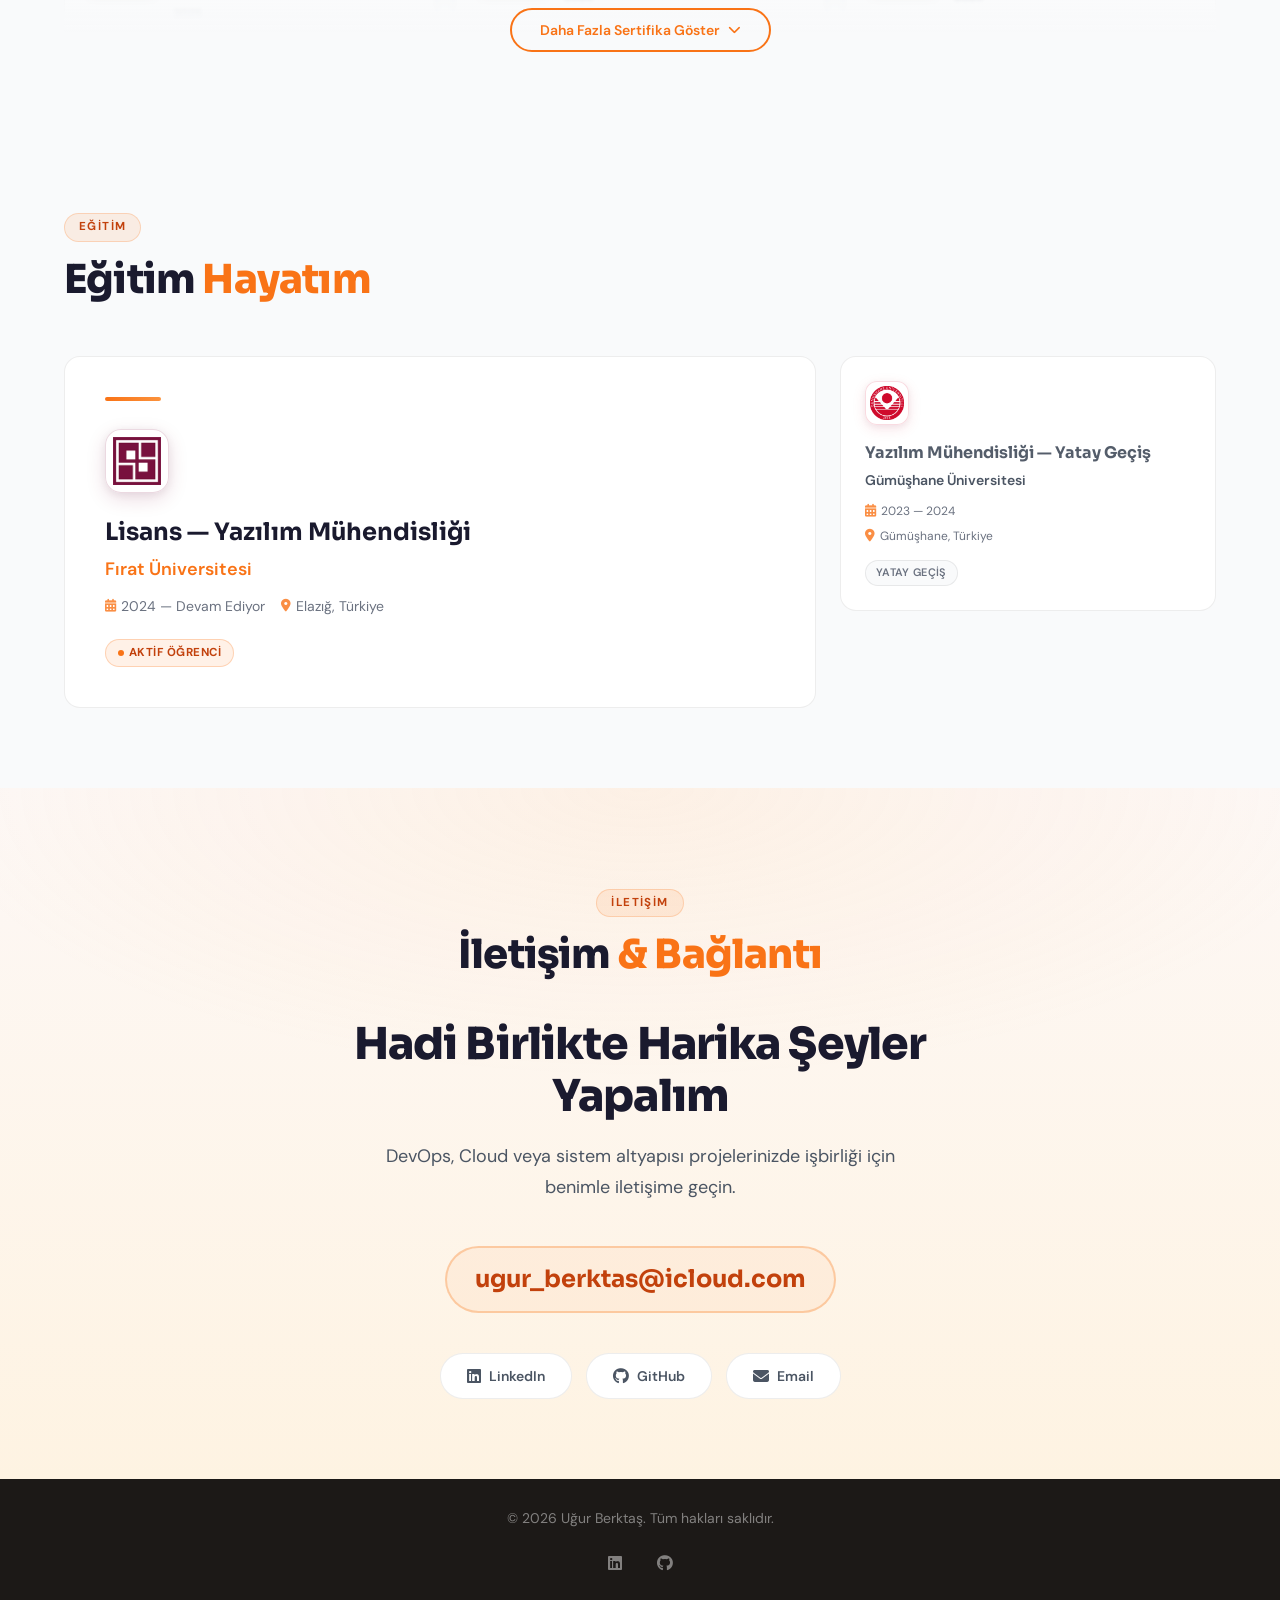
==== commit 8d0102c6: "feat: restyle cinematic terminal as macOS shell" ====
--- a/index.html
+++ b/index.html
@@ -76,7 +76,7 @@
   <!-- ── Stylesheets ── -->
   <link rel="stylesheet" href="assets/css/main.css" />
   <link rel="stylesheet" href="assets/css/navbar.css?v=20261108-1" />
-  <link rel="stylesheet" href="assets/css/terminal-overlay.css" />
+  <link rel="stylesheet" href="assets/css/terminal-overlay.css?v=20261109-1" />
   <link rel="stylesheet" href="assets/css/hero.css?v=20261108-1" />
   <link rel="stylesheet" href="assets/css/about.css?v=20261108-3" />
   <link rel="stylesheet" href="assets/css/experience.css?v=20261108-2" />
@@ -187,41 +187,31 @@
 
     <div class="terminal-overlay-shell">
       <div class="terminal-overlay-header">
-        <div class="terminal-overlay-identity" aria-hidden="true">
-          <svg class="terminal-overlay-icon" viewBox="0 0 24 24">
-            <rect x="2.5" y="4" width="19" height="16" rx="2.5"></rect>
-            <path d="m7 9 3 3-3 3"></path>
-            <path d="M13 15h4"></path>
-          </svg>
-          <span>ugur@portfolio:~</span>
-        </div>
-
-        <div class="terminal-overlay-controls">
+        <div class="terminal-window-controls">
           <button
             type="button"
-            class="terminal-sound-toggle"
-            id="terminal-sound-toggle"
-            aria-pressed="true"
+            class="terminal-window-control terminal-window-close"
+            id="terminal-overlay-close"
           >
-            <svg class="terminal-sound-icon" viewBox="0 0 24 24" aria-hidden="true">
-              <path d="M11 5 6.5 9H3v6h3.5l4.5 4z"></path>
-              <path d="M15 9.5a4 4 0 0 1 0 5"></path>
-              <path d="M17.5 7a7.5 7.5 0 0 1 0 10"></path>
-            </svg>
-            <span id="terminal-sound-label">Ses: Açık</span>
+            <span class="sr-only" data-lang-key="terminal-overlay-close">Terminali kapat</span>
           </button>
-
-          <button
-            type="button"
-            class="terminal-overlay-close"
-            id="terminal-overlay-close"
-            data-lang-key="terminal-overlay-close"
-          >[ESC / Kapat]</button>
-        </div>
+          <span class="terminal-window-control terminal-window-minimize" aria-hidden="true"></span>
+          <span class="terminal-window-control terminal-window-expand" aria-hidden="true"></span>
+        </div>
+
+        <div class="terminal-overlay-identity" aria-hidden="true">
+          <span>ugur — zsh — 80×24</span>
+        </div>
+
+        <div class="terminal-overlay-header-spacer" aria-hidden="true"></div>
       </div>
 
       <div class="terminal-overlay-body" aria-live="off">
         <div class="terminal-sequence-stage" aria-hidden="true">
+          <div class="terminal-session-intro">
+            <span class="terminal-session-login">Last login: today on ttys001</span>
+            <span class="terminal-session-prompt"><strong>ugur@portfolio</strong> ~ %</span>
+          </div>
           <div class="terminal-sequence-editor" id="terminal-sequence-editor"></div>
         </div>
         <p class="sr-only" id="terminal-sequence-accessible">const identity = { name: "Uğur Berktaş", role: "Platform Mühendisi", focus: "Altyapı", status: "İnşa ediliyor..." };</p>
@@ -1365,9 +1355,9 @@
   <!-- ── Scripts ── -->
   <script src="assets/js/navbar.js?v=20261108-1"></script>
   <script src="assets/js/animations.js"></script>
-  <script src="assets/js/lang.js?v=20261108-1"></script>
+  <script src="assets/js/lang.js?v=20261109-1"></script>
   <script src="assets/js/nav-terminal.js?v=20261108-1"></script>
-  <script src="assets/js/terminal-sequence.js"></script>
+  <script src="assets/js/terminal-sequence.js?v=20261109-1"></script>
   <script src="assets/js/projects.js?v=20261108-1"></script>
   <script src="assets/js/certificates.js?v=20261108-1"></script>
   <script src="assets/js/main.js?v=20261108-1"></script>
--- a/assets/css/terminal-overlay.css
+++ b/assets/css/terminal-overlay.css
@@ -1,5 +1,5 @@
 /* =============================================
-   TERMINAL-OVERLAY.CSS — Fullscreen terminal shell
+   TERMINAL-OVERLAY.CSS — macOS-inspired terminal
    ============================================= */
 
 body.terminal-overlay-open {
@@ -22,13 +22,15 @@
   min-height: 100vh;
   min-height: 100dvh;
   padding:
-    max(clamp(16px, 3vw, 42px), env(safe-area-inset-top, 0px))
-    max(clamp(16px, 3vw, 42px), env(safe-area-inset-right, 0px))
-    max(clamp(16px, 3vw, 42px), env(safe-area-inset-bottom, 0px))
-    max(clamp(16px, 3vw, 42px), env(safe-area-inset-left, 0px));
-  color: #f5f7fa;
-  background: #050505;
-  font-family: "SFMono-Regular", Consolas, "Liberation Mono", monospace;
+    max(clamp(18px, 3vw, 38px), env(safe-area-inset-top, 0px))
+    max(clamp(18px, 3vw, 38px), env(safe-area-inset-right, 0px))
+    max(clamp(18px, 3vw, 38px), env(safe-area-inset-bottom, 0px))
+    max(clamp(18px, 3vw, 38px), env(safe-area-inset-left, 0px));
+  color: #f2f2f2;
+  background:
+    radial-gradient(circle at 15% 5%, rgba(249, 115, 22, 0.08), transparent 30%),
+    #050505;
+  font-family: "SFMono-Regular", "SF Mono", Menlo, Monaco, Consolas, "Liberation Mono", monospace;
   opacity: 0.22;
   transform: translate3d(var(--terminal-origin-x, 50vw), var(--terminal-origin-y, 50vh), 0)
     scale(var(--terminal-origin-scale-x, 0.08), var(--terminal-origin-scale-y, 0.05));
@@ -57,12 +59,14 @@
   flex-direction: column;
   width: 100%;
   height: 100%;
-  min-height: calc(100dvh - clamp(32px, 6vw, 84px));
+  min-height: calc(100dvh - clamp(36px, 6vw, 76px));
   overflow: hidden;
-  background: #0b0c0f;
-  border: 1px solid #262930;
-  border-radius: 14px;
-  box-shadow: 0 24px 80px rgba(0, 0, 0, 0.55);
+  background: #0b0b0b;
+  border: 1px solid rgba(255, 255, 255, 0.18);
+  border-radius: 12px;
+  box-shadow:
+    0 32px 100px rgba(0, 0, 0, 0.72),
+    0 8px 26px rgba(0, 0, 0, 0.52);
   opacity: 0;
   transform: scale(0.985);
   will-change: transform, opacity;
@@ -82,161 +86,187 @@
 }
 
 .terminal-overlay-header {
+  display: grid;
+  grid-template-columns: minmax(84px, 1fr) auto minmax(84px, 1fr);
+  align-items: center;
+  min-height: 46px;
+  padding: 0 14px;
+  background: linear-gradient(180deg, #3a3a3a 0%, #2a2a2a 100%);
+  border-bottom: 1px solid #171717;
+  box-shadow: inset 0 1px 0 rgba(255, 255, 255, 0.16);
+  user-select: none;
+}
+
+.terminal-window-controls {
   display: flex;
   align-items: center;
-  justify-content: space-between;
-  gap: 20px;
-  min-height: 58px;
-  padding: 12px clamp(14px, 2vw, 24px);
-  background: #101114;
-  border-bottom: 1px solid #252830;
+  justify-self: start;
+  gap: 8px;
+}
+
+.terminal-window-control {
+  position: relative;
+  display: block;
+  flex: 0 0 auto;
+  width: 13px;
+  height: 13px;
+  padding: 0;
+  border: 0;
+  border-radius: 50%;
+  box-shadow:
+    inset 0 0 0 0.5px rgba(0, 0, 0, 0.34),
+    0 0 0 0.5px rgba(0, 0, 0, 0.12);
+}
+
+.terminal-window-close {
+  width: 28px;
+  height: 28px;
+  margin: -7.5px;
+  background: transparent;
+  box-shadow: none;
+  cursor: pointer;
+}
+
+.terminal-window-close::before {
+  content: "";
+  position: absolute;
+  top: 50%;
+  left: 50%;
+  width: 13px;
+  height: 13px;
+  border-radius: 50%;
+  background: #ff5f57;
+  box-shadow:
+    inset 0 0 0 0.5px rgba(0, 0, 0, 0.34),
+    0 0 0 0.5px rgba(0, 0, 0, 0.12);
+  transform: translate(-50%, -50%);
+}
+
+.terminal-window-minimize {
+  background: #febc2e;
+}
+
+.terminal-window-expand {
+  background: #28c840;
+}
+
+.terminal-window-close::after {
+  content: "×";
+  position: absolute;
+  inset: 0;
+  display: grid;
+  place-items: center;
+  color: rgba(91, 0, 0, 0.72);
+  font-family: Arial, sans-serif;
+  font-size: 10px;
+  font-weight: 700;
+  line-height: 1;
+  opacity: 0;
+  transition: opacity 120ms ease;
+}
+
+.terminal-window-controls:hover .terminal-window-close::after,
+.terminal-window-close:focus-visible::after {
+  opacity: 1;
+}
+
+.terminal-window-close:focus-visible {
+  outline: 2px solid #ffffff;
+  outline-offset: 4px;
 }
 
 .terminal-overlay-identity {
-  display: inline-flex;
-  align-items: center;
-  gap: 10px;
-  min-width: 0;
-  color: #a8abb3;
-  font-size: clamp(0.74rem, 1.3vw, 0.86rem);
+  justify-self: center;
+  min-width: 0;
+  color: #dedede;
+  font-size: clamp(0.7rem, 1.1vw, 0.78rem);
+  font-weight: 500;
+  letter-spacing: -0.01em;
+  text-align: center;
   white-space: nowrap;
-}
-
-.terminal-overlay-controls {
-  display: flex;
-  align-items: center;
-  justify-content: flex-end;
-  gap: 8px;
-  min-width: 0;
-}
-
-.terminal-overlay-icon {
-  flex: 0 0 auto;
-  width: 17px;
-  height: 17px;
-  fill: none;
-  stroke: var(--orange);
-  stroke-width: 1.8;
-  stroke-linecap: round;
-  stroke-linejoin: round;
-}
-
-.terminal-overlay-close,
-.terminal-sound-toggle {
-  flex: 0 0 auto;
-  min-height: 36px;
-  padding: 7px 11px;
-  color: #d6d8de;
-  background: #17191e;
-  border: 1px solid #343740;
-  border-radius: 8px;
-  font-family: inherit;
-  font-size: clamp(0.68rem, 1.2vw, 0.78rem);
-  font-weight: 600;
-  letter-spacing: 0.01em;
-  transition: color var(--transition-fast), background var(--transition-fast), border-color var(--transition-fast);
-}
-
-.terminal-overlay-close:hover,
-.terminal-sound-toggle:hover {
-  color: #ffffff;
-  background: #202228;
-  border-color: rgba(249, 115, 22, 0.65);
-}
-
-.terminal-overlay-close:focus-visible,
-.terminal-sound-toggle:focus-visible {
-  outline: 2px solid var(--orange);
-  outline-offset: 3px;
-}
-
-.terminal-sound-toggle {
-  display: inline-flex;
-  align-items: center;
-  justify-content: center;
-  gap: 7px;
-  color: #d6d8de;
-}
-
-.terminal-sound-toggle[aria-pressed="false"] {
-  color: #8b8e96;
-}
-
-.terminal-sound-icon {
-  width: 15px;
-  height: 15px;
-  fill: none;
-  stroke: var(--orange);
-  stroke-width: 1.7;
-  stroke-linecap: round;
-  stroke-linejoin: round;
-}
-
-.terminal-sound-toggle[aria-pressed="false"] .terminal-sound-icon {
-  stroke: #777b84;
+  text-shadow: 0 1px 1px rgba(0, 0, 0, 0.72);
+}
+
+.terminal-overlay-header-spacer {
+  min-width: 84px;
 }
 
 .terminal-overlay-body {
   flex: 1;
-  padding: clamp(28px, 6vw, 72px) clamp(20px, 6vw, 86px);
+  padding: clamp(24px, 4vw, 48px) clamp(22px, 5vw, 68px);
   overflow: auto;
-  font-size: clamp(0.86rem, 1.6vw, 1rem);
-  line-height: 1.8;
+  background: #0b0b0b;
+  font-size: clamp(0.82rem, 1.45vw, 0.98rem);
+  line-height: 1.62;
 }
 
 .terminal-sequence-stage {
-  width: min(100%, 1100px);
-  margin-inline: auto;
+  width: 100%;
+  min-width: 0;
+}
+
+.terminal-session-intro {
+  display: flex;
+  flex-direction: column;
+  gap: 5px;
+  margin-bottom: 7px;
+  font-size: 0.92em;
+  line-height: 1.55;
+}
+
+.terminal-session-login {
+  color: #8f8f8f;
+}
+
+.terminal-session-prompt {
+  color: #f3f3f3;
+}
+
+.terminal-session-prompt strong {
+  color: #67d17a;
+  font-weight: 600;
 }
 
 .terminal-sequence-editor {
   width: 100%;
-  min-height: clamp(280px, 52vh, 520px);
-  padding: clamp(20px, 3.5vw, 42px) clamp(14px, 3vw, 36px);
-  overflow: hidden;
-  background: #08090b;
-  border: 1px solid #22252b;
-  border-radius: 10px;
-  box-shadow: inset 0 1px 0 rgba(255, 255, 255, 0.025);
-  font-size: clamp(0.78rem, 1.55vw, 1rem);
-  line-height: 1.75;
+  min-height: clamp(280px, 52vh, 540px);
+  padding: 0;
+  overflow: visible;
+  background: transparent;
+  border: 0;
+  border-radius: 0;
+  box-shadow: none;
+  font-size: inherit;
+  line-height: 1.68;
 }
 
 .terminal-sequence-line {
-  display: grid;
-  grid-template-columns: 2.2em minmax(0, 1fr);
-  column-gap: clamp(10px, 2vw, 20px);
-  min-width: 0;
-}
-
-.terminal-sequence-number {
-  color: #555963;
-  text-align: right;
-  user-select: none;
+  display: block;
+  min-width: 0;
 }
 
 .terminal-sequence-code {
   min-width: 0;
-  color: #f4f4f5;
+  color: #f2f2f2;
   white-space: pre-wrap;
   overflow-wrap: anywhere;
   word-break: break-word;
 }
 
-.terminal-token-keyword { color: #fb7185; }
-.terminal-token-property { color: #60a5fa; }
-.terminal-token-string { color: #fb923c; }
-.terminal-token-number { color: #f87171; }
-.terminal-token-comment { color: #737780; }
-.terminal-token-plain { color: #f4f4f5; }
+.terminal-token-keyword { color: #ff7b72; }
+.terminal-token-property { color: #79c0ff; }
+.terminal-token-string { color: #f2cc60; }
+.terminal-token-number { color: #d2a8ff; }
+.terminal-token-comment { color: #7d8590; }
+.terminal-token-plain { color: #f2f2f2; }
 
 .terminal-sequence-cursor {
   display: inline-block;
-  width: 1px;
-  height: 1.1em;
+  width: 0.58em;
+  height: 1.08em;
   margin-left: 2px;
   vertical-align: -0.16em;
-  background: var(--orange);
+  background: rgba(244, 244, 244, 0.92);
   animation: terminal-sequence-cursor-blink 760ms steps(1, end) infinite;
 }
 
@@ -252,13 +282,6 @@
 @keyframes terminal-sequence-cursor-blink {
   0%, 52% { opacity: 1; }
   53%, 100% { opacity: 0; }
-}
-
-@media (max-width: 960px) {
-  .terminal-overlay-close,
-  .terminal-sound-toggle {
-    min-height: 44px;
-  }
 }
 
 @media (max-width: 640px) {
@@ -278,56 +301,50 @@
   }
 
   .terminal-overlay-header {
-    min-height: 62px;
-    padding-inline: 16px;
-  }
-
-  .terminal-overlay-identity span {
-    max-width: 42vw;
+    grid-template-columns: minmax(72px, 1fr) auto minmax(72px, 1fr);
+    min-height: 50px;
+    padding-inline: 14px;
+  }
+
+  .terminal-window-control {
+    width: 14px;
+    height: 14px;
+  }
+
+  .terminal-window-close {
+    width: 44px;
+    height: 44px;
+    margin: -15px;
+  }
+
+  .terminal-window-close::before {
+    width: 14px;
+    height: 14px;
+  }
+
+  .terminal-overlay-identity {
+    max-width: 44vw;
     overflow: hidden;
     text-overflow: ellipsis;
   }
 
-  .terminal-overlay-controls {
-    gap: 6px;
-  }
-
-  .terminal-overlay-close,
-  .terminal-sound-toggle {
-    padding-inline: 9px;
-    font-size: 0.66rem;
+  .terminal-overlay-header-spacer {
+    min-width: 72px;
   }
 
   .terminal-overlay-body {
-    padding: 30px 14px;
+    padding: 24px 16px;
   }
 
   .terminal-sequence-editor {
     min-height: calc(100dvh - 128px);
-    padding: 24px 12px;
-    border-inline-width: 0;
-    border-radius: 0;
-  }
-
-  .terminal-sequence-line {
-    grid-template-columns: 1.7em minmax(0, 1fr);
-    column-gap: 9px;
-  }
-}
-
-@media (max-width: 440px) {
-  .terminal-overlay-identity span {
-    display: none;
   }
 }
 
 @media (prefers-reduced-motion: reduce) {
   .terminal-overlay,
-  .terminal-overlay-shell {
-    transition: none;
-  }
-
-  .terminal-overlay-close {
+  .terminal-overlay-shell,
+  .terminal-window-close::after {
     transition: none;
   }
 
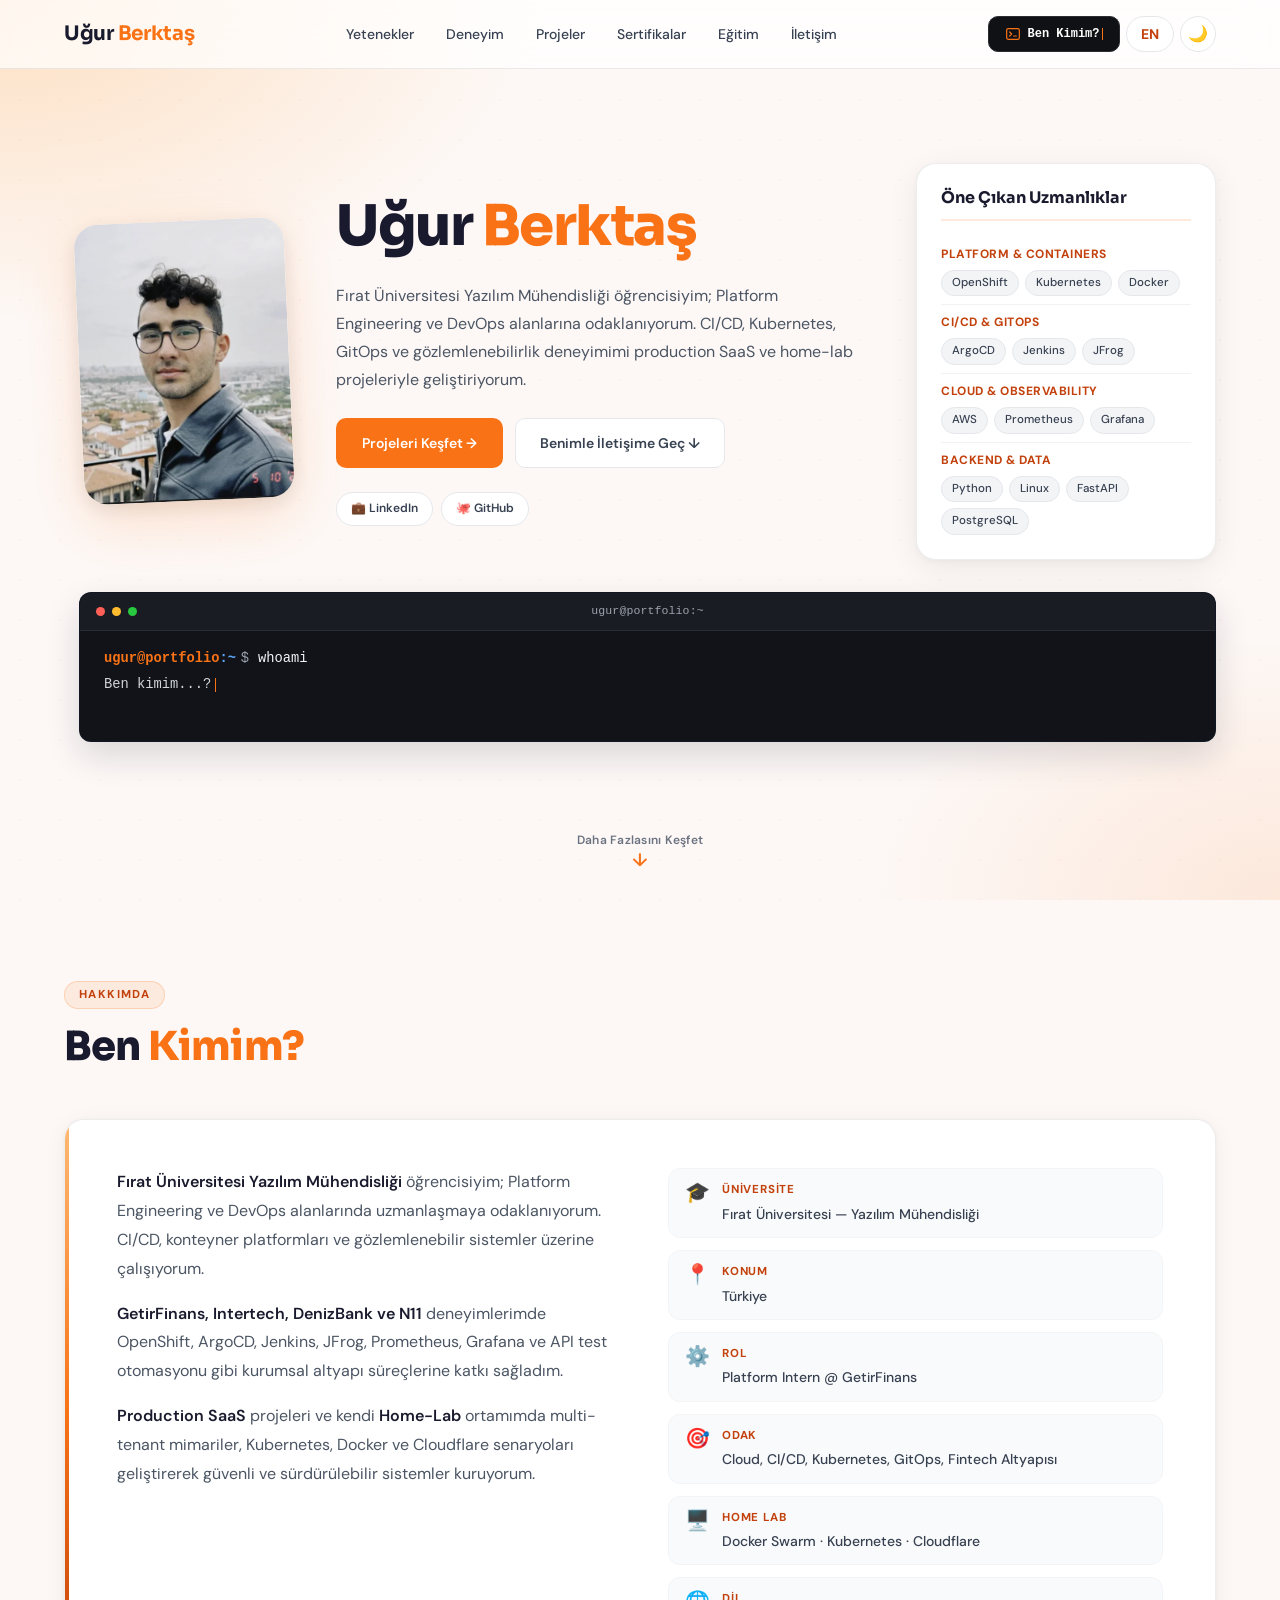
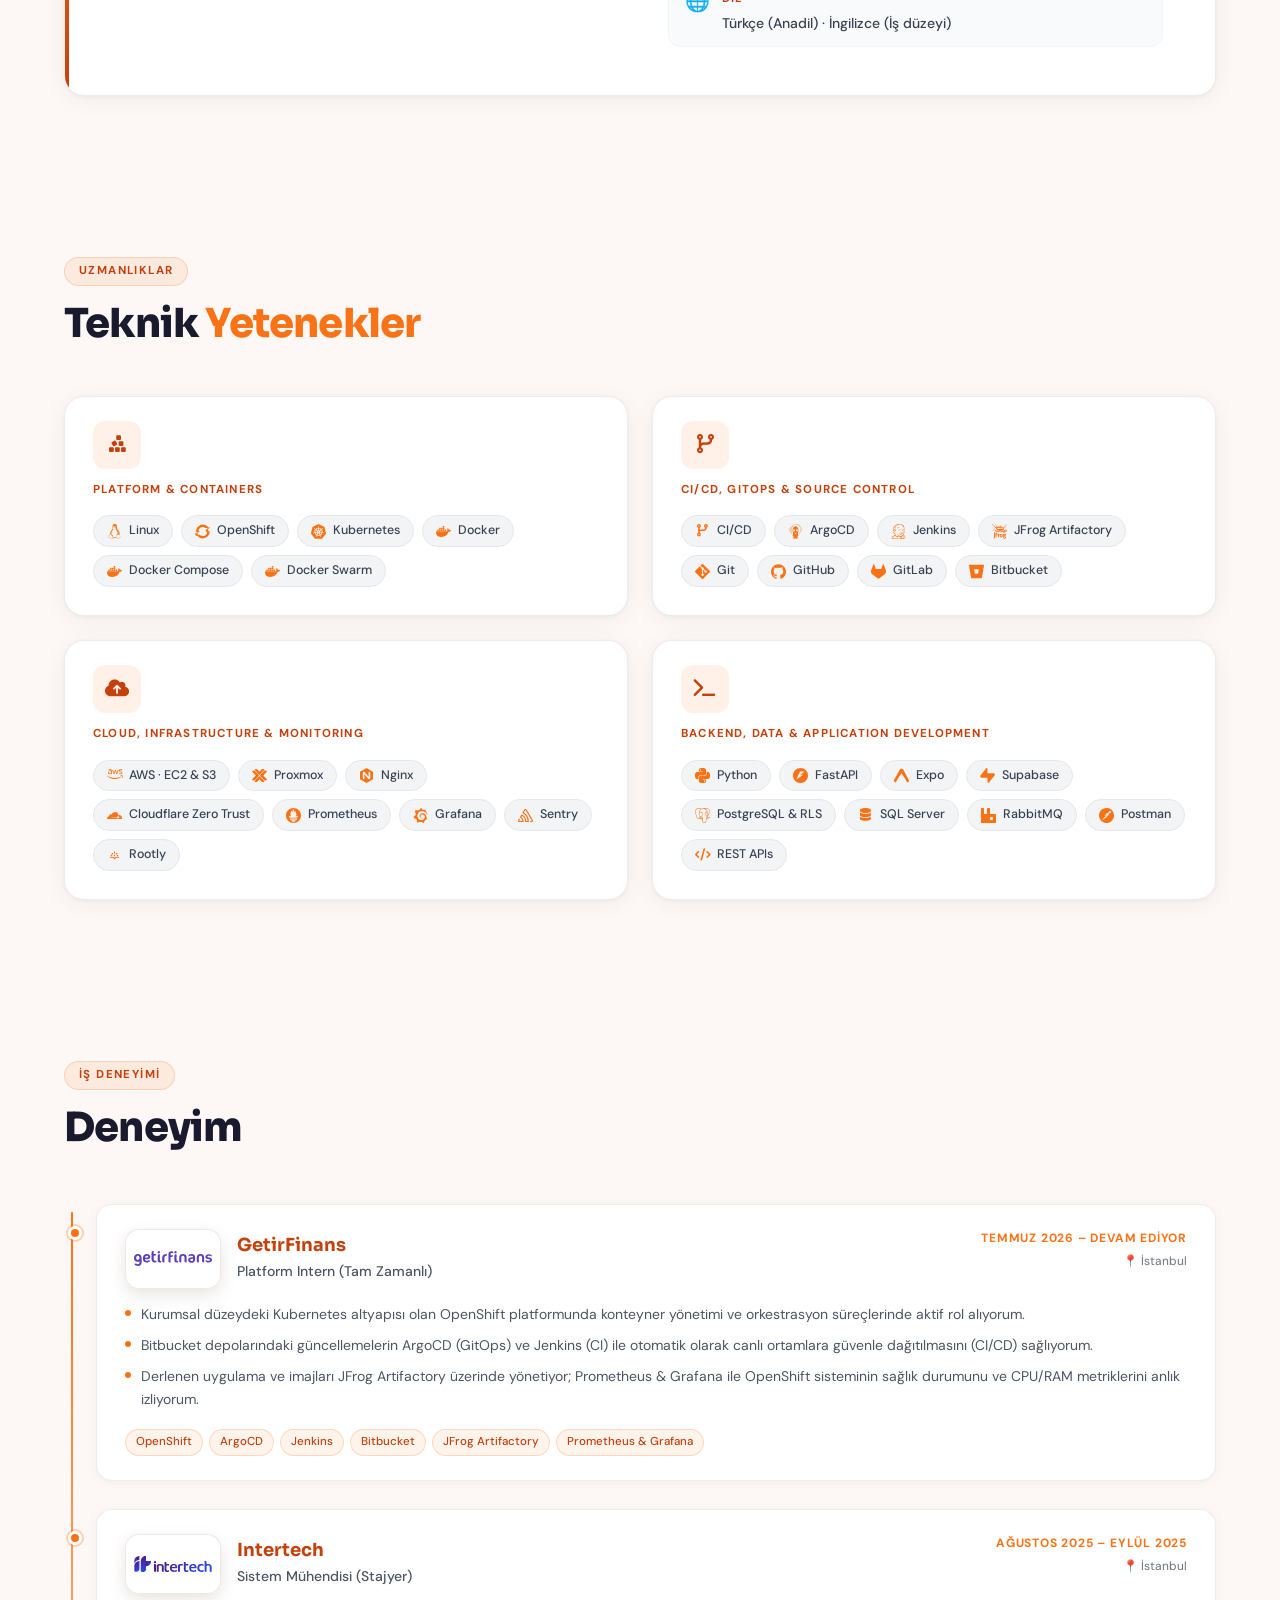
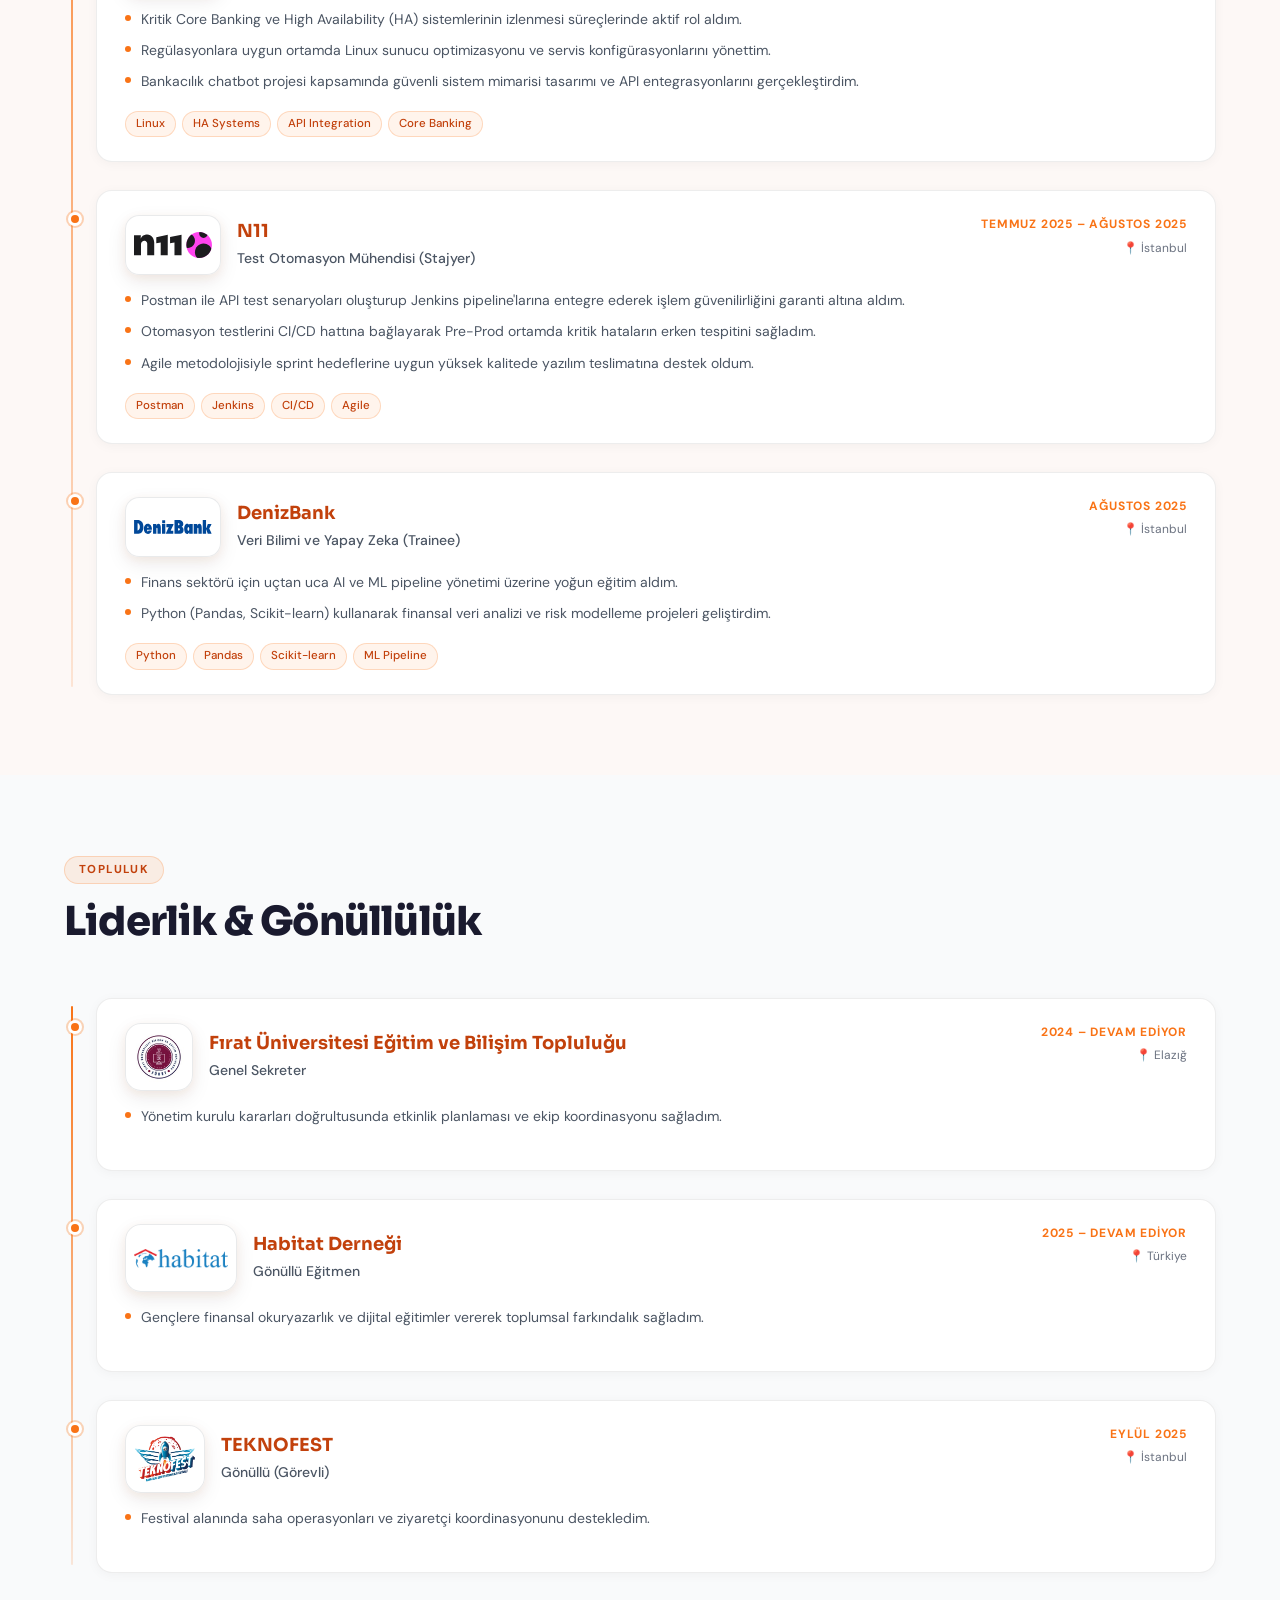
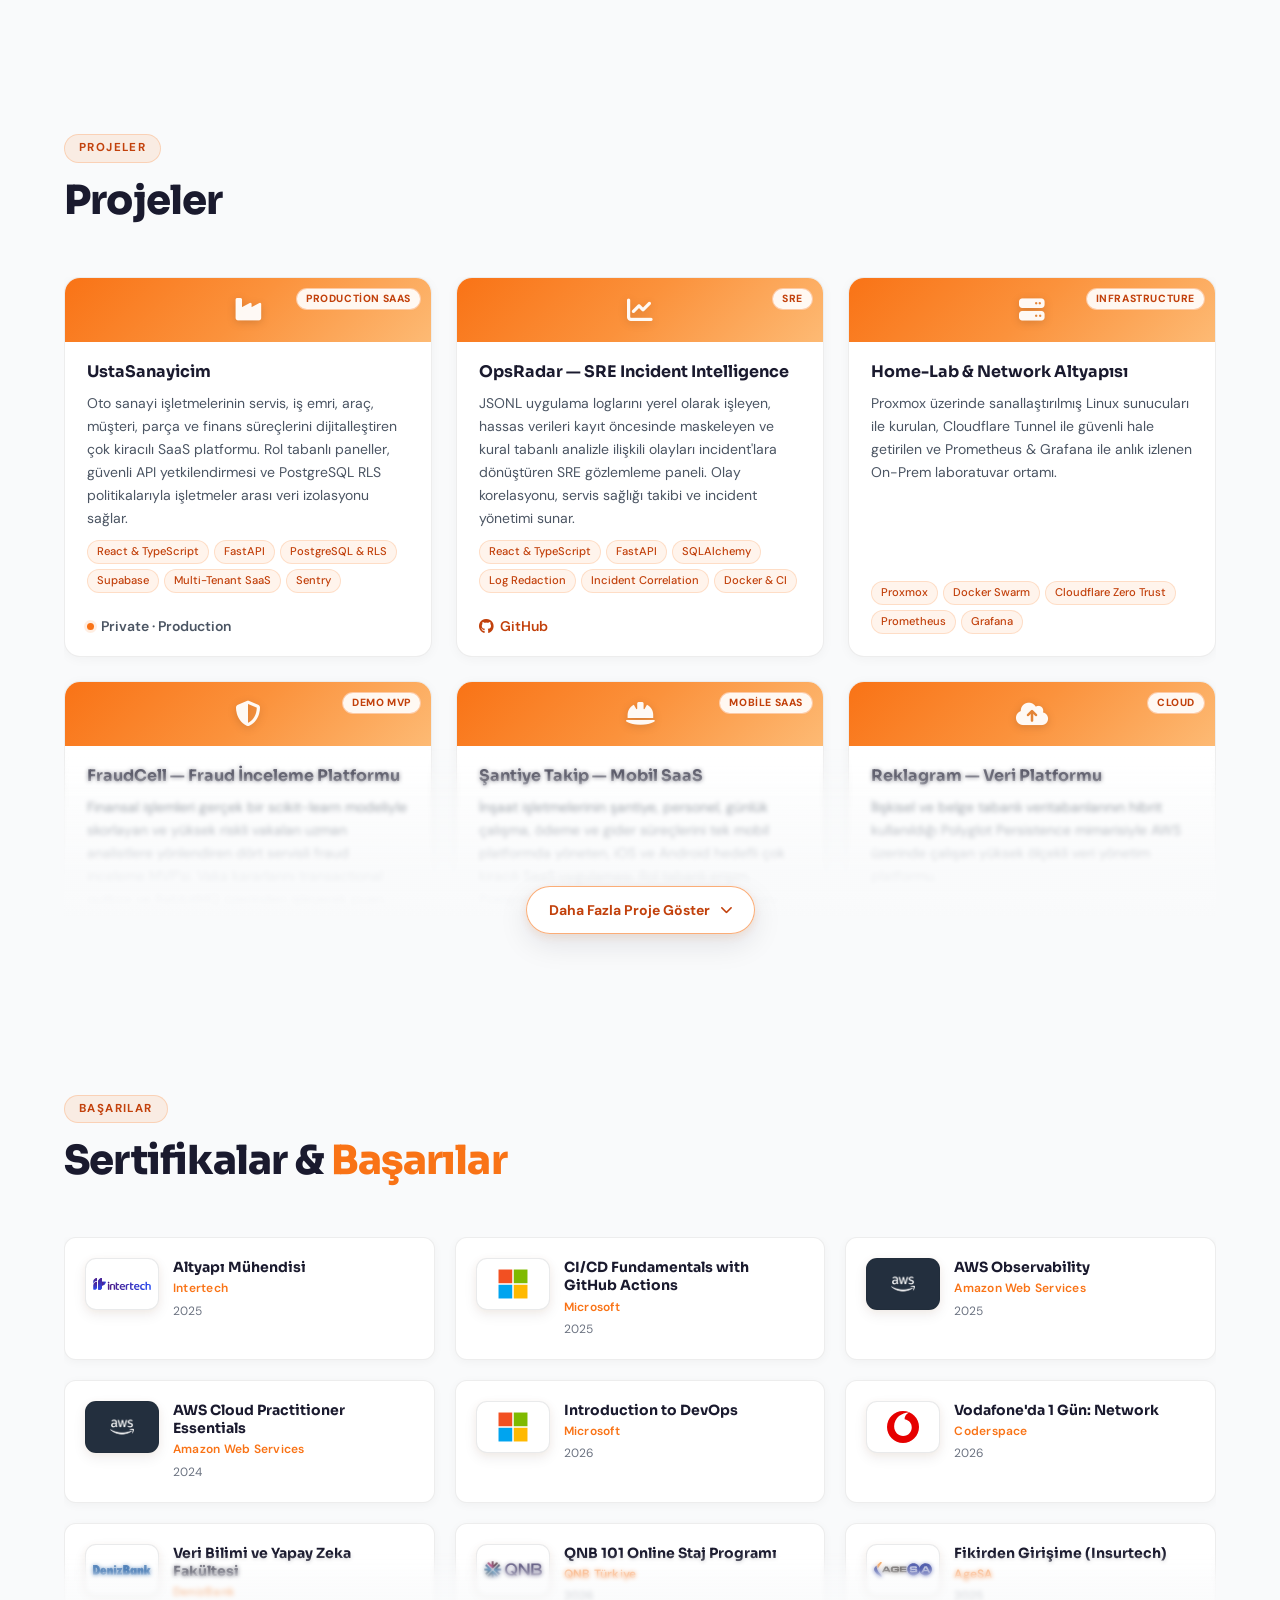
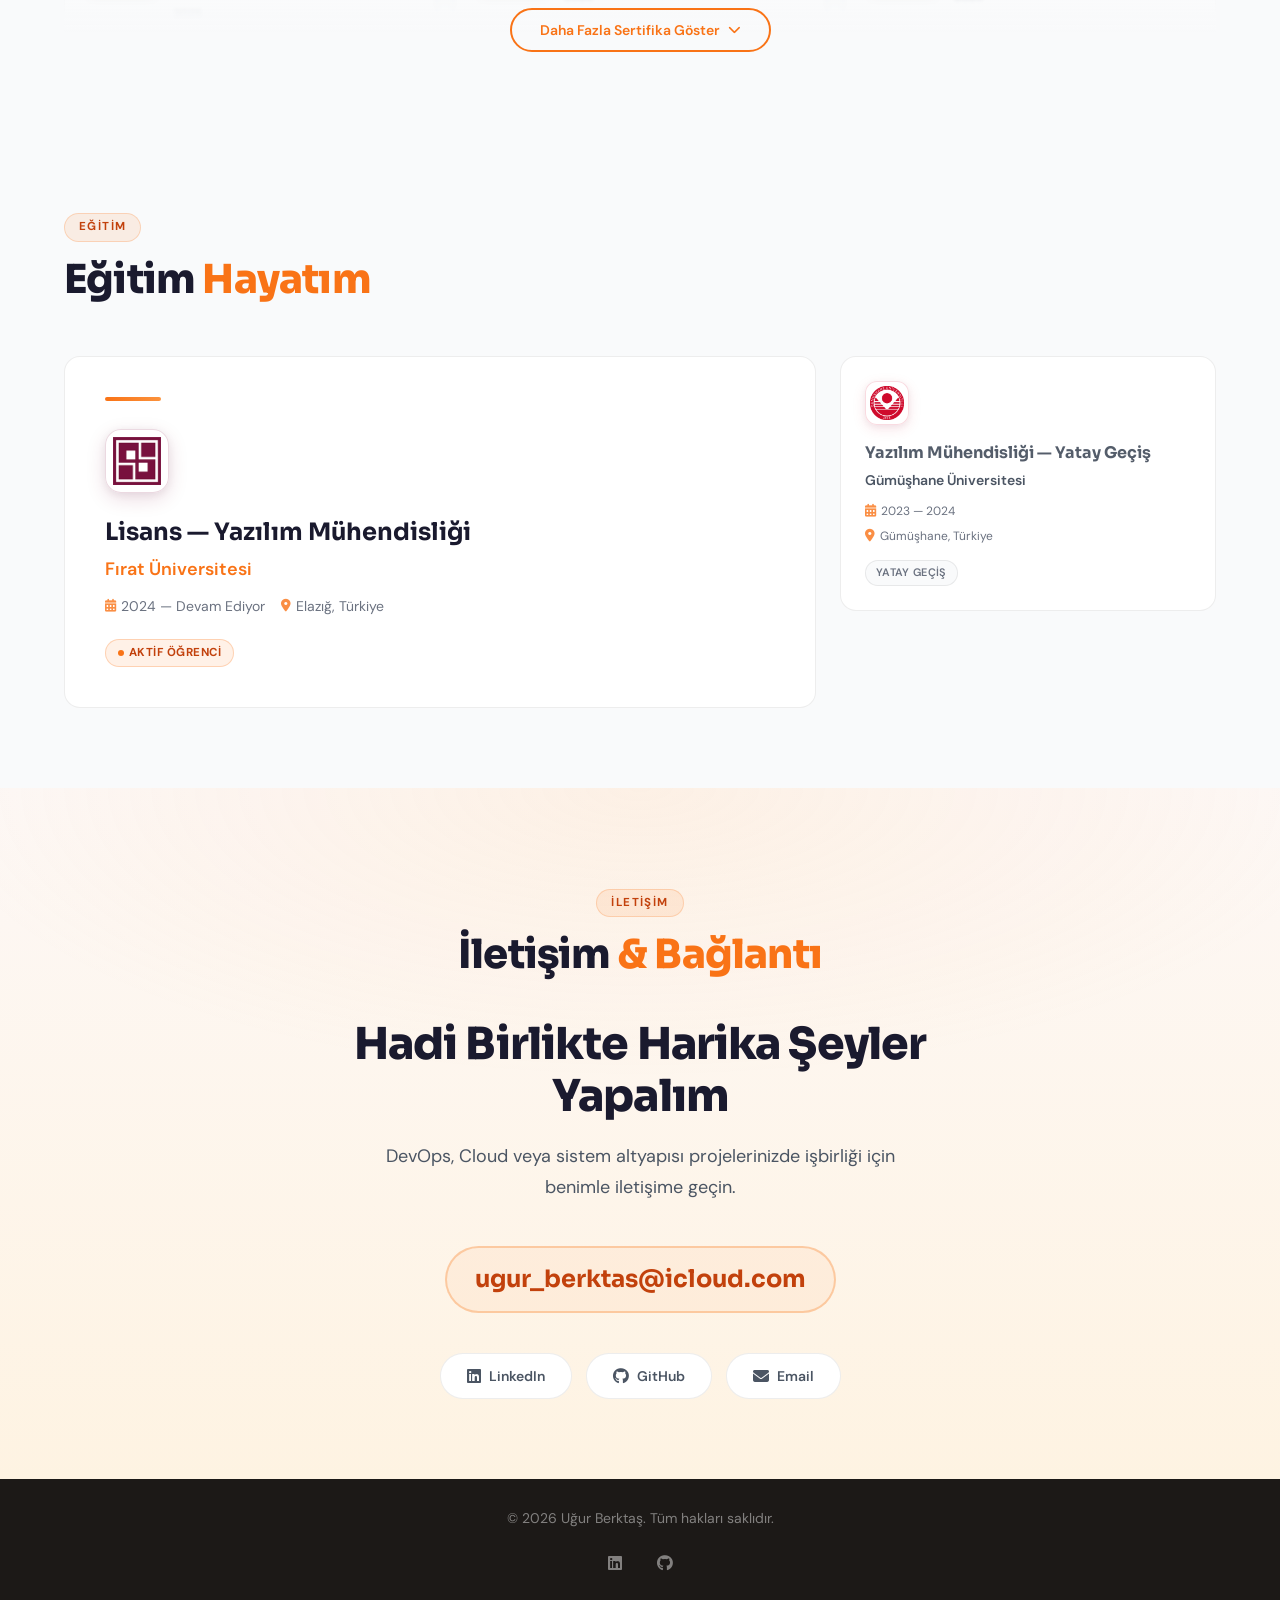
==== commit 5cf89803: "fix: restore terminal audio without sound controls" ====
--- a/index.html
+++ b/index.html
@@ -1357,7 +1357,7 @@
   <script src="assets/js/animations.js"></script>
   <script src="assets/js/lang.js?v=20261109-1"></script>
   <script src="assets/js/nav-terminal.js?v=20261108-1"></script>
-  <script src="assets/js/terminal-sequence.js?v=20261109-1"></script>
+  <script src="assets/js/terminal-sequence.js?v=20261109-2"></script>
   <script src="assets/js/projects.js?v=20261108-1"></script>
   <script src="assets/js/certificates.js?v=20261108-1"></script>
   <script src="assets/js/main.js?v=20261108-1"></script>
